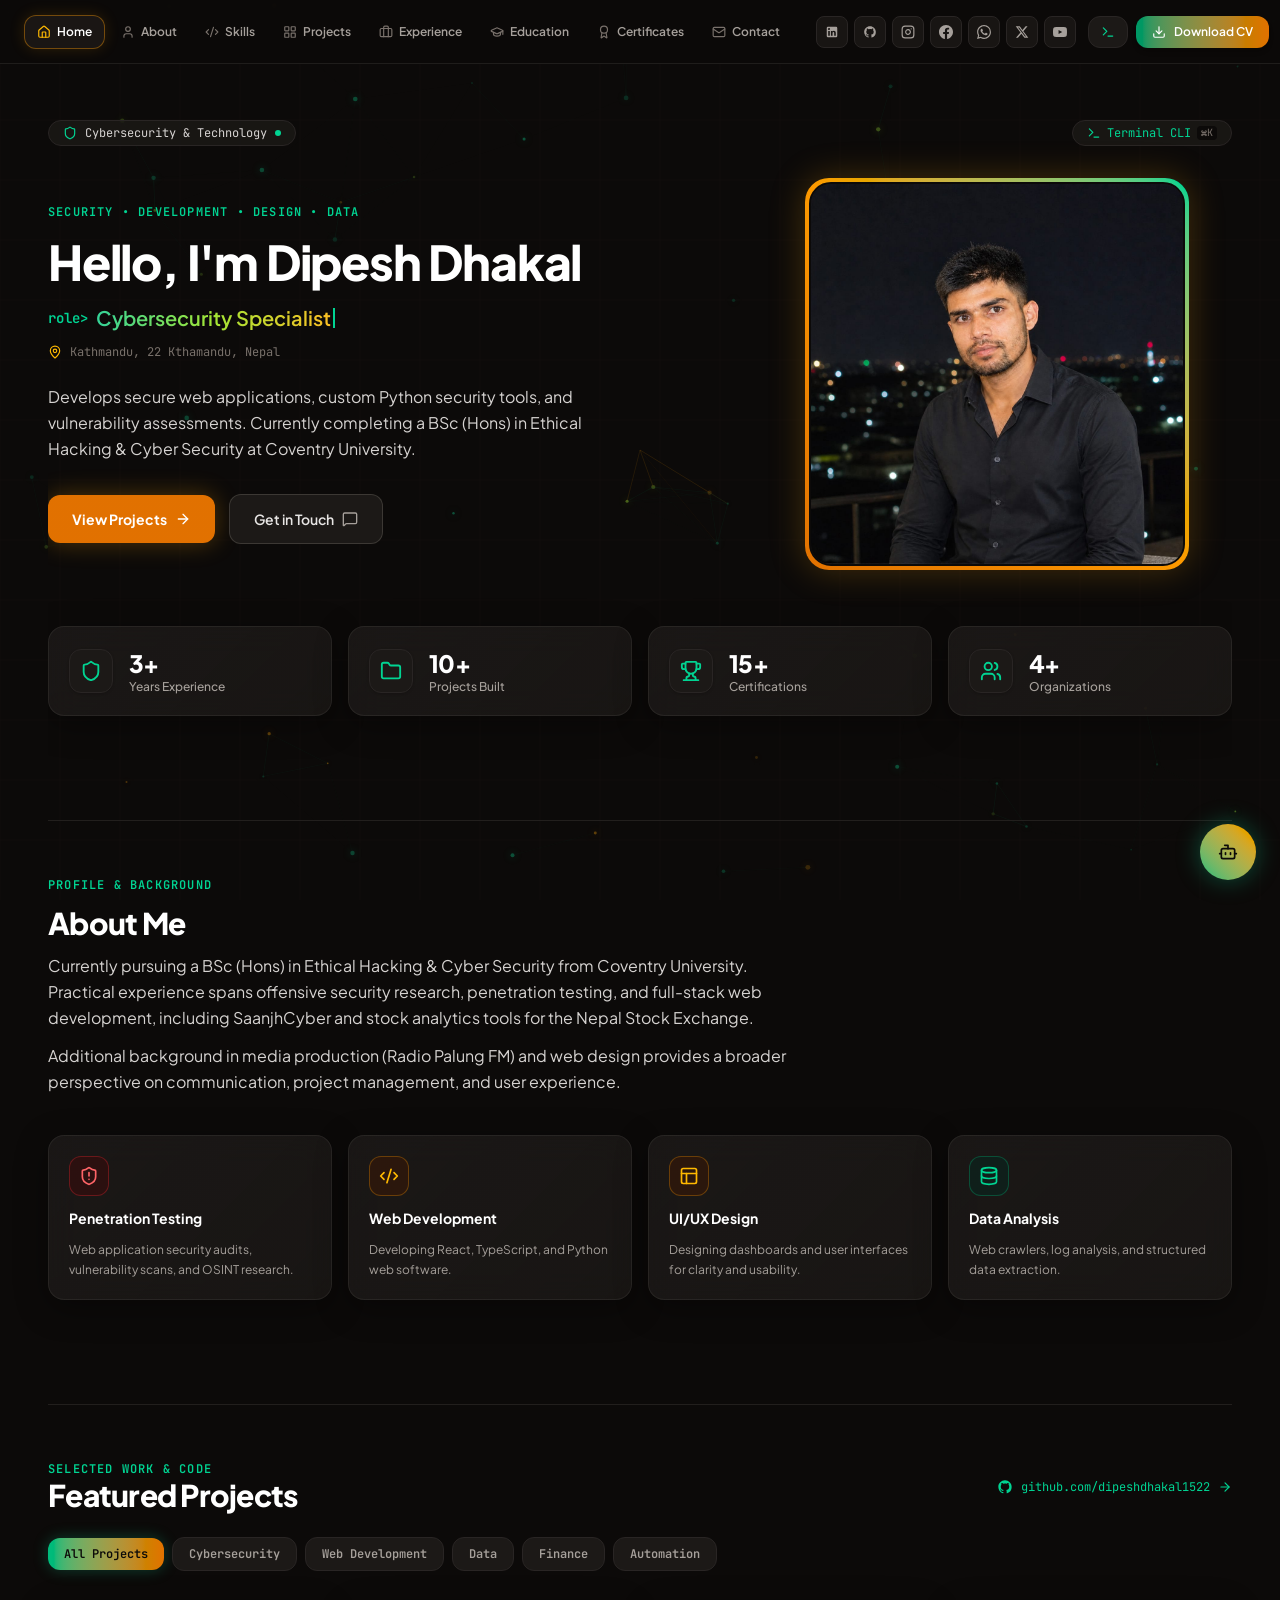
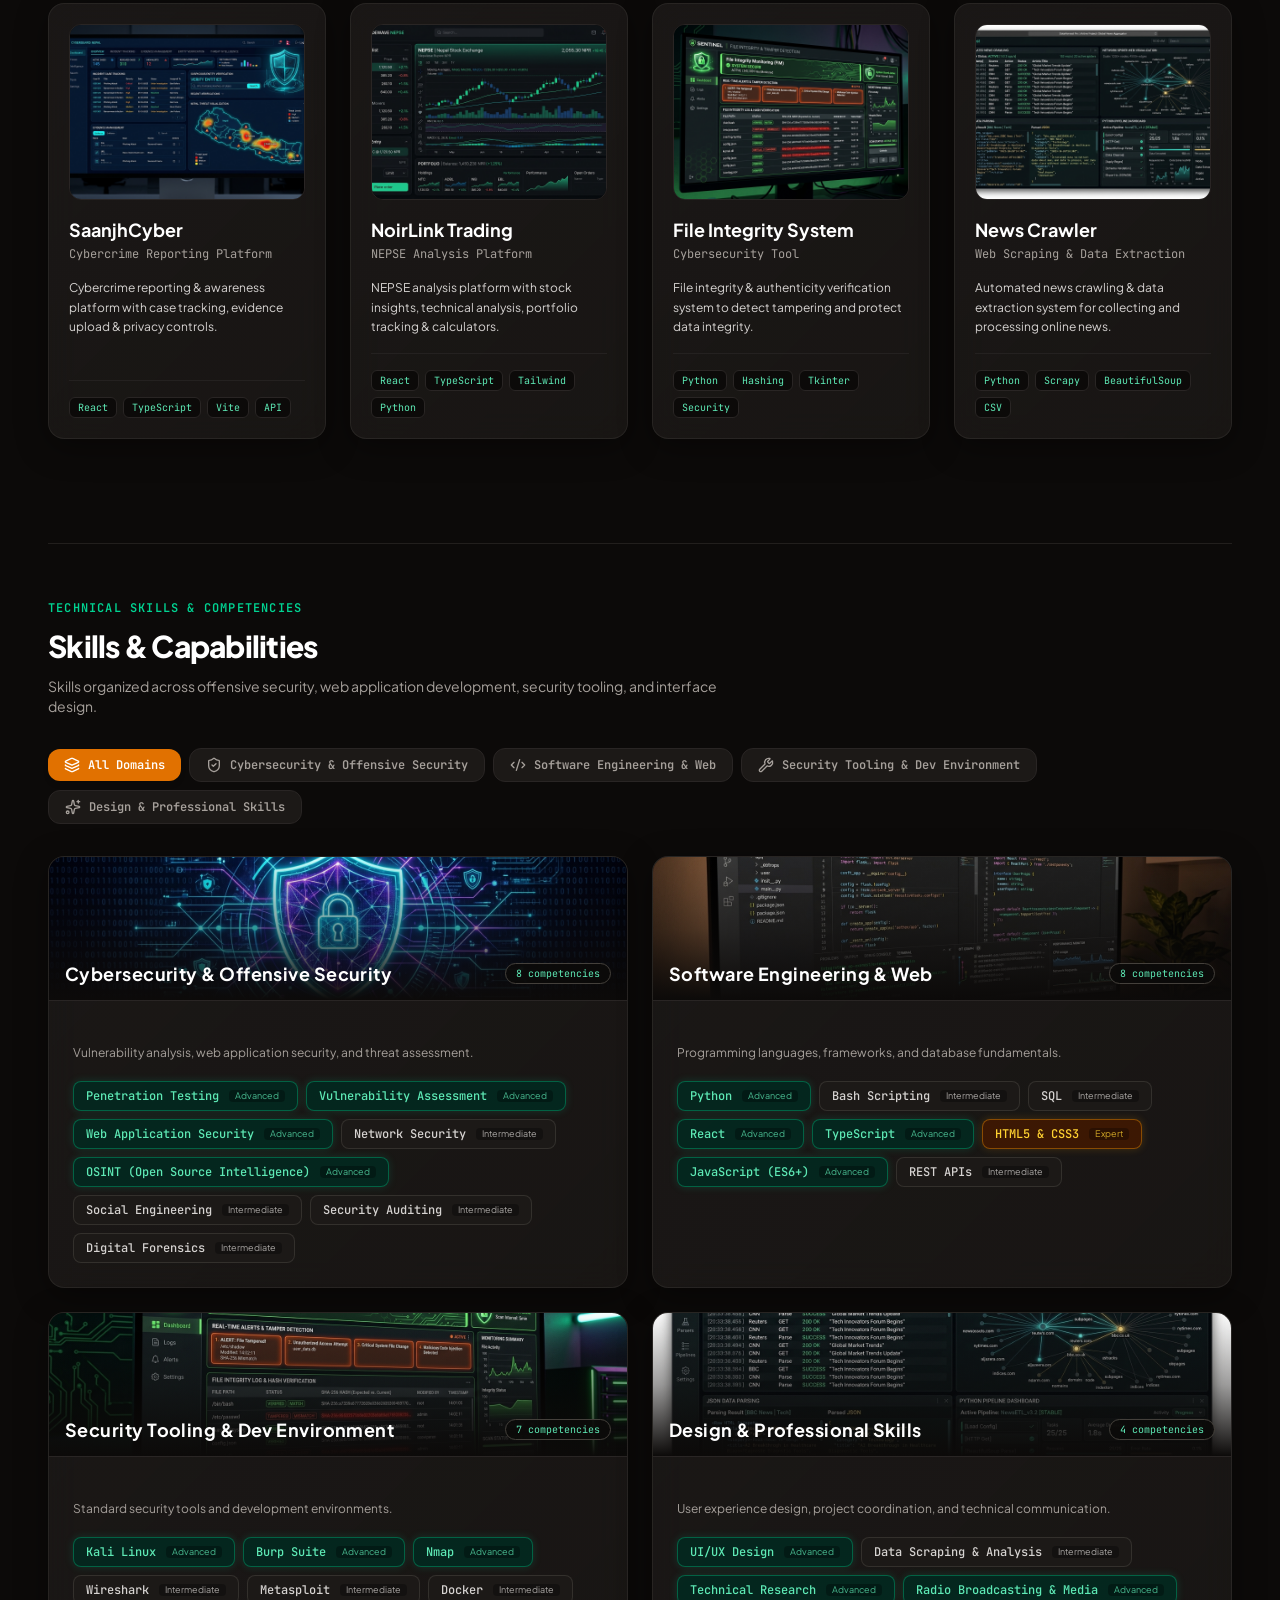
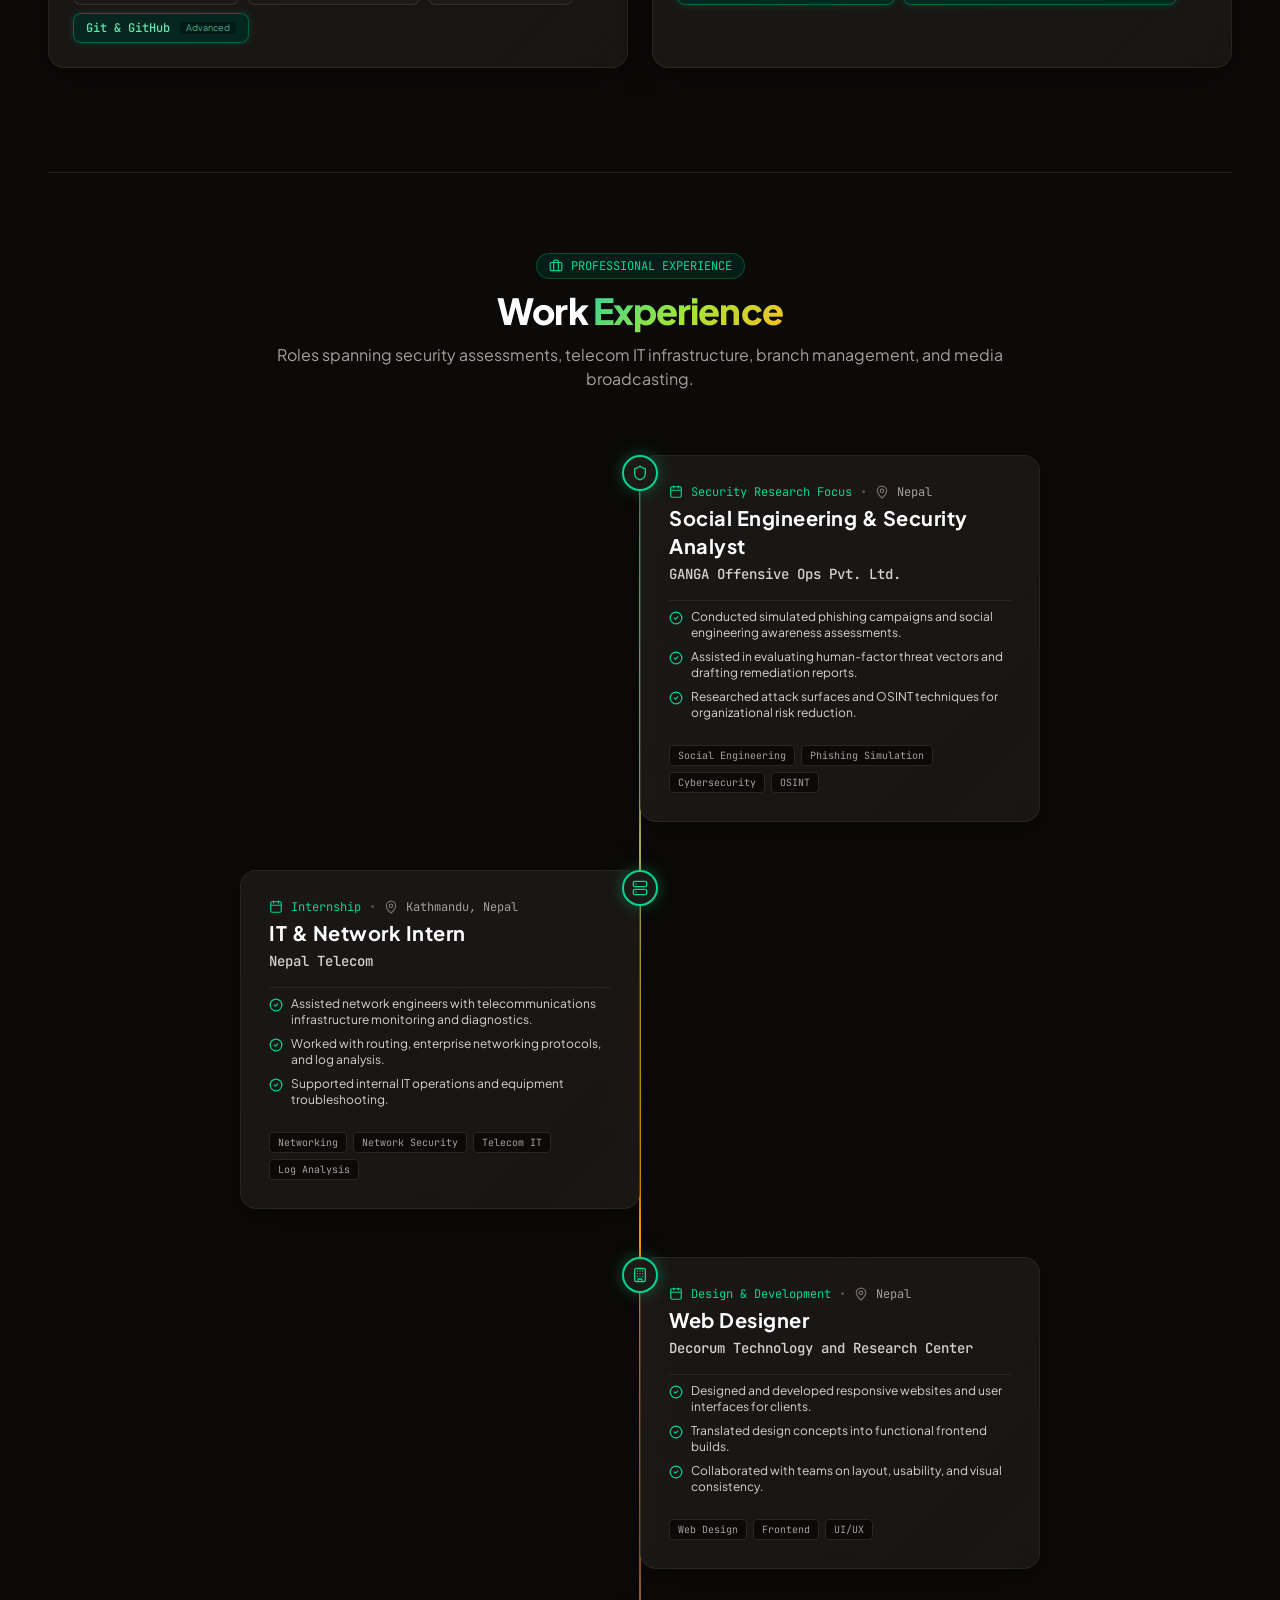
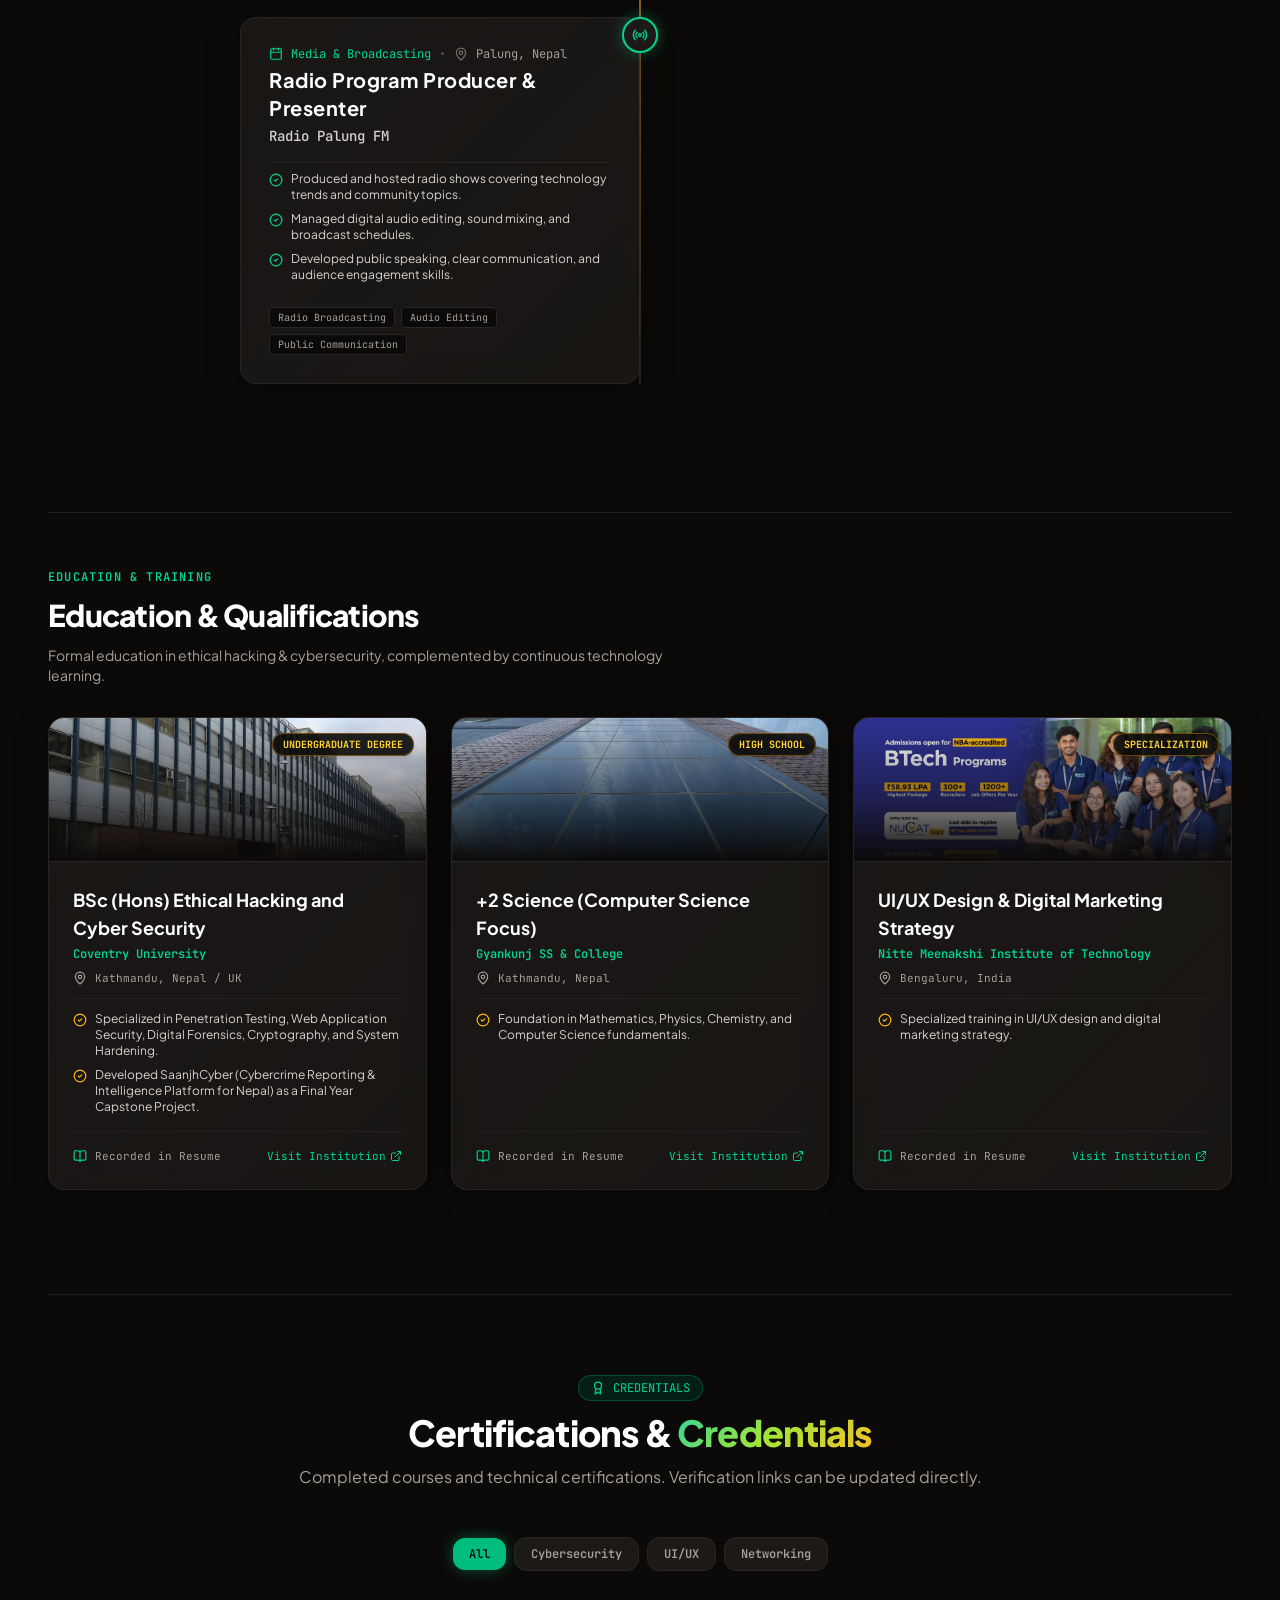
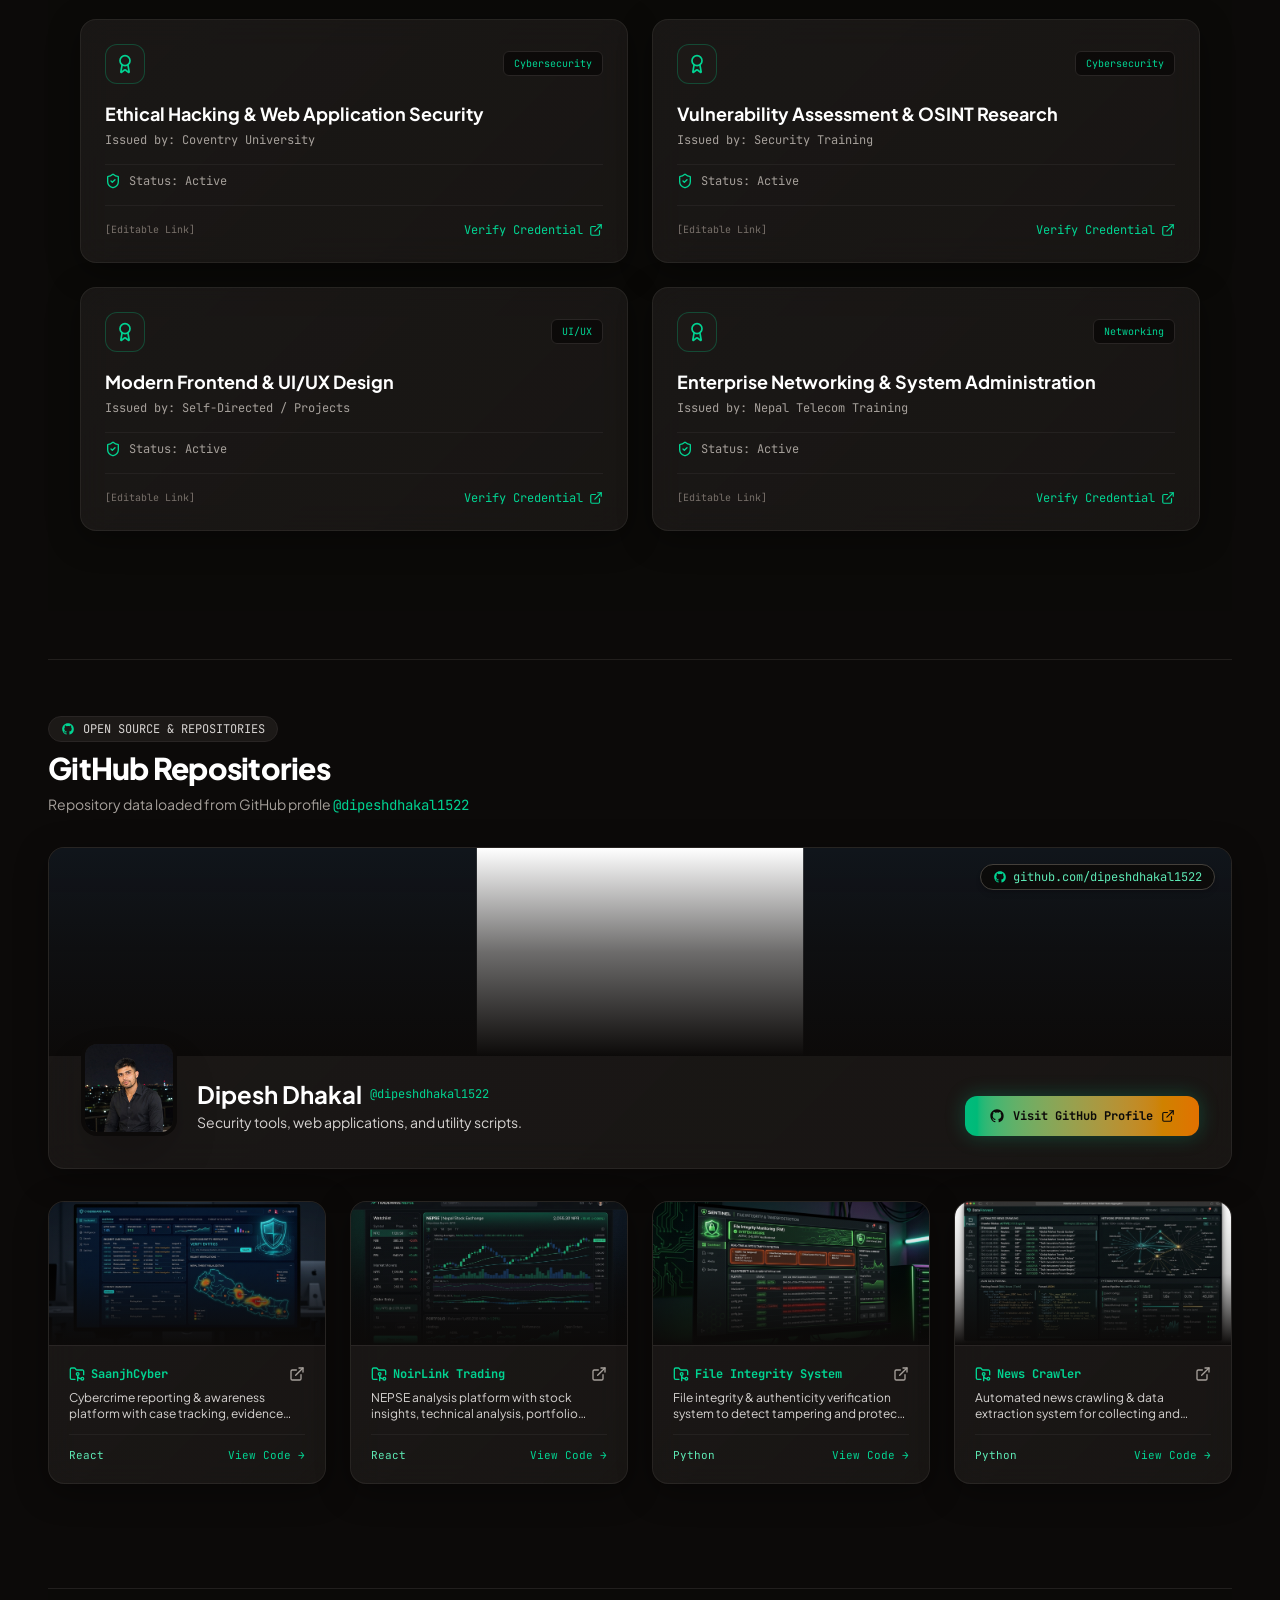
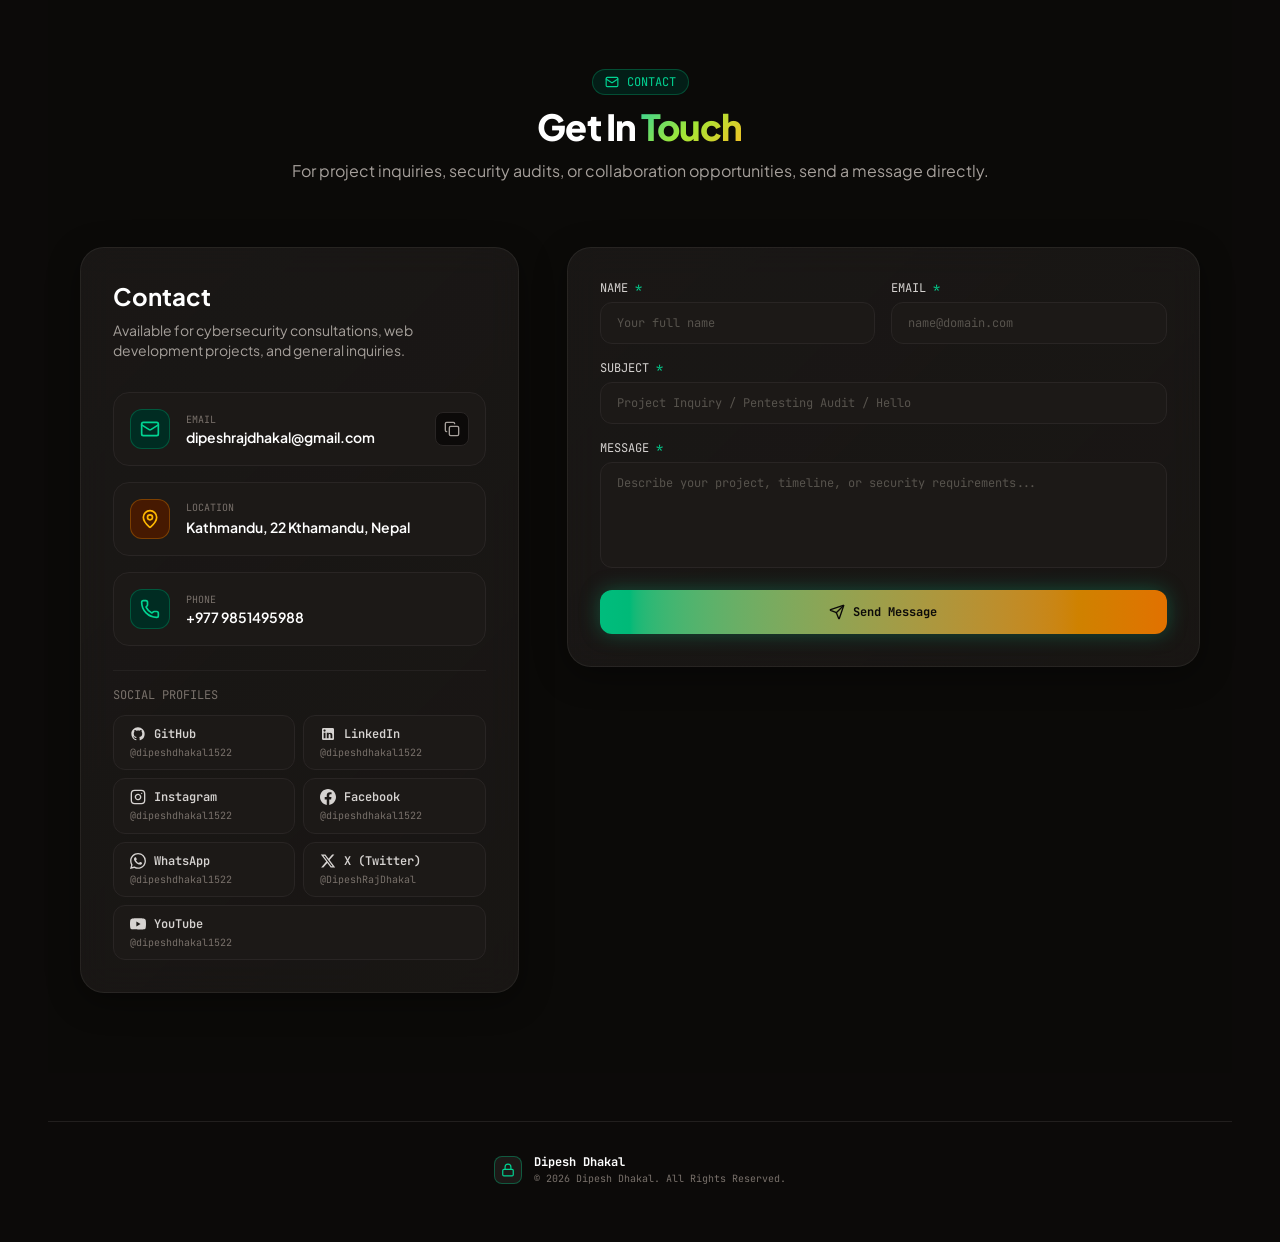
==== index.html @ 433dcb16 "Fix literal unicode escape in chat header" ====
<!doctype html>
<html lang="en" class="dark scroll-smooth">
  <head>
    <meta charset="UTF-8" />
    <link rel="icon" type="image/svg+xml" href="data:image/svg+xml,<svg xmlns=%22http://www.w3.org/2000/svg%22 viewBox=%220 0 100 100%22><text y=%22.9em%22 font-size=%2290%22>🛡️</text></svg>" />
    <meta name="viewport" content="width=device-width, initial-scale=1.0" />
    
    <!-- Primary Meta Tags -->
    <title>Dipesh Dhakal — Cybersecurity Specialist & Web Developer</title>
    <meta name="title" content="Dipesh Dhakal — Cybersecurity Specialist & Web Developer" />
    <meta name="description" content="Portfolio of Dipesh Dhakal: Cybersecurity Specialist, Web Developer, UI/UX Designer, and Data Analyst based in Kathmandu, Nepal." />
    <meta name="keywords" content="Dipesh Dhakal, Cybersecurity, Ethical Hacking, Web Development, SaanjhCyber, Penetration Testing, React, TypeScript, Nepal" />
    <meta name="author" content="Dipesh Dhakal" />

    <!-- Open Graph / Facebook -->
    <meta property="og:type" content="website" />
    <meta property="og:url" content="https://github.com/dipeshdhakal1522" />
    <meta property="og:title" content="Dipesh Dhakal — Cybersecurity Specialist & Web Developer" />
    <meta property="og:description" content="Portfolio of Dipesh Dhakal: Cybersecurity Specialist, Web Developer, UI/UX Designer, and Data Analyst." />
    <meta property="og:image" content="https://github.com/dipeshdhakal1522.png" />

    <!-- Twitter -->
    <meta property="twitter:card" content="summary_large_image" />
    <meta property="twitter:title" content="Dipesh Dhakal — Cybersecurity Specialist & Web Developer" />
    <meta property="twitter:description" content="Portfolio of Dipesh Dhakal: Cybersecurity Specialist, Web Developer, UI/UX Designer, and Data Analyst." />
    <script type="module" crossorigin src="/assets/index-C0zBm-W9.js"></script>
    <link rel="stylesheet" crossorigin href="/assets/index-DA7oqqXi.css">
  </head>
  <body class="bg-[#0c0a09] text-stone-100 antialiased selection:bg-emerald-500 selection:text-stone-950">
    <div id="root"></div>
  </body>
</html>
---- assets/index-DA7oqqXi.css ----
@import "https://fonts.googleapis.com/css2?family=Inter:wght@300;400;500;600;700;800&family=JetBrains+Mono:ital,wght@0,300;0,400;0,500;0,700;1,400&family=Plus+Jakarta+Sans:wght@400;500;600;700;800&display=swap";@layer components;@layer properties{@supports (((-webkit-hyphens:none)) and (not (margin-trim:inline))) or ((-moz-orient:inline) and (not (color:rgb(from red r g b)))){*,:before,:after,::backdrop{--tw-translate-x:0;--tw-translate-y:0;--tw-translate-z:0;--tw-rotate-x:initial;--tw-rotate-y:initial;--tw-rotate-z:initial;--tw-skew-x:initial;--tw-skew-y:initial;--tw-space-y-reverse:0;--tw-border-style:solid;--tw-gradient-position:initial;--tw-gradient-from:#0000;--tw-gradient-via:#0000;--tw-gradient-to:#0000;--tw-gradient-stops:initial;--tw-gradient-via-stops:initial;--tw-gradient-from-position:0%;--tw-gradient-via-position:50%;--tw-gradient-to-position:100%;--tw-leading:initial;--tw-font-weight:initial;--tw-tracking:initial;--tw-shadow:0 0 #0000;--tw-shadow-color:initial;--tw-shadow-alpha:100%;--tw-inset-shadow:0 0 #0000;--tw-inset-shadow-color:initial;--tw-inset-shadow-alpha:100%;--tw-ring-color:initial;--tw-ring-shadow:0 0 #0000;--tw-inset-ring-color:initial;--tw-inset-ring-shadow:0 0 #0000;--tw-ring-inset:initial;--tw-ring-offset-width:0px;--tw-ring-offset-color:#fff;--tw-ring-offset-shadow:0 0 #0000;--tw-blur:initial;--tw-brightness:initial;--tw-contrast:initial;--tw-grayscale:initial;--tw-hue-rotate:initial;--tw-invert:initial;--tw-opacity:initial;--tw-saturate:initial;--tw-sepia:initial;--tw-drop-shadow:initial;--tw-drop-shadow-color:initial;--tw-drop-shadow-alpha:100%;--tw-drop-shadow-size:initial;--tw-backdrop-blur:initial;--tw-backdrop-brightness:initial;--tw-backdrop-contrast:initial;--tw-backdrop-grayscale:initial;--tw-backdrop-hue-rotate:initial;--tw-backdrop-invert:initial;--tw-backdrop-opacity:initial;--tw-backdrop-saturate:initial;--tw-backdrop-sepia:initial;--tw-duration:initial;--tw-scale-x:1;--tw-scale-y:1;--tw-scale-z:1}}}@layer theme{:root,:host{--font-sans:-apple-system, BlinkMacSystemFont, "Segoe UI", Roboto, "Helvetica Neue", "Noto Sans", Arial, sans-serif, "Apple Color Emoji", "Segoe UI Emoji", "Segoe UI Symbol", "Noto Color Emoji";--font-mono:ui-monospace, SFMono-Regular, Menlo, Monaco, Consolas, "Liberation Mono", "Courier New", monospace;--color-red-400:oklch(70.4% .191 22.216);--color-red-500:oklch(63.7% .237 25.331);--color-red-950:oklch(25.8% .092 26.042);--color-amber-300:oklch(87.9% .169 91.605);--color-amber-400:oklch(82.8% .189 84.429);--color-amber-500:oklch(76.9% .188 70.08);--color-amber-600:oklch(66.6% .179 58.318);--color-amber-950:oklch(27.9% .077 45.635);--color-emerald-300:oklch(84.5% .143 164.978);--color-emerald-400:oklch(76.5% .177 163.223);--color-emerald-500:oklch(69.6% .17 162.48);--color-emerald-600:oklch(59.6% .145 163.225);--color-emerald-950:oklch(26.2% .051 172.552);--color-stone-100:oklch(97% .001 106.424);--color-stone-200:oklch(92.3% .003 48.717);--color-stone-300:oklch(86.9% .005 56.366);--color-stone-400:oklch(70.9% .01 56.259);--color-stone-500:oklch(55.3% .013 58.071);--color-stone-600:oklch(44.4% .011 73.639);--color-stone-700:oklch(37.4% .01 67.558);--color-stone-800:oklch(26.8% .007 34.298);--color-stone-900:oklch(21.6% .006 56.043);--color-stone-950:oklch(14.7% .004 49.25);--color-black:#000;--color-white:#fff;--spacing:.25rem;--container-sm:24rem;--container-md:28rem;--container-xl:36rem;--container-2xl:42rem;--container-3xl:48rem;--container-4xl:56rem;--container-7xl:80rem;--text-xs:.75rem;--text-xs--line-height:calc(1 / .75);--text-sm:.875rem;--text-sm--line-height:calc(1.25 / .875);--text-base:1rem;--text-base--line-height:calc(1.5 / 1);--text-lg:1.125rem;--text-lg--line-height:calc(1.75 / 1.125);--text-xl:1.25rem;--text-xl--line-height:calc(1.75 / 1.25);--text-2xl:1.5rem;--text-2xl--line-height:calc(2 / 1.5);--text-3xl:1.875rem;--text-3xl--line-height:calc(2.25 / 1.875);--text-4xl:2.25rem;--text-4xl--line-height:calc(2.5 / 2.25);--text-5xl:3rem;--text-5xl--line-height:1;--font-weight-normal:400;--font-weight-medium:500;--font-weight-semibold:600;--font-weight-bold:700;--font-weight-extrabold:800;--font-weight-black:900;--tracking-tight:-.025em;--tracking-wide:.025em;--tracking-widest:.1em;--leading-tight:1.25;--leading-relaxed:1.625;--radius-md:.375rem;--radius-lg:.5rem;--radius-xl:.75rem;--radius-2xl:1rem;--radius-3xl:1.5rem;--animate-spin:spin 1s linear infinite;--animate-pulse:pulse 2s cubic-bezier(.4, 0, .6, 1) infinite;--animate-bounce:bounce 1s infinite;--blur-md:12px;--blur-xl:24px;--default-transition-duration:.15s;--default-transition-timing-function:cubic-bezier(.4, 0, .2, 1);--default-font-family:var(--font-sans);--default-mono-font-family:var(--font-mono)}}@layer base{*,:after,:before,::backdrop{box-sizing:border-box;border:0 solid;margin:0;padding:0}::file-selector-button{box-sizing:border-box;border:0 solid;margin:0;padding:0}html,:host{-webkit-text-size-adjust:100%;tab-size:4;line-height:1.5;font-family:var(--default-font-family,-apple-system, BlinkMacSystemFont, "Segoe UI", Roboto, "Helvetica Neue", "Noto Sans", Arial, sans-serif, "Apple Color Emoji", "Segoe UI Emoji", "Segoe UI Symbol", "Noto Color Emoji");font-feature-settings:var(--default-font-feature-settings,normal);font-variation-settings:var(--default-font-variation-settings,normal);-webkit-tap-highlight-color:transparent}hr{height:0;color:inherit;border-top-width:1px}abbr:where([title]){-webkit-text-decoration:underline dotted;text-decoration:underline dotted}h1,h2,h3,h4,h5,h6{font-size:inherit;font-weight:inherit}a{color:inherit;-webkit-text-decoration:inherit;-webkit-text-decoration:inherit;-webkit-text-decoration:inherit;-webkit-text-decoration:inherit;text-decoration:inherit}b,strong{font-weight:bolder}code,kbd,samp,pre{font-family:var(--default-mono-font-family,ui-monospace, SFMono-Regular, Menlo, Monaco, Consolas, "Liberation Mono", "Courier New", monospace);font-feature-settings:var(--default-mono-font-feature-settings,normal);font-variation-settings:var(--default-mono-font-variation-settings,normal);font-size:1em}small{font-size:80%}sub,sup{vertical-align:baseline;font-size:75%;line-height:0;position:relative}sub{bottom:-.25em}sup{top:-.5em}table{text-indent:0;border-color:inherit;border-collapse:collapse}:-moz-focusring:where(:not(iframe)){outline:auto}progress{vertical-align:baseline}summary{display:list-item}ol,ul,menu{list-style:none}img,svg,video,canvas,audio,iframe,embed,object{vertical-align:middle;display:block}img,video{max-width:100%;height:auto}button,input,select,optgroup,textarea{font:inherit;font-feature-settings:inherit;font-variation-settings:inherit;letter-spacing:inherit;color:inherit;opacity:1;background-color:#0000;border-radius:0}::file-selector-button{font:inherit;font-feature-settings:inherit;font-variation-settings:inherit;letter-spacing:inherit;color:inherit;opacity:1;background-color:#0000;border-radius:0}:where(select:is([multiple],[size])) optgroup{font-weight:bolder}:where(select:is([multiple],[size])) optgroup option{padding-inline-start:20px}::file-selector-button{margin-inline-end:4px}::placeholder{opacity:1}@supports (not ((-webkit-appearance:-apple-pay-button))) or (contain-intrinsic-size:1px){::placeholder{color:currentColor}@supports (color:color-mix(in lab, red, red)){::placeholder{color:color-mix(in oklab, currentcolor 50%, transparent)}}}textarea{resize:vertical}::-webkit-search-decoration{-webkit-appearance:none}::-webkit-date-and-time-value{min-height:1lh;text-align:inherit}::-webkit-datetime-edit{display:inline-flex}::-webkit-datetime-edit-fields-wrapper{padding:0}::-webkit-datetime-edit{padding-block:0}::-webkit-datetime-edit-year-field{padding-block:0}::-webkit-datetime-edit-month-field{padding-block:0}::-webkit-datetime-edit-day-field{padding-block:0}::-webkit-datetime-edit-hour-field{padding-block:0}::-webkit-datetime-edit-minute-field{padding-block:0}::-webkit-datetime-edit-second-field{padding-block:0}::-webkit-datetime-edit-millisecond-field{padding-block:0}::-webkit-datetime-edit-meridiem-field{padding-block:0}::-webkit-calendar-picker-indicator{line-height:1}:-moz-ui-invalid{box-shadow:none}button,input:where([type=button],[type=reset],[type=submit]){appearance:button}::file-selector-button{appearance:button}::-webkit-inner-spin-button{height:auto}::-webkit-outer-spin-button{height:auto}[hidden]:where(:not([hidden=until-found])){display:none!important}:root{--font-sans:"Plus Jakarta Sans", "Inter", sans-serif;--font-mono:"JetBrains Mono", monospace}html{scroll-behavior:smooth;font-family:var(--font-sans);--lightningcss-light: ;--lightningcss-dark:initial;color-scheme:dark}body{color:#f3f4f6;background-color:#0c0a09;overflow-x:hidden}}@layer utilities{.pointer-events-none{pointer-events:none}.visible{visibility:visible}.absolute{position:absolute}.fixed{position:fixed}.relative{position:relative}.static{position:static}.inset-0{inset:0}.top-0{top:0}.top-3{top:calc(var(--spacing) * 3)}.top-4{top:calc(var(--spacing) * 4)}.right-0{right:0}.right-3{right:calc(var(--spacing) * 3)}.right-4{right:calc(var(--spacing) * 4)}.bottom-0{bottom:0}.bottom-3{bottom:calc(var(--spacing) * 3)}.bottom-5{bottom:calc(var(--spacing) * 5)}.bottom-24{bottom:calc(var(--spacing) * 24)}.left-0{left:0}.left-4{left:calc(var(--spacing) * 4)}.z-0{z-index:0}.z-10{z-index:10}.z-40{z-index:40}.z-50{z-index:50}.col-span-2{grid-column:span 2/span 2}.container{width:100%}@media (width>=40rem){.container{max-width:40rem}}@media (width>=48rem){.container{max-width:48rem}}@media (width>=64rem){.container{max-width:64rem}}@media (width>=80rem){.container{max-width:80rem}}@media (width>=96rem){.container{max-width:96rem}}.mx-auto{margin-inline:auto}.my-8{margin-block:calc(var(--spacing) * 8)}.-mt-4{margin-top:calc(var(--spacing) * -4)}.-mt-12{margin-top:calc(var(--spacing) * -12)}.mt-0\.5{margin-top:calc(var(--spacing) * .5)}.mt-1{margin-top:var(--spacing)}.mt-2{margin-top:calc(var(--spacing) * 2)}.mt-4{margin-top:calc(var(--spacing) * 4)}.mr-1{margin-right:var(--spacing)}.mb-2{margin-bottom:calc(var(--spacing) * 2)}.mb-3{margin-bottom:calc(var(--spacing) * 3)}.mb-6{margin-bottom:calc(var(--spacing) * 6)}.mb-8{margin-bottom:calc(var(--spacing) * 8)}.mb-12{margin-bottom:calc(var(--spacing) * 12)}.mb-14{margin-bottom:calc(var(--spacing) * 14)}.mb-16{margin-bottom:calc(var(--spacing) * 16)}.ml-0\.5{margin-left:calc(var(--spacing) * .5)}.ml-2{margin-left:calc(var(--spacing) * 2)}.ml-12{margin-left:calc(var(--spacing) * 12)}.ml-auto{margin-left:auto}.line-clamp-2{-webkit-line-clamp:2;-webkit-box-orient:vertical;display:-webkit-box;overflow:hidden}.line-clamp-3{-webkit-line-clamp:3;-webkit-box-orient:vertical;display:-webkit-box;overflow:hidden}.block{display:block}.flex{display:flex}.grid{display:grid}.hidden{display:none}.inline-block{display:inline-block}.inline-flex{display:inline-flex}.h-1\.5{height:calc(var(--spacing) * 1.5)}.h-2{height:calc(var(--spacing) * 2)}.h-3{height:calc(var(--spacing) * 3)}.h-3\.5{height:calc(var(--spacing) * 3.5)}.h-4{height:calc(var(--spacing) * 4)}.h-5{height:calc(var(--spacing) * 5)}.h-5\.5{height:calc(var(--spacing) * 5.5)}.h-7{height:calc(var(--spacing) * 7)}.h-8{height:calc(var(--spacing) * 8)}.h-9{height:calc(var(--spacing) * 9)}.h-10{height:calc(var(--spacing) * 10)}.h-11{height:calc(var(--spacing) * 11)}.h-14{height:calc(var(--spacing) * 14)}.h-16{height:calc(var(--spacing) * 16)}.h-20{height:calc(var(--spacing) * 20)}.h-36{height:calc(var(--spacing) * 36)}.h-44{height:calc(var(--spacing) * 44)}.h-80{height:calc(var(--spacing) * 80)}.h-\[520px\]{height:520px}.h-full{height:100%}.max-h-72{max-height:calc(var(--spacing) * 72)}.max-h-\[60vh\]{max-height:60vh}.max-h-\[75vh\]{max-height:75vh}.min-h-\[32px\]{min-height:32px}.min-h-screen{min-height:100vh}.w-0\.5{width:calc(var(--spacing) * .5)}.w-1\.5{width:calc(var(--spacing) * 1.5)}.w-2{width:calc(var(--spacing) * 2)}.w-3{width:calc(var(--spacing) * 3)}.w-3\.5{width:calc(var(--spacing) * 3.5)}.w-4{width:calc(var(--spacing) * 4)}.w-5{width:calc(var(--spacing) * 5)}.w-5\.5{width:calc(var(--spacing) * 5.5)}.w-7{width:calc(var(--spacing) * 7)}.w-8{width:calc(var(--spacing) * 8)}.w-9{width:calc(var(--spacing) * 9)}.w-10{width:calc(var(--spacing) * 10)}.w-11{width:calc(var(--spacing) * 11)}.w-14{width:calc(var(--spacing) * 14)}.w-16{width:calc(var(--spacing) * 16)}.w-20{width:calc(var(--spacing) * 20)}.w-24{width:calc(var(--spacing) * 24)}.w-48{width:calc(var(--spacing) * 48)}.w-\[2px\]{width:2px}.w-\[calc\(100vw-2rem\)\]{width:calc(100vw - 2rem)}.w-full{width:100%}.max-w-2xl{max-width:var(--container-2xl)}.max-w-3xl{max-width:var(--container-3xl)}.max-w-4xl{max-width:var(--container-4xl)}.max-w-7xl{max-width:var(--container-7xl)}.max-w-\[85\%\]{max-width:85%}.max-w-md{max-width:var(--container-md)}.max-w-sm{max-width:var(--container-sm)}.max-w-xl{max-width:var(--container-xl)}.min-w-0{min-width:0}.flex-1{flex:1}.shrink-0{flex-shrink:0}.-translate-x-1\/2{--tw-translate-x:calc(calc(1 / 2 * 100%) * -1);translate:var(--tw-translate-x) var(--tw-translate-y)}.transform{transform:var(--tw-rotate-x,) var(--tw-rotate-y,) var(--tw-rotate-z,) var(--tw-skew-x,) var(--tw-skew-y,)}.animate-bounce{animation:var(--animate-bounce)}.animate-pulse{animation:var(--animate-pulse)}.animate-spin{animation:var(--animate-spin)}.cursor-default{cursor:default}.cursor-pointer{cursor:pointer}.resize{resize:both}.resize-none{resize:none}.list-inside{list-style-position:inside}.list-disc{list-style-type:disc}.grid-cols-1{grid-template-columns:repeat(1,minmax(0,1fr))}.grid-cols-2{grid-template-columns:repeat(2,minmax(0,1fr))}.flex-col{flex-direction:column}.flex-wrap{flex-wrap:wrap}.items-center{align-items:center}.items-end{align-items:flex-end}.items-start{align-items:flex-start}.justify-between{justify-content:space-between}.justify-center{justify-content:center}.justify-end{justify-content:flex-end}.justify-start{justify-content:flex-start}.gap-0\.5{gap:calc(var(--spacing) * .5)}.gap-1{gap:var(--spacing)}.gap-1\.5{gap:calc(var(--spacing) * 1.5)}.gap-2{gap:calc(var(--spacing) * 2)}.gap-2\.5{gap:calc(var(--spacing) * 2.5)}.gap-3{gap:calc(var(--spacing) * 3)}.gap-3\.5{gap:calc(var(--spacing) * 3.5)}.gap-4{gap:calc(var(--spacing) * 4)}.gap-5{gap:calc(var(--spacing) * 5)}.gap-6{gap:calc(var(--spacing) * 6)}.gap-10{gap:calc(var(--spacing) * 10)}.gap-12{gap:calc(var(--spacing) * 12)}:where(.space-y-1>:not(:last-child)){--tw-space-y-reverse:0;margin-block-start:calc(var(--spacing) * var(--tw-space-y-reverse));margin-block-end:calc(var(--spacing) * calc(1 - var(--tw-space-y-reverse)))}:where(.space-y-1\.5>:not(:last-child)){--tw-space-y-reverse:0;margin-block-start:calc(calc(var(--spacing) * 1.5) * var(--tw-space-y-reverse));margin-block-end:calc(calc(var(--spacing) * 1.5) * calc(1 - var(--tw-space-y-reverse)))}:where(.space-y-2>:not(:last-child)){--tw-space-y-reverse:0;margin-block-start:calc(calc(var(--spacing) * 2) * var(--tw-space-y-reverse));margin-block-end:calc(calc(var(--spacing) * 2) * calc(1 - var(--tw-space-y-reverse)))}:where(.space-y-2\.5>:not(:last-child)){--tw-space-y-reverse:0;margin-block-start:calc(calc(var(--spacing) * 2.5) * var(--tw-space-y-reverse));margin-block-end:calc(calc(var(--spacing) * 2.5) * calc(1 - var(--tw-space-y-reverse)))}:where(.space-y-3>:not(:last-child)){--tw-space-y-reverse:0;margin-block-start:calc(calc(var(--spacing) * 3) * var(--tw-space-y-reverse));margin-block-end:calc(calc(var(--spacing) * 3) * calc(1 - var(--tw-space-y-reverse)))}:where(.space-y-4>:not(:last-child)){--tw-space-y-reverse:0;margin-block-start:calc(calc(var(--spacing) * 4) * var(--tw-space-y-reverse));margin-block-end:calc(calc(var(--spacing) * 4) * calc(1 - var(--tw-space-y-reverse)))}:where(.space-y-5>:not(:last-child)){--tw-space-y-reverse:0;margin-block-start:calc(calc(var(--spacing) * 5) * var(--tw-space-y-reverse));margin-block-end:calc(calc(var(--spacing) * 5) * calc(1 - var(--tw-space-y-reverse)))}:where(.space-y-6>:not(:last-child)){--tw-space-y-reverse:0;margin-block-start:calc(calc(var(--spacing) * 6) * var(--tw-space-y-reverse));margin-block-end:calc(calc(var(--spacing) * 6) * calc(1 - var(--tw-space-y-reverse)))}:where(.space-y-8>:not(:last-child)){--tw-space-y-reverse:0;margin-block-start:calc(calc(var(--spacing) * 8) * var(--tw-space-y-reverse));margin-block-end:calc(calc(var(--spacing) * 8) * calc(1 - var(--tw-space-y-reverse)))}:where(.space-y-12>:not(:last-child)){--tw-space-y-reverse:0;margin-block-start:calc(calc(var(--spacing) * 12) * var(--tw-space-y-reverse));margin-block-end:calc(calc(var(--spacing) * 12) * calc(1 - var(--tw-space-y-reverse)))}.gap-y-3{row-gap:calc(var(--spacing) * 3)}.truncate{text-overflow:ellipsis;white-space:nowrap;overflow:hidden}.overflow-hidden{overflow:hidden}.overflow-x-auto{overflow-x:auto}.overflow-y-auto{overflow-y:auto}.scroll-smooth{scroll-behavior:smooth}.rounded{border-radius:.25rem}.rounded-2xl{border-radius:var(--radius-2xl)}.rounded-3xl{border-radius:var(--radius-3xl)}.rounded-\[22px\]{border-radius:22px}.rounded-full{border-radius:2147483647px}.rounded-lg{border-radius:var(--radius-lg)}.rounded-md{border-radius:var(--radius-md)}.rounded-xl{border-radius:var(--radius-xl)}.rounded-br-md{border-bottom-right-radius:var(--radius-md)}.rounded-bl-md{border-bottom-left-radius:var(--radius-md)}.border{border-style:var(--tw-border-style);border-width:1px}.border-2{border-style:var(--tw-border-style);border-width:2px}.border-4{border-style:var(--tw-border-style);border-width:4px}.border-t{border-top-style:var(--tw-border-style);border-top-width:1px}.border-r{border-right-style:var(--tw-border-style);border-right-width:1px}.border-b{border-bottom-style:var(--tw-border-style);border-bottom-width:1px}.border-l-2{border-left-style:var(--tw-border-style);border-left-width:2px}.border-none{--tw-border-style:none;border-style:none}.border-amber-500\/30{border-color:#f99c004d}@supports (color:color-mix(in lab, red, red)){.border-amber-500\/30{border-color:color-mix(in oklab, var(--color-amber-500) 30%, transparent)}}.border-amber-500\/40{border-color:#f99c0066}@supports (color:color-mix(in lab, red, red)){.border-amber-500\/40{border-color:color-mix(in oklab, var(--color-amber-500) 40%, transparent)}}.border-emerald-400{border-color:var(--color-emerald-400)}.border-emerald-500\/30{border-color:#00bb7f4d}@supports (color:color-mix(in lab, red, red)){.border-emerald-500\/30{border-color:color-mix(in oklab, var(--color-emerald-500) 30%, transparent)}}.border-emerald-500\/40{border-color:#00bb7f66}@supports (color:color-mix(in lab, red, red)){.border-emerald-500\/40{border-color:color-mix(in oklab, var(--color-emerald-500) 40%, transparent)}}.border-red-500\/30{border-color:#fb2c364d}@supports (color:color-mix(in lab, red, red)){.border-red-500\/30{border-color:color-mix(in oklab, var(--color-red-500) 30%, transparent)}}.border-red-500\/60{border-color:#fb2c3699}@supports (color:color-mix(in lab, red, red)){.border-red-500\/60{border-color:color-mix(in oklab, var(--color-red-500) 60%, transparent)}}.border-stone-700{border-color:var(--color-stone-700)}.border-stone-700\/60{border-color:#44403b99}@supports (color:color-mix(in lab, red, red)){.border-stone-700\/60{border-color:color-mix(in oklab, var(--color-stone-700) 60%, transparent)}}.border-stone-700\/80{border-color:#44403bcc}@supports (color:color-mix(in lab, red, red)){.border-stone-700\/80{border-color:color-mix(in oklab, var(--color-stone-700) 80%, transparent)}}.border-stone-800{border-color:var(--color-stone-800)}.border-stone-800\/70{border-color:#292524b3}@supports (color:color-mix(in lab, red, red)){.border-stone-800\/70{border-color:color-mix(in oklab, var(--color-stone-800) 70%, transparent)}}.border-stone-800\/80{border-color:#292524cc}@supports (color:color-mix(in lab, red, red)){.border-stone-800\/80{border-color:color-mix(in oklab, var(--color-stone-800) 80%, transparent)}}.border-stone-800\/90{border-color:#292524e6}@supports (color:color-mix(in lab, red, red)){.border-stone-800\/90{border-color:color-mix(in oklab, var(--color-stone-800) 90%, transparent)}}.border-stone-950{border-color:var(--color-stone-950)}.bg-\[\#0c0a09\]{background-color:#0c0a09}.bg-\[\#0c0a09\]\/95{background-color:oklab(14.6896% .00269514 .00312785/.95)}.bg-amber-500\/20{background-color:#f99c0033}@supports (color:color-mix(in lab, red, red)){.bg-amber-500\/20{background-color:color-mix(in oklab, var(--color-amber-500) 20%, transparent)}}.bg-amber-500\/80{background-color:#f99c00cc}@supports (color:color-mix(in lab, red, red)){.bg-amber-500\/80{background-color:color-mix(in oklab, var(--color-amber-500) 80%, transparent)}}.bg-amber-600{background-color:var(--color-amber-600)}.bg-amber-950{background-color:var(--color-amber-950)}.bg-amber-950\/40{background-color:#46190166}@supports (color:color-mix(in lab, red, red)){.bg-amber-950\/40{background-color:color-mix(in oklab, var(--color-amber-950) 40%, transparent)}}.bg-amber-950\/80{background-color:#461901cc}@supports (color:color-mix(in lab, red, red)){.bg-amber-950\/80{background-color:color-mix(in oklab, var(--color-amber-950) 80%, transparent)}}.bg-black\/40{background-color:#0006}@supports (color:color-mix(in lab, red, red)){.bg-black\/40{background-color:color-mix(in oklab, var(--color-black) 40%, transparent)}}.bg-emerald-400{background-color:var(--color-emerald-400)}.bg-emerald-500{background-color:var(--color-emerald-500)}.bg-emerald-500\/80{background-color:#00bb7fcc}@supports (color:color-mix(in lab, red, red)){.bg-emerald-500\/80{background-color:color-mix(in oklab, var(--color-emerald-500) 80%, transparent)}}.bg-emerald-950{background-color:var(--color-emerald-950)}.bg-emerald-950\/40{background-color:#002c2266}@supports (color:color-mix(in lab, red, red)){.bg-emerald-950\/40{background-color:color-mix(in oklab, var(--color-emerald-950) 40%, transparent)}}.bg-emerald-950\/60{background-color:#002c2299}@supports (color:color-mix(in lab, red, red)){.bg-emerald-950\/60{background-color:color-mix(in oklab, var(--color-emerald-950) 60%, transparent)}}.bg-emerald-950\/80{background-color:#002c22cc}@supports (color:color-mix(in lab, red, red)){.bg-emerald-950\/80{background-color:color-mix(in oklab, var(--color-emerald-950) 80%, transparent)}}.bg-red-500\/80{background-color:#fb2c36cc}@supports (color:color-mix(in lab, red, red)){.bg-red-500\/80{background-color:color-mix(in oklab, var(--color-red-500) 80%, transparent)}}.bg-red-950\/40{background-color:#46080966}@supports (color:color-mix(in lab, red, red)){.bg-red-950\/40{background-color:color-mix(in oklab, var(--color-red-950) 40%, transparent)}}.bg-stone-800{background-color:var(--color-stone-800)}.bg-stone-800\/90{background-color:#292524e6}@supports (color:color-mix(in lab, red, red)){.bg-stone-800\/90{background-color:color-mix(in oklab, var(--color-stone-800) 90%, transparent)}}.bg-stone-900{background-color:var(--color-stone-900)}.bg-stone-900\/80{background-color:#1c1917cc}@supports (color:color-mix(in lab, red, red)){.bg-stone-900\/80{background-color:color-mix(in oklab, var(--color-stone-900) 80%, transparent)}}.bg-stone-900\/90{background-color:#1c1917e6}@supports (color:color-mix(in lab, red, red)){.bg-stone-900\/90{background-color:color-mix(in oklab, var(--color-stone-900) 90%, transparent)}}.bg-stone-900\/95{background-color:#1c1917f2}@supports (color:color-mix(in lab, red, red)){.bg-stone-900\/95{background-color:color-mix(in oklab, var(--color-stone-900) 95%, transparent)}}.bg-stone-950{background-color:var(--color-stone-950)}.bg-stone-950\/40{background-color:#0c0a0966}@supports (color:color-mix(in lab, red, red)){.bg-stone-950\/40{background-color:color-mix(in oklab, var(--color-stone-950) 40%, transparent)}}.bg-stone-950\/70{background-color:#0c0a09b3}@supports (color:color-mix(in lab, red, red)){.bg-stone-950\/70{background-color:color-mix(in oklab, var(--color-stone-950) 70%, transparent)}}.bg-stone-950\/80{background-color:#0c0a09cc}@supports (color:color-mix(in lab, red, red)){.bg-stone-950\/80{background-color:color-mix(in oklab, var(--color-stone-950) 80%, transparent)}}.bg-stone-950\/90{background-color:#0c0a09e6}@supports (color:color-mix(in lab, red, red)){.bg-stone-950\/90{background-color:color-mix(in oklab, var(--color-stone-950) 90%, transparent)}}.bg-transparent{background-color:#0000}.bg-gradient-to-b{--tw-gradient-position:to bottom in oklab;background-image:linear-gradient(var(--tw-gradient-stops))}.bg-gradient-to-r{--tw-gradient-position:to right in oklab;background-image:linear-gradient(var(--tw-gradient-stops))}.bg-gradient-to-t{--tw-gradient-position:to top in oklab;background-image:linear-gradient(var(--tw-gradient-stops))}.bg-gradient-to-tr{--tw-gradient-position:to top right in oklab;background-image:linear-gradient(var(--tw-gradient-stops))}.from-\[\#0a1128\]{--tw-gradient-from:#0a1128;--tw-gradient-stops:var(--tw-gradient-via-stops,var(--tw-gradient-position), var(--tw-gradient-from) var(--tw-gradient-from-position), var(--tw-gradient-to) var(--tw-gradient-to-position))}.from-\[\#1a0c2e\]{--tw-gradient-from:#1a0c2e;--tw-gradient-stops:var(--tw-gradient-via-stops,var(--tw-gradient-position), var(--tw-gradient-from) var(--tw-gradient-from-position), var(--tw-gradient-to) var(--tw-gradient-to-position))}.from-\[\#091b18\]{--tw-gradient-from:#091b18;--tw-gradient-stops:var(--tw-gradient-via-stops,var(--tw-gradient-position), var(--tw-gradient-from) var(--tw-gradient-from-position), var(--tw-gradient-to) var(--tw-gradient-to-position))}.from-\[\#08172e\]{--tw-gradient-from:#08172e;--tw-gradient-stops:var(--tw-gradient-via-stops,var(--tw-gradient-position), var(--tw-gradient-from) var(--tw-gradient-from-position), var(--tw-gradient-to) var(--tw-gradient-to-position))}.from-amber-600{--tw-gradient-from:var(--color-amber-600);--tw-gradient-stops:var(--tw-gradient-via-stops,var(--tw-gradient-position), var(--tw-gradient-from) var(--tw-gradient-from-position), var(--tw-gradient-to) var(--tw-gradient-to-position))}.from-emerald-500{--tw-gradient-from:var(--color-emerald-500);--tw-gradient-stops:var(--tw-gradient-via-stops,var(--tw-gradient-position), var(--tw-gradient-from) var(--tw-gradient-from-position), var(--tw-gradient-to) var(--tw-gradient-to-position))}.from-emerald-600{--tw-gradient-from:var(--color-emerald-600);--tw-gradient-stops:var(--tw-gradient-via-stops,var(--tw-gradient-position), var(--tw-gradient-from) var(--tw-gradient-from-position), var(--tw-gradient-to) var(--tw-gradient-to-position))}.from-emerald-950\/80{--tw-gradient-from:#002c22cc}@supports (color:color-mix(in lab, red, red)){.from-emerald-950\/80{--tw-gradient-from:color-mix(in oklab, var(--color-emerald-950) 80%, transparent)}}.from-emerald-950\/80{--tw-gradient-stops:var(--tw-gradient-via-stops,var(--tw-gradient-position), var(--tw-gradient-from) var(--tw-gradient-from-position), var(--tw-gradient-to) var(--tw-gradient-to-position))}.from-stone-950{--tw-gradient-from:var(--color-stone-950);--tw-gradient-stops:var(--tw-gradient-via-stops,var(--tw-gradient-position), var(--tw-gradient-from) var(--tw-gradient-from-position), var(--tw-gradient-to) var(--tw-gradient-to-position))}.via-amber-500{--tw-gradient-via:var(--color-amber-500);--tw-gradient-via-stops:var(--tw-gradient-position), var(--tw-gradient-from) var(--tw-gradient-from-position), var(--tw-gradient-via) var(--tw-gradient-via-position), var(--tw-gradient-to) var(--tw-gradient-to-position);--tw-gradient-stops:var(--tw-gradient-via-stops)}.via-amber-600{--tw-gradient-via:var(--color-amber-600);--tw-gradient-via-stops:var(--tw-gradient-position), var(--tw-gradient-from) var(--tw-gradient-from-position), var(--tw-gradient-via) var(--tw-gradient-via-position), var(--tw-gradient-to) var(--tw-gradient-to-position);--tw-gradient-stops:var(--tw-gradient-via-stops)}.via-stone-950\/20{--tw-gradient-via:#0c0a0933}@supports (color:color-mix(in lab, red, red)){.via-stone-950\/20{--tw-gradient-via:color-mix(in oklab, var(--color-stone-950) 20%, transparent)}}.via-stone-950\/20{--tw-gradient-via-stops:var(--tw-gradient-position), var(--tw-gradient-from) var(--tw-gradient-from-position), var(--tw-gradient-via) var(--tw-gradient-via-position), var(--tw-gradient-to) var(--tw-gradient-to-position);--tw-gradient-stops:var(--tw-gradient-via-stops)}.via-stone-950\/40{--tw-gradient-via:#0c0a0966}@supports (color:color-mix(in lab, red, red)){.via-stone-950\/40{--tw-gradient-via:color-mix(in oklab, var(--color-stone-950) 40%, transparent)}}.via-stone-950\/40{--tw-gradient-via-stops:var(--tw-gradient-position), var(--tw-gradient-from) var(--tw-gradient-from-position), var(--tw-gradient-via) var(--tw-gradient-via-position), var(--tw-gradient-to) var(--tw-gradient-to-position);--tw-gradient-stops:var(--tw-gradient-via-stops)}.via-stone-950\/60{--tw-gradient-via:#0c0a0999}@supports (color:color-mix(in lab, red, red)){.via-stone-950\/60{--tw-gradient-via:color-mix(in oklab, var(--color-stone-950) 60%, transparent)}}.via-stone-950\/60{--tw-gradient-via-stops:var(--tw-gradient-position), var(--tw-gradient-from) var(--tw-gradient-from-position), var(--tw-gradient-via) var(--tw-gradient-via-position), var(--tw-gradient-to) var(--tw-gradient-to-position);--tw-gradient-stops:var(--tw-gradient-via-stops)}.to-\[\#0e071c\]{--tw-gradient-to:#0e071c;--tw-gradient-stops:var(--tw-gradient-via-stops,var(--tw-gradient-position), var(--tw-gradient-from) var(--tw-gradient-from-position), var(--tw-gradient-to) var(--tw-gradient-to-position))}.to-\[\#0f2d27\]{--tw-gradient-to:#0f2d27;--tw-gradient-stops:var(--tw-gradient-via-stops,var(--tw-gradient-position), var(--tw-gradient-from) var(--tw-gradient-from-position), var(--tw-gradient-to) var(--tw-gradient-to-position))}.to-\[\#040e1f\]{--tw-gradient-to:#040e1f;--tw-gradient-stops:var(--tw-gradient-via-stops,var(--tw-gradient-position), var(--tw-gradient-from) var(--tw-gradient-from-position), var(--tw-gradient-to) var(--tw-gradient-to-position))}.to-\[\#121c3b\]{--tw-gradient-to:#121c3b;--tw-gradient-stops:var(--tw-gradient-via-stops,var(--tw-gradient-position), var(--tw-gradient-from) var(--tw-gradient-from-position), var(--tw-gradient-to) var(--tw-gradient-to-position))}.to-amber-500{--tw-gradient-to:var(--color-amber-500);--tw-gradient-stops:var(--tw-gradient-via-stops,var(--tw-gradient-position), var(--tw-gradient-from) var(--tw-gradient-from-position), var(--tw-gradient-to) var(--tw-gradient-to-position))}.to-amber-600{--tw-gradient-to:var(--color-amber-600);--tw-gradient-stops:var(--tw-gradient-via-stops,var(--tw-gradient-position), var(--tw-gradient-from) var(--tw-gradient-from-position), var(--tw-gradient-to) var(--tw-gradient-to-position))}.to-emerald-400{--tw-gradient-to:var(--color-emerald-400);--tw-gradient-stops:var(--tw-gradient-via-stops,var(--tw-gradient-position), var(--tw-gradient-from) var(--tw-gradient-from-position), var(--tw-gradient-to) var(--tw-gradient-to-position))}.to-stone-800{--tw-gradient-to:var(--color-stone-800);--tw-gradient-stops:var(--tw-gradient-via-stops,var(--tw-gradient-position), var(--tw-gradient-from) var(--tw-gradient-from-position), var(--tw-gradient-to) var(--tw-gradient-to-position))}.to-stone-900{--tw-gradient-to:var(--color-stone-900);--tw-gradient-stops:var(--tw-gradient-via-stops,var(--tw-gradient-position), var(--tw-gradient-from) var(--tw-gradient-from-position), var(--tw-gradient-to) var(--tw-gradient-to-position))}.to-transparent{--tw-gradient-to:transparent;--tw-gradient-stops:var(--tw-gradient-via-stops,var(--tw-gradient-position), var(--tw-gradient-from) var(--tw-gradient-from-position), var(--tw-gradient-to) var(--tw-gradient-to-position))}.object-contain{object-fit:contain}.object-cover{object-fit:cover}.object-top{object-position:top}.p-1{padding:var(--spacing)}.p-1\.5{padding:calc(var(--spacing) * 1.5)}.p-2{padding:calc(var(--spacing) * 2)}.p-3{padding:calc(var(--spacing) * 3)}.p-3\.5{padding:calc(var(--spacing) * 3.5)}.p-4{padding:calc(var(--spacing) * 4)}.p-5{padding:calc(var(--spacing) * 5)}.p-6{padding:calc(var(--spacing) * 6)}.px-1{padding-inline:var(--spacing)}.px-1\.5{padding-inline:calc(var(--spacing) * 1.5)}.px-2{padding-inline:calc(var(--spacing) * 2)}.px-2\.5{padding-inline:calc(var(--spacing) * 2.5)}.px-3{padding-inline:calc(var(--spacing) * 3)}.px-3\.5{padding-inline:calc(var(--spacing) * 3.5)}.px-4{padding-inline:calc(var(--spacing) * 4)}.px-5{padding-inline:calc(var(--spacing) * 5)}.px-6{padding-inline:calc(var(--spacing) * 6)}.py-0\.5{padding-block:calc(var(--spacing) * .5)}.py-1{padding-block:var(--spacing)}.py-1\.5{padding-block:calc(var(--spacing) * 1.5)}.py-2{padding-block:calc(var(--spacing) * 2)}.py-2\.5{padding-block:calc(var(--spacing) * 2.5)}.py-3{padding-block:calc(var(--spacing) * 3)}.py-3\.5{padding-block:calc(var(--spacing) * 3.5)}.py-4{padding-block:calc(var(--spacing) * 4)}.py-8{padding-block:calc(var(--spacing) * 8)}.py-12{padding-block:calc(var(--spacing) * 12)}.py-14{padding-block:calc(var(--spacing) * 14)}.py-20{padding-block:calc(var(--spacing) * 20)}.pt-0{padding-top:0}.pt-1{padding-top:var(--spacing)}.pt-2{padding-top:calc(var(--spacing) * 2)}.pt-3{padding-top:calc(var(--spacing) * 3)}.pt-4{padding-top:calc(var(--spacing) * 4)}.pt-6{padding-top:calc(var(--spacing) * 6)}.pr-4{padding-right:calc(var(--spacing) * 4)}.pr-8{padding-right:calc(var(--spacing) * 8)}.pb-1{padding-bottom:var(--spacing)}.pb-2{padding-bottom:calc(var(--spacing) * 2)}.pb-6{padding-bottom:calc(var(--spacing) * 6)}.pb-14{padding-bottom:calc(var(--spacing) * 14)}.pl-2{padding-left:calc(var(--spacing) * 2)}.pl-4{padding-left:calc(var(--spacing) * 4)}.pl-48{padding-left:calc(var(--spacing) * 48)}.text-center{text-align:center}.text-left{text-align:left}.font-mono{font-family:var(--font-mono)}.font-sans{font-family:var(--font-sans)}.text-2xl{font-size:var(--text-2xl);line-height:var(--tw-leading,var(--text-2xl--line-height))}.text-3xl{font-size:var(--text-3xl);line-height:var(--tw-leading,var(--text-3xl--line-height))}.text-base{font-size:var(--text-base);line-height:var(--tw-leading,var(--text-base--line-height))}.text-lg{font-size:var(--text-lg);line-height:var(--tw-leading,var(--text-lg--line-height))}.text-sm{font-size:var(--text-sm);line-height:var(--tw-leading,var(--text-sm--line-height))}.text-xl{font-size:var(--text-xl);line-height:var(--tw-leading,var(--text-xl--line-height))}.text-xs{font-size:var(--text-xs);line-height:var(--tw-leading,var(--text-xs--line-height))}.text-\[9px\]{font-size:9px}.text-\[10px\]{font-size:10px}.text-\[11px\]{font-size:11px}.leading-relaxed{--tw-leading:var(--leading-relaxed);line-height:var(--leading-relaxed)}.leading-tight{--tw-leading:var(--leading-tight);line-height:var(--leading-tight)}.font-black{--tw-font-weight:var(--font-weight-black);font-weight:var(--font-weight-black)}.font-bold{--tw-font-weight:var(--font-weight-bold);font-weight:var(--font-weight-bold)}.font-extrabold{--tw-font-weight:var(--font-weight-extrabold);font-weight:var(--font-weight-extrabold)}.font-medium{--tw-font-weight:var(--font-weight-medium);font-weight:var(--font-weight-medium)}.font-normal{--tw-font-weight:var(--font-weight-normal);font-weight:var(--font-weight-normal)}.font-semibold{--tw-font-weight:var(--font-weight-semibold);font-weight:var(--font-weight-semibold)}.tracking-tight{--tw-tracking:var(--tracking-tight);letter-spacing:var(--tracking-tight)}.tracking-wide{--tw-tracking:var(--tracking-wide);letter-spacing:var(--tracking-wide)}.tracking-widest{--tw-tracking:var(--tracking-widest);letter-spacing:var(--tracking-widest)}.whitespace-nowrap{white-space:nowrap}.whitespace-pre-line{white-space:pre-line}.text-amber-300{color:var(--color-amber-300)}.text-amber-400{color:var(--color-amber-400)}.text-emerald-300{color:var(--color-emerald-300)}.text-emerald-400{color:var(--color-emerald-400)}.text-red-400{color:var(--color-red-400)}.text-stone-100{color:var(--color-stone-100)}.text-stone-200{color:var(--color-stone-200)}.text-stone-300{color:var(--color-stone-300)}.text-stone-300\/90{color:#d6d3d1e6}@supports (color:color-mix(in lab, red, red)){.text-stone-300\/90{color:color-mix(in oklab, var(--color-stone-300) 90%, transparent)}}.text-stone-400{color:var(--color-stone-400)}.text-stone-500{color:var(--color-stone-500)}.text-stone-600{color:var(--color-stone-600)}.text-stone-950{color:var(--color-stone-950)}.text-white{color:var(--color-white)}.uppercase{text-transform:uppercase}.underline{text-decoration-line:underline}.antialiased{-webkit-font-smoothing:antialiased;-moz-osx-font-smoothing:grayscale}.placeholder-stone-500::placeholder{color:var(--color-stone-500)}.opacity-40{opacity:.4}.opacity-60{opacity:.6}.opacity-75{opacity:.75}.shadow-2xl{--tw-shadow:0 25px 50px -12px var(--tw-shadow-color,#00000040);box-shadow:var(--tw-inset-shadow), var(--tw-inset-ring-shadow), var(--tw-ring-offset-shadow), var(--tw-ring-shadow), var(--tw-shadow)}.shadow-\[0_0_8px_rgba\(16\,185\,129\,0\.2\)\]{--tw-shadow:0 0 8px var(--tw-shadow-color,#10b98133);box-shadow:var(--tw-inset-shadow), var(--tw-inset-ring-shadow), var(--tw-ring-offset-shadow), var(--tw-ring-shadow), var(--tw-shadow)}.shadow-\[0_0_8px_rgba\(245\,158\,11\,0\.2\)\]{--tw-shadow:0 0 8px var(--tw-shadow-color,#f59e0b33);box-shadow:var(--tw-inset-shadow), var(--tw-inset-ring-shadow), var(--tw-ring-offset-shadow), var(--tw-ring-shadow), var(--tw-shadow)}.shadow-\[0_0_15px_rgba\(16\,185\,129\,0\.3\)\]{--tw-shadow:0 0 15px var(--tw-shadow-color,#10b9814d);box-shadow:var(--tw-inset-shadow), var(--tw-inset-ring-shadow), var(--tw-ring-offset-shadow), var(--tw-ring-shadow), var(--tw-shadow)}.shadow-\[0_0_15px_rgba\(16\,185\,129\,0\.4\)\]{--tw-shadow:0 0 15px var(--tw-shadow-color,#10b98166);box-shadow:var(--tw-inset-shadow), var(--tw-inset-ring-shadow), var(--tw-ring-offset-shadow), var(--tw-ring-shadow), var(--tw-shadow)}.shadow-\[0_0_15px_rgba\(245\,158\,11\,0\.15\)\]{--tw-shadow:0 0 15px var(--tw-shadow-color,#f59e0b26);box-shadow:var(--tw-inset-shadow), var(--tw-inset-ring-shadow), var(--tw-ring-offset-shadow), var(--tw-ring-shadow), var(--tw-shadow)}.shadow-\[0_0_20px_rgba\(16\,185\,129\,0\.3\)\]{--tw-shadow:0 0 20px var(--tw-shadow-color,#10b9814d);box-shadow:var(--tw-inset-shadow), var(--tw-inset-ring-shadow), var(--tw-ring-offset-shadow), var(--tw-ring-shadow), var(--tw-shadow)}.shadow-\[0_0_20px_rgba\(16\,185\,129\,0\.35\)\]{--tw-shadow:0 0 20px var(--tw-shadow-color,#10b98159);box-shadow:var(--tw-inset-shadow), var(--tw-inset-ring-shadow), var(--tw-ring-offset-shadow), var(--tw-ring-shadow), var(--tw-shadow)}.shadow-\[0_0_25px_rgba\(16\,185\,129\,0\.4\)\]{--tw-shadow:0 0 25px var(--tw-shadow-color,#10b98166);box-shadow:var(--tw-inset-shadow), var(--tw-inset-ring-shadow), var(--tw-ring-offset-shadow), var(--tw-ring-shadow), var(--tw-shadow)}.shadow-\[0_0_25px_rgba\(245\,158\,11\,0\.3\)\]{--tw-shadow:0 0 25px var(--tw-shadow-color,#f59e0b4d);box-shadow:var(--tw-inset-shadow), var(--tw-inset-ring-shadow), var(--tw-ring-offset-shadow), var(--tw-ring-shadow), var(--tw-shadow)}.shadow-\[0_0_35px_rgba\(245\,158\,11\,0\.25\)\]{--tw-shadow:0 0 35px var(--tw-shadow-color,#f59e0b40);box-shadow:var(--tw-inset-shadow), var(--tw-inset-ring-shadow), var(--tw-ring-offset-shadow), var(--tw-ring-shadow), var(--tw-shadow)}.shadow-\[0_0_40px_rgba\(16\,185\,129\,0\.15\)\]{--tw-shadow:0 0 40px var(--tw-shadow-color,#10b98126);box-shadow:var(--tw-inset-shadow), var(--tw-inset-ring-shadow), var(--tw-ring-offset-shadow), var(--tw-ring-shadow), var(--tw-shadow)}.shadow-lg{--tw-shadow:0 10px 15px -3px var(--tw-shadow-color,#0000001a), 0 4px 6px -4px var(--tw-shadow-color,#0000001a);box-shadow:var(--tw-inset-shadow), var(--tw-inset-ring-shadow), var(--tw-ring-offset-shadow), var(--tw-ring-shadow), var(--tw-shadow)}.shadow-md{--tw-shadow:0 4px 6px -1px var(--tw-shadow-color,#0000001a), 0 2px 4px -2px var(--tw-shadow-color,#0000001a);box-shadow:var(--tw-inset-shadow), var(--tw-inset-ring-shadow), var(--tw-ring-offset-shadow), var(--tw-ring-shadow), var(--tw-shadow)}.shadow-sm{--tw-shadow:0 1px 3px 0 var(--tw-shadow-color,#0000001a), 0 1px 2px -1px var(--tw-shadow-color,#0000001a);box-shadow:var(--tw-inset-shadow), var(--tw-inset-ring-shadow), var(--tw-ring-offset-shadow), var(--tw-ring-shadow), var(--tw-shadow)}.shadow-xl{--tw-shadow:0 20px 25px -5px var(--tw-shadow-color,#0000001a), 0 8px 10px -6px var(--tw-shadow-color,#0000001a);box-shadow:var(--tw-inset-shadow), var(--tw-inset-ring-shadow), var(--tw-ring-offset-shadow), var(--tw-ring-shadow), var(--tw-shadow)}.blur{--tw-blur:blur(8px);filter:var(--tw-blur,) var(--tw-brightness,) var(--tw-contrast,) var(--tw-grayscale,) var(--tw-hue-rotate,) var(--tw-invert,) var(--tw-saturate,) var(--tw-sepia,) var(--tw-drop-shadow,)}.filter{filter:var(--tw-blur,) var(--tw-brightness,) var(--tw-contrast,) var(--tw-grayscale,) var(--tw-hue-rotate,) var(--tw-invert,) var(--tw-saturate,) var(--tw-sepia,) var(--tw-drop-shadow,)}.backdrop-blur-md{--tw-backdrop-blur:blur(var(--blur-md));-webkit-backdrop-filter:var(--tw-backdrop-blur,) var(--tw-backdrop-brightness,) var(--tw-backdrop-contrast,) var(--tw-backdrop-grayscale,) var(--tw-backdrop-hue-rotate,) var(--tw-backdrop-invert,) var(--tw-backdrop-opacity,) var(--tw-backdrop-saturate,) var(--tw-backdrop-sepia,);backdrop-filter:var(--tw-backdrop-blur,) var(--tw-backdrop-brightness,) var(--tw-backdrop-contrast,) var(--tw-backdrop-grayscale,) var(--tw-backdrop-hue-rotate,) var(--tw-backdrop-invert,) var(--tw-backdrop-opacity,) var(--tw-backdrop-saturate,) var(--tw-backdrop-sepia,)}.backdrop-blur-xl{--tw-backdrop-blur:blur(var(--blur-xl));-webkit-backdrop-filter:var(--tw-backdrop-blur,) var(--tw-backdrop-brightness,) var(--tw-backdrop-contrast,) var(--tw-backdrop-grayscale,) var(--tw-backdrop-hue-rotate,) var(--tw-backdrop-invert,) var(--tw-backdrop-opacity,) var(--tw-backdrop-saturate,) var(--tw-backdrop-sepia,);backdrop-filter:var(--tw-backdrop-blur,) var(--tw-backdrop-brightness,) var(--tw-backdrop-contrast,) var(--tw-backdrop-grayscale,) var(--tw-backdrop-hue-rotate,) var(--tw-backdrop-invert,) var(--tw-backdrop-opacity,) var(--tw-backdrop-saturate,) var(--tw-backdrop-sepia,)}.transition-all{transition-property:all;transition-timing-function:var(--tw-ease,var(--default-transition-timing-function));transition-duration:var(--tw-duration,var(--default-transition-duration))}.transition-colors{transition-property:color,background-color,border-color,outline-color,text-decoration-color,fill,stroke,--tw-gradient-from,--tw-gradient-via,--tw-gradient-to;transition-timing-function:var(--tw-ease,var(--default-transition-timing-function));transition-duration:var(--tw-duration,var(--default-transition-duration))}.transition-transform{transition-property:transform,translate,scale,rotate;transition-timing-function:var(--tw-ease,var(--default-transition-timing-function));transition-duration:var(--tw-duration,var(--default-transition-duration))}.duration-200{--tw-duration:.2s;transition-duration:.2s}.duration-300{--tw-duration:.3s;transition-duration:.3s}.duration-500{--tw-duration:.5s;transition-duration:.5s}.outline-none{--tw-outline-style:none;outline-style:none}@media (hover:hover){.group-hover\:scale-105:is(:where(.group):hover *){--tw-scale-x:105%;--tw-scale-y:105%;--tw-scale-z:105%;scale:var(--tw-scale-x) var(--tw-scale-y)}.group-hover\:scale-110:is(:where(.group):hover *){--tw-scale-x:110%;--tw-scale-y:110%;--tw-scale-z:110%;scale:var(--tw-scale-x) var(--tw-scale-y)}.group-hover\:border-amber-500\/40:is(:where(.group):hover *){border-color:#f99c0066}@supports (color:color-mix(in lab, red, red)){.group-hover\:border-amber-500\/40:is(:where(.group):hover *){border-color:color-mix(in oklab, var(--color-amber-500) 40%, transparent)}}.group-hover\:text-amber-300:is(:where(.group):hover *){color:var(--color-amber-300)}.group-hover\:text-emerald-300:is(:where(.group):hover *){color:var(--color-emerald-300)}.group-hover\:text-emerald-500\/70:is(:where(.group):hover *){color:#00bb7fb3}@supports (color:color-mix(in lab, red, red)){.group-hover\:text-emerald-500\/70:is(:where(.group):hover *){color:color-mix(in oklab, var(--color-emerald-500) 70%, transparent)}}}.selection\:bg-amber-500 ::selection{background-color:var(--color-amber-500)}.selection\:bg-amber-500::selection{background-color:var(--color-amber-500)}.selection\:bg-emerald-500 ::selection{background-color:var(--color-emerald-500)}.selection\:bg-emerald-500::selection{background-color:var(--color-emerald-500)}.selection\:text-stone-950 ::selection{color:var(--color-stone-950)}.selection\:text-stone-950::selection{color:var(--color-stone-950)}.placeholder\:text-stone-600::placeholder{color:var(--color-stone-600)}@media (hover:hover){.hover\:-translate-y-0\.5:hover{--tw-translate-y:calc(var(--spacing) * -.5);translate:var(--tw-translate-x) var(--tw-translate-y)}.hover\:scale-105:hover{--tw-scale-x:105%;--tw-scale-y:105%;--tw-scale-z:105%;scale:var(--tw-scale-x) var(--tw-scale-y)}.hover\:border-amber-500\/40:hover{border-color:#f99c0066}@supports (color:color-mix(in lab, red, red)){.hover\:border-amber-500\/40:hover{border-color:color-mix(in oklab, var(--color-amber-500) 40%, transparent)}}.hover\:border-amber-500\/50:hover{border-color:#f99c0080}@supports (color:color-mix(in lab, red, red)){.hover\:border-amber-500\/50:hover{border-color:color-mix(in oklab, var(--color-amber-500) 50%, transparent)}}.hover\:border-emerald-400:hover{border-color:var(--color-emerald-400)}.hover\:border-emerald-500\/40:hover{border-color:#00bb7f66}@supports (color:color-mix(in lab, red, red)){.hover\:border-emerald-500\/40:hover{border-color:color-mix(in oklab, var(--color-emerald-500) 40%, transparent)}}.hover\:border-emerald-500\/50:hover{border-color:#00bb7f80}@supports (color:color-mix(in lab, red, red)){.hover\:border-emerald-500\/50:hover{border-color:color-mix(in oklab, var(--color-emerald-500) 50%, transparent)}}.hover\:border-stone-500:hover{border-color:var(--color-stone-500)}.hover\:border-stone-700:hover{border-color:var(--color-stone-700)}.hover\:bg-emerald-400:hover{background-color:var(--color-emerald-400)}.hover\:bg-stone-700:hover{background-color:var(--color-stone-700)}.hover\:bg-stone-800:hover{background-color:var(--color-stone-800)}.hover\:bg-stone-900\/40:hover{background-color:#1c191766}@supports (color:color-mix(in lab, red, red)){.hover\:bg-stone-900\/40:hover{background-color:color-mix(in oklab, var(--color-stone-900) 40%, transparent)}}.hover\:from-amber-500:hover{--tw-gradient-from:var(--color-amber-500);--tw-gradient-stops:var(--tw-gradient-via-stops,var(--tw-gradient-position), var(--tw-gradient-from) var(--tw-gradient-from-position), var(--tw-gradient-to) var(--tw-gradient-to-position))}.hover\:from-emerald-400:hover{--tw-gradient-from:var(--color-emerald-400);--tw-gradient-stops:var(--tw-gradient-via-stops,var(--tw-gradient-position), var(--tw-gradient-from) var(--tw-gradient-from-position), var(--tw-gradient-to) var(--tw-gradient-to-position))}.hover\:from-emerald-500:hover{--tw-gradient-from:var(--color-emerald-500);--tw-gradient-stops:var(--tw-gradient-via-stops,var(--tw-gradient-position), var(--tw-gradient-from) var(--tw-gradient-from-position), var(--tw-gradient-to) var(--tw-gradient-to-position))}.hover\:to-amber-500:hover{--tw-gradient-to:var(--color-amber-500);--tw-gradient-stops:var(--tw-gradient-via-stops,var(--tw-gradient-position), var(--tw-gradient-from) var(--tw-gradient-from-position), var(--tw-gradient-to) var(--tw-gradient-to-position))}.hover\:text-emerald-300:hover{color:var(--color-emerald-300)}.hover\:text-emerald-400:hover{color:var(--color-emerald-400)}.hover\:text-stone-200:hover{color:var(--color-stone-200)}.hover\:text-white:hover{color:var(--color-white)}.hover\:underline:hover{text-decoration-line:underline}.hover\:brightness-110:hover{--tw-brightness:brightness(110%);filter:var(--tw-blur,) var(--tw-brightness,) var(--tw-contrast,) var(--tw-grayscale,) var(--tw-hue-rotate,) var(--tw-invert,) var(--tw-saturate,) var(--tw-sepia,) var(--tw-drop-shadow,)}}.focus\:border-emerald-400:focus{border-color:var(--color-emerald-400)}.focus\:border-emerald-500\/50:focus{border-color:#00bb7f80}@supports (color:color-mix(in lab, red, red)){.focus\:border-emerald-500\/50:focus{border-color:color-mix(in oklab, var(--color-emerald-500) 50%, transparent)}}.focus\:outline-none:focus{--tw-outline-style:none;outline-style:none}.active\:translate-y-0:active{--tw-translate-y:0px;translate:var(--tw-translate-x) var(--tw-translate-y)}@media (width>=40rem){.sm\:right-6{right:calc(var(--spacing) * 6)}.sm\:left-1\/2{left:50%}.sm\:ml-0{margin-left:0}.sm\:flex{display:flex}.sm\:h-24{height:calc(var(--spacing) * 24)}.sm\:h-52{height:calc(var(--spacing) * 52)}.sm\:h-96{height:calc(var(--spacing) * 96)}.sm\:w-1\/2{width:50%}.sm\:w-24{width:calc(var(--spacing) * 24)}.sm\:w-56{width:calc(var(--spacing) * 56)}.sm\:grid-cols-2{grid-template-columns:repeat(2,minmax(0,1fr))}.sm\:flex-row{flex-direction:row}.sm\:flex-row-reverse{flex-direction:row-reverse}.sm\:p-6{padding:calc(var(--spacing) * 6)}.sm\:p-7{padding:calc(var(--spacing) * 7)}.sm\:p-8{padding:calc(var(--spacing) * 8)}.sm\:p-10{padding:calc(var(--spacing) * 10)}.sm\:px-6{padding-inline:calc(var(--spacing) * 6)}.sm\:px-8{padding-inline:calc(var(--spacing) * 8)}.sm\:pr-8{padding-right:calc(var(--spacing) * 8)}.sm\:pr-12{padding-right:calc(var(--spacing) * 12)}.sm\:pl-12{padding-left:calc(var(--spacing) * 12)}.sm\:pl-56{padding-left:calc(var(--spacing) * 56)}.sm\:text-2xl{font-size:var(--text-2xl);line-height:var(--tw-leading,var(--text-2xl--line-height))}.sm\:text-3xl{font-size:var(--text-3xl);line-height:var(--tw-leading,var(--text-3xl--line-height))}.sm\:text-4xl{font-size:var(--text-4xl);line-height:var(--tw-leading,var(--text-4xl--line-height))}.sm\:text-5xl{font-size:var(--text-5xl);line-height:var(--tw-leading,var(--text-5xl--line-height))}.sm\:text-base{font-size:var(--text-base);line-height:var(--tw-leading,var(--text-base--line-height))}.sm\:text-sm{font-size:var(--text-sm);line-height:var(--tw-leading,var(--text-sm--line-height))}.sm\:text-xl{font-size:var(--text-xl);line-height:var(--tw-leading,var(--text-xl--line-height))}}@media (width>=48rem){.md\:col-span-5{grid-column:span 5/span 5}.md\:col-span-7{grid-column:span 7/span 7}.md\:grid-cols-2{grid-template-columns:repeat(2,minmax(0,1fr))}.md\:grid-cols-3{grid-template-columns:repeat(3,minmax(0,1fr))}.md\:grid-cols-4{grid-template-columns:repeat(4,minmax(0,1fr))}.md\:grid-cols-12{grid-template-columns:repeat(12,minmax(0,1fr))}.md\:flex-row{flex-direction:row}.md\:items-end{align-items:flex-end}}@media (width>=64rem){.lg\:col-span-5{grid-column:span 5/span 5}.lg\:col-span-7{grid-column:span 7/span 7}.lg\:flex{display:flex}.lg\:hidden{display:none}.lg\:grid-cols-3{grid-template-columns:repeat(3,minmax(0,1fr))}.lg\:grid-cols-4{grid-template-columns:repeat(4,minmax(0,1fr))}.lg\:grid-cols-12{grid-template-columns:repeat(12,minmax(0,1fr))}.lg\:px-8{padding-inline:calc(var(--spacing) * 8)}.lg\:pt-24{padding-top:calc(var(--spacing) * 24)}.lg\:pr-12{padding-right:calc(var(--spacing) * 12)}.lg\:pl-12{padding-left:calc(var(--spacing) * 12)}}@media (width>=80rem){.xl\:flex{display:flex}.xl\:gap-1{gap:var(--spacing)}.xl\:px-3{padding-inline:calc(var(--spacing) * 3)}}@media (width>=96rem){.\32 xl\:inline{display:inline}}}::-webkit-scrollbar{width:8px}::-webkit-scrollbar-track{background:#0c0a09}::-webkit-scrollbar-thumb{background:#44403c;border:1px solid #f59e0b33;border-radius:4px}::-webkit-scrollbar-thumb:hover{background:#57534e;border-color:#10b981}.glass-panel{-webkit-backdrop-filter:blur(12px);background:#1c1917bf;border:1px solid #ffffff14}.glass-panel-hover{transition:all .3s cubic-bezier(.4,0,.2,1)}.glass-panel-hover:hover{background:#292524d9;border-color:#f59e0b66;transform:translateY(-2px);box-shadow:0 10px 30px -10px #10b98140}.glass-card{-webkit-backdrop-filter:blur(16px);backdrop-filter:blur(16px);background:linear-gradient(135deg,#29252480 0%,#1c1917cc 100%);border:1px solid #a8a29e1a;box-shadow:0 8px 32px #0000005e}.glow-emerald{box-shadow:0 0 20px -3px #10b98166}.glow-amber{box-shadow:0 0 20px -3px #f59e0b66}.text-gradient-emerald-amber{-webkit-text-fill-color:transparent;background:linear-gradient(135deg,#34d399 0%,#a3e635 50%,#fbbf24 100%);-webkit-background-clip:text}.text-gradient-amber-emerald{-webkit-text-fill-color:transparent;background:linear-gradient(135deg,#fbbf24 0%,#34d399 100%);-webkit-background-clip:text}.text-gradient-cyber{-webkit-text-fill-color:transparent;background:linear-gradient(90deg,#34d399 0%,#a3e635 50%,#fbbf24 100%);-webkit-background-clip:text}@keyframes pulse-glow{0%,to{opacity:.4;transform:scale(1)}50%{opacity:.8;transform:scale(1.05)}}.animate-pulse-glow{animation:4s ease-in-out infinite pulse-glow}@keyframes float{0%,to{transform:translateY(0)}50%{transform:translateY(-8px)}}.animate-float{animation:6s ease-in-out infinite float}@keyframes project-in{0%{opacity:0;transform:translateY(12px)scale(.98)}to{opacity:1;transform:translateY(0)scale(1)}}.animate-project-in{animation:.4s cubic-bezier(.4,0,.2,1) both project-in}@property --tw-translate-x{syntax:"*";inherits:false;initial-value:0}@property --tw-translate-y{syntax:"*";inherits:false;initial-value:0}@property --tw-translate-z{syntax:"*";inherits:false;initial-value:0}@property --tw-rotate-x{syntax:"*";inherits:false}@property --tw-rotate-y{syntax:"*";inherits:false}@property --tw-rotate-z{syntax:"*";inherits:false}@property --tw-skew-x{syntax:"*";inherits:false}@property --tw-skew-y{syntax:"*";inherits:false}@property --tw-space-y-reverse{syntax:"*";inherits:false;initial-value:0}@property --tw-border-style{syntax:"*";inherits:false;initial-value:solid}@property --tw-gradient-position{syntax:"*";inherits:false}@property --tw-gradient-from{syntax:"<color>";inherits:false;initial-value:#0000}@property --tw-gradient-via{syntax:"<color>";inherits:false;initial-value:#0000}@property --tw-gradient-to{syntax:"<color>";inherits:false;initial-value:#0000}@property --tw-gradient-stops{syntax:"*";inherits:false}@property --tw-gradient-via-stops{syntax:"*";inherits:false}@property --tw-gradient-from-position{syntax:"<length-percentage>";inherits:false;initial-value:0%}@property --tw-gradient-via-position{syntax:"<length-percentage>";inherits:false;initial-value:50%}@property --tw-gradient-to-position{syntax:"<length-percentage>";inherits:false;initial-value:100%}@property --tw-leading{syntax:"*";inherits:false}@property --tw-font-weight{syntax:"*";inherits:false}@property --tw-tracking{syntax:"*";inherits:false}@property --tw-shadow{syntax:"*";inherits:false;initial-value:0 0 #0000}@property --tw-shadow-color{syntax:"*";inherits:false}@property --tw-shadow-alpha{syntax:"<percentage>";inherits:false;initial-value:100%}@property --tw-inset-shadow{syntax:"*";inherits:false;initial-value:0 0 #0000}@property --tw-inset-shadow-color{syntax:"*";inherits:false}@property --tw-inset-shadow-alpha{syntax:"<percentage>";inherits:false;initial-value:100%}@property --tw-ring-color{syntax:"*";inherits:false}@property --tw-ring-shadow{syntax:"*";inherits:false;initial-value:0 0 #0000}@property --tw-inset-ring-color{syntax:"*";inherits:false}@property --tw-inset-ring-shadow{syntax:"*";inherits:false;initial-value:0 0 #0000}@property --tw-ring-inset{syntax:"*";inherits:false}@property --tw-ring-offset-width{syntax:"<length>";inherits:false;initial-value:0}@property --tw-ring-offset-color{syntax:"*";inherits:false;initial-value:#fff}@property --tw-ring-offset-shadow{syntax:"*";inherits:false;initial-value:0 0 #0000}@property --tw-blur{syntax:"*";inherits:false}@property --tw-brightness{syntax:"*";inherits:false}@property --tw-contrast{syntax:"*";inherits:false}@property --tw-grayscale{syntax:"*";inherits:false}@property --tw-hue-rotate{syntax:"*";inherits:false}@property --tw-invert{syntax:"*";inherits:false}@property --tw-opacity{syntax:"*";inherits:false}@property --tw-saturate{syntax:"*";inherits:false}@property --tw-sepia{syntax:"*";inherits:false}@property --tw-drop-shadow{syntax:"*";inherits:false}@property --tw-drop-shadow-color{syntax:"*";inherits:false}@property --tw-drop-shadow-alpha{syntax:"<percentage>";inherits:false;initial-value:100%}@property --tw-drop-shadow-size{syntax:"*";inherits:false}@property --tw-backdrop-blur{syntax:"*";inherits:false}@property --tw-backdrop-brightness{syntax:"*";inherits:false}@property --tw-backdrop-contrast{syntax:"*";inherits:false}@property --tw-backdrop-grayscale{syntax:"*";inherits:false}@property --tw-backdrop-hue-rotate{syntax:"*";inherits:false}@property --tw-backdrop-invert{syntax:"*";inherits:false}@property --tw-backdrop-opacity{syntax:"*";inherits:false}@property --tw-backdrop-saturate{syntax:"*";inherits:false}@property --tw-backdrop-sepia{syntax:"*";inherits:false}@property --tw-duration{syntax:"*";inherits:false}@property --tw-scale-x{syntax:"*";inherits:false;initial-value:1}@property --tw-scale-y{syntax:"*";inherits:false;initial-value:1}@property --tw-scale-z{syntax:"*";inherits:false;initial-value:1}@keyframes spin{to{transform:rotate(360deg)}}@keyframes pulse{50%{opacity:.5}}@keyframes bounce{0%,to{animation-timing-function:cubic-bezier(.8,0,1,1);transform:translateY(-25%)}50%{animation-timing-function:cubic-bezier(0,0,.2,1);transform:none}}
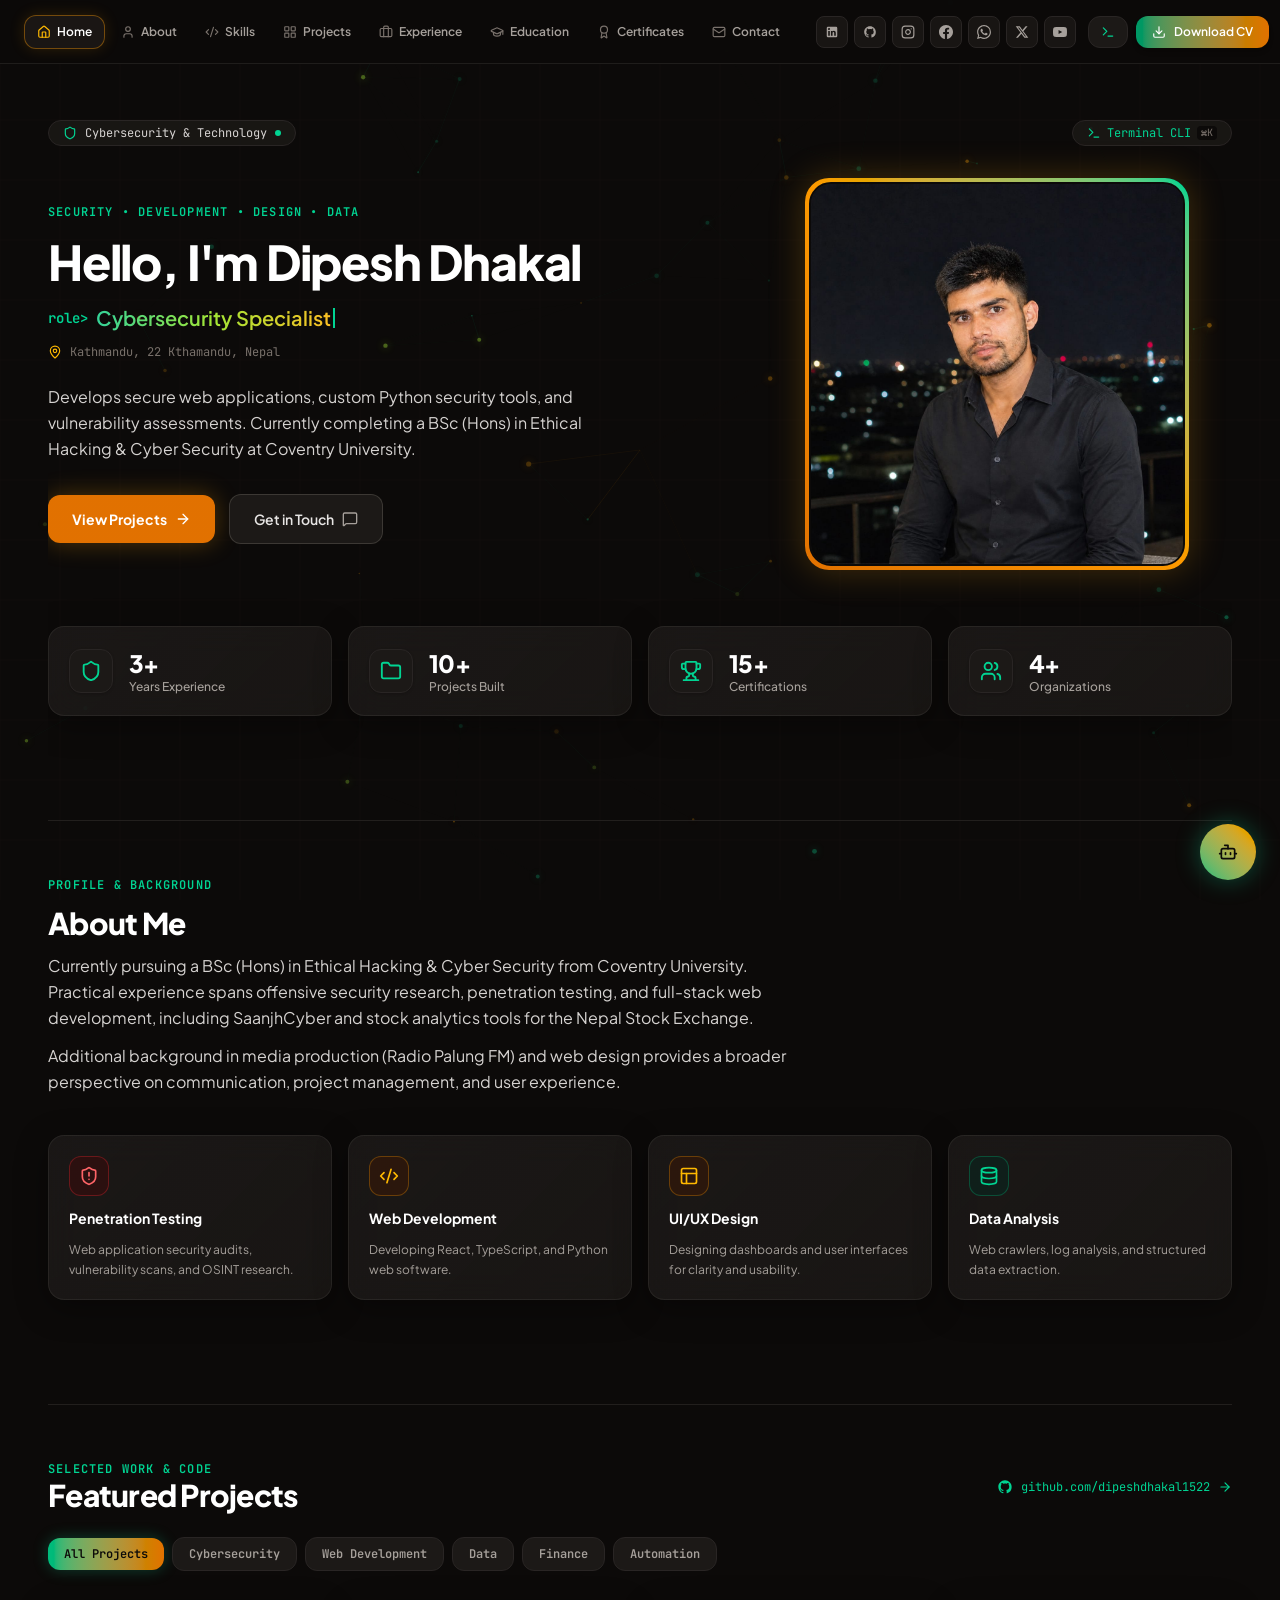
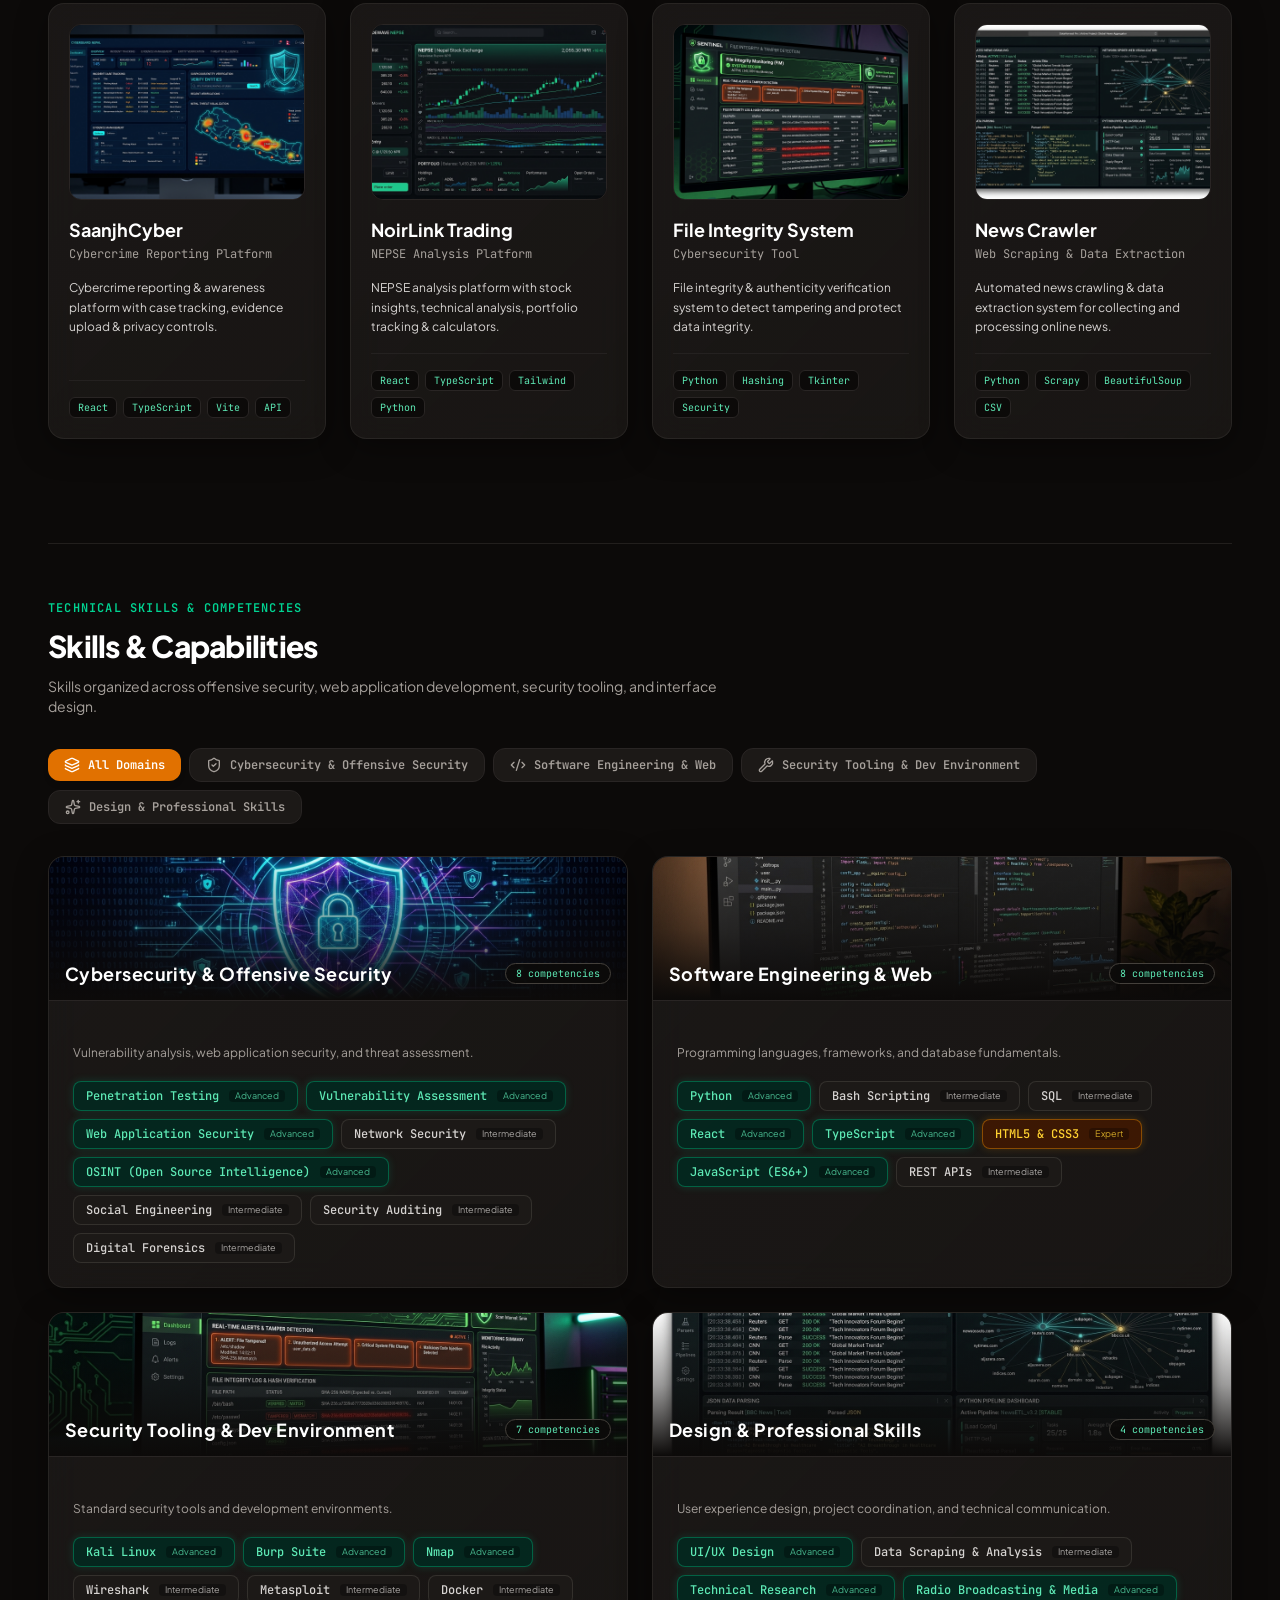
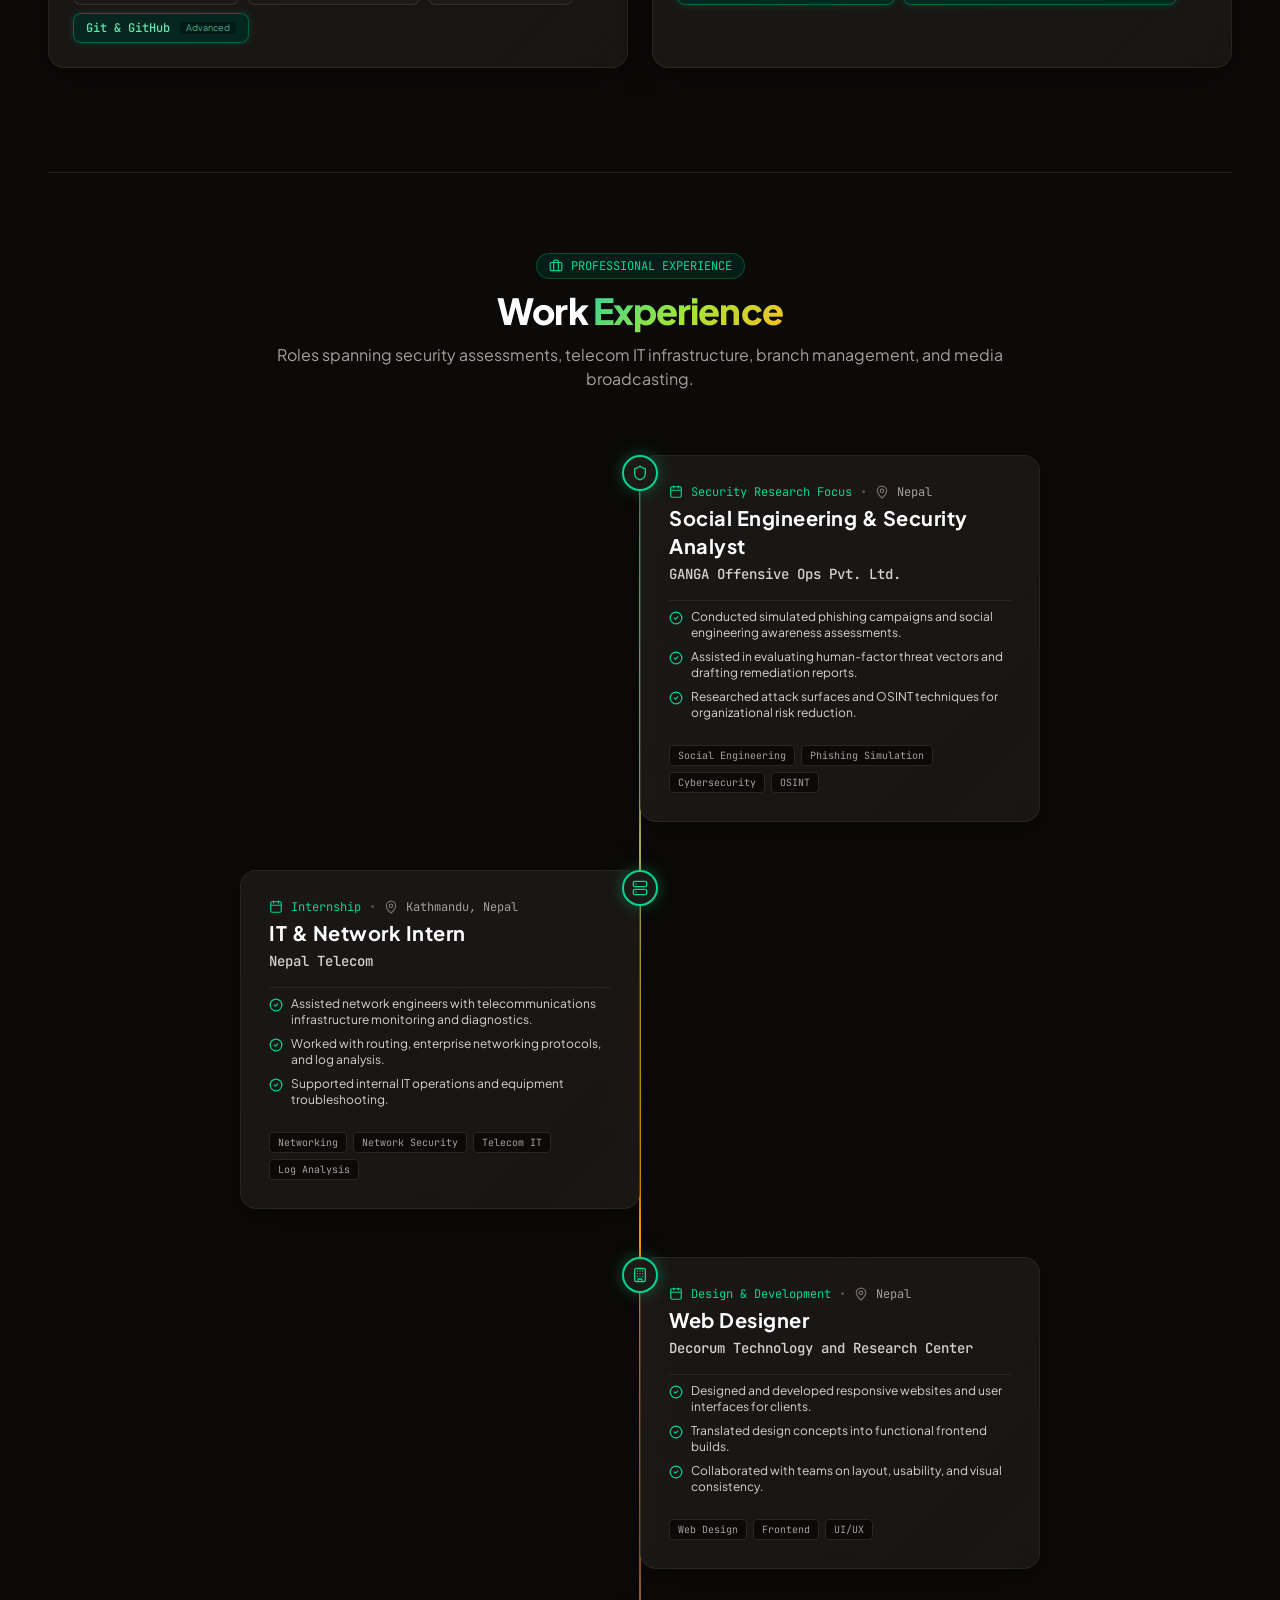
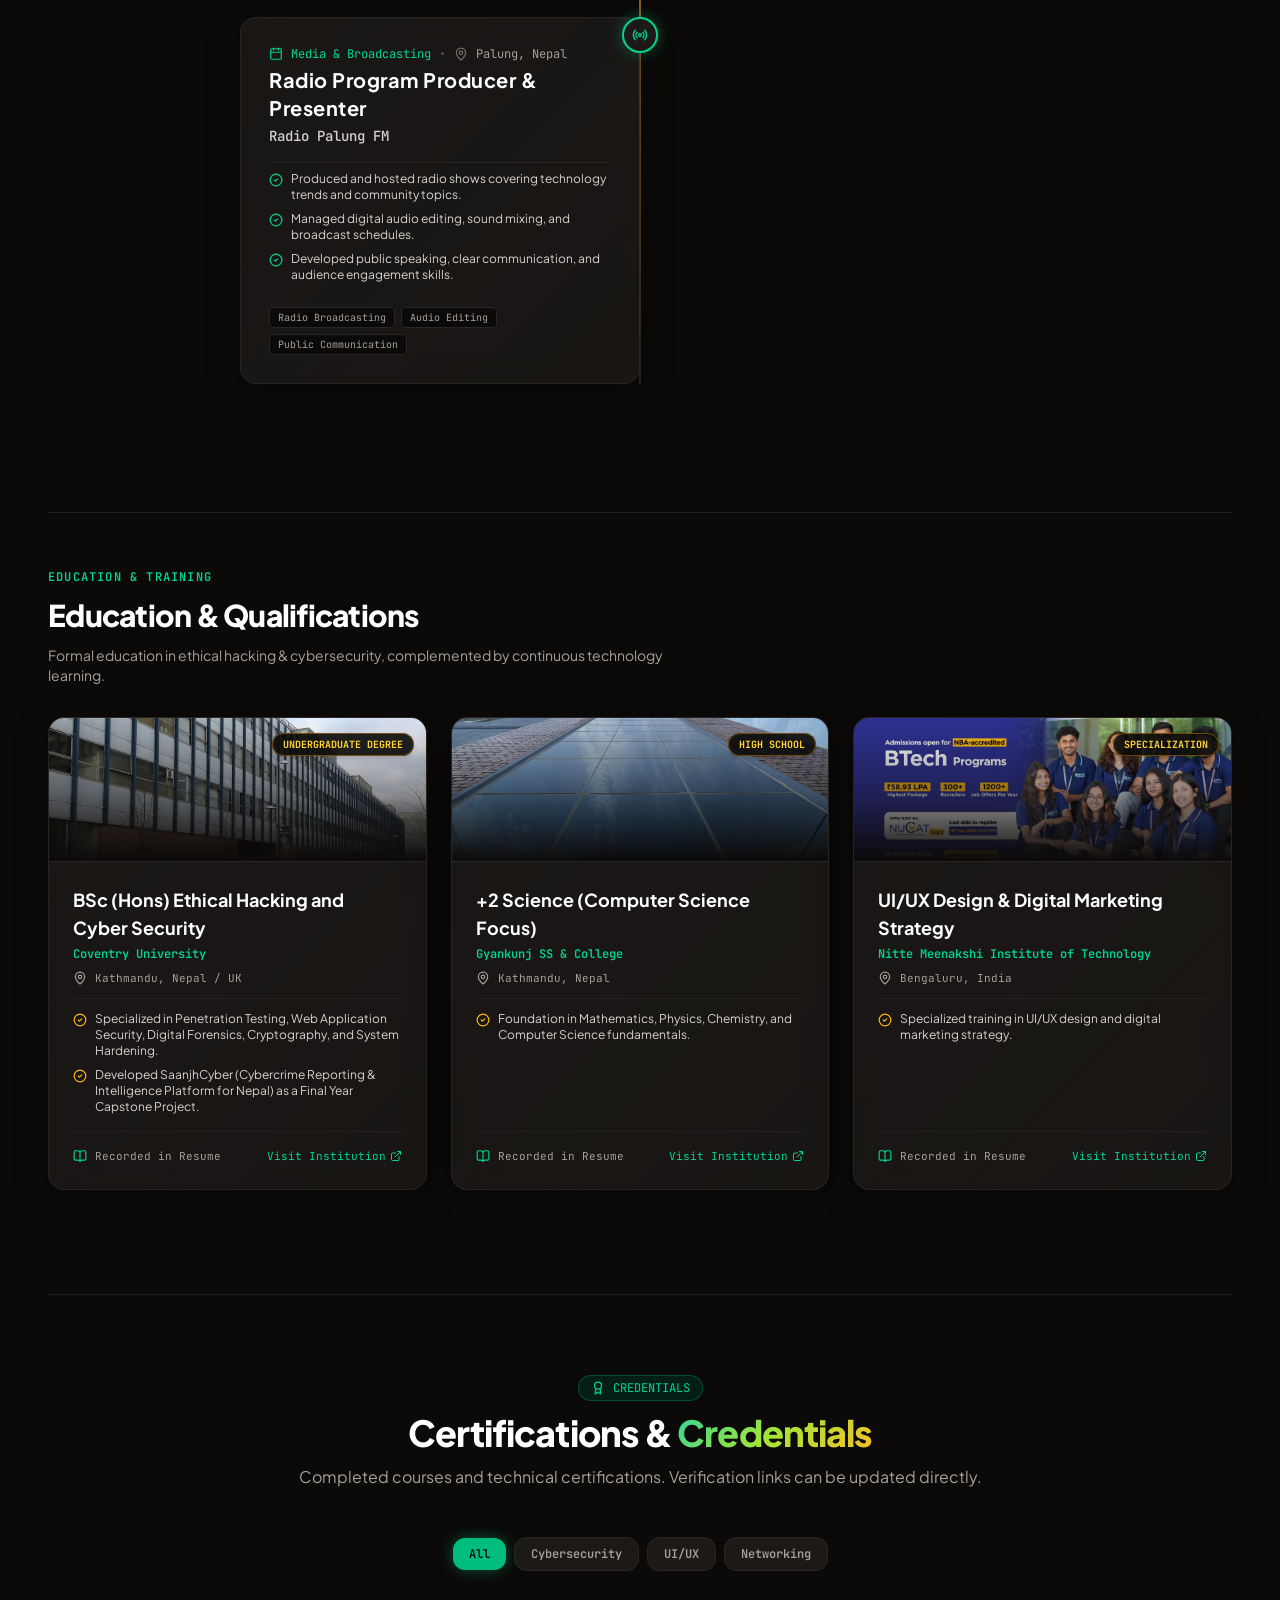
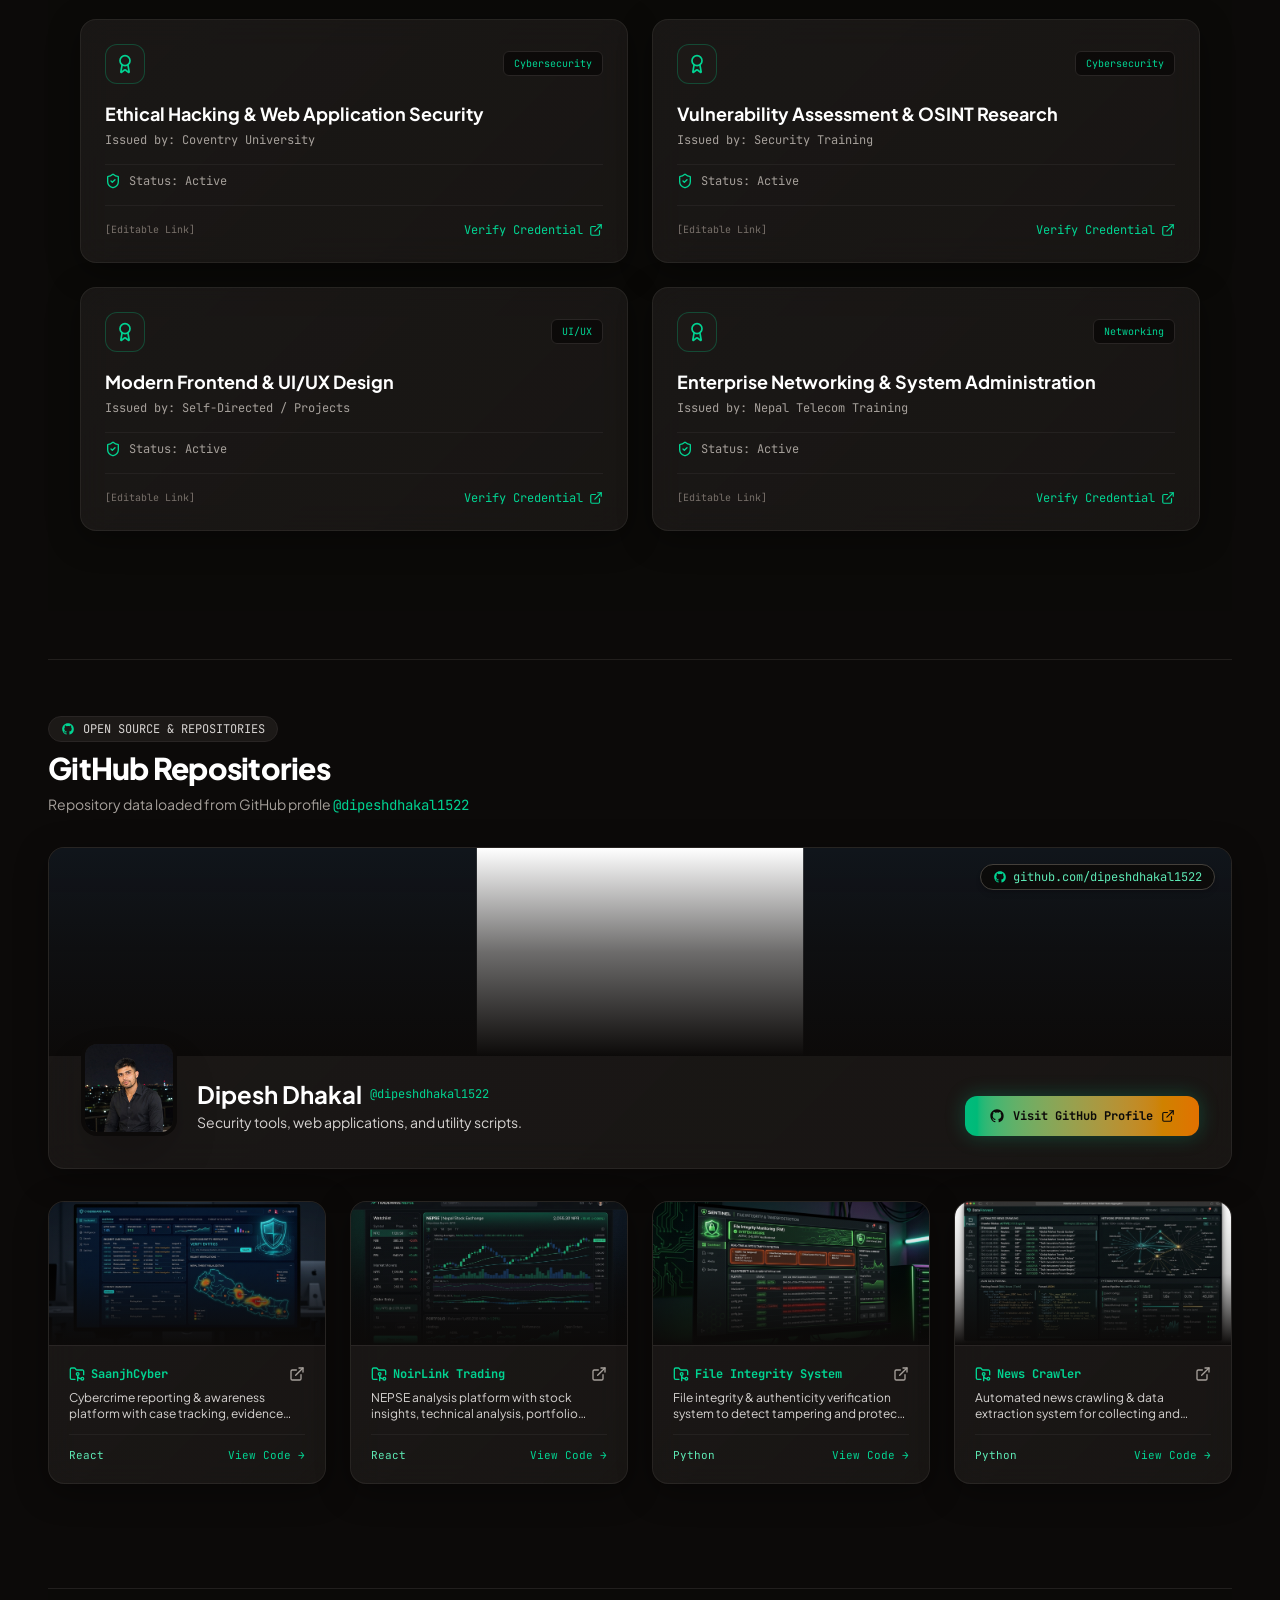
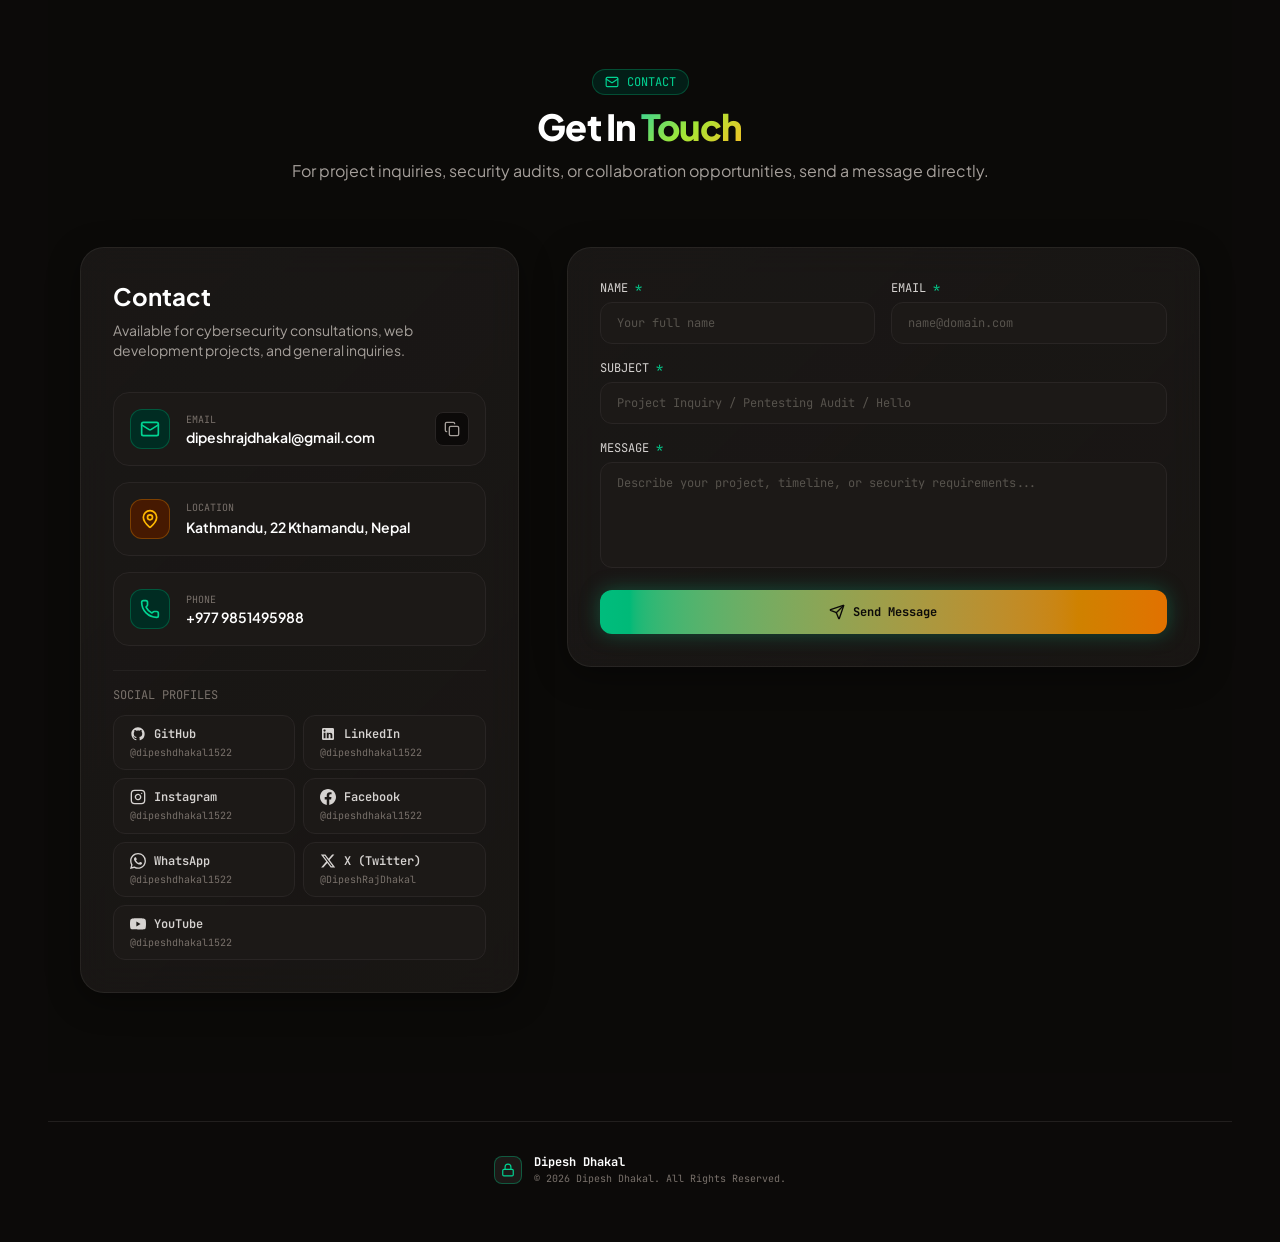
==== commit ac49a9aa: "Remove online status line from chat header" ====
--- a/index.html
+++ b/index.html
@@ -23,7 +23,7 @@
     <meta property="twitter:card" content="summary_large_image" />
     <meta property="twitter:title" content="Dipesh Dhakal — Cybersecurity Specialist & Web Developer" />
     <meta property="twitter:description" content="Portfolio of Dipesh Dhakal: Cybersecurity Specialist, Web Developer, UI/UX Designer, and Data Analyst." />
-    <script type="module" crossorigin src="/assets/index-C0zBm-W9.js"></script>
+    <script type="module" crossorigin src="/assets/index-BVX06Iid.js"></script>
     <link rel="stylesheet" crossorigin href="/assets/index-DA7oqqXi.css">
   </head>
   <body class="bg-[#0c0a09] text-stone-100 antialiased selection:bg-emerald-500 selection:text-stone-950">
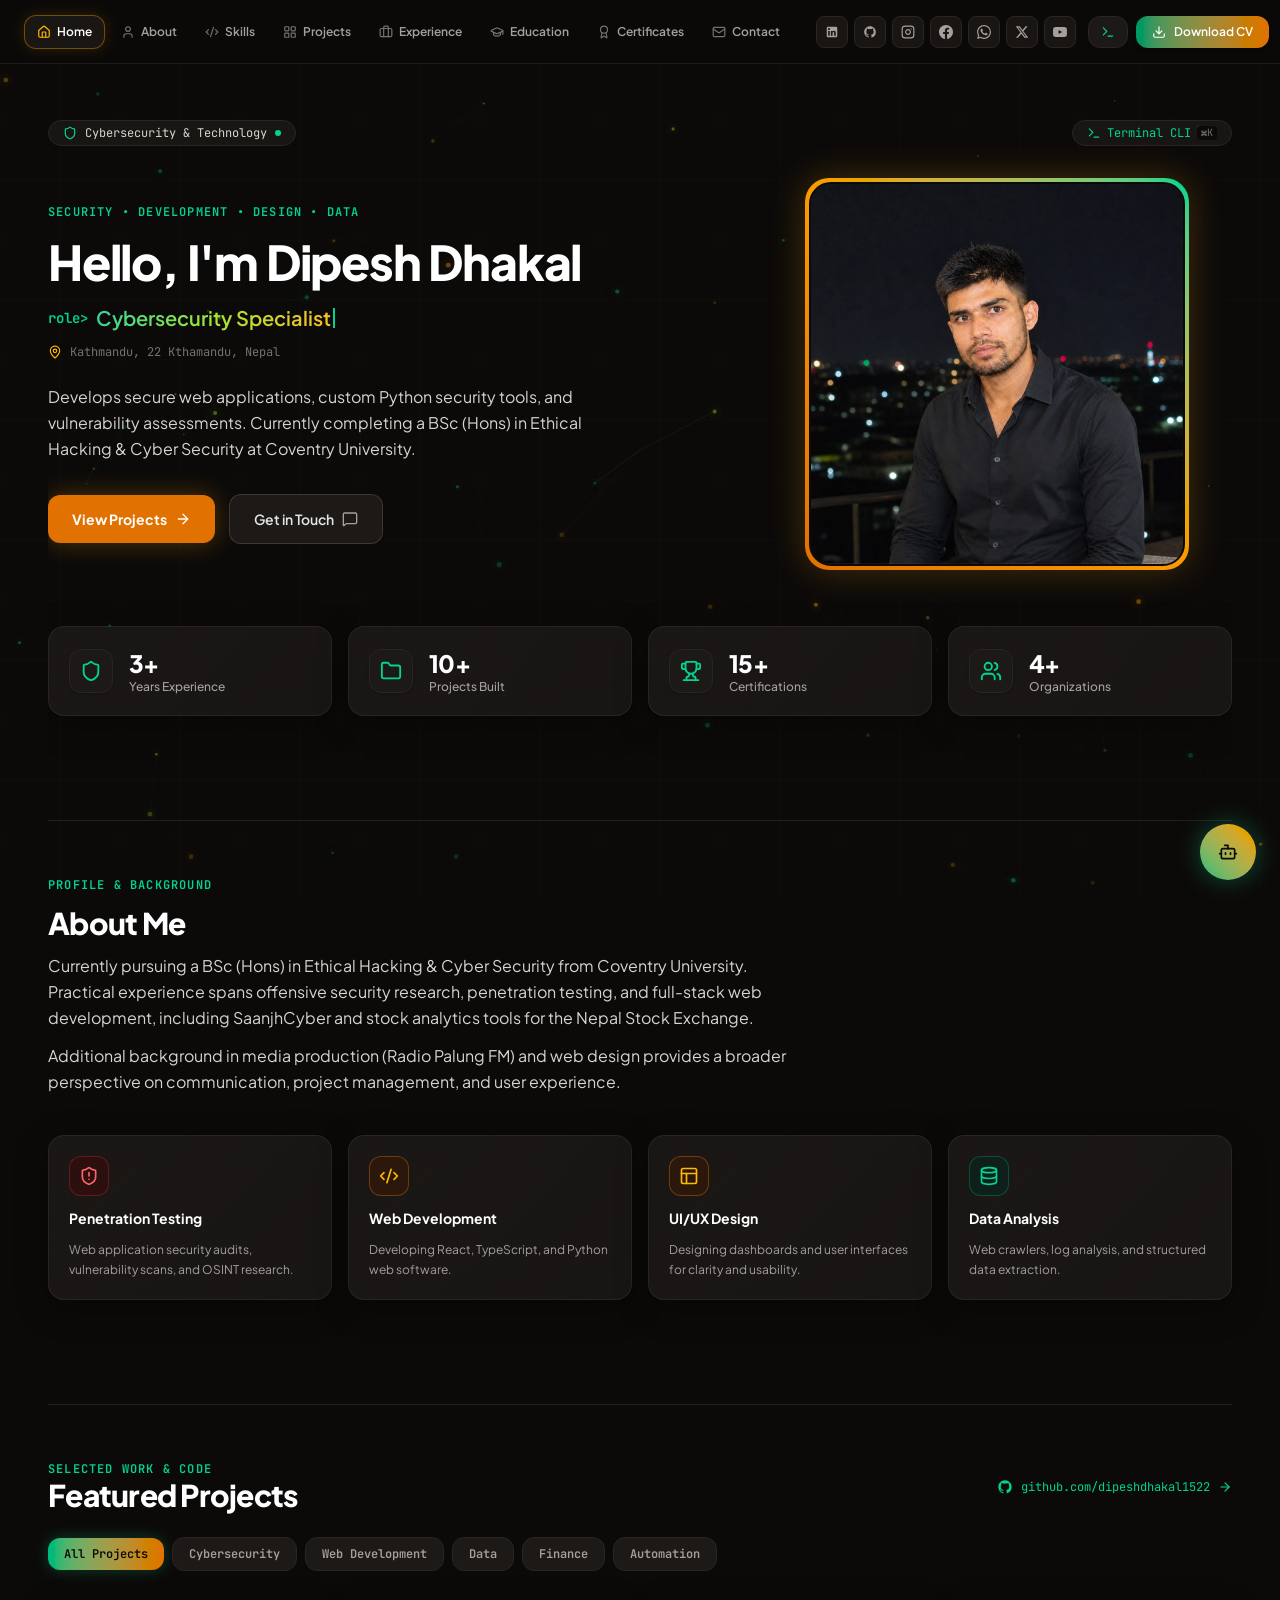
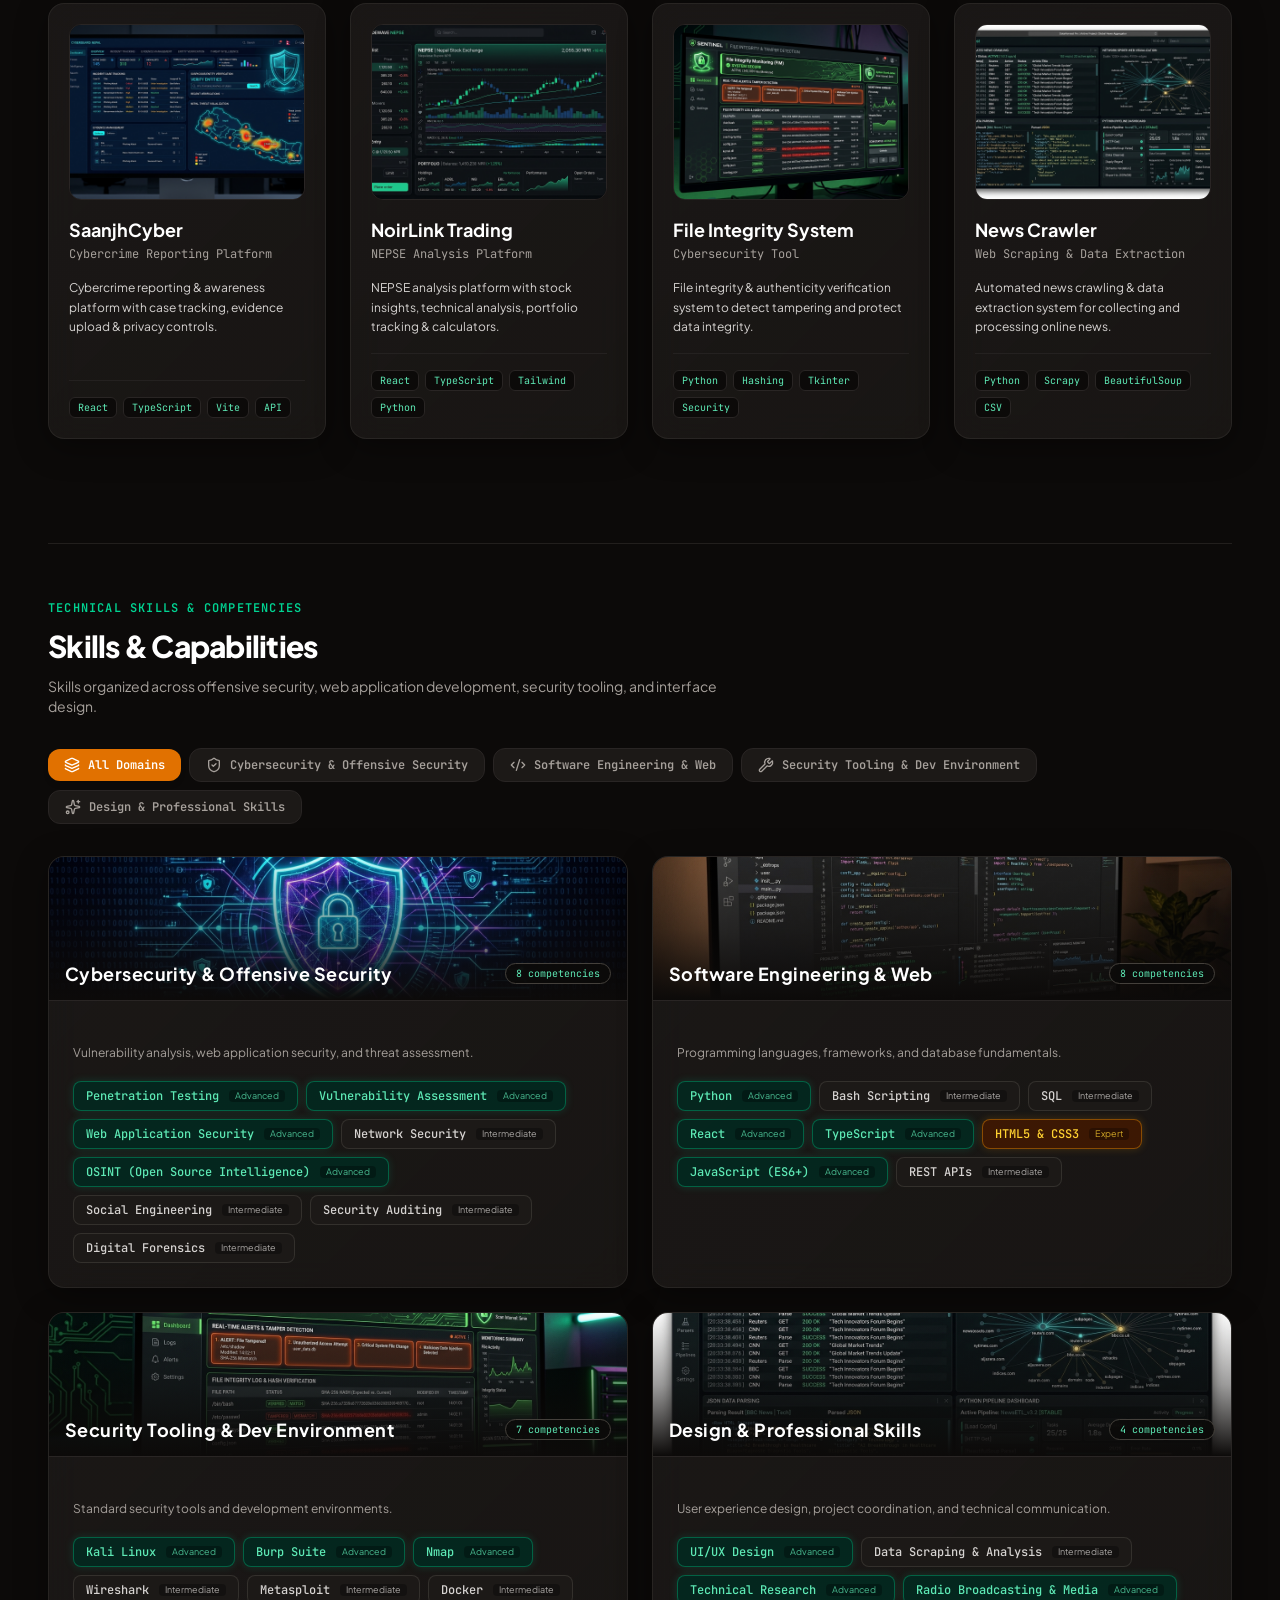
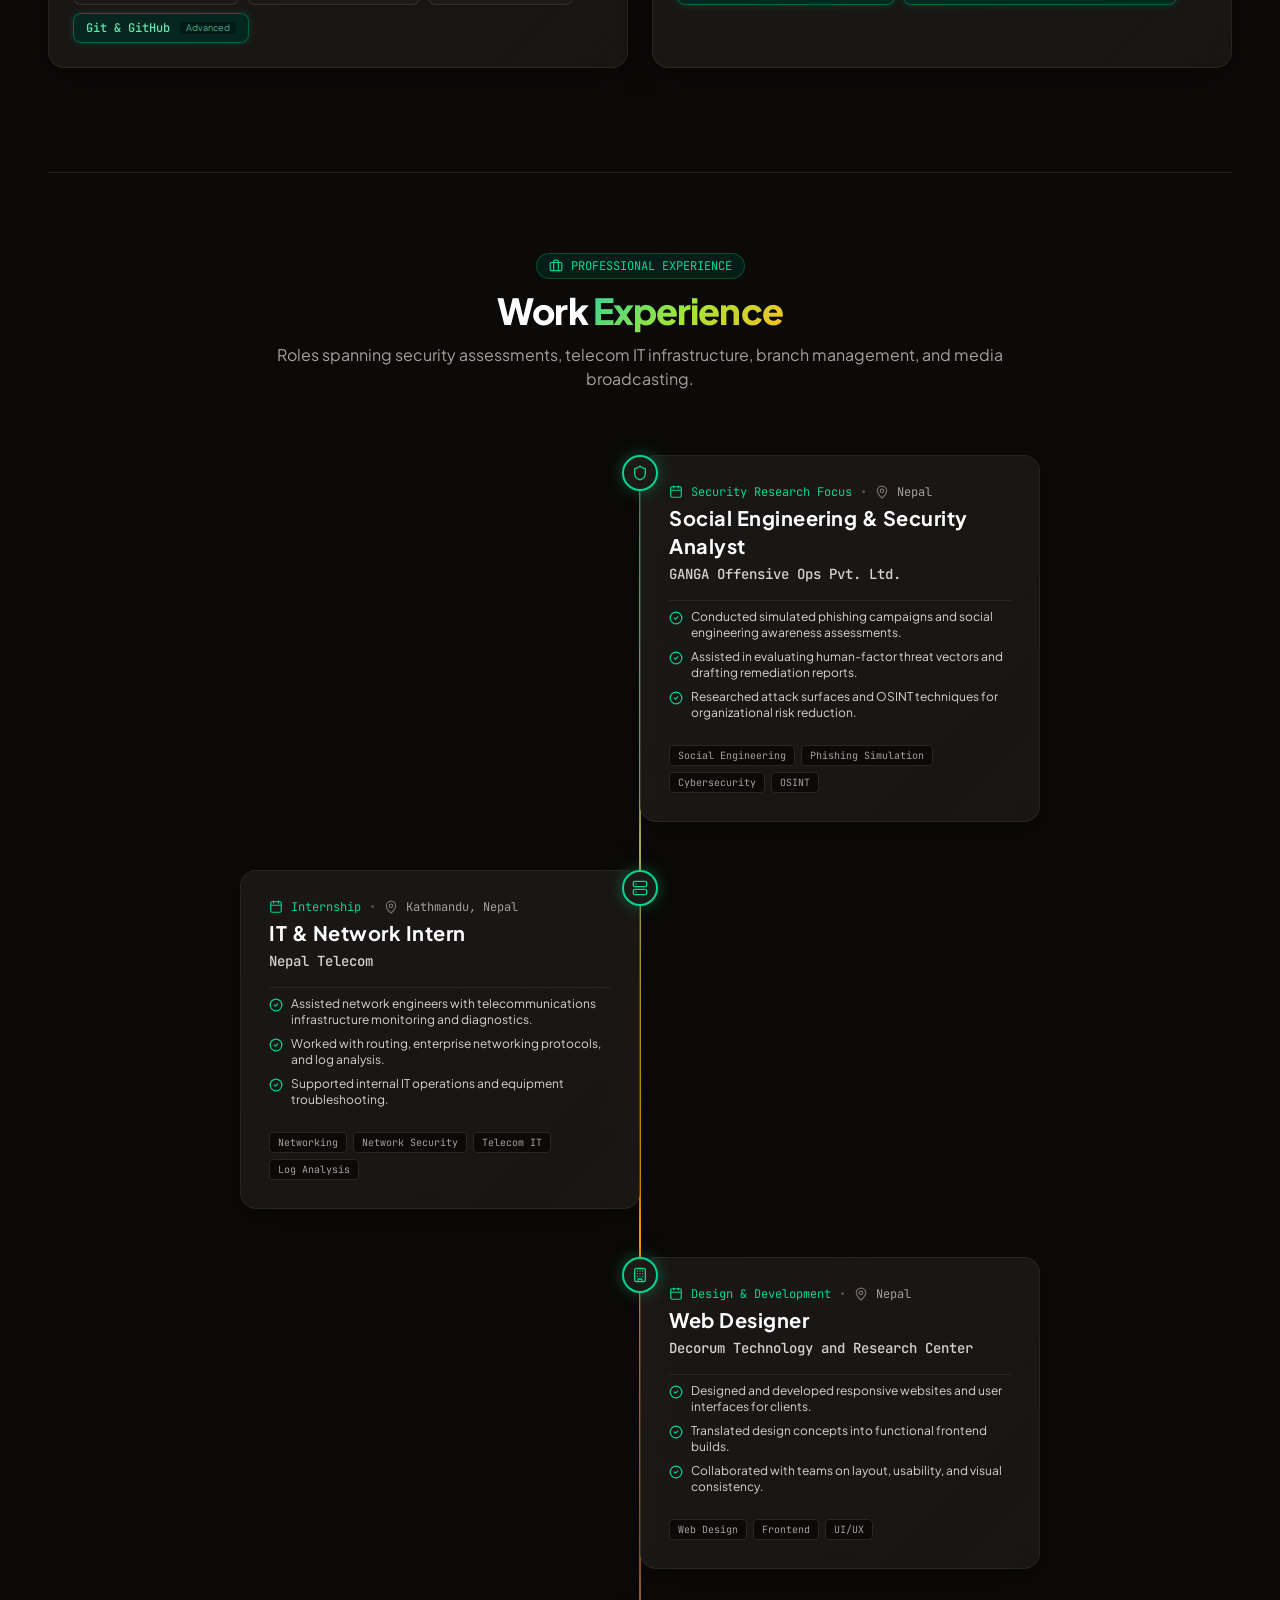
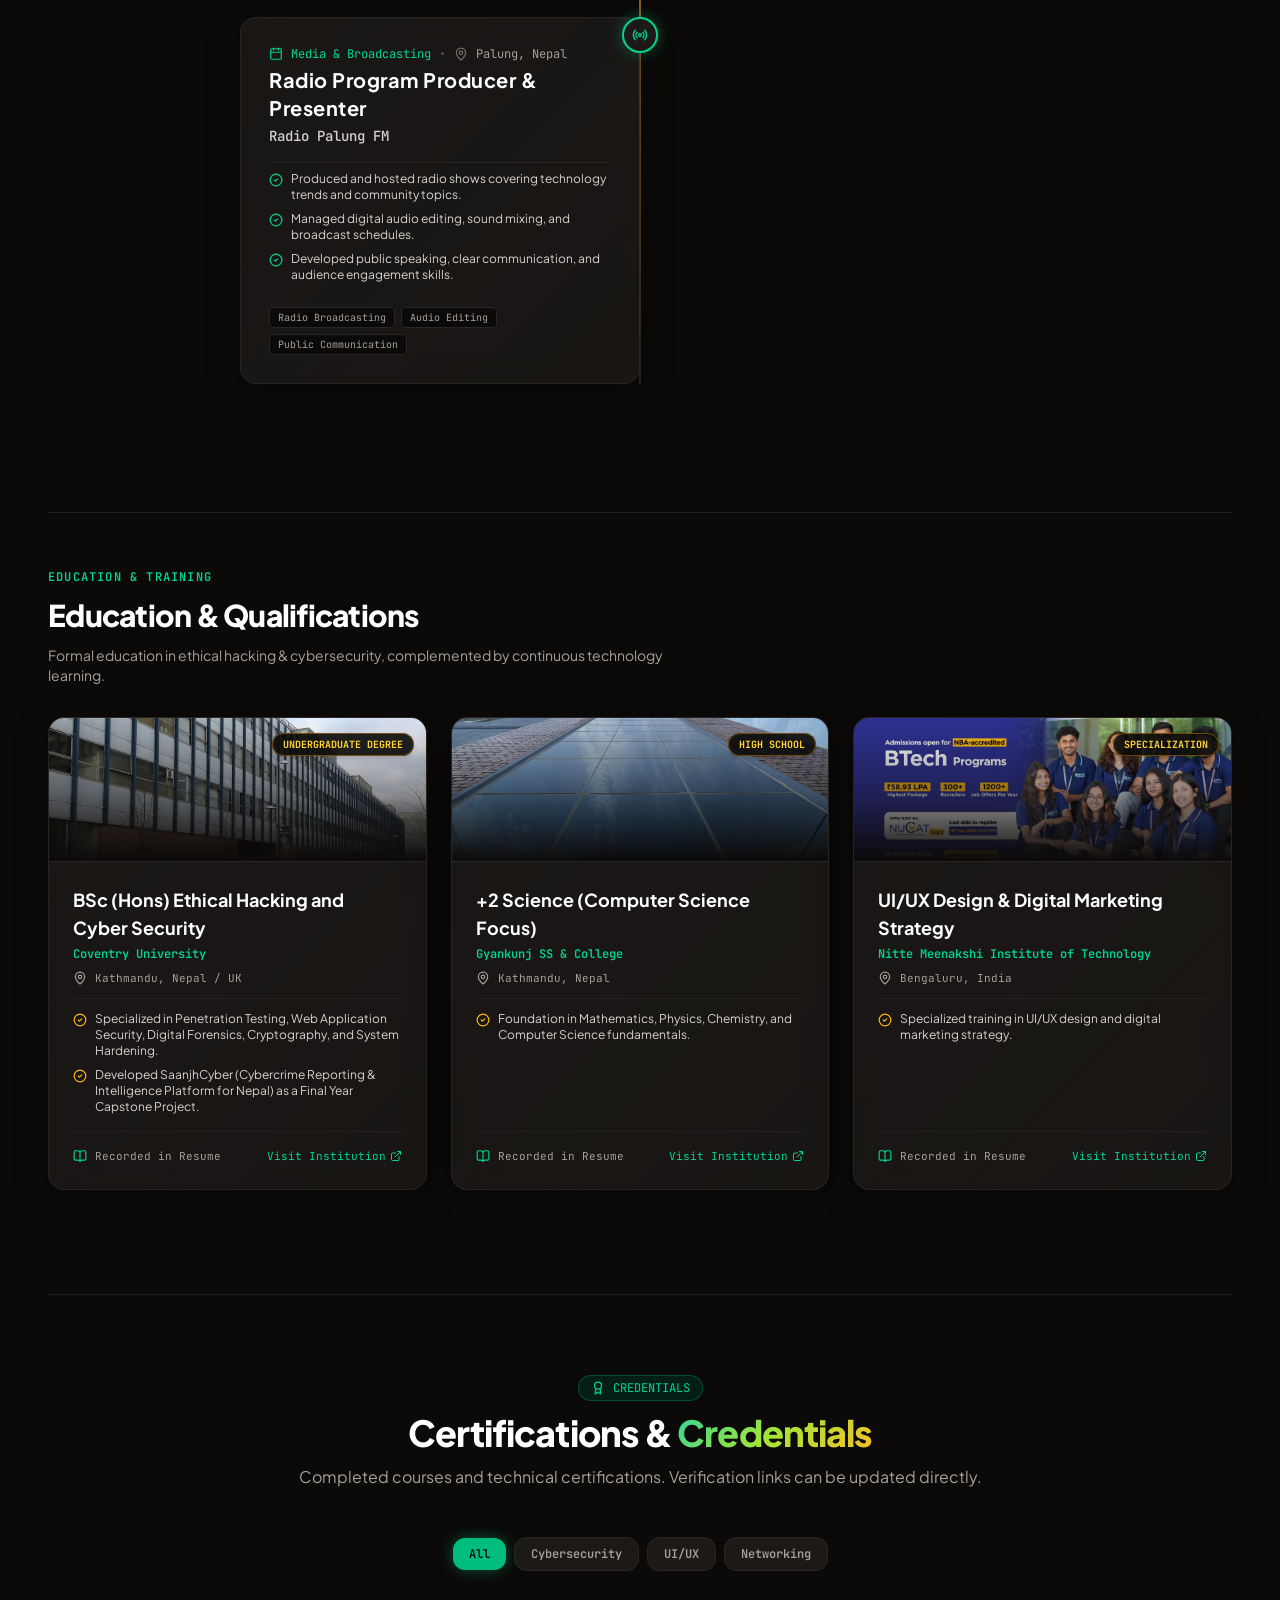
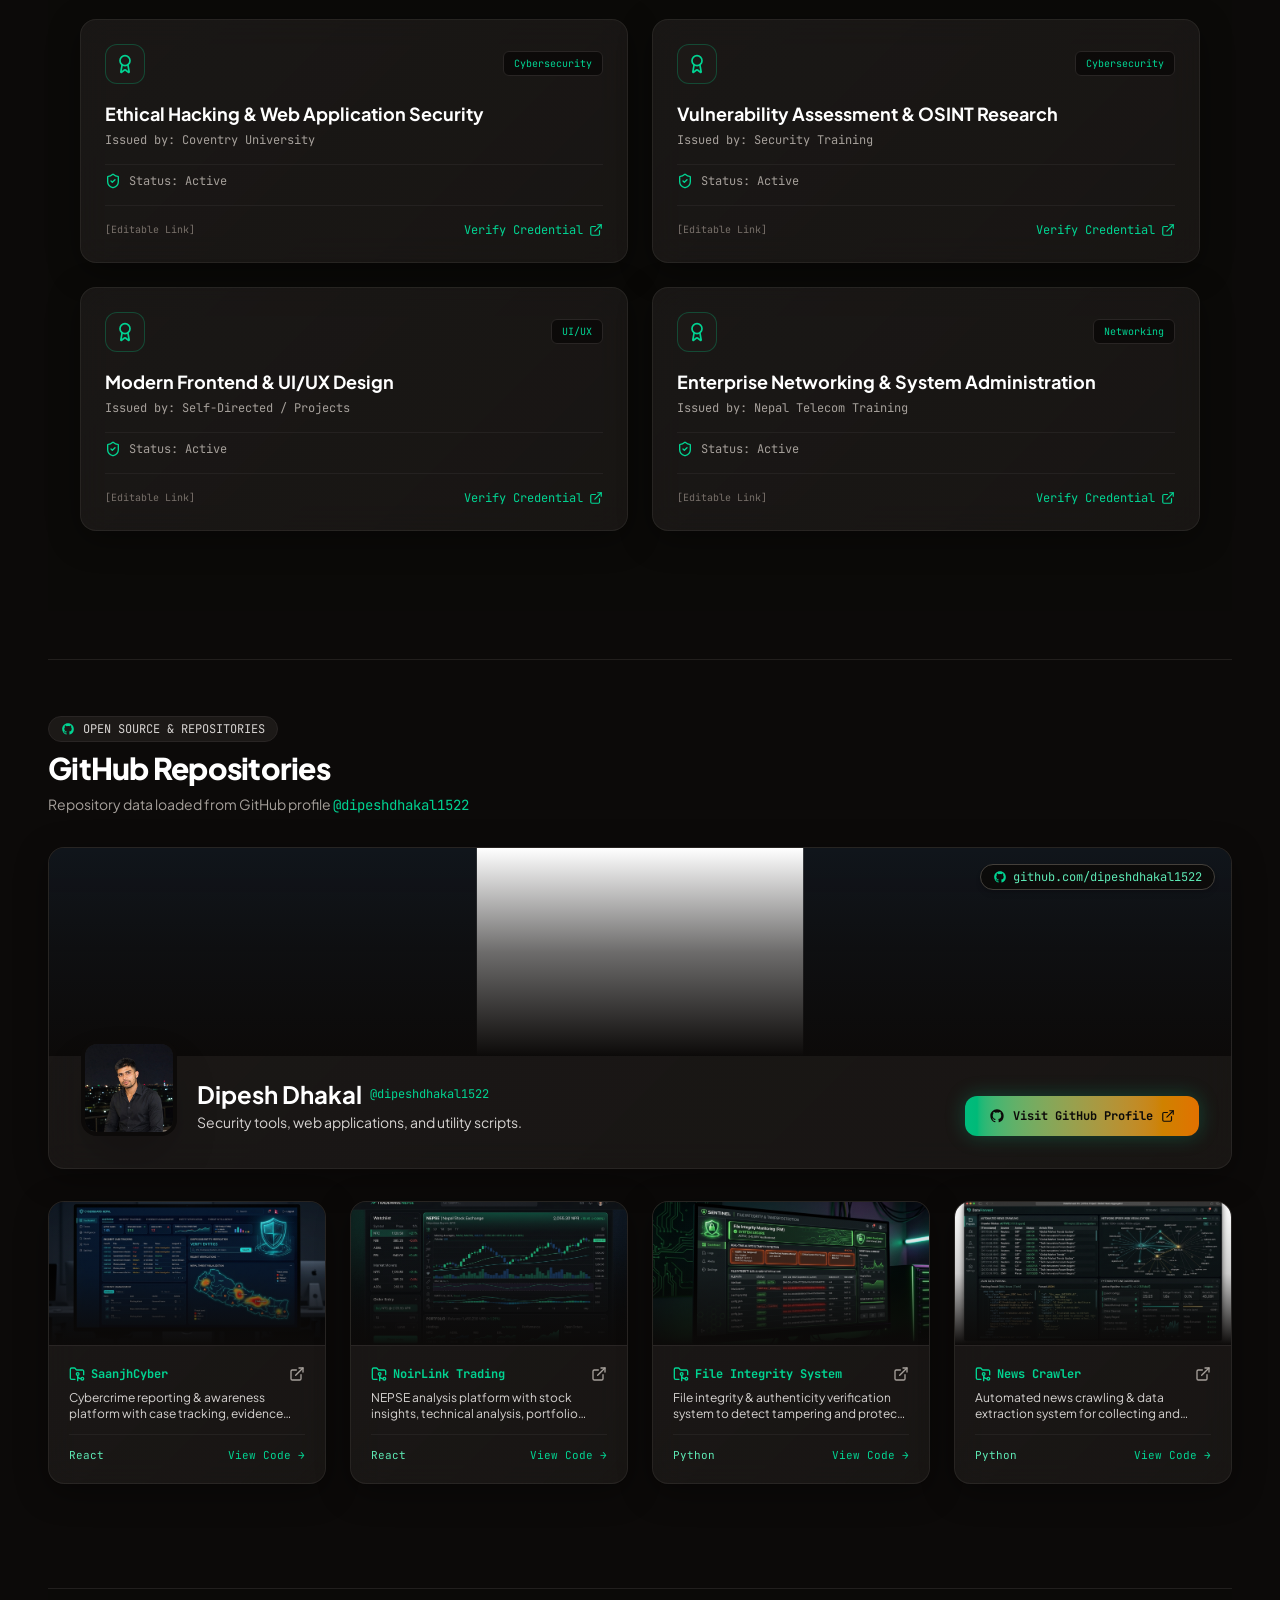
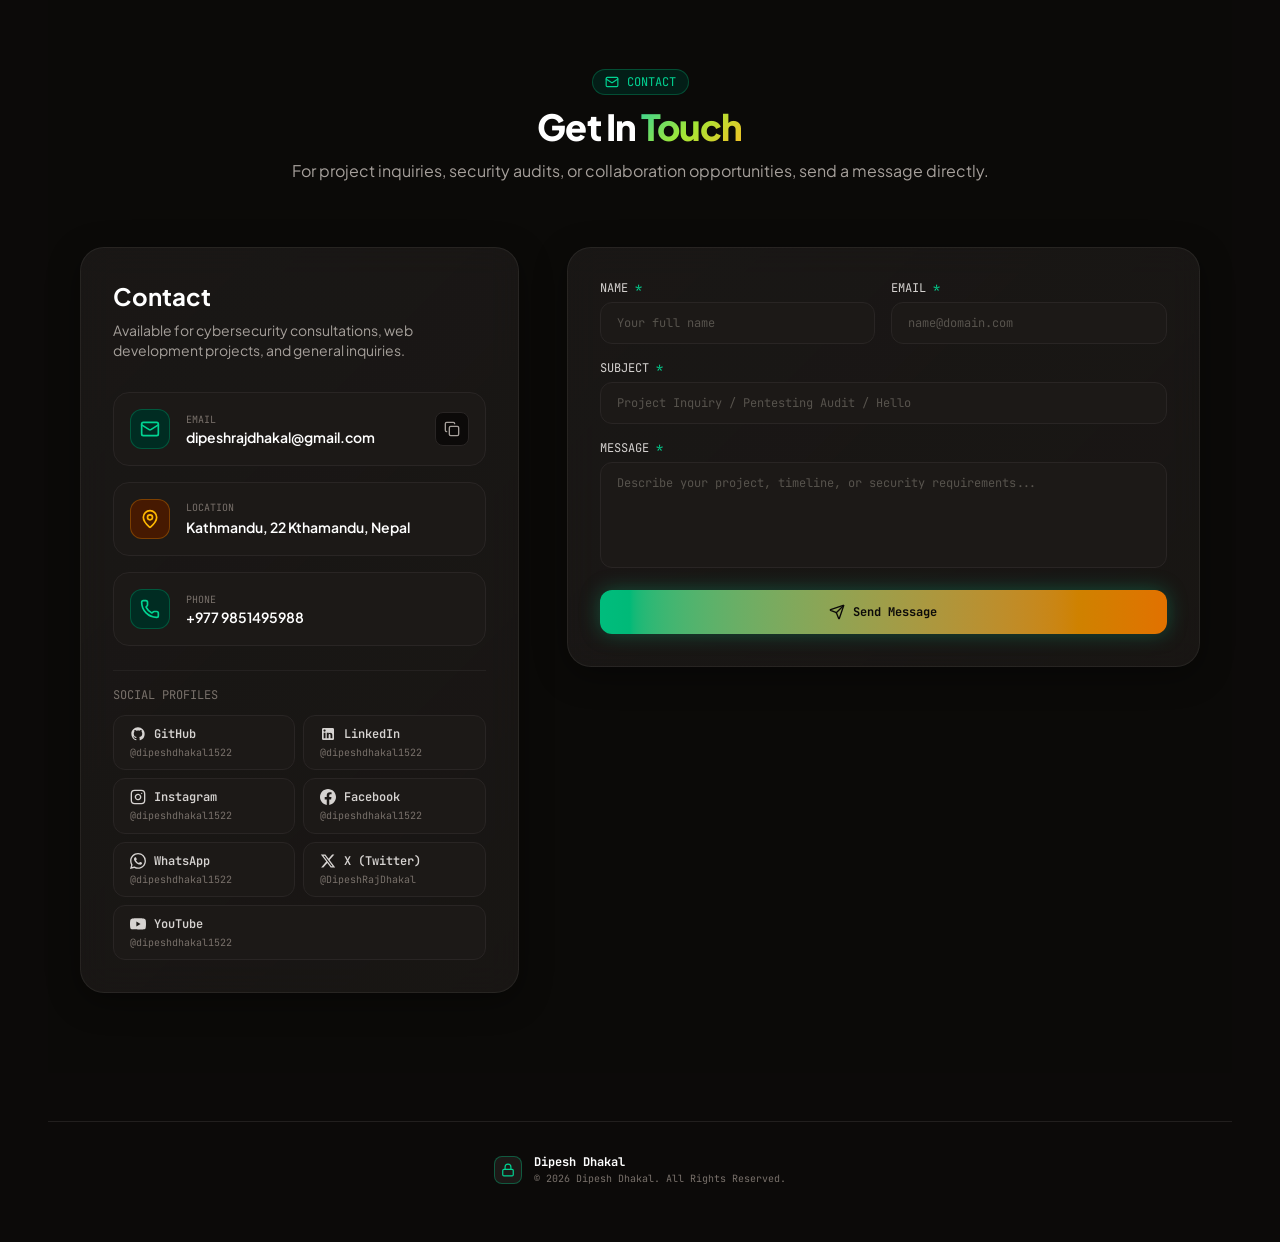
==== commit 1f3e7f63: "Rename chatbot to Enigma" ====
--- a/index.html
+++ b/index.html
@@ -23,7 +23,7 @@
     <meta property="twitter:card" content="summary_large_image" />
     <meta property="twitter:title" content="Dipesh Dhakal — Cybersecurity Specialist & Web Developer" />
     <meta property="twitter:description" content="Portfolio of Dipesh Dhakal: Cybersecurity Specialist, Web Developer, UI/UX Designer, and Data Analyst." />
-    <script type="module" crossorigin src="/assets/index-BVX06Iid.js"></script>
+    <script type="module" crossorigin src="/assets/index-BnRURch3.js"></script>
     <link rel="stylesheet" crossorigin href="/assets/index-DA7oqqXi.css">
   </head>
   <body class="bg-[#0c0a09] text-stone-100 antialiased selection:bg-emerald-500 selection:text-stone-950">
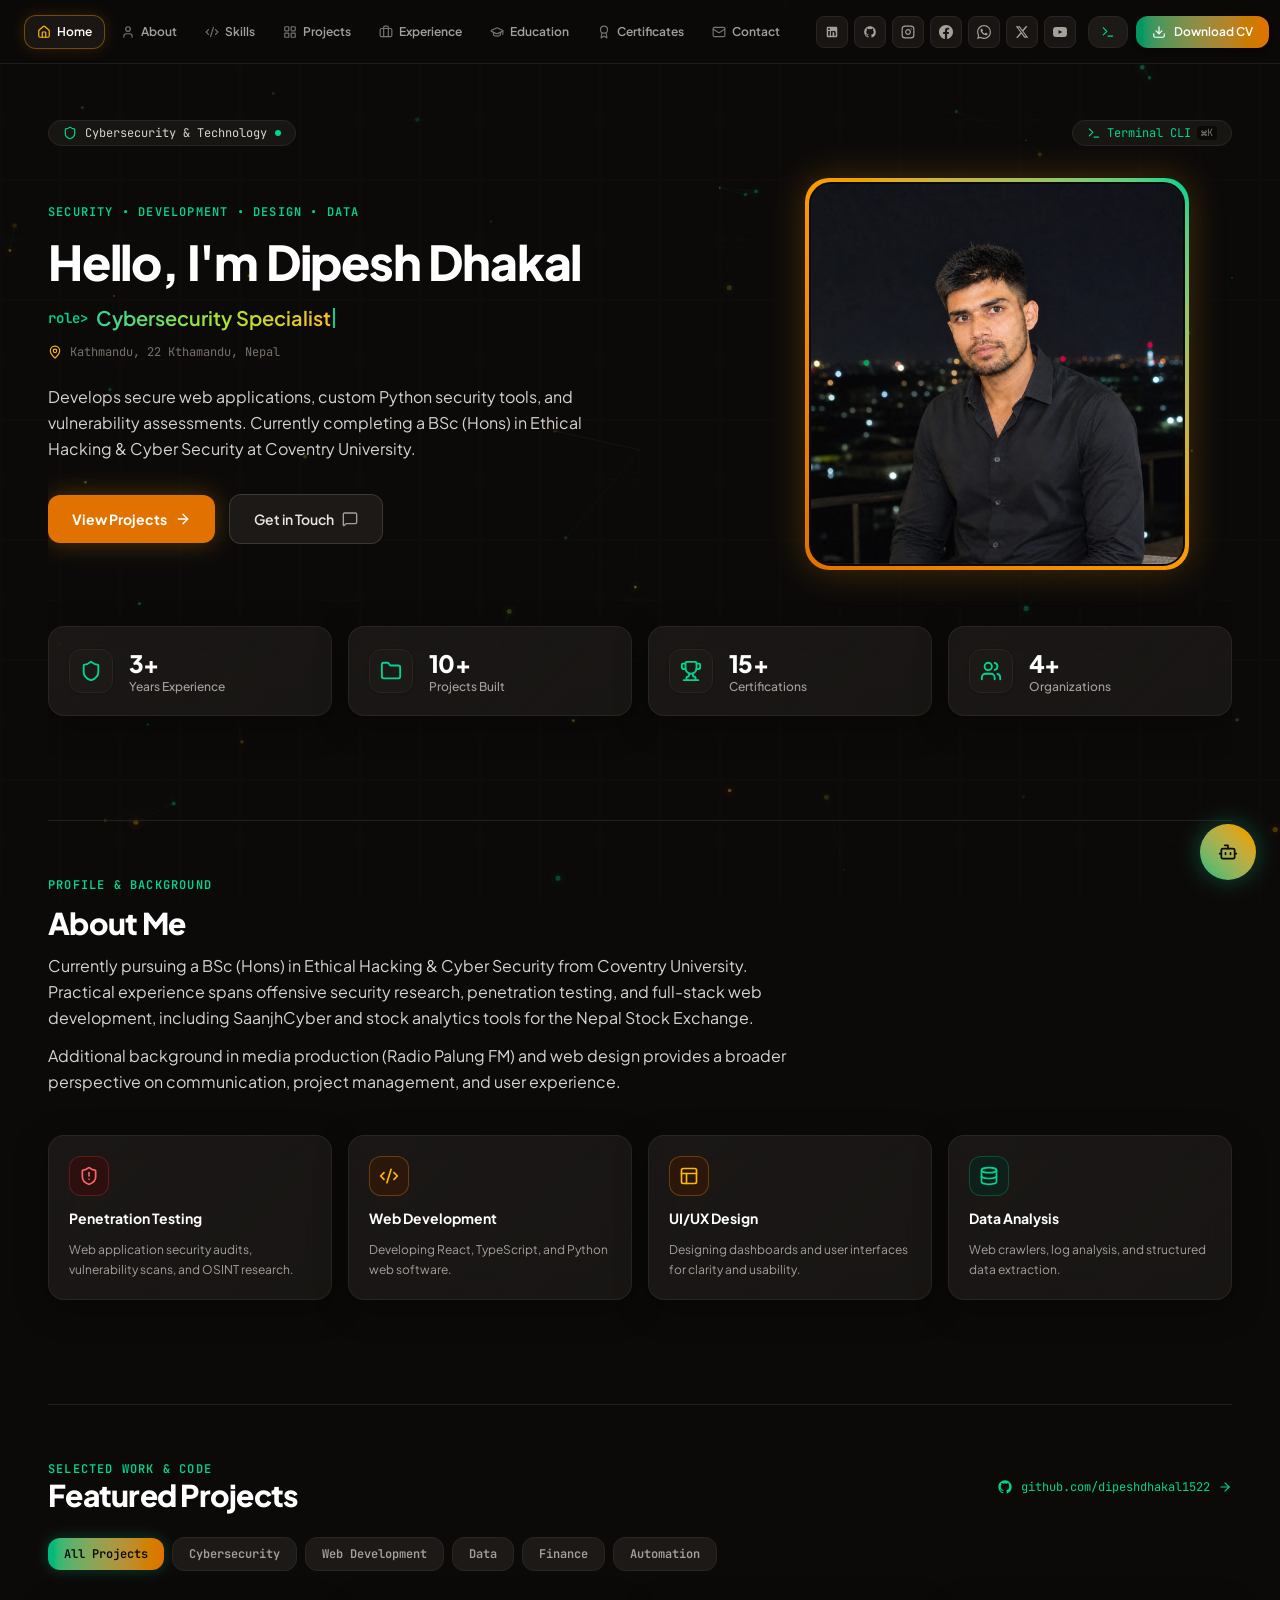
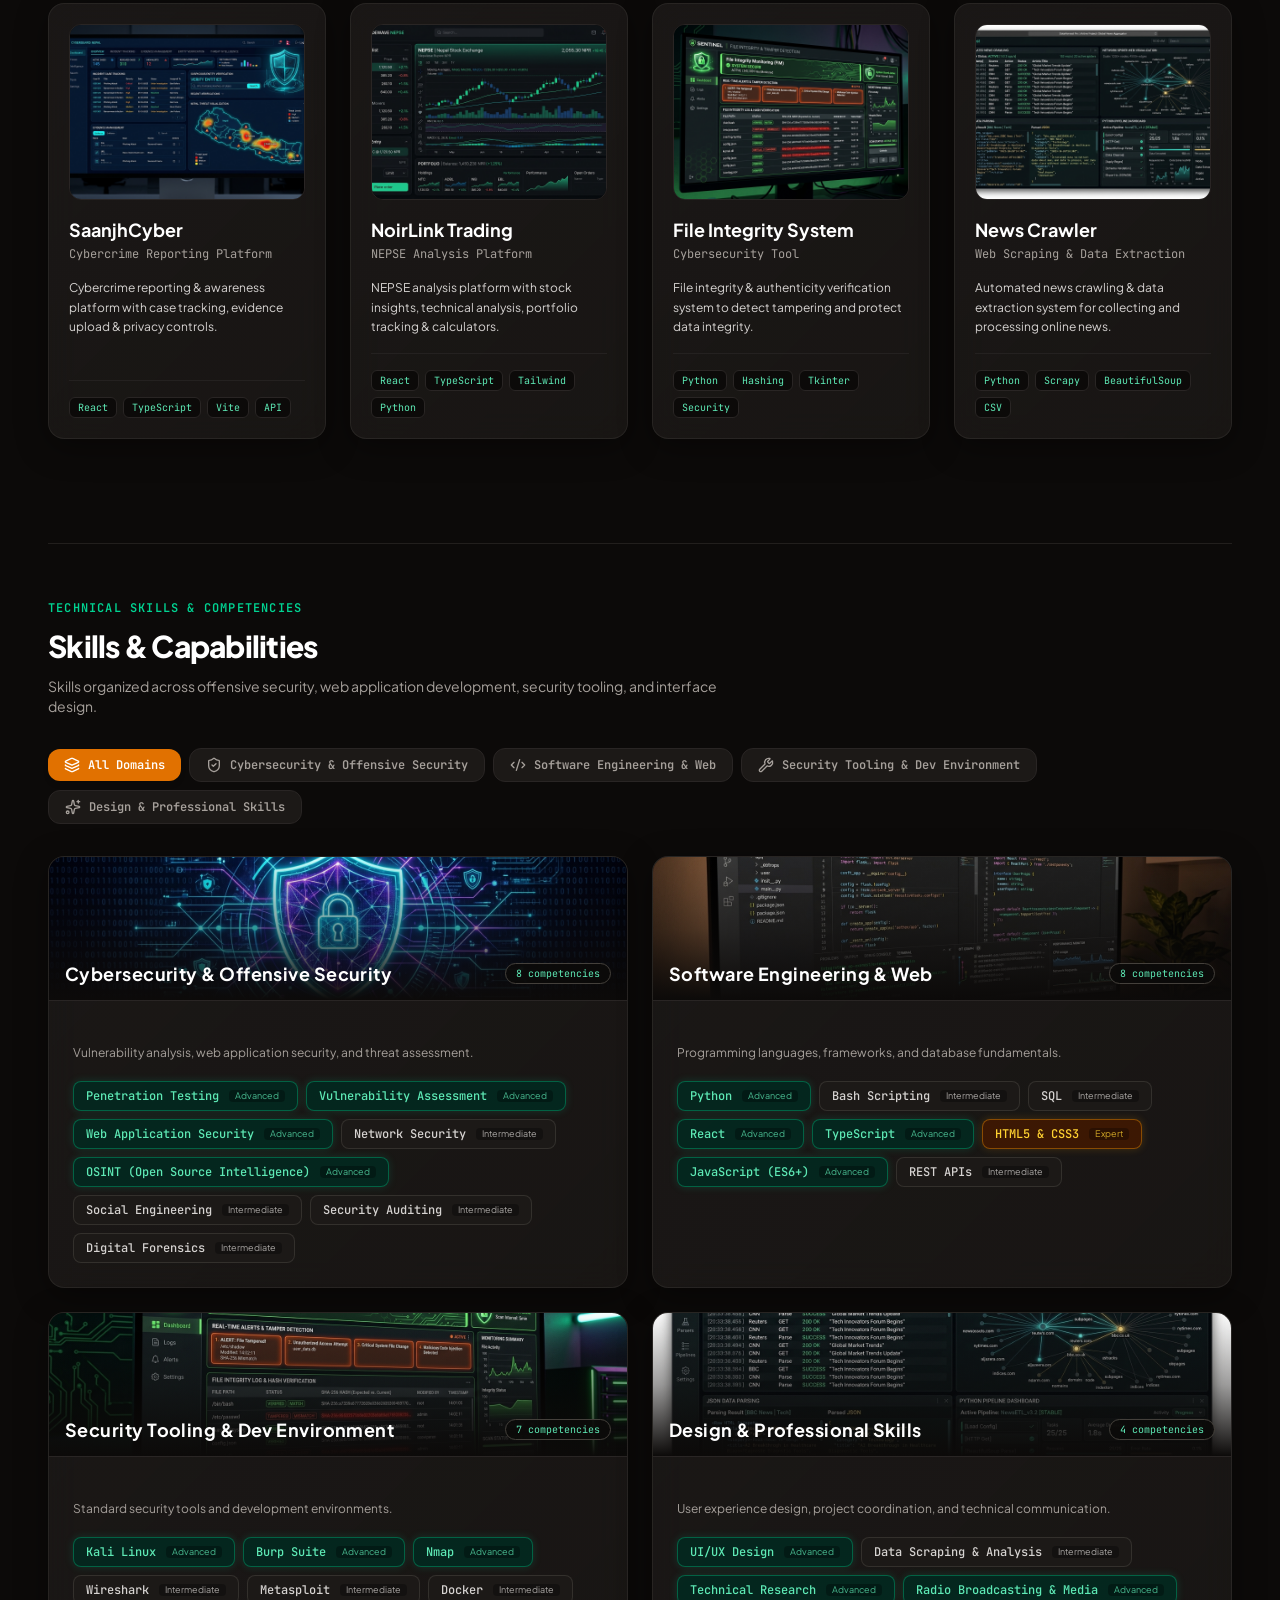
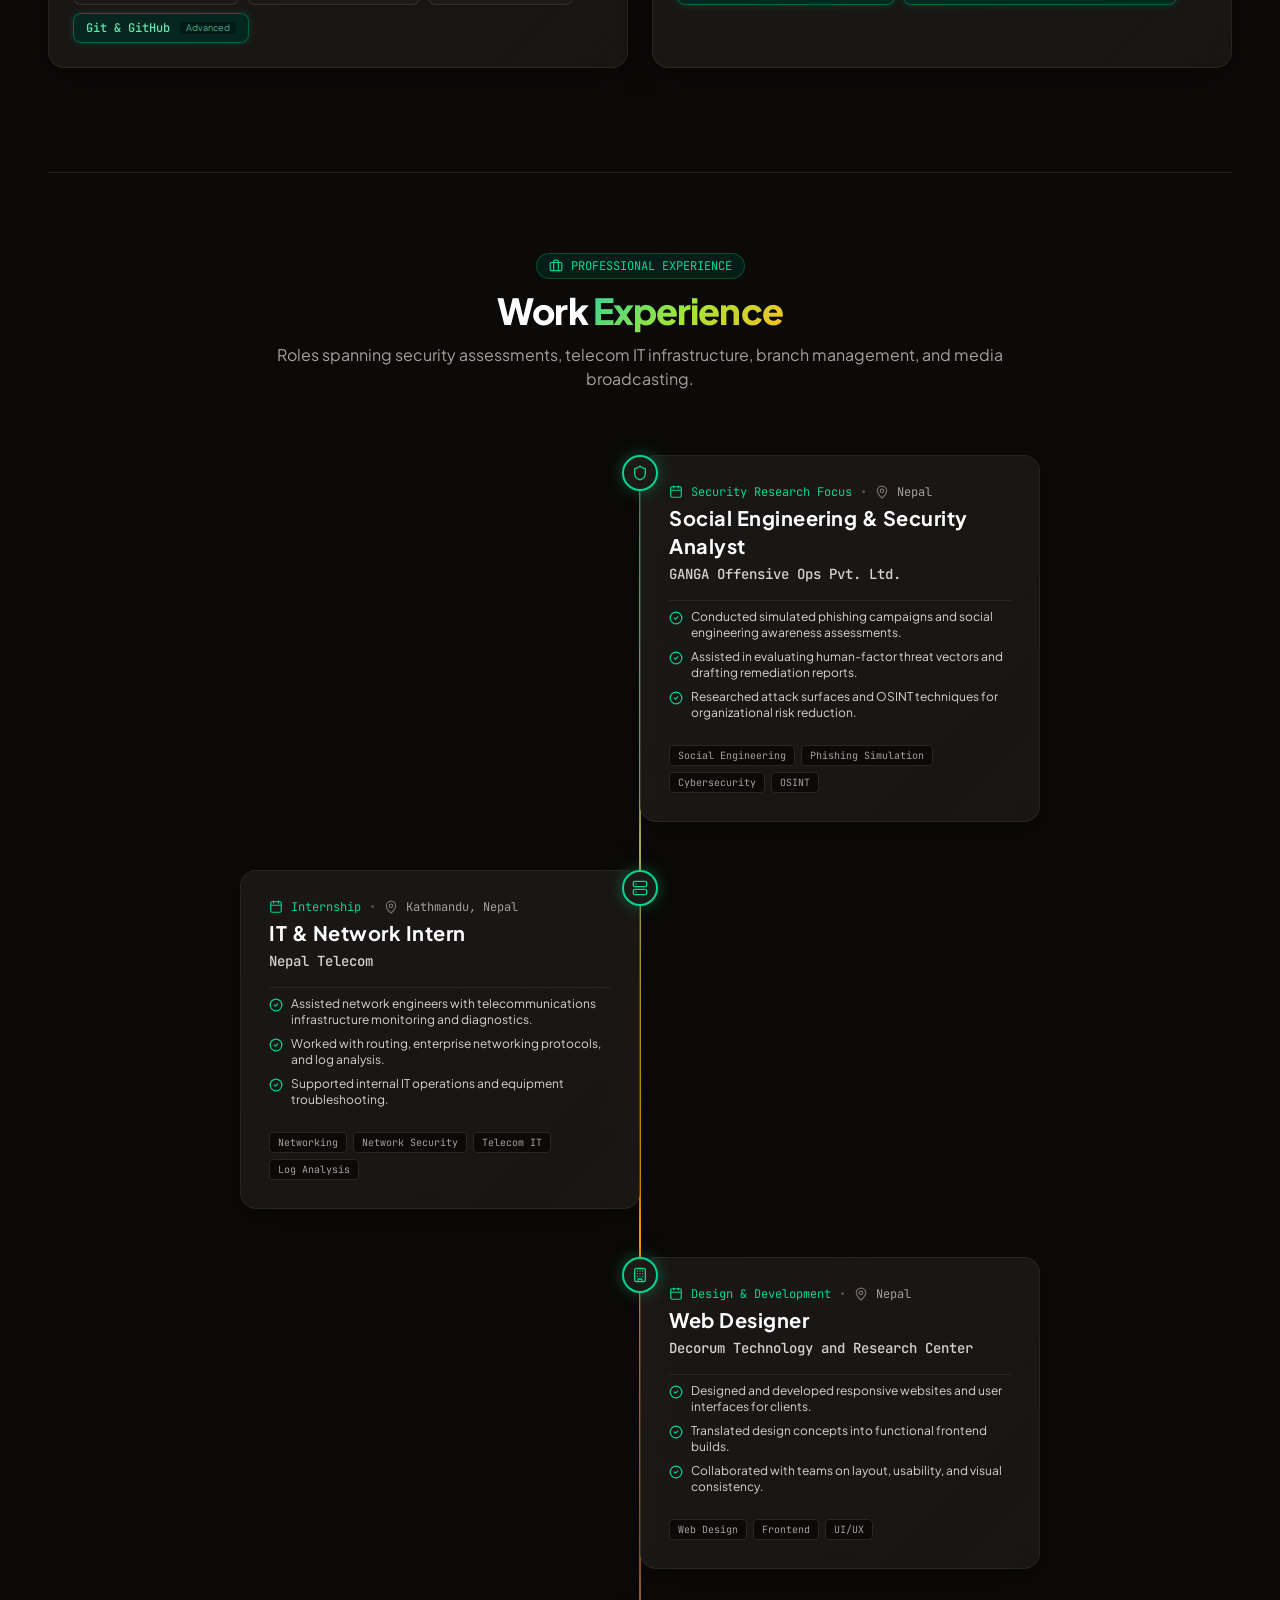
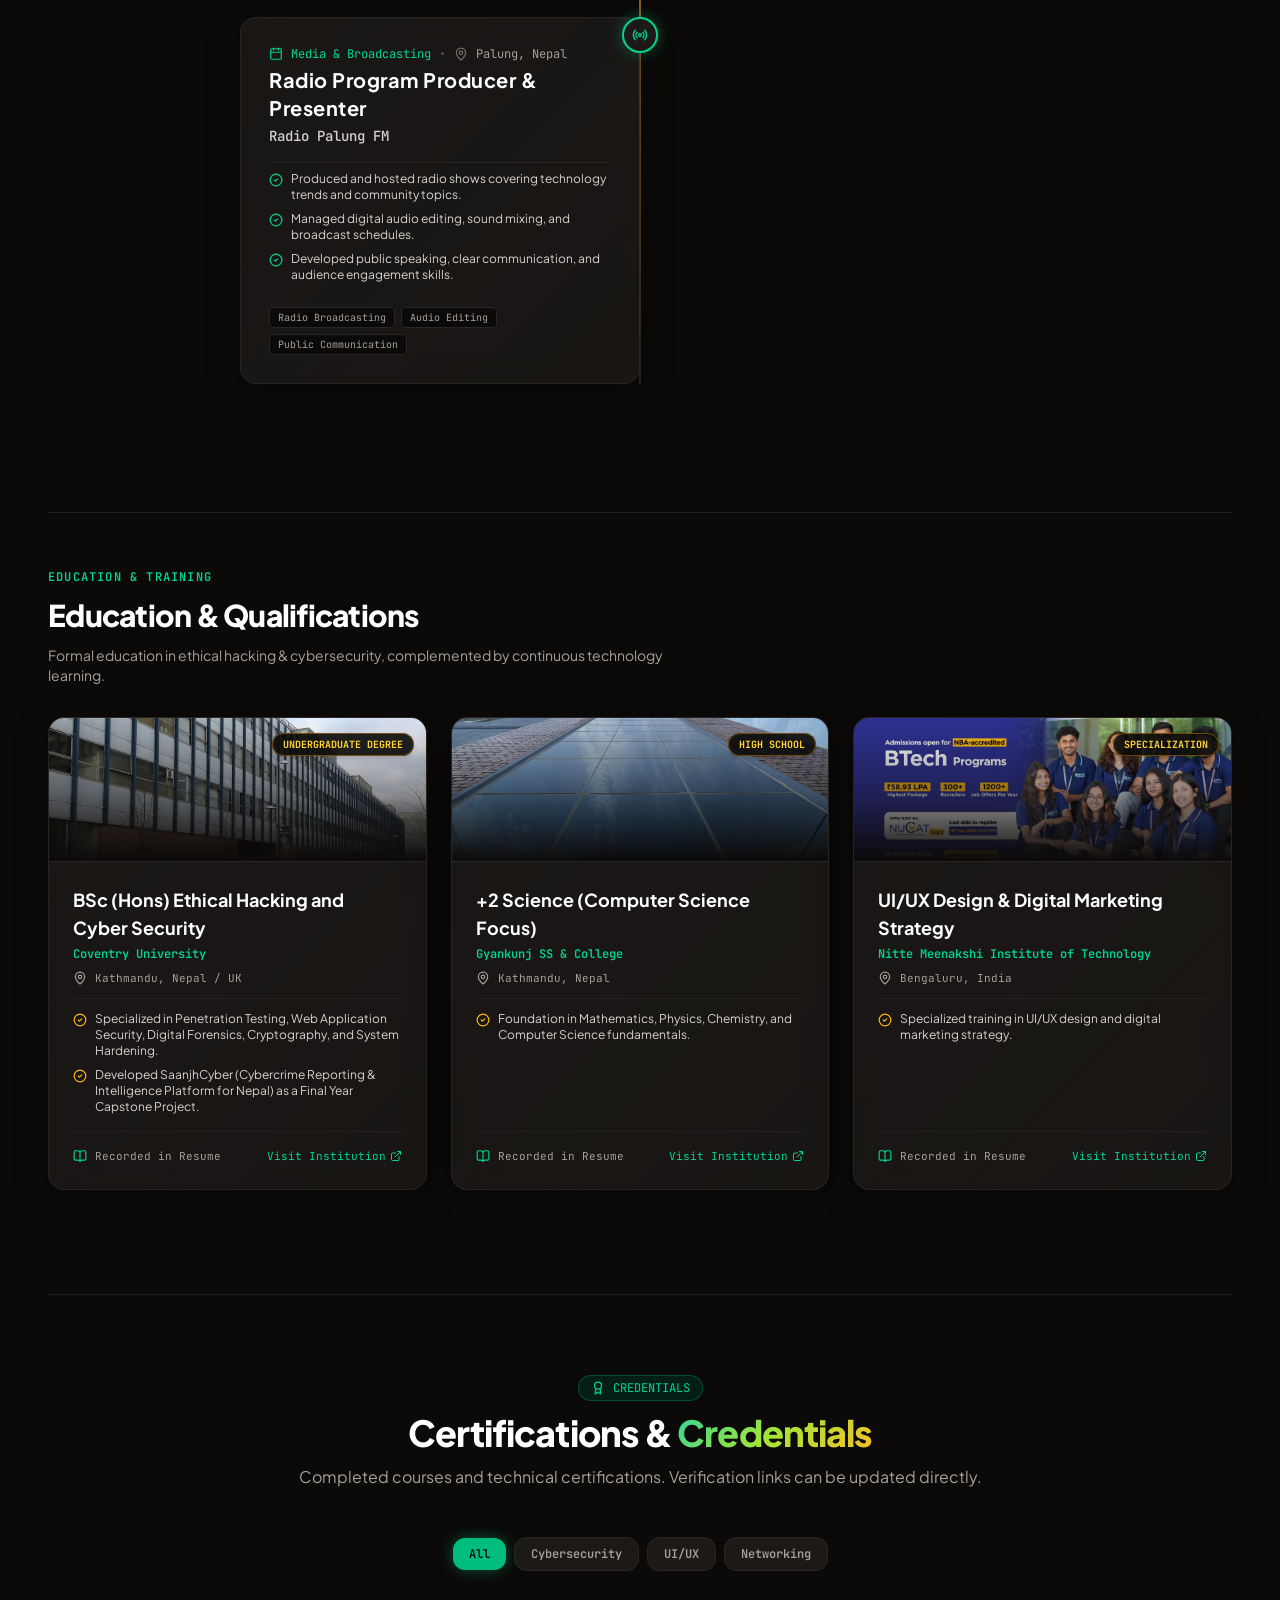
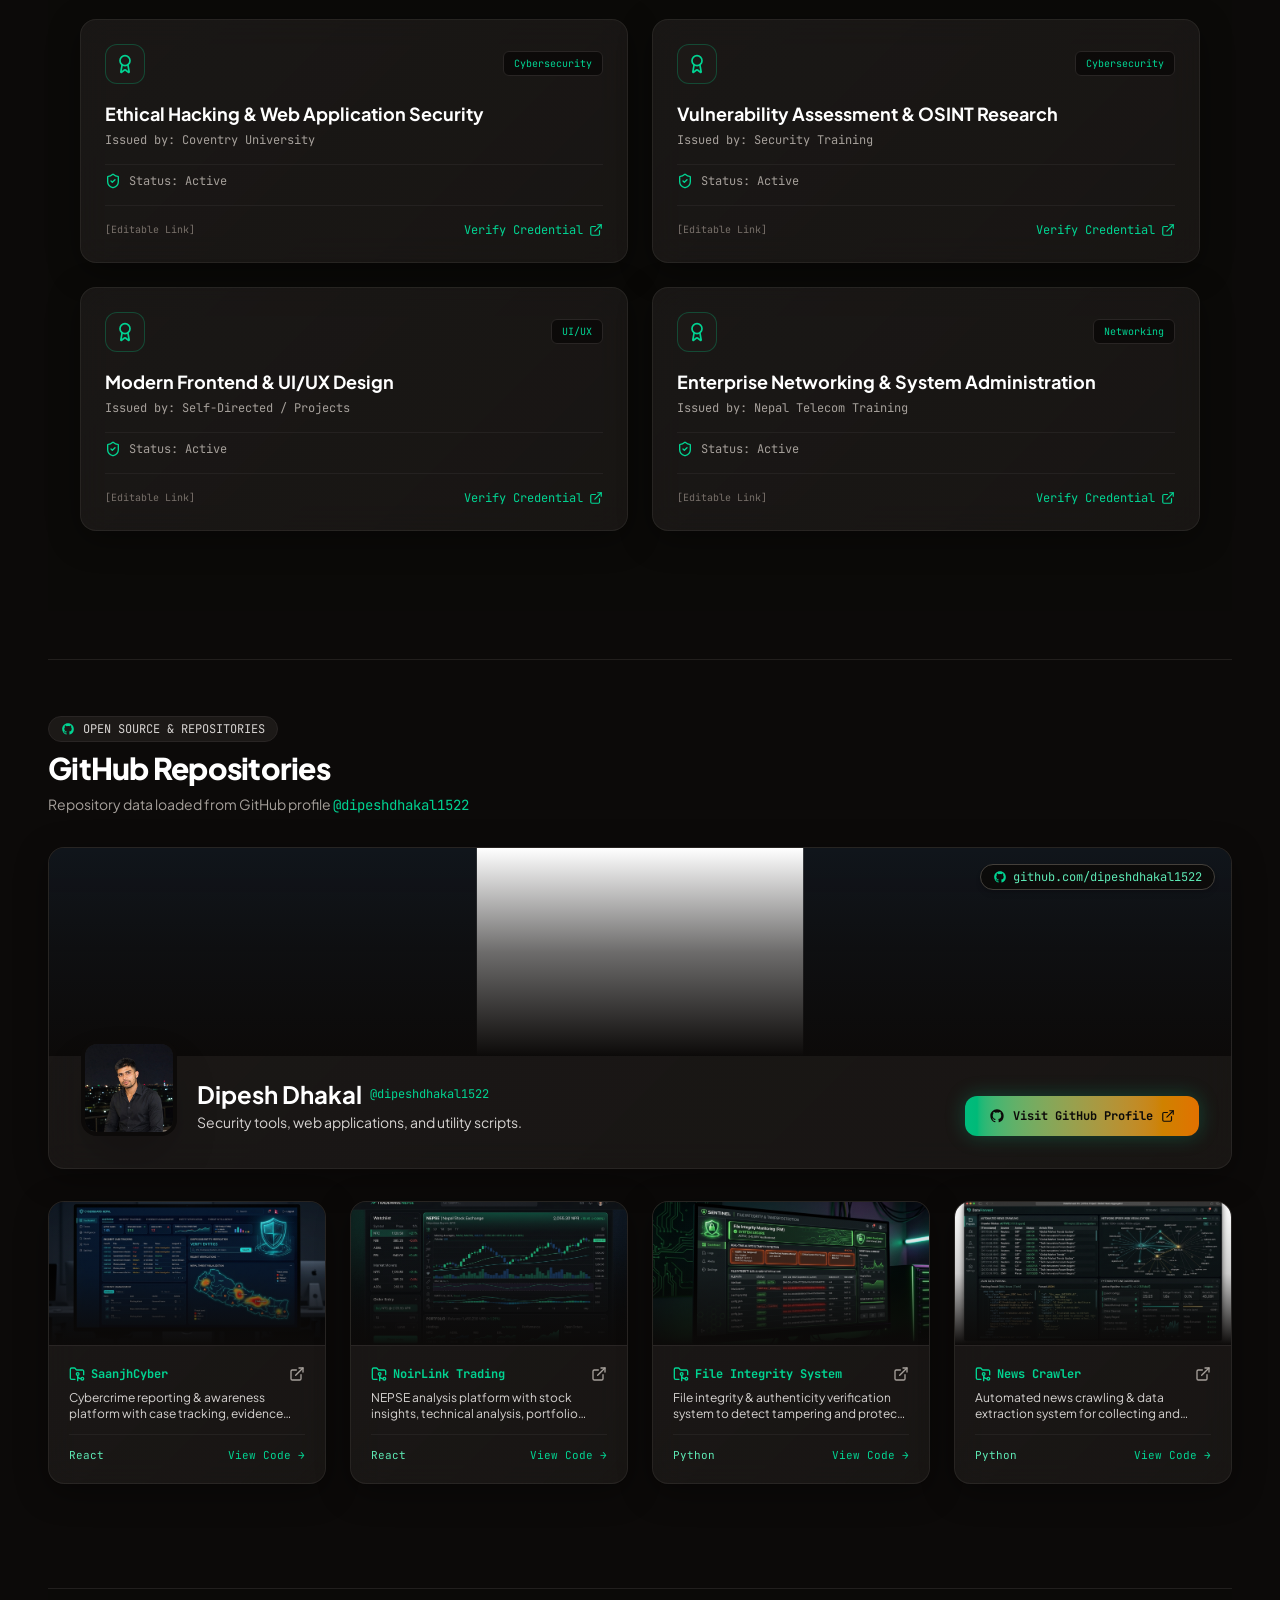
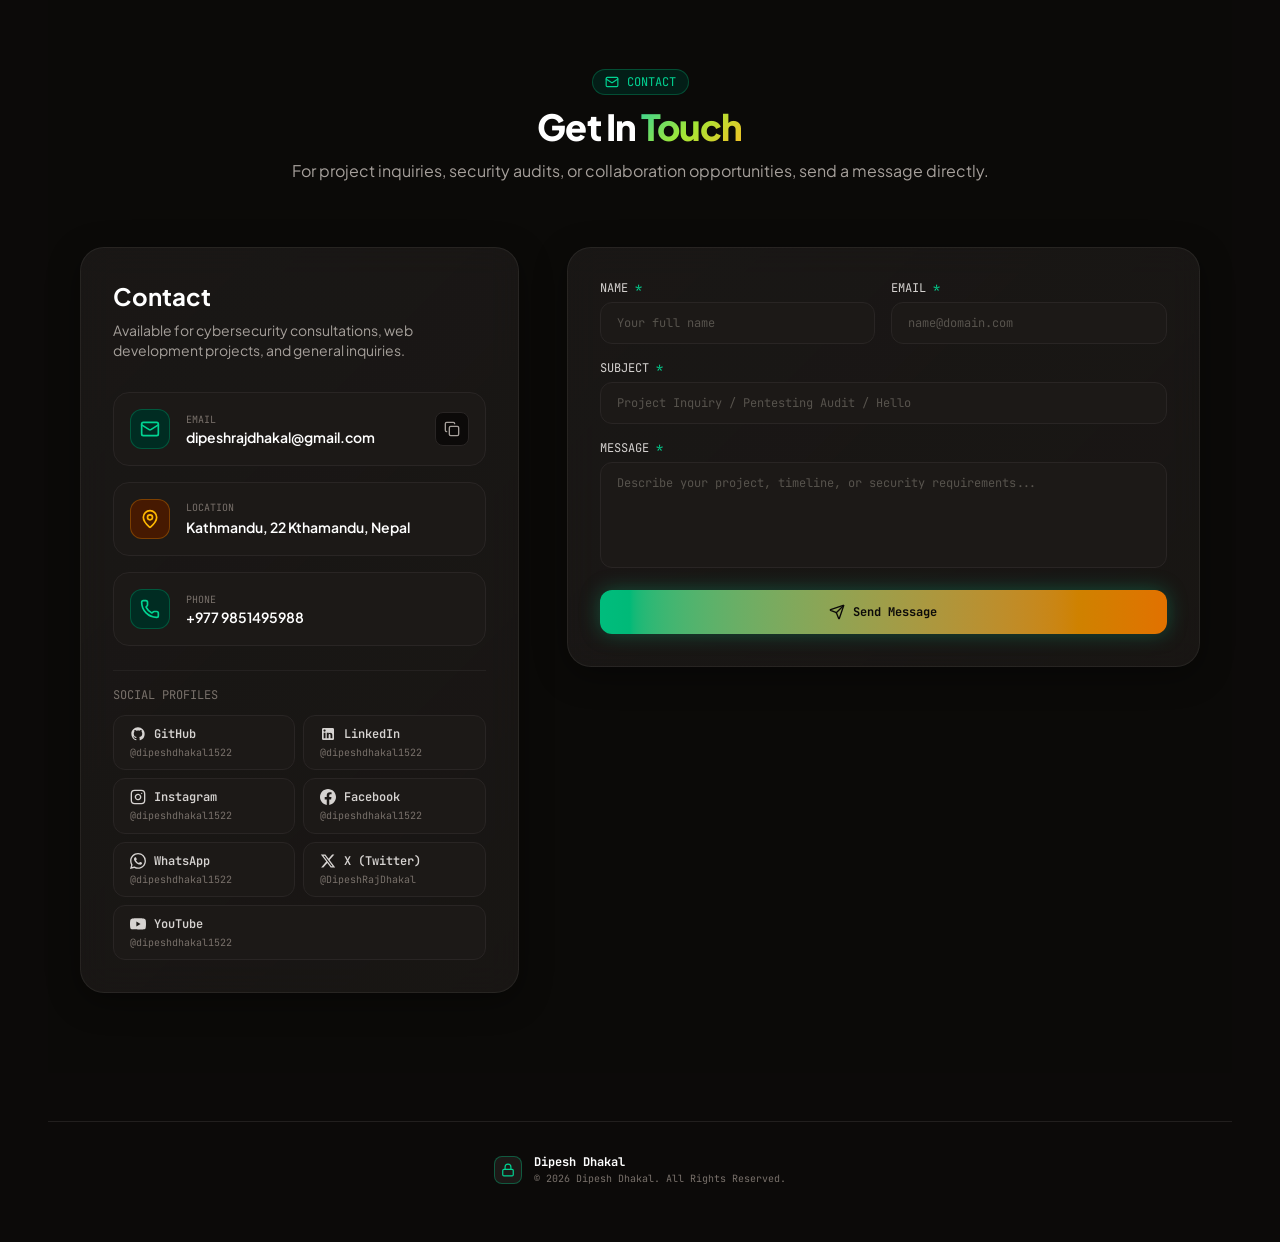
==== commit aa28711c: "Connect Enigma chat to WhatsApp" ====
--- a/index.html
+++ b/index.html
@@ -23,8 +23,8 @@
     <meta property="twitter:card" content="summary_large_image" />
     <meta property="twitter:title" content="Dipesh Dhakal — Cybersecurity Specialist & Web Developer" />
     <meta property="twitter:description" content="Portfolio of Dipesh Dhakal: Cybersecurity Specialist, Web Developer, UI/UX Designer, and Data Analyst." />
-    <script type="module" crossorigin src="/assets/index-BnRURch3.js"></script>
-    <link rel="stylesheet" crossorigin href="/assets/index-DA7oqqXi.css">
+    <script type="module" crossorigin src="/assets/index-D3ei2MKR.js"></script>
+    <link rel="stylesheet" crossorigin href="/assets/index-CGEk8Dgk.css">
   </head>
   <body class="bg-[#0c0a09] text-stone-100 antialiased selection:bg-emerald-500 selection:text-stone-950">
     <div id="root"></div>
--- a/assets/index-CGEk8Dgk.css
+++ b/assets/index-CGEk8Dgk.css
@@ -0,0 +1 @@
+@import "https://fonts.googleapis.com/css2?family=Inter:wght@300;400;500;600;700;800&family=JetBrains+Mono:ital,wght@0,300;0,400;0,500;0,700;1,400&family=Plus+Jakarta+Sans:wght@400;500;600;700;800&display=swap";@layer components;@layer properties{@supports (((-webkit-hyphens:none)) and (not (margin-trim:inline))) or ((-moz-orient:inline) and (not (color:rgb(from red r g b)))){*,:before,:after,::backdrop{--tw-translate-x:0;--tw-translate-y:0;--tw-translate-z:0;--tw-rotate-x:initial;--tw-rotate-y:initial;--tw-rotate-z:initial;--tw-skew-x:initial;--tw-skew-y:initial;--tw-space-y-reverse:0;--tw-border-style:solid;--tw-gradient-position:initial;--tw-gradient-from:#0000;--tw-gradient-via:#0000;--tw-gradient-to:#0000;--tw-gradient-stops:initial;--tw-gradient-via-stops:initial;--tw-gradient-from-position:0%;--tw-gradient-via-position:50%;--tw-gradient-to-position:100%;--tw-leading:initial;--tw-font-weight:initial;--tw-tracking:initial;--tw-shadow:0 0 #0000;--tw-shadow-color:initial;--tw-shadow-alpha:100%;--tw-inset-shadow:0 0 #0000;--tw-inset-shadow-color:initial;--tw-inset-shadow-alpha:100%;--tw-ring-color:initial;--tw-ring-shadow:0 0 #0000;--tw-inset-ring-color:initial;--tw-inset-ring-shadow:0 0 #0000;--tw-ring-inset:initial;--tw-ring-offset-width:0px;--tw-ring-offset-color:#fff;--tw-ring-offset-shadow:0 0 #0000;--tw-blur:initial;--tw-brightness:initial;--tw-contrast:initial;--tw-grayscale:initial;--tw-hue-rotate:initial;--tw-invert:initial;--tw-opacity:initial;--tw-saturate:initial;--tw-sepia:initial;--tw-drop-shadow:initial;--tw-drop-shadow-color:initial;--tw-drop-shadow-alpha:100%;--tw-drop-shadow-size:initial;--tw-backdrop-blur:initial;--tw-backdrop-brightness:initial;--tw-backdrop-contrast:initial;--tw-backdrop-grayscale:initial;--tw-backdrop-hue-rotate:initial;--tw-backdrop-invert:initial;--tw-backdrop-opacity:initial;--tw-backdrop-saturate:initial;--tw-backdrop-sepia:initial;--tw-duration:initial;--tw-scale-x:1;--tw-scale-y:1;--tw-scale-z:1}}}@layer theme{:root,:host{--font-sans:-apple-system, BlinkMacSystemFont, "Segoe UI", Roboto, "Helvetica Neue", "Noto Sans", Arial, sans-serif, "Apple Color Emoji", "Segoe UI Emoji", "Segoe UI Symbol", "Noto Color Emoji";--font-mono:ui-monospace, SFMono-Regular, Menlo, Monaco, Consolas, "Liberation Mono", "Courier New", monospace;--color-red-400:oklch(70.4% .191 22.216);--color-red-500:oklch(63.7% .237 25.331);--color-red-950:oklch(25.8% .092 26.042);--color-amber-300:oklch(87.9% .169 91.605);--color-amber-400:oklch(82.8% .189 84.429);--color-amber-500:oklch(76.9% .188 70.08);--color-amber-600:oklch(66.6% .179 58.318);--color-amber-950:oklch(27.9% .077 45.635);--color-emerald-300:oklch(84.5% .143 164.978);--color-emerald-400:oklch(76.5% .177 163.223);--color-emerald-500:oklch(69.6% .17 162.48);--color-emerald-600:oklch(59.6% .145 163.225);--color-emerald-950:oklch(26.2% .051 172.552);--color-stone-100:oklch(97% .001 106.424);--color-stone-200:oklch(92.3% .003 48.717);--color-stone-300:oklch(86.9% .005 56.366);--color-stone-400:oklch(70.9% .01 56.259);--color-stone-500:oklch(55.3% .013 58.071);--color-stone-600:oklch(44.4% .011 73.639);--color-stone-700:oklch(37.4% .01 67.558);--color-stone-800:oklch(26.8% .007 34.298);--color-stone-900:oklch(21.6% .006 56.043);--color-stone-950:oklch(14.7% .004 49.25);--color-black:#000;--color-white:#fff;--spacing:.25rem;--container-sm:24rem;--container-md:28rem;--container-xl:36rem;--container-2xl:42rem;--container-3xl:48rem;--container-4xl:56rem;--container-7xl:80rem;--text-xs:.75rem;--text-xs--line-height:calc(1 / .75);--text-sm:.875rem;--text-sm--line-height:calc(1.25 / .875);--text-base:1rem;--text-base--line-height:calc(1.5 / 1);--text-lg:1.125rem;--text-lg--line-height:calc(1.75 / 1.125);--text-xl:1.25rem;--text-xl--line-height:calc(1.75 / 1.25);--text-2xl:1.5rem;--text-2xl--line-height:calc(2 / 1.5);--text-3xl:1.875rem;--text-3xl--line-height:calc(2.25 / 1.875);--text-4xl:2.25rem;--text-4xl--line-height:calc(2.5 / 2.25);--text-5xl:3rem;--text-5xl--line-height:1;--font-weight-normal:400;--font-weight-medium:500;--font-weight-semibold:600;--font-weight-bold:700;--font-weight-extrabold:800;--font-weight-black:900;--tracking-tight:-.025em;--tracking-wide:.025em;--tracking-widest:.1em;--leading-tight:1.25;--leading-relaxed:1.625;--radius-md:.375rem;--radius-lg:.5rem;--radius-xl:.75rem;--radius-2xl:1rem;--radius-3xl:1.5rem;--animate-spin:spin 1s linear infinite;--animate-pulse:pulse 2s cubic-bezier(.4, 0, .6, 1) infinite;--animate-bounce:bounce 1s infinite;--blur-md:12px;--blur-xl:24px;--default-transition-duration:.15s;--default-transition-timing-function:cubic-bezier(.4, 0, .2, 1);--default-font-family:var(--font-sans);--default-mono-font-family:var(--font-mono)}}@layer base{*,:after,:before,::backdrop{box-sizing:border-box;border:0 solid;margin:0;padding:0}::file-selector-button{box-sizing:border-box;border:0 solid;margin:0;padding:0}html,:host{-webkit-text-size-adjust:100%;tab-size:4;line-height:1.5;font-family:var(--default-font-family,-apple-system, BlinkMacSystemFont, "Segoe UI", Roboto, "Helvetica Neue", "Noto Sans", Arial, sans-serif, "Apple Color Emoji", "Segoe UI Emoji", "Segoe UI Symbol", "Noto Color Emoji");font-feature-settings:var(--default-font-feature-settings,normal);font-variation-settings:var(--default-font-variation-settings,normal);-webkit-tap-highlight-color:transparent}hr{height:0;color:inherit;border-top-width:1px}abbr:where([title]){-webkit-text-decoration:underline dotted;text-decoration:underline dotted}h1,h2,h3,h4,h5,h6{font-size:inherit;font-weight:inherit}a{color:inherit;-webkit-text-decoration:inherit;-webkit-text-decoration:inherit;-webkit-text-decoration:inherit;-webkit-text-decoration:inherit;text-decoration:inherit}b,strong{font-weight:bolder}code,kbd,samp,pre{font-family:var(--default-mono-font-family,ui-monospace, SFMono-Regular, Menlo, Monaco, Consolas, "Liberation Mono", "Courier New", monospace);font-feature-settings:var(--default-mono-font-feature-settings,normal);font-variation-settings:var(--default-mono-font-variation-settings,normal);font-size:1em}small{font-size:80%}sub,sup{vertical-align:baseline;font-size:75%;line-height:0;position:relative}sub{bottom:-.25em}sup{top:-.5em}table{text-indent:0;border-color:inherit;border-collapse:collapse}:-moz-focusring:where(:not(iframe)){outline:auto}progress{vertical-align:baseline}summary{display:list-item}ol,ul,menu{list-style:none}img,svg,video,canvas,audio,iframe,embed,object{vertical-align:middle;display:block}img,video{max-width:100%;height:auto}button,input,select,optgroup,textarea{font:inherit;font-feature-settings:inherit;font-variation-settings:inherit;letter-spacing:inherit;color:inherit;opacity:1;background-color:#0000;border-radius:0}::file-selector-button{font:inherit;font-feature-settings:inherit;font-variation-settings:inherit;letter-spacing:inherit;color:inherit;opacity:1;background-color:#0000;border-radius:0}:where(select:is([multiple],[size])) optgroup{font-weight:bolder}:where(select:is([multiple],[size])) optgroup option{padding-inline-start:20px}::file-selector-button{margin-inline-end:4px}::placeholder{opacity:1}@supports (not ((-webkit-appearance:-apple-pay-button))) or (contain-intrinsic-size:1px){::placeholder{color:currentColor}@supports (color:color-mix(in lab, red, red)){::placeholder{color:color-mix(in oklab, currentcolor 50%, transparent)}}}textarea{resize:vertical}::-webkit-search-decoration{-webkit-appearance:none}::-webkit-date-and-time-value{min-height:1lh;text-align:inherit}::-webkit-datetime-edit{display:inline-flex}::-webkit-datetime-edit-fields-wrapper{padding:0}::-webkit-datetime-edit{padding-block:0}::-webkit-datetime-edit-year-field{padding-block:0}::-webkit-datetime-edit-month-field{padding-block:0}::-webkit-datetime-edit-day-field{padding-block:0}::-webkit-datetime-edit-hour-field{padding-block:0}::-webkit-datetime-edit-minute-field{padding-block:0}::-webkit-datetime-edit-second-field{padding-block:0}::-webkit-datetime-edit-millisecond-field{padding-block:0}::-webkit-datetime-edit-meridiem-field{padding-block:0}::-webkit-calendar-picker-indicator{line-height:1}:-moz-ui-invalid{box-shadow:none}button,input:where([type=button],[type=reset],[type=submit]){appearance:button}::file-selector-button{appearance:button}::-webkit-inner-spin-button{height:auto}::-webkit-outer-spin-button{height:auto}[hidden]:where(:not([hidden=until-found])){display:none!important}:root{--font-sans:"Plus Jakarta Sans", "Inter", sans-serif;--font-mono:"JetBrains Mono", monospace}html{scroll-behavior:smooth;font-family:var(--font-sans);--lightningcss-light: ;--lightningcss-dark:initial;color-scheme:dark}body{color:#f3f4f6;background-color:#0c0a09;overflow-x:hidden}}@layer utilities{.pointer-events-none{pointer-events:none}.visible{visibility:visible}.absolute{position:absolute}.fixed{position:fixed}.relative{position:relative}.static{position:static}.inset-0{inset:0}.top-0{top:0}.top-3{top:calc(var(--spacing) * 3)}.top-4{top:calc(var(--spacing) * 4)}.right-0{right:0}.right-3{right:calc(var(--spacing) * 3)}.right-4{right:calc(var(--spacing) * 4)}.bottom-0{bottom:0}.bottom-3{bottom:calc(var(--spacing) * 3)}.bottom-5{bottom:calc(var(--spacing) * 5)}.bottom-24{bottom:calc(var(--spacing) * 24)}.left-0{left:0}.left-4{left:calc(var(--spacing) * 4)}.z-0{z-index:0}.z-10{z-index:10}.z-40{z-index:40}.z-50{z-index:50}.col-span-2{grid-column:span 2/span 2}.container{width:100%}@media (width>=40rem){.container{max-width:40rem}}@media (width>=48rem){.container{max-width:48rem}}@media (width>=64rem){.container{max-width:64rem}}@media (width>=80rem){.container{max-width:80rem}}@media (width>=96rem){.container{max-width:96rem}}.mx-auto{margin-inline:auto}.my-8{margin-block:calc(var(--spacing) * 8)}.-mt-4{margin-top:calc(var(--spacing) * -4)}.-mt-12{margin-top:calc(var(--spacing) * -12)}.mt-0\.5{margin-top:calc(var(--spacing) * .5)}.mt-1{margin-top:var(--spacing)}.mt-2{margin-top:calc(var(--spacing) * 2)}.mt-4{margin-top:calc(var(--spacing) * 4)}.mr-1{margin-right:var(--spacing)}.mb-2{margin-bottom:calc(var(--spacing) * 2)}.mb-3{margin-bottom:calc(var(--spacing) * 3)}.mb-6{margin-bottom:calc(var(--spacing) * 6)}.mb-8{margin-bottom:calc(var(--spacing) * 8)}.mb-12{margin-bottom:calc(var(--spacing) * 12)}.mb-14{margin-bottom:calc(var(--spacing) * 14)}.mb-16{margin-bottom:calc(var(--spacing) * 16)}.ml-0\.5{margin-left:calc(var(--spacing) * .5)}.ml-2{margin-left:calc(var(--spacing) * 2)}.ml-12{margin-left:calc(var(--spacing) * 12)}.ml-auto{margin-left:auto}.line-clamp-2{-webkit-line-clamp:2;-webkit-box-orient:vertical;display:-webkit-box;overflow:hidden}.line-clamp-3{-webkit-line-clamp:3;-webkit-box-orient:vertical;display:-webkit-box;overflow:hidden}.block{display:block}.flex{display:flex}.grid{display:grid}.hidden{display:none}.inline-block{display:inline-block}.inline-flex{display:inline-flex}.h-1\.5{height:calc(var(--spacing) * 1.5)}.h-2{height:calc(var(--spacing) * 2)}.h-3{height:calc(var(--spacing) * 3)}.h-3\.5{height:calc(var(--spacing) * 3.5)}.h-4{height:calc(var(--spacing) * 4)}.h-5{height:calc(var(--spacing) * 5)}.h-5\.5{height:calc(var(--spacing) * 5.5)}.h-7{height:calc(var(--spacing) * 7)}.h-8{height:calc(var(--spacing) * 8)}.h-9{height:calc(var(--spacing) * 9)}.h-10{height:calc(var(--spacing) * 10)}.h-11{height:calc(var(--spacing) * 11)}.h-14{height:calc(var(--spacing) * 14)}.h-16{height:calc(var(--spacing) * 16)}.h-20{height:calc(var(--spacing) * 20)}.h-36{height:calc(var(--spacing) * 36)}.h-44{height:calc(var(--spacing) * 44)}.h-80{height:calc(var(--spacing) * 80)}.h-\[520px\]{height:520px}.h-full{height:100%}.max-h-72{max-height:calc(var(--spacing) * 72)}.max-h-\[60vh\]{max-height:60vh}.max-h-\[75vh\]{max-height:75vh}.min-h-\[32px\]{min-height:32px}.min-h-screen{min-height:100vh}.w-0\.5{width:calc(var(--spacing) * .5)}.w-1\.5{width:calc(var(--spacing) * 1.5)}.w-2{width:calc(var(--spacing) * 2)}.w-3{width:calc(var(--spacing) * 3)}.w-3\.5{width:calc(var(--spacing) * 3.5)}.w-4{width:calc(var(--spacing) * 4)}.w-5{width:calc(var(--spacing) * 5)}.w-5\.5{width:calc(var(--spacing) * 5.5)}.w-7{width:calc(var(--spacing) * 7)}.w-8{width:calc(var(--spacing) * 8)}.w-9{width:calc(var(--spacing) * 9)}.w-10{width:calc(var(--spacing) * 10)}.w-11{width:calc(var(--spacing) * 11)}.w-14{width:calc(var(--spacing) * 14)}.w-16{width:calc(var(--spacing) * 16)}.w-20{width:calc(var(--spacing) * 20)}.w-24{width:calc(var(--spacing) * 24)}.w-48{width:calc(var(--spacing) * 48)}.w-\[2px\]{width:2px}.w-\[calc\(100vw-2rem\)\]{width:calc(100vw - 2rem)}.w-full{width:100%}.max-w-2xl{max-width:var(--container-2xl)}.max-w-3xl{max-width:var(--container-3xl)}.max-w-4xl{max-width:var(--container-4xl)}.max-w-7xl{max-width:var(--container-7xl)}.max-w-\[85\%\]{max-width:85%}.max-w-md{max-width:var(--container-md)}.max-w-sm{max-width:var(--container-sm)}.max-w-xl{max-width:var(--container-xl)}.min-w-0{min-width:0}.flex-1{flex:1}.shrink-0{flex-shrink:0}.-translate-x-1\/2{--tw-translate-x:calc(calc(1 / 2 * 100%) * -1);translate:var(--tw-translate-x) var(--tw-translate-y)}.transform{transform:var(--tw-rotate-x,) var(--tw-rotate-y,) var(--tw-rotate-z,) var(--tw-skew-x,) var(--tw-skew-y,)}.animate-bounce{animation:var(--animate-bounce)}.animate-pulse{animation:var(--animate-pulse)}.animate-spin{animation:var(--animate-spin)}.cursor-default{cursor:default}.cursor-pointer{cursor:pointer}.resize{resize:both}.resize-none{resize:none}.list-inside{list-style-position:inside}.list-disc{list-style-type:disc}.grid-cols-1{grid-template-columns:repeat(1,minmax(0,1fr))}.grid-cols-2{grid-template-columns:repeat(2,minmax(0,1fr))}.flex-col{flex-direction:column}.flex-wrap{flex-wrap:wrap}.items-center{align-items:center}.items-end{align-items:flex-end}.items-start{align-items:flex-start}.justify-between{justify-content:space-between}.justify-center{justify-content:center}.justify-end{justify-content:flex-end}.justify-start{justify-content:flex-start}.gap-0\.5{gap:calc(var(--spacing) * .5)}.gap-1{gap:var(--spacing)}.gap-1\.5{gap:calc(var(--spacing) * 1.5)}.gap-2{gap:calc(var(--spacing) * 2)}.gap-2\.5{gap:calc(var(--spacing) * 2.5)}.gap-3{gap:calc(var(--spacing) * 3)}.gap-3\.5{gap:calc(var(--spacing) * 3.5)}.gap-4{gap:calc(var(--spacing) * 4)}.gap-5{gap:calc(var(--spacing) * 5)}.gap-6{gap:calc(var(--spacing) * 6)}.gap-10{gap:calc(var(--spacing) * 10)}.gap-12{gap:calc(var(--spacing) * 12)}:where(.space-y-1>:not(:last-child)){--tw-space-y-reverse:0;margin-block-start:calc(var(--spacing) * var(--tw-space-y-reverse));margin-block-end:calc(var(--spacing) * calc(1 - var(--tw-space-y-reverse)))}:where(.space-y-1\.5>:not(:last-child)){--tw-space-y-reverse:0;margin-block-start:calc(calc(var(--spacing) * 1.5) * var(--tw-space-y-reverse));margin-block-end:calc(calc(var(--spacing) * 1.5) * calc(1 - var(--tw-space-y-reverse)))}:where(.space-y-2>:not(:last-child)){--tw-space-y-reverse:0;margin-block-start:calc(calc(var(--spacing) * 2) * var(--tw-space-y-reverse));margin-block-end:calc(calc(var(--spacing) * 2) * calc(1 - var(--tw-space-y-reverse)))}:where(.space-y-2\.5>:not(:last-child)){--tw-space-y-reverse:0;margin-block-start:calc(calc(var(--spacing) * 2.5) * var(--tw-space-y-reverse));margin-block-end:calc(calc(var(--spacing) * 2.5) * calc(1 - var(--tw-space-y-reverse)))}:where(.space-y-3>:not(:last-child)){--tw-space-y-reverse:0;margin-block-start:calc(calc(var(--spacing) * 3) * var(--tw-space-y-reverse));margin-block-end:calc(calc(var(--spacing) * 3) * calc(1 - var(--tw-space-y-reverse)))}:where(.space-y-4>:not(:last-child)){--tw-space-y-reverse:0;margin-block-start:calc(calc(var(--spacing) * 4) * var(--tw-space-y-reverse));margin-block-end:calc(calc(var(--spacing) * 4) * calc(1 - var(--tw-space-y-reverse)))}:where(.space-y-5>:not(:last-child)){--tw-space-y-reverse:0;margin-block-start:calc(calc(var(--spacing) * 5) * var(--tw-space-y-reverse));margin-block-end:calc(calc(var(--spacing) * 5) * calc(1 - var(--tw-space-y-reverse)))}:where(.space-y-6>:not(:last-child)){--tw-space-y-reverse:0;margin-block-start:calc(calc(var(--spacing) * 6) * var(--tw-space-y-reverse));margin-block-end:calc(calc(var(--spacing) * 6) * calc(1 - var(--tw-space-y-reverse)))}:where(.space-y-8>:not(:last-child)){--tw-space-y-reverse:0;margin-block-start:calc(calc(var(--spacing) * 8) * var(--tw-space-y-reverse));margin-block-end:calc(calc(var(--spacing) * 8) * calc(1 - var(--tw-space-y-reverse)))}:where(.space-y-12>:not(:last-child)){--tw-space-y-reverse:0;margin-block-start:calc(calc(var(--spacing) * 12) * var(--tw-space-y-reverse));margin-block-end:calc(calc(var(--spacing) * 12) * calc(1 - var(--tw-space-y-reverse)))}.gap-y-3{row-gap:calc(var(--spacing) * 3)}.truncate{text-overflow:ellipsis;white-space:nowrap;overflow:hidden}.overflow-hidden{overflow:hidden}.overflow-x-auto{overflow-x:auto}.overflow-y-auto{overflow-y:auto}.scroll-smooth{scroll-behavior:smooth}.rounded{border-radius:.25rem}.rounded-2xl{border-radius:var(--radius-2xl)}.rounded-3xl{border-radius:var(--radius-3xl)}.rounded-\[22px\]{border-radius:22px}.rounded-full{border-radius:2147483647px}.rounded-lg{border-radius:var(--radius-lg)}.rounded-md{border-radius:var(--radius-md)}.rounded-xl{border-radius:var(--radius-xl)}.rounded-br-md{border-bottom-right-radius:var(--radius-md)}.rounded-bl-md{border-bottom-left-radius:var(--radius-md)}.border{border-style:var(--tw-border-style);border-width:1px}.border-2{border-style:var(--tw-border-style);border-width:2px}.border-4{border-style:var(--tw-border-style);border-width:4px}.border-t{border-top-style:var(--tw-border-style);border-top-width:1px}.border-r{border-right-style:var(--tw-border-style);border-right-width:1px}.border-b{border-bottom-style:var(--tw-border-style);border-bottom-width:1px}.border-l-2{border-left-style:var(--tw-border-style);border-left-width:2px}.border-none{--tw-border-style:none;border-style:none}.border-amber-500\/30{border-color:#f99c004d}@supports (color:color-mix(in lab, red, red)){.border-amber-500\/30{border-color:color-mix(in oklab, var(--color-amber-500) 30%, transparent)}}.border-amber-500\/40{border-color:#f99c0066}@supports (color:color-mix(in lab, red, red)){.border-amber-500\/40{border-color:color-mix(in oklab, var(--color-amber-500) 40%, transparent)}}.border-emerald-400{border-color:var(--color-emerald-400)}.border-emerald-500\/30{border-color:#00bb7f4d}@supports (color:color-mix(in lab, red, red)){.border-emerald-500\/30{border-color:color-mix(in oklab, var(--color-emerald-500) 30%, transparent)}}.border-emerald-500\/40{border-color:#00bb7f66}@supports (color:color-mix(in lab, red, red)){.border-emerald-500\/40{border-color:color-mix(in oklab, var(--color-emerald-500) 40%, transparent)}}.border-red-500\/30{border-color:#fb2c364d}@supports (color:color-mix(in lab, red, red)){.border-red-500\/30{border-color:color-mix(in oklab, var(--color-red-500) 30%, transparent)}}.border-red-500\/60{border-color:#fb2c3699}@supports (color:color-mix(in lab, red, red)){.border-red-500\/60{border-color:color-mix(in oklab, var(--color-red-500) 60%, transparent)}}.border-stone-700{border-color:var(--color-stone-700)}.border-stone-700\/60{border-color:#44403b99}@supports (color:color-mix(in lab, red, red)){.border-stone-700\/60{border-color:color-mix(in oklab, var(--color-stone-700) 60%, transparent)}}.border-stone-700\/80{border-color:#44403bcc}@supports (color:color-mix(in lab, red, red)){.border-stone-700\/80{border-color:color-mix(in oklab, var(--color-stone-700) 80%, transparent)}}.border-stone-800{border-color:var(--color-stone-800)}.border-stone-800\/70{border-color:#292524b3}@supports (color:color-mix(in lab, red, red)){.border-stone-800\/70{border-color:color-mix(in oklab, var(--color-stone-800) 70%, transparent)}}.border-stone-800\/80{border-color:#292524cc}@supports (color:color-mix(in lab, red, red)){.border-stone-800\/80{border-color:color-mix(in oklab, var(--color-stone-800) 80%, transparent)}}.border-stone-800\/90{border-color:#292524e6}@supports (color:color-mix(in lab, red, red)){.border-stone-800\/90{border-color:color-mix(in oklab, var(--color-stone-800) 90%, transparent)}}.border-stone-950{border-color:var(--color-stone-950)}.bg-\[\#0c0a09\]{background-color:#0c0a09}.bg-\[\#0c0a09\]\/95{background-color:oklab(14.6896% .00269514 .00312785/.95)}.bg-amber-500\/20{background-color:#f99c0033}@supports (color:color-mix(in lab, red, red)){.bg-amber-500\/20{background-color:color-mix(in oklab, var(--color-amber-500) 20%, transparent)}}.bg-amber-500\/80{background-color:#f99c00cc}@supports (color:color-mix(in lab, red, red)){.bg-amber-500\/80{background-color:color-mix(in oklab, var(--color-amber-500) 80%, transparent)}}.bg-amber-600{background-color:var(--color-amber-600)}.bg-amber-950{background-color:var(--color-amber-950)}.bg-amber-950\/40{background-color:#46190166}@supports (color:color-mix(in lab, red, red)){.bg-amber-950\/40{background-color:color-mix(in oklab, var(--color-amber-950) 40%, transparent)}}.bg-amber-950\/80{background-color:#461901cc}@supports (color:color-mix(in lab, red, red)){.bg-amber-950\/80{background-color:color-mix(in oklab, var(--color-amber-950) 80%, transparent)}}.bg-black\/40{background-color:#0006}@supports (color:color-mix(in lab, red, red)){.bg-black\/40{background-color:color-mix(in oklab, var(--color-black) 40%, transparent)}}.bg-emerald-400{background-color:var(--color-emerald-400)}.bg-emerald-500{background-color:var(--color-emerald-500)}.bg-emerald-500\/15{background-color:#00bb7f26}@supports (color:color-mix(in lab, red, red)){.bg-emerald-500\/15{background-color:color-mix(in oklab, var(--color-emerald-500) 15%, transparent)}}.bg-emerald-500\/80{background-color:#00bb7fcc}@supports (color:color-mix(in lab, red, red)){.bg-emerald-500\/80{background-color:color-mix(in oklab, var(--color-emerald-500) 80%, transparent)}}.bg-emerald-950{background-color:var(--color-emerald-950)}.bg-emerald-950\/40{background-color:#002c2266}@supports (color:color-mix(in lab, red, red)){.bg-emerald-950\/40{background-color:color-mix(in oklab, var(--color-emerald-950) 40%, transparent)}}.bg-emerald-950\/60{background-color:#002c2299}@supports (color:color-mix(in lab, red, red)){.bg-emerald-950\/60{background-color:color-mix(in oklab, var(--color-emerald-950) 60%, transparent)}}.bg-emerald-950\/80{background-color:#002c22cc}@supports (color:color-mix(in lab, red, red)){.bg-emerald-950\/80{background-color:color-mix(in oklab, var(--color-emerald-950) 80%, transparent)}}.bg-red-500\/80{background-color:#fb2c36cc}@supports (color:color-mix(in lab, red, red)){.bg-red-500\/80{background-color:color-mix(in oklab, var(--color-red-500) 80%, transparent)}}.bg-red-950\/40{background-color:#46080966}@supports (color:color-mix(in lab, red, red)){.bg-red-950\/40{background-color:color-mix(in oklab, var(--color-red-950) 40%, transparent)}}.bg-stone-800{background-color:var(--color-stone-800)}.bg-stone-800\/90{background-color:#292524e6}@supports (color:color-mix(in lab, red, red)){.bg-stone-800\/90{background-color:color-mix(in oklab, var(--color-stone-800) 90%, transparent)}}.bg-stone-900{background-color:var(--color-stone-900)}.bg-stone-900\/80{background-color:#1c1917cc}@supports (color:color-mix(in lab, red, red)){.bg-stone-900\/80{background-color:color-mix(in oklab, var(--color-stone-900) 80%, transparent)}}.bg-stone-900\/90{background-color:#1c1917e6}@supports (color:color-mix(in lab, red, red)){.bg-stone-900\/90{background-color:color-mix(in oklab, var(--color-stone-900) 90%, transparent)}}.bg-stone-900\/95{background-color:#1c1917f2}@supports (color:color-mix(in lab, red, red)){.bg-stone-900\/95{background-color:color-mix(in oklab, var(--color-stone-900) 95%, transparent)}}.bg-stone-950{background-color:var(--color-stone-950)}.bg-stone-950\/40{background-color:#0c0a0966}@supports (color:color-mix(in lab, red, red)){.bg-stone-950\/40{background-color:color-mix(in oklab, var(--color-stone-950) 40%, transparent)}}.bg-stone-950\/70{background-color:#0c0a09b3}@supports (color:color-mix(in lab, red, red)){.bg-stone-950\/70{background-color:color-mix(in oklab, var(--color-stone-950) 70%, transparent)}}.bg-stone-950\/80{background-color:#0c0a09cc}@supports (color:color-mix(in lab, red, red)){.bg-stone-950\/80{background-color:color-mix(in oklab, var(--color-stone-950) 80%, transparent)}}.bg-stone-950\/90{background-color:#0c0a09e6}@supports (color:color-mix(in lab, red, red)){.bg-stone-950\/90{background-color:color-mix(in oklab, var(--color-stone-950) 90%, transparent)}}.bg-transparent{background-color:#0000}.bg-gradient-to-b{--tw-gradient-position:to bottom in oklab;background-image:linear-gradient(var(--tw-gradient-stops))}.bg-gradient-to-r{--tw-gradient-position:to right in oklab;background-image:linear-gradient(var(--tw-gradient-stops))}.bg-gradient-to-t{--tw-gradient-position:to top in oklab;background-image:linear-gradient(var(--tw-gradient-stops))}.bg-gradient-to-tr{--tw-gradient-position:to top right in oklab;background-image:linear-gradient(var(--tw-gradient-stops))}.from-\[\#0a1128\]{--tw-gradient-from:#0a1128;--tw-gradient-stops:var(--tw-gradient-via-stops,var(--tw-gradient-position), var(--tw-gradient-from) var(--tw-gradient-from-position), var(--tw-gradient-to) var(--tw-gradient-to-position))}.from-\[\#1a0c2e\]{--tw-gradient-from:#1a0c2e;--tw-gradient-stops:var(--tw-gradient-via-stops,var(--tw-gradient-position), var(--tw-gradient-from) var(--tw-gradient-from-position), var(--tw-gradient-to) var(--tw-gradient-to-position))}.from-\[\#091b18\]{--tw-gradient-from:#091b18;--tw-gradient-stops:var(--tw-gradient-via-stops,var(--tw-gradient-position), var(--tw-gradient-from) var(--tw-gradient-from-position), var(--tw-gradient-to) var(--tw-gradient-to-position))}.from-\[\#08172e\]{--tw-gradient-from:#08172e;--tw-gradient-stops:var(--tw-gradient-via-stops,var(--tw-gradient-position), var(--tw-gradient-from) var(--tw-gradient-from-position), var(--tw-gradient-to) var(--tw-gradient-to-position))}.from-amber-600{--tw-gradient-from:var(--color-amber-600);--tw-gradient-stops:var(--tw-gradient-via-stops,var(--tw-gradient-position), var(--tw-gradient-from) var(--tw-gradient-from-position), var(--tw-gradient-to) var(--tw-gradient-to-position))}.from-emerald-500{--tw-gradient-from:var(--color-emerald-500);--tw-gradient-stops:var(--tw-gradient-via-stops,var(--tw-gradient-position), var(--tw-gradient-from) var(--tw-gradient-from-position), var(--tw-gradient-to) var(--tw-gradient-to-position))}.from-emerald-600{--tw-gradient-from:var(--color-emerald-600);--tw-gradient-stops:var(--tw-gradient-via-stops,var(--tw-gradient-position), var(--tw-gradient-from) var(--tw-gradient-from-position), var(--tw-gradient-to) var(--tw-gradient-to-position))}.from-emerald-950\/80{--tw-gradient-from:#002c22cc}@supports (color:color-mix(in lab, red, red)){.from-emerald-950\/80{--tw-gradient-from:color-mix(in oklab, var(--color-emerald-950) 80%, transparent)}}.from-emerald-950\/80{--tw-gradient-stops:var(--tw-gradient-via-stops,var(--tw-gradient-position), var(--tw-gradient-from) var(--tw-gradient-from-position), var(--tw-gradient-to) var(--tw-gradient-to-position))}.from-stone-950{--tw-gradient-from:var(--color-stone-950);--tw-gradient-stops:var(--tw-gradient-via-stops,var(--tw-gradient-position), var(--tw-gradient-from) var(--tw-gradient-from-position), var(--tw-gradient-to) var(--tw-gradient-to-position))}.via-amber-500{--tw-gradient-via:var(--color-amber-500);--tw-gradient-via-stops:var(--tw-gradient-position), var(--tw-gradient-from) var(--tw-gradient-from-position), var(--tw-gradient-via) var(--tw-gradient-via-position), var(--tw-gradient-to) var(--tw-gradient-to-position);--tw-gradient-stops:var(--tw-gradient-via-stops)}.via-amber-600{--tw-gradient-via:var(--color-amber-600);--tw-gradient-via-stops:var(--tw-gradient-position), var(--tw-gradient-from) var(--tw-gradient-from-position), var(--tw-gradient-via) var(--tw-gradient-via-position), var(--tw-gradient-to) var(--tw-gradient-to-position);--tw-gradient-stops:var(--tw-gradient-via-stops)}.via-stone-950\/20{--tw-gradient-via:#0c0a0933}@supports (color:color-mix(in lab, red, red)){.via-stone-950\/20{--tw-gradient-via:color-mix(in oklab, var(--color-stone-950) 20%, transparent)}}.via-stone-950\/20{--tw-gradient-via-stops:var(--tw-gradient-position), var(--tw-gradient-from) var(--tw-gradient-from-position), var(--tw-gradient-via) var(--tw-gradient-via-position), var(--tw-gradient-to) var(--tw-gradient-to-position);--tw-gradient-stops:var(--tw-gradient-via-stops)}.via-stone-950\/40{--tw-gradient-via:#0c0a0966}@supports (color:color-mix(in lab, red, red)){.via-stone-950\/40{--tw-gradient-via:color-mix(in oklab, var(--color-stone-950) 40%, transparent)}}.via-stone-950\/40{--tw-gradient-via-stops:var(--tw-gradient-position), var(--tw-gradient-from) var(--tw-gradient-from-position), var(--tw-gradient-via) var(--tw-gradient-via-position), var(--tw-gradient-to) var(--tw-gradient-to-position);--tw-gradient-stops:var(--tw-gradient-via-stops)}.via-stone-950\/60{--tw-gradient-via:#0c0a0999}@supports (color:color-mix(in lab, red, red)){.via-stone-950\/60{--tw-gradient-via:color-mix(in oklab, var(--color-stone-950) 60%, transparent)}}.via-stone-950\/60{--tw-gradient-via-stops:var(--tw-gradient-position), var(--tw-gradient-from) var(--tw-gradient-from-position), var(--tw-gradient-via) var(--tw-gradient-via-position), var(--tw-gradient-to) var(--tw-gradient-to-position);--tw-gradient-stops:var(--tw-gradient-via-stops)}.to-\[\#0e071c\]{--tw-gradient-to:#0e071c;--tw-gradient-stops:var(--tw-gradient-via-stops,var(--tw-gradient-position), var(--tw-gradient-from) var(--tw-gradient-from-position), var(--tw-gradient-to) var(--tw-gradient-to-position))}.to-\[\#0f2d27\]{--tw-gradient-to:#0f2d27;--tw-gradient-stops:var(--tw-gradient-via-stops,var(--tw-gradient-position), var(--tw-gradient-from) var(--tw-gradient-from-position), var(--tw-gradient-to) var(--tw-gradient-to-position))}.to-\[\#040e1f\]{--tw-gradient-to:#040e1f;--tw-gradient-stops:var(--tw-gradient-via-stops,var(--tw-gradient-position), var(--tw-gradient-from) var(--tw-gradient-from-position), var(--tw-gradient-to) var(--tw-gradient-to-position))}.to-\[\#121c3b\]{--tw-gradient-to:#121c3b;--tw-gradient-stops:var(--tw-gradient-via-stops,var(--tw-gradient-position), var(--tw-gradient-from) var(--tw-gradient-from-position), var(--tw-gradient-to) var(--tw-gradient-to-position))}.to-amber-500{--tw-gradient-to:var(--color-amber-500);--tw-gradient-stops:var(--tw-gradient-via-stops,var(--tw-gradient-position), var(--tw-gradient-from) var(--tw-gradient-from-position), var(--tw-gradient-to) var(--tw-gradient-to-position))}.to-amber-600{--tw-gradient-to:var(--color-amber-600);--tw-gradient-stops:var(--tw-gradient-via-stops,var(--tw-gradient-position), var(--tw-gradient-from) var(--tw-gradient-from-position), var(--tw-gradient-to) var(--tw-gradient-to-position))}.to-emerald-400{--tw-gradient-to:var(--color-emerald-400);--tw-gradient-stops:var(--tw-gradient-via-stops,var(--tw-gradient-position), var(--tw-gradient-from) var(--tw-gradient-from-position), var(--tw-gradient-to) var(--tw-gradient-to-position))}.to-stone-800{--tw-gradient-to:var(--color-stone-800);--tw-gradient-stops:var(--tw-gradient-via-stops,var(--tw-gradient-position), var(--tw-gradient-from) var(--tw-gradient-from-position), var(--tw-gradient-to) var(--tw-gradient-to-position))}.to-stone-900{--tw-gradient-to:var(--color-stone-900);--tw-gradient-stops:var(--tw-gradient-via-stops,var(--tw-gradient-position), var(--tw-gradient-from) var(--tw-gradient-from-position), var(--tw-gradient-to) var(--tw-gradient-to-position))}.to-transparent{--tw-gradient-to:transparent;--tw-gradient-stops:var(--tw-gradient-via-stops,var(--tw-gradient-position), var(--tw-gradient-from) var(--tw-gradient-from-position), var(--tw-gradient-to) var(--tw-gradient-to-position))}.object-contain{object-fit:contain}.object-cover{object-fit:cover}.object-top{object-position:top}.p-1{padding:var(--spacing)}.p-1\.5{padding:calc(var(--spacing) * 1.5)}.p-2{padding:calc(var(--spacing) * 2)}.p-3{padding:calc(var(--spacing) * 3)}.p-3\.5{padding:calc(var(--spacing) * 3.5)}.p-4{padding:calc(var(--spacing) * 4)}.p-5{padding:calc(var(--spacing) * 5)}.p-6{padding:calc(var(--spacing) * 6)}.px-1{padding-inline:var(--spacing)}.px-1\.5{padding-inline:calc(var(--spacing) * 1.5)}.px-2{padding-inline:calc(var(--spacing) * 2)}.px-2\.5{padding-inline:calc(var(--spacing) * 2.5)}.px-3{padding-inline:calc(var(--spacing) * 3)}.px-3\.5{padding-inline:calc(var(--spacing) * 3.5)}.px-4{padding-inline:calc(var(--spacing) * 4)}.px-5{padding-inline:calc(var(--spacing) * 5)}.px-6{padding-inline:calc(var(--spacing) * 6)}.py-0\.5{padding-block:calc(var(--spacing) * .5)}.py-1{padding-block:var(--spacing)}.py-1\.5{padding-block:calc(var(--spacing) * 1.5)}.py-2{padding-block:calc(var(--spacing) * 2)}.py-2\.5{padding-block:calc(var(--spacing) * 2.5)}.py-3{padding-block:calc(var(--spacing) * 3)}.py-3\.5{padding-block:calc(var(--spacing) * 3.5)}.py-4{padding-block:calc(var(--spacing) * 4)}.py-8{padding-block:calc(var(--spacing) * 8)}.py-12{padding-block:calc(var(--spacing) * 12)}.py-14{padding-block:calc(var(--spacing) * 14)}.py-20{padding-block:calc(var(--spacing) * 20)}.pt-0{padding-top:0}.pt-1{padding-top:var(--spacing)}.pt-2{padding-top:calc(var(--spacing) * 2)}.pt-3{padding-top:calc(var(--spacing) * 3)}.pt-4{padding-top:calc(var(--spacing) * 4)}.pt-6{padding-top:calc(var(--spacing) * 6)}.pr-4{padding-right:calc(var(--spacing) * 4)}.pr-8{padding-right:calc(var(--spacing) * 8)}.pb-1{padding-bottom:var(--spacing)}.pb-2{padding-bottom:calc(var(--spacing) * 2)}.pb-6{padding-bottom:calc(var(--spacing) * 6)}.pb-14{padding-bottom:calc(var(--spacing) * 14)}.pl-2{padding-left:calc(var(--spacing) * 2)}.pl-4{padding-left:calc(var(--spacing) * 4)}.pl-48{padding-left:calc(var(--spacing) * 48)}.text-center{text-align:center}.text-left{text-align:left}.font-mono{font-family:var(--font-mono)}.font-sans{font-family:var(--font-sans)}.text-2xl{font-size:var(--text-2xl);line-height:var(--tw-leading,var(--text-2xl--line-height))}.text-3xl{font-size:var(--text-3xl);line-height:var(--tw-leading,var(--text-3xl--line-height))}.text-base{font-size:var(--text-base);line-height:var(--tw-leading,var(--text-base--line-height))}.text-lg{font-size:var(--text-lg);line-height:var(--tw-leading,var(--text-lg--line-height))}.text-sm{font-size:var(--text-sm);line-height:var(--tw-leading,var(--text-sm--line-height))}.text-xl{font-size:var(--text-xl);line-height:var(--tw-leading,var(--text-xl--line-height))}.text-xs{font-size:var(--text-xs);line-height:var(--tw-leading,var(--text-xs--line-height))}.text-\[9px\]{font-size:9px}.text-\[10px\]{font-size:10px}.text-\[11px\]{font-size:11px}.leading-relaxed{--tw-leading:var(--leading-relaxed);line-height:var(--leading-relaxed)}.leading-tight{--tw-leading:var(--leading-tight);line-height:var(--leading-tight)}.font-black{--tw-font-weight:var(--font-weight-black);font-weight:var(--font-weight-black)}.font-bold{--tw-font-weight:var(--font-weight-bold);font-weight:var(--font-weight-bold)}.font-extrabold{--tw-font-weight:var(--font-weight-extrabold);font-weight:var(--font-weight-extrabold)}.font-medium{--tw-font-weight:var(--font-weight-medium);font-weight:var(--font-weight-medium)}.font-normal{--tw-font-weight:var(--font-weight-normal);font-weight:var(--font-weight-normal)}.font-semibold{--tw-font-weight:var(--font-weight-semibold);font-weight:var(--font-weight-semibold)}.tracking-tight{--tw-tracking:var(--tracking-tight);letter-spacing:var(--tracking-tight)}.tracking-wide{--tw-tracking:var(--tracking-wide);letter-spacing:var(--tracking-wide)}.tracking-widest{--tw-tracking:var(--tracking-widest);letter-spacing:var(--tracking-widest)}.whitespace-nowrap{white-space:nowrap}.whitespace-pre-line{white-space:pre-line}.text-amber-300{color:var(--color-amber-300)}.text-amber-400{color:var(--color-amber-400)}.text-emerald-300{color:var(--color-emerald-300)}.text-emerald-400{color:var(--color-emerald-400)}.text-red-400{color:var(--color-red-400)}.text-stone-100{color:var(--color-stone-100)}.text-stone-200{color:var(--color-stone-200)}.text-stone-300{color:var(--color-stone-300)}.text-stone-300\/90{color:#d6d3d1e6}@supports (color:color-mix(in lab, red, red)){.text-stone-300\/90{color:color-mix(in oklab, var(--color-stone-300) 90%, transparent)}}.text-stone-400{color:var(--color-stone-400)}.text-stone-500{color:var(--color-stone-500)}.text-stone-600{color:var(--color-stone-600)}.text-stone-950{color:var(--color-stone-950)}.text-white{color:var(--color-white)}.uppercase{text-transform:uppercase}.underline{text-decoration-line:underline}.antialiased{-webkit-font-smoothing:antialiased;-moz-osx-font-smoothing:grayscale}.placeholder-stone-500::placeholder{color:var(--color-stone-500)}.opacity-40{opacity:.4}.opacity-60{opacity:.6}.opacity-75{opacity:.75}.shadow-2xl{--tw-shadow:0 25px 50px -12px var(--tw-shadow-color,#00000040);box-shadow:var(--tw-inset-shadow), var(--tw-inset-ring-shadow), var(--tw-ring-offset-shadow), var(--tw-ring-shadow), var(--tw-shadow)}.shadow-\[0_0_8px_rgba\(16\,185\,129\,0\.2\)\]{--tw-shadow:0 0 8px var(--tw-shadow-color,#10b98133);box-shadow:var(--tw-inset-shadow), var(--tw-inset-ring-shadow), var(--tw-ring-offset-shadow), var(--tw-ring-shadow), var(--tw-shadow)}.shadow-\[0_0_8px_rgba\(245\,158\,11\,0\.2\)\]{--tw-shadow:0 0 8px var(--tw-shadow-color,#f59e0b33);box-shadow:var(--tw-inset-shadow), var(--tw-inset-ring-shadow), var(--tw-ring-offset-shadow), var(--tw-ring-shadow), var(--tw-shadow)}.shadow-\[0_0_15px_rgba\(16\,185\,129\,0\.3\)\]{--tw-shadow:0 0 15px var(--tw-shadow-color,#10b9814d);box-shadow:var(--tw-inset-shadow), var(--tw-inset-ring-shadow), var(--tw-ring-offset-shadow), var(--tw-ring-shadow), var(--tw-shadow)}.shadow-\[0_0_15px_rgba\(16\,185\,129\,0\.4\)\]{--tw-shadow:0 0 15px var(--tw-shadow-color,#10b98166);box-shadow:var(--tw-inset-shadow), var(--tw-inset-ring-shadow), var(--tw-ring-offset-shadow), var(--tw-ring-shadow), var(--tw-shadow)}.shadow-\[0_0_15px_rgba\(245\,158\,11\,0\.15\)\]{--tw-shadow:0 0 15px var(--tw-shadow-color,#f59e0b26);box-shadow:var(--tw-inset-shadow), var(--tw-inset-ring-shadow), var(--tw-ring-offset-shadow), var(--tw-ring-shadow), var(--tw-shadow)}.shadow-\[0_0_20px_rgba\(16\,185\,129\,0\.3\)\]{--tw-shadow:0 0 20px var(--tw-shadow-color,#10b9814d);box-shadow:var(--tw-inset-shadow), var(--tw-inset-ring-shadow), var(--tw-ring-offset-shadow), var(--tw-ring-shadow), var(--tw-shadow)}.shadow-\[0_0_20px_rgba\(16\,185\,129\,0\.35\)\]{--tw-shadow:0 0 20px var(--tw-shadow-color,#10b98159);box-shadow:var(--tw-inset-shadow), var(--tw-inset-ring-shadow), var(--tw-ring-offset-shadow), var(--tw-ring-shadow), var(--tw-shadow)}.shadow-\[0_0_25px_rgba\(16\,185\,129\,0\.4\)\]{--tw-shadow:0 0 25px var(--tw-shadow-color,#10b98166);box-shadow:var(--tw-inset-shadow), var(--tw-inset-ring-shadow), var(--tw-ring-offset-shadow), var(--tw-ring-shadow), var(--tw-shadow)}.shadow-\[0_0_25px_rgba\(245\,158\,11\,0\.3\)\]{--tw-shadow:0 0 25px var(--tw-shadow-color,#f59e0b4d);box-shadow:var(--tw-inset-shadow), var(--tw-inset-ring-shadow), var(--tw-ring-offset-shadow), var(--tw-ring-shadow), var(--tw-shadow)}.shadow-\[0_0_35px_rgba\(245\,158\,11\,0\.25\)\]{--tw-shadow:0 0 35px var(--tw-shadow-color,#f59e0b40);box-shadow:var(--tw-inset-shadow), var(--tw-inset-ring-shadow), var(--tw-ring-offset-shadow), var(--tw-ring-shadow), var(--tw-shadow)}.shadow-\[0_0_40px_rgba\(16\,185\,129\,0\.15\)\]{--tw-shadow:0 0 40px var(--tw-shadow-color,#10b98126);box-shadow:var(--tw-inset-shadow), var(--tw-inset-ring-shadow), var(--tw-ring-offset-shadow), var(--tw-ring-shadow), var(--tw-shadow)}.shadow-lg{--tw-shadow:0 10px 15px -3px var(--tw-shadow-color,#0000001a), 0 4px 6px -4px var(--tw-shadow-color,#0000001a);box-shadow:var(--tw-inset-shadow), var(--tw-inset-ring-shadow), var(--tw-ring-offset-shadow), var(--tw-ring-shadow), var(--tw-shadow)}.shadow-md{--tw-shadow:0 4px 6px -1px var(--tw-shadow-color,#0000001a), 0 2px 4px -2px var(--tw-shadow-color,#0000001a);box-shadow:var(--tw-inset-shadow), var(--tw-inset-ring-shadow), var(--tw-ring-offset-shadow), var(--tw-ring-shadow), var(--tw-shadow)}.shadow-sm{--tw-shadow:0 1px 3px 0 var(--tw-shadow-color,#0000001a), 0 1px 2px -1px var(--tw-shadow-color,#0000001a);box-shadow:var(--tw-inset-shadow), var(--tw-inset-ring-shadow), var(--tw-ring-offset-shadow), var(--tw-ring-shadow), var(--tw-shadow)}.shadow-xl{--tw-shadow:0 20px 25px -5px var(--tw-shadow-color,#0000001a), 0 8px 10px -6px var(--tw-shadow-color,#0000001a);box-shadow:var(--tw-inset-shadow), var(--tw-inset-ring-shadow), var(--tw-ring-offset-shadow), var(--tw-ring-shadow), var(--tw-shadow)}.blur{--tw-blur:blur(8px);filter:var(--tw-blur,) var(--tw-brightness,) var(--tw-contrast,) var(--tw-grayscale,) var(--tw-hue-rotate,) var(--tw-invert,) var(--tw-saturate,) var(--tw-sepia,) var(--tw-drop-shadow,)}.filter{filter:var(--tw-blur,) var(--tw-brightness,) var(--tw-contrast,) var(--tw-grayscale,) var(--tw-hue-rotate,) var(--tw-invert,) var(--tw-saturate,) var(--tw-sepia,) var(--tw-drop-shadow,)}.backdrop-blur-md{--tw-backdrop-blur:blur(var(--blur-md));-webkit-backdrop-filter:var(--tw-backdrop-blur,) var(--tw-backdrop-brightness,) var(--tw-backdrop-contrast,) var(--tw-backdrop-grayscale,) var(--tw-backdrop-hue-rotate,) var(--tw-backdrop-invert,) var(--tw-backdrop-opacity,) var(--tw-backdrop-saturate,) var(--tw-backdrop-sepia,);backdrop-filter:var(--tw-backdrop-blur,) var(--tw-backdrop-brightness,) var(--tw-backdrop-contrast,) var(--tw-backdrop-grayscale,) var(--tw-backdrop-hue-rotate,) var(--tw-backdrop-invert,) var(--tw-backdrop-opacity,) var(--tw-backdrop-saturate,) var(--tw-backdrop-sepia,)}.backdrop-blur-xl{--tw-backdrop-blur:blur(var(--blur-xl));-webkit-backdrop-filter:var(--tw-backdrop-blur,) var(--tw-backdrop-brightness,) var(--tw-backdrop-contrast,) var(--tw-backdrop-grayscale,) var(--tw-backdrop-hue-rotate,) var(--tw-backdrop-invert,) var(--tw-backdrop-opacity,) var(--tw-backdrop-saturate,) var(--tw-backdrop-sepia,);backdrop-filter:var(--tw-backdrop-blur,) var(--tw-backdrop-brightness,) var(--tw-backdrop-contrast,) var(--tw-backdrop-grayscale,) var(--tw-backdrop-hue-rotate,) var(--tw-backdrop-invert,) var(--tw-backdrop-opacity,) var(--tw-backdrop-saturate,) var(--tw-backdrop-sepia,)}.transition-all{transition-property:all;transition-timing-function:var(--tw-ease,var(--default-transition-timing-function));transition-duration:var(--tw-duration,var(--default-transition-duration))}.transition-colors{transition-property:color,background-color,border-color,outline-color,text-decoration-color,fill,stroke,--tw-gradient-from,--tw-gradient-via,--tw-gradient-to;transition-timing-function:var(--tw-ease,var(--default-transition-timing-function));transition-duration:var(--tw-duration,var(--default-transition-duration))}.transition-transform{transition-property:transform,translate,scale,rotate;transition-timing-function:var(--tw-ease,var(--default-transition-timing-function));transition-duration:var(--tw-duration,var(--default-transition-duration))}.duration-200{--tw-duration:.2s;transition-duration:.2s}.duration-300{--tw-duration:.3s;transition-duration:.3s}.duration-500{--tw-duration:.5s;transition-duration:.5s}.outline-none{--tw-outline-style:none;outline-style:none}@media (hover:hover){.group-hover\:scale-105:is(:where(.group):hover *){--tw-scale-x:105%;--tw-scale-y:105%;--tw-scale-z:105%;scale:var(--tw-scale-x) var(--tw-scale-y)}.group-hover\:scale-110:is(:where(.group):hover *){--tw-scale-x:110%;--tw-scale-y:110%;--tw-scale-z:110%;scale:var(--tw-scale-x) var(--tw-scale-y)}.group-hover\:border-amber-500\/40:is(:where(.group):hover *){border-color:#f99c0066}@supports (color:color-mix(in lab, red, red)){.group-hover\:border-amber-500\/40:is(:where(.group):hover *){border-color:color-mix(in oklab, var(--color-amber-500) 40%, transparent)}}.group-hover\:text-amber-300:is(:where(.group):hover *){color:var(--color-amber-300)}.group-hover\:text-emerald-300:is(:where(.group):hover *){color:var(--color-emerald-300)}.group-hover\:text-emerald-500\/70:is(:where(.group):hover *){color:#00bb7fb3}@supports (color:color-mix(in lab, red, red)){.group-hover\:text-emerald-500\/70:is(:where(.group):hover *){color:color-mix(in oklab, var(--color-emerald-500) 70%, transparent)}}}.selection\:bg-amber-500 ::selection{background-color:var(--color-amber-500)}.selection\:bg-amber-500::selection{background-color:var(--color-amber-500)}.selection\:bg-emerald-500 ::selection{background-color:var(--color-emerald-500)}.selection\:bg-emerald-500::selection{background-color:var(--color-emerald-500)}.selection\:text-stone-950 ::selection{color:var(--color-stone-950)}.selection\:text-stone-950::selection{color:var(--color-stone-950)}.placeholder\:text-stone-600::placeholder{color:var(--color-stone-600)}@media (hover:hover){.hover\:-translate-y-0\.5:hover{--tw-translate-y:calc(var(--spacing) * -.5);translate:var(--tw-translate-x) var(--tw-translate-y)}.hover\:scale-105:hover{--tw-scale-x:105%;--tw-scale-y:105%;--tw-scale-z:105%;scale:var(--tw-scale-x) var(--tw-scale-y)}.hover\:border-amber-500\/40:hover{border-color:#f99c0066}@supports (color:color-mix(in lab, red, red)){.hover\:border-amber-500\/40:hover{border-color:color-mix(in oklab, var(--color-amber-500) 40%, transparent)}}.hover\:border-amber-500\/50:hover{border-color:#f99c0080}@supports (color:color-mix(in lab, red, red)){.hover\:border-amber-500\/50:hover{border-color:color-mix(in oklab, var(--color-amber-500) 50%, transparent)}}.hover\:border-emerald-400:hover{border-color:var(--color-emerald-400)}.hover\:border-emerald-500\/40:hover{border-color:#00bb7f66}@supports (color:color-mix(in lab, red, red)){.hover\:border-emerald-500\/40:hover{border-color:color-mix(in oklab, var(--color-emerald-500) 40%, transparent)}}.hover\:border-emerald-500\/50:hover{border-color:#00bb7f80}@supports (color:color-mix(in lab, red, red)){.hover\:border-emerald-500\/50:hover{border-color:color-mix(in oklab, var(--color-emerald-500) 50%, transparent)}}.hover\:border-stone-500:hover{border-color:var(--color-stone-500)}.hover\:border-stone-700:hover{border-color:var(--color-stone-700)}.hover\:bg-emerald-400:hover{background-color:var(--color-emerald-400)}.hover\:bg-emerald-500\/25:hover{background-color:#00bb7f40}@supports (color:color-mix(in lab, red, red)){.hover\:bg-emerald-500\/25:hover{background-color:color-mix(in oklab, var(--color-emerald-500) 25%, transparent)}}.hover\:bg-stone-700:hover{background-color:var(--color-stone-700)}.hover\:bg-stone-800:hover{background-color:var(--color-stone-800)}.hover\:bg-stone-900\/40:hover{background-color:#1c191766}@supports (color:color-mix(in lab, red, red)){.hover\:bg-stone-900\/40:hover{background-color:color-mix(in oklab, var(--color-stone-900) 40%, transparent)}}.hover\:from-amber-500:hover{--tw-gradient-from:var(--color-amber-500);--tw-gradient-stops:var(--tw-gradient-via-stops,var(--tw-gradient-position), var(--tw-gradient-from) var(--tw-gradient-from-position), var(--tw-gradient-to) var(--tw-gradient-to-position))}.hover\:from-emerald-400:hover{--tw-gradient-from:var(--color-emerald-400);--tw-gradient-stops:var(--tw-gradient-via-stops,var(--tw-gradient-position), var(--tw-gradient-from) var(--tw-gradient-from-position), var(--tw-gradient-to) var(--tw-gradient-to-position))}.hover\:from-emerald-500:hover{--tw-gradient-from:var(--color-emerald-500);--tw-gradient-stops:var(--tw-gradient-via-stops,var(--tw-gradient-position), var(--tw-gradient-from) var(--tw-gradient-from-position), var(--tw-gradient-to) var(--tw-gradient-to-position))}.hover\:to-amber-500:hover{--tw-gradient-to:var(--color-amber-500);--tw-gradient-stops:var(--tw-gradient-via-stops,var(--tw-gradient-position), var(--tw-gradient-from) var(--tw-gradient-from-position), var(--tw-gradient-to) var(--tw-gradient-to-position))}.hover\:text-emerald-300:hover{color:var(--color-emerald-300)}.hover\:text-emerald-400:hover{color:var(--color-emerald-400)}.hover\:text-stone-200:hover{color:var(--color-stone-200)}.hover\:text-white:hover{color:var(--color-white)}.hover\:underline:hover{text-decoration-line:underline}.hover\:brightness-110:hover{--tw-brightness:brightness(110%);filter:var(--tw-blur,) var(--tw-brightness,) var(--tw-contrast,) var(--tw-grayscale,) var(--tw-hue-rotate,) var(--tw-invert,) var(--tw-saturate,) var(--tw-sepia,) var(--tw-drop-shadow,)}}.focus\:border-emerald-400:focus{border-color:var(--color-emerald-400)}.focus\:border-emerald-500\/50:focus{border-color:#00bb7f80}@supports (color:color-mix(in lab, red, red)){.focus\:border-emerald-500\/50:focus{border-color:color-mix(in oklab, var(--color-emerald-500) 50%, transparent)}}.focus\:outline-none:focus{--tw-outline-style:none;outline-style:none}.active\:translate-y-0:active{--tw-translate-y:0px;translate:var(--tw-translate-x) var(--tw-translate-y)}@media (width>=40rem){.sm\:right-6{right:calc(var(--spacing) * 6)}.sm\:left-1\/2{left:50%}.sm\:ml-0{margin-left:0}.sm\:flex{display:flex}.sm\:h-24{height:calc(var(--spacing) * 24)}.sm\:h-52{height:calc(var(--spacing) * 52)}.sm\:h-96{height:calc(var(--spacing) * 96)}.sm\:w-1\/2{width:50%}.sm\:w-24{width:calc(var(--spacing) * 24)}.sm\:w-56{width:calc(var(--spacing) * 56)}.sm\:grid-cols-2{grid-template-columns:repeat(2,minmax(0,1fr))}.sm\:flex-row{flex-direction:row}.sm\:flex-row-reverse{flex-direction:row-reverse}.sm\:p-6{padding:calc(var(--spacing) * 6)}.sm\:p-7{padding:calc(var(--spacing) * 7)}.sm\:p-8{padding:calc(var(--spacing) * 8)}.sm\:p-10{padding:calc(var(--spacing) * 10)}.sm\:px-6{padding-inline:calc(var(--spacing) * 6)}.sm\:px-8{padding-inline:calc(var(--spacing) * 8)}.sm\:pr-8{padding-right:calc(var(--spacing) * 8)}.sm\:pr-12{padding-right:calc(var(--spacing) * 12)}.sm\:pl-12{padding-left:calc(var(--spacing) * 12)}.sm\:pl-56{padding-left:calc(var(--spacing) * 56)}.sm\:text-2xl{font-size:var(--text-2xl);line-height:var(--tw-leading,var(--text-2xl--line-height))}.sm\:text-3xl{font-size:var(--text-3xl);line-height:var(--tw-leading,var(--text-3xl--line-height))}.sm\:text-4xl{font-size:var(--text-4xl);line-height:var(--tw-leading,var(--text-4xl--line-height))}.sm\:text-5xl{font-size:var(--text-5xl);line-height:var(--tw-leading,var(--text-5xl--line-height))}.sm\:text-base{font-size:var(--text-base);line-height:var(--tw-leading,var(--text-base--line-height))}.sm\:text-sm{font-size:var(--text-sm);line-height:var(--tw-leading,var(--text-sm--line-height))}.sm\:text-xl{font-size:var(--text-xl);line-height:var(--tw-leading,var(--text-xl--line-height))}}@media (width>=48rem){.md\:col-span-5{grid-column:span 5/span 5}.md\:col-span-7{grid-column:span 7/span 7}.md\:grid-cols-2{grid-template-columns:repeat(2,minmax(0,1fr))}.md\:grid-cols-3{grid-template-columns:repeat(3,minmax(0,1fr))}.md\:grid-cols-4{grid-template-columns:repeat(4,minmax(0,1fr))}.md\:grid-cols-12{grid-template-columns:repeat(12,minmax(0,1fr))}.md\:flex-row{flex-direction:row}.md\:items-end{align-items:flex-end}}@media (width>=64rem){.lg\:col-span-5{grid-column:span 5/span 5}.lg\:col-span-7{grid-column:span 7/span 7}.lg\:flex{display:flex}.lg\:hidden{display:none}.lg\:grid-cols-3{grid-template-columns:repeat(3,minmax(0,1fr))}.lg\:grid-cols-4{grid-template-columns:repeat(4,minmax(0,1fr))}.lg\:grid-cols-12{grid-template-columns:repeat(12,minmax(0,1fr))}.lg\:px-8{padding-inline:calc(var(--spacing) * 8)}.lg\:pt-24{padding-top:calc(var(--spacing) * 24)}.lg\:pr-12{padding-right:calc(var(--spacing) * 12)}.lg\:pl-12{padding-left:calc(var(--spacing) * 12)}}@media (width>=80rem){.xl\:flex{display:flex}.xl\:gap-1{gap:var(--spacing)}.xl\:px-3{padding-inline:calc(var(--spacing) * 3)}}@media (width>=96rem){.\32 xl\:inline{display:inline}}}::-webkit-scrollbar{width:8px}::-webkit-scrollbar-track{background:#0c0a09}::-webkit-scrollbar-thumb{background:#44403c;border:1px solid #f59e0b33;border-radius:4px}::-webkit-scrollbar-thumb:hover{background:#57534e;border-color:#10b981}.glass-panel{-webkit-backdrop-filter:blur(12px);background:#1c1917bf;border:1px solid #ffffff14}.glass-panel-hover{transition:all .3s cubic-bezier(.4,0,.2,1)}.glass-panel-hover:hover{background:#292524d9;border-color:#f59e0b66;transform:translateY(-2px);box-shadow:0 10px 30px -10px #10b98140}.glass-card{-webkit-backdrop-filter:blur(16px);backdrop-filter:blur(16px);background:linear-gradient(135deg,#29252480 0%,#1c1917cc 100%);border:1px solid #a8a29e1a;box-shadow:0 8px 32px #0000005e}.glow-emerald{box-shadow:0 0 20px -3px #10b98166}.glow-amber{box-shadow:0 0 20px -3px #f59e0b66}.text-gradient-emerald-amber{-webkit-text-fill-color:transparent;background:linear-gradient(135deg,#34d399 0%,#a3e635 50%,#fbbf24 100%);-webkit-background-clip:text}.text-gradient-amber-emerald{-webkit-text-fill-color:transparent;background:linear-gradient(135deg,#fbbf24 0%,#34d399 100%);-webkit-background-clip:text}.text-gradient-cyber{-webkit-text-fill-color:transparent;background:linear-gradient(90deg,#34d399 0%,#a3e635 50%,#fbbf24 100%);-webkit-background-clip:text}@keyframes pulse-glow{0%,to{opacity:.4;transform:scale(1)}50%{opacity:.8;transform:scale(1.05)}}.animate-pulse-glow{animation:4s ease-in-out infinite pulse-glow}@keyframes float{0%,to{transform:translateY(0)}50%{transform:translateY(-8px)}}.animate-float{animation:6s ease-in-out infinite float}@keyframes project-in{0%{opacity:0;transform:translateY(12px)scale(.98)}to{opacity:1;transform:translateY(0)scale(1)}}.animate-project-in{animation:.4s cubic-bezier(.4,0,.2,1) both project-in}@property --tw-translate-x{syntax:"*";inherits:false;initial-value:0}@property --tw-translate-y{syntax:"*";inherits:false;initial-value:0}@property --tw-translate-z{syntax:"*";inherits:false;initial-value:0}@property --tw-rotate-x{syntax:"*";inherits:false}@property --tw-rotate-y{syntax:"*";inherits:false}@property --tw-rotate-z{syntax:"*";inherits:false}@property --tw-skew-x{syntax:"*";inherits:false}@property --tw-skew-y{syntax:"*";inherits:false}@property --tw-space-y-reverse{syntax:"*";inherits:false;initial-value:0}@property --tw-border-style{syntax:"*";inherits:false;initial-value:solid}@property --tw-gradient-position{syntax:"*";inherits:false}@property --tw-gradient-from{syntax:"<color>";inherits:false;initial-value:#0000}@property --tw-gradient-via{syntax:"<color>";inherits:false;initial-value:#0000}@property --tw-gradient-to{syntax:"<color>";inherits:false;initial-value:#0000}@property --tw-gradient-stops{syntax:"*";inherits:false}@property --tw-gradient-via-stops{syntax:"*";inherits:false}@property --tw-gradient-from-position{syntax:"<length-percentage>";inherits:false;initial-value:0%}@property --tw-gradient-via-position{syntax:"<length-percentage>";inherits:false;initial-value:50%}@property --tw-gradient-to-position{syntax:"<length-percentage>";inherits:false;initial-value:100%}@property --tw-leading{syntax:"*";inherits:false}@property --tw-font-weight{syntax:"*";inherits:false}@property --tw-tracking{syntax:"*";inherits:false}@property --tw-shadow{syntax:"*";inherits:false;initial-value:0 0 #0000}@property --tw-shadow-color{syntax:"*";inherits:false}@property --tw-shadow-alpha{syntax:"<percentage>";inherits:false;initial-value:100%}@property --tw-inset-shadow{syntax:"*";inherits:false;initial-value:0 0 #0000}@property --tw-inset-shadow-color{syntax:"*";inherits:false}@property --tw-inset-shadow-alpha{syntax:"<percentage>";inherits:false;initial-value:100%}@property --tw-ring-color{syntax:"*";inherits:false}@property --tw-ring-shadow{syntax:"*";inherits:false;initial-value:0 0 #0000}@property --tw-inset-ring-color{syntax:"*";inherits:false}@property --tw-inset-ring-shadow{syntax:"*";inherits:false;initial-value:0 0 #0000}@property --tw-ring-inset{syntax:"*";inherits:false}@property --tw-ring-offset-width{syntax:"<length>";inherits:false;initial-value:0}@property --tw-ring-offset-color{syntax:"*";inherits:false;initial-value:#fff}@property --tw-ring-offset-shadow{syntax:"*";inherits:false;initial-value:0 0 #0000}@property --tw-blur{syntax:"*";inherits:false}@property --tw-brightness{syntax:"*";inherits:false}@property --tw-contrast{syntax:"*";inherits:false}@property --tw-grayscale{syntax:"*";inherits:false}@property --tw-hue-rotate{syntax:"*";inherits:false}@property --tw-invert{syntax:"*";inherits:false}@property --tw-opacity{syntax:"*";inherits:false}@property --tw-saturate{syntax:"*";inherits:false}@property --tw-sepia{syntax:"*";inherits:false}@property --tw-drop-shadow{syntax:"*";inherits:false}@property --tw-drop-shadow-color{syntax:"*";inherits:false}@property --tw-drop-shadow-alpha{syntax:"<percentage>";inherits:false;initial-value:100%}@property --tw-drop-shadow-size{syntax:"*";inherits:false}@property --tw-backdrop-blur{syntax:"*";inherits:false}@property --tw-backdrop-brightness{syntax:"*";inherits:false}@property --tw-backdrop-contrast{syntax:"*";inherits:false}@property --tw-backdrop-grayscale{syntax:"*";inherits:false}@property --tw-backdrop-hue-rotate{syntax:"*";inherits:false}@property --tw-backdrop-invert{syntax:"*";inherits:false}@property --tw-backdrop-opacity{syntax:"*";inherits:false}@property --tw-backdrop-saturate{syntax:"*";inherits:false}@property --tw-backdrop-sepia{syntax:"*";inherits:false}@property --tw-duration{syntax:"*";inherits:false}@property --tw-scale-x{syntax:"*";inherits:false;initial-value:1}@property --tw-scale-y{syntax:"*";inherits:false;initial-value:1}@property --tw-scale-z{syntax:"*";inherits:false;initial-value:1}@keyframes spin{to{transform:rotate(360deg)}}@keyframes pulse{50%{opacity:.5}}@keyframes bounce{0%,to{animation-timing-function:cubic-bezier(.8,0,1,1);transform:translateY(-25%)}50%{animation-timing-function:cubic-bezier(0,0,.2,1);transform:none}}
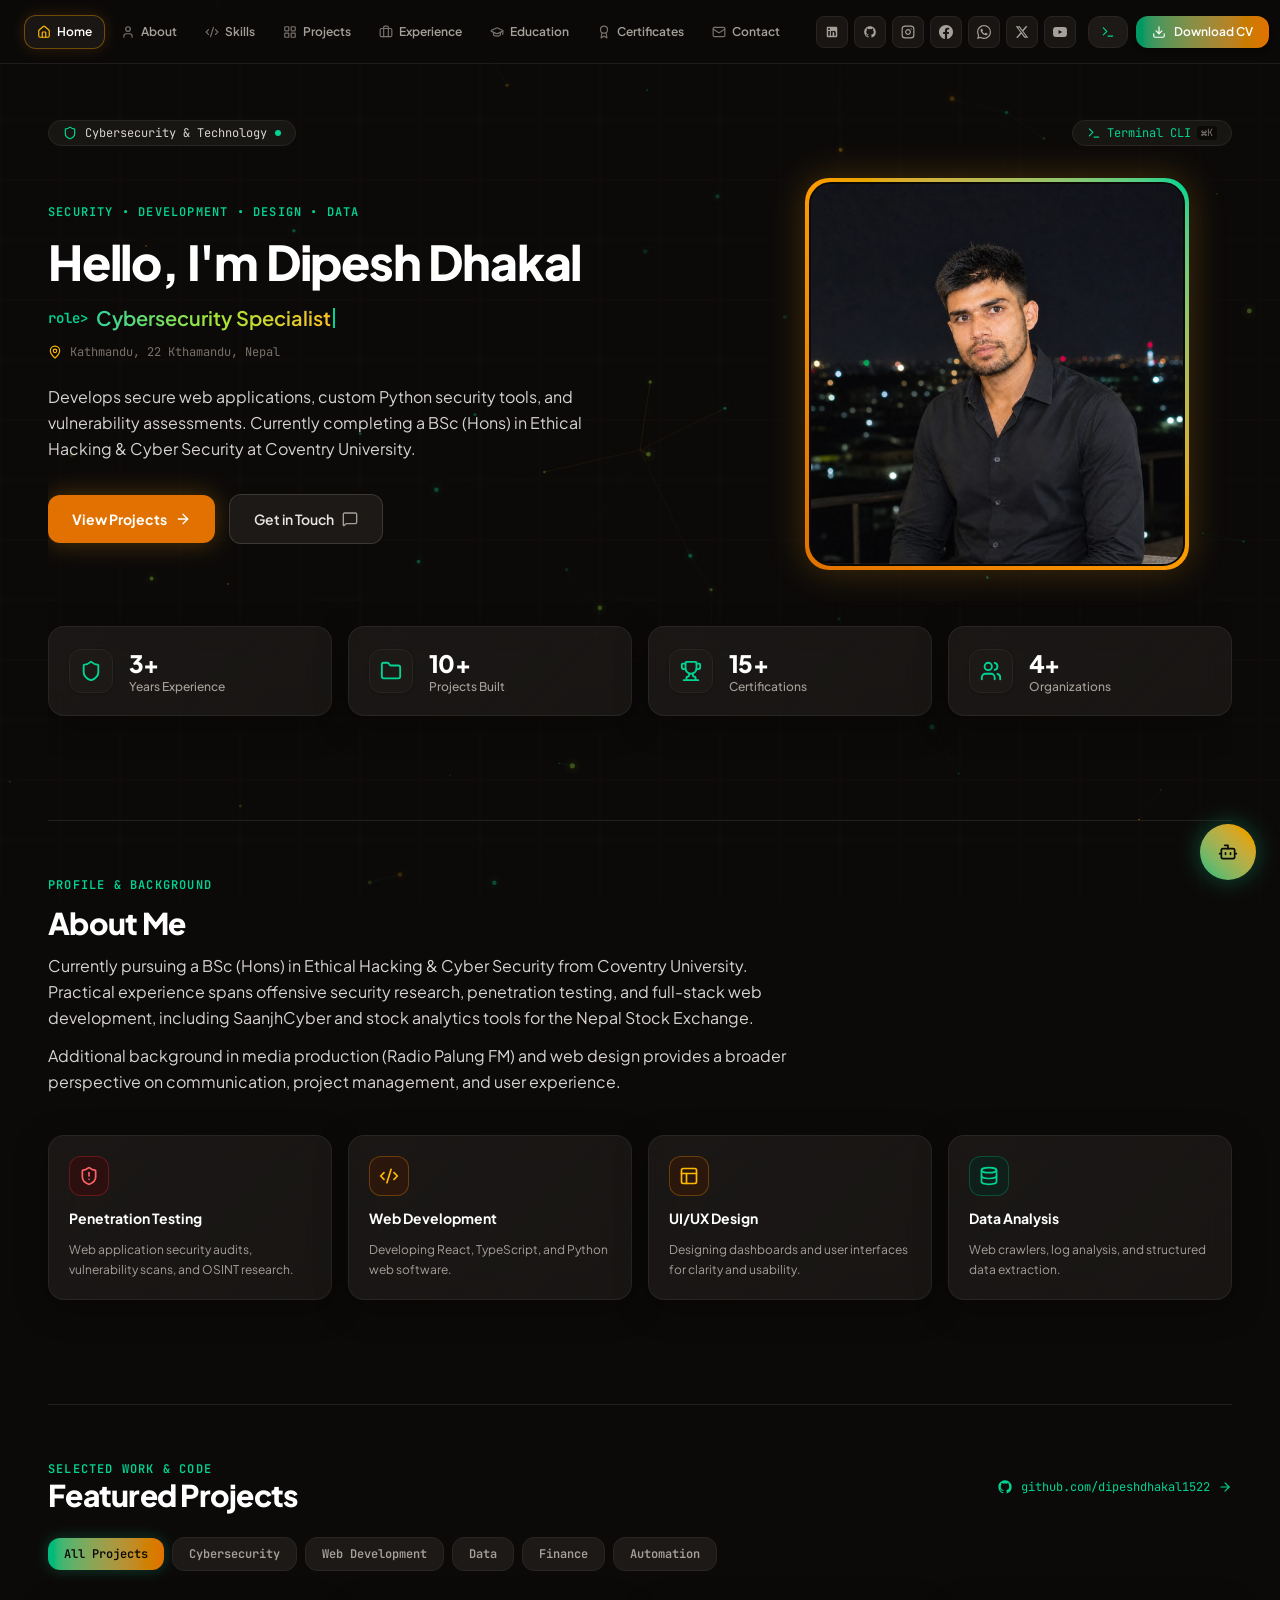
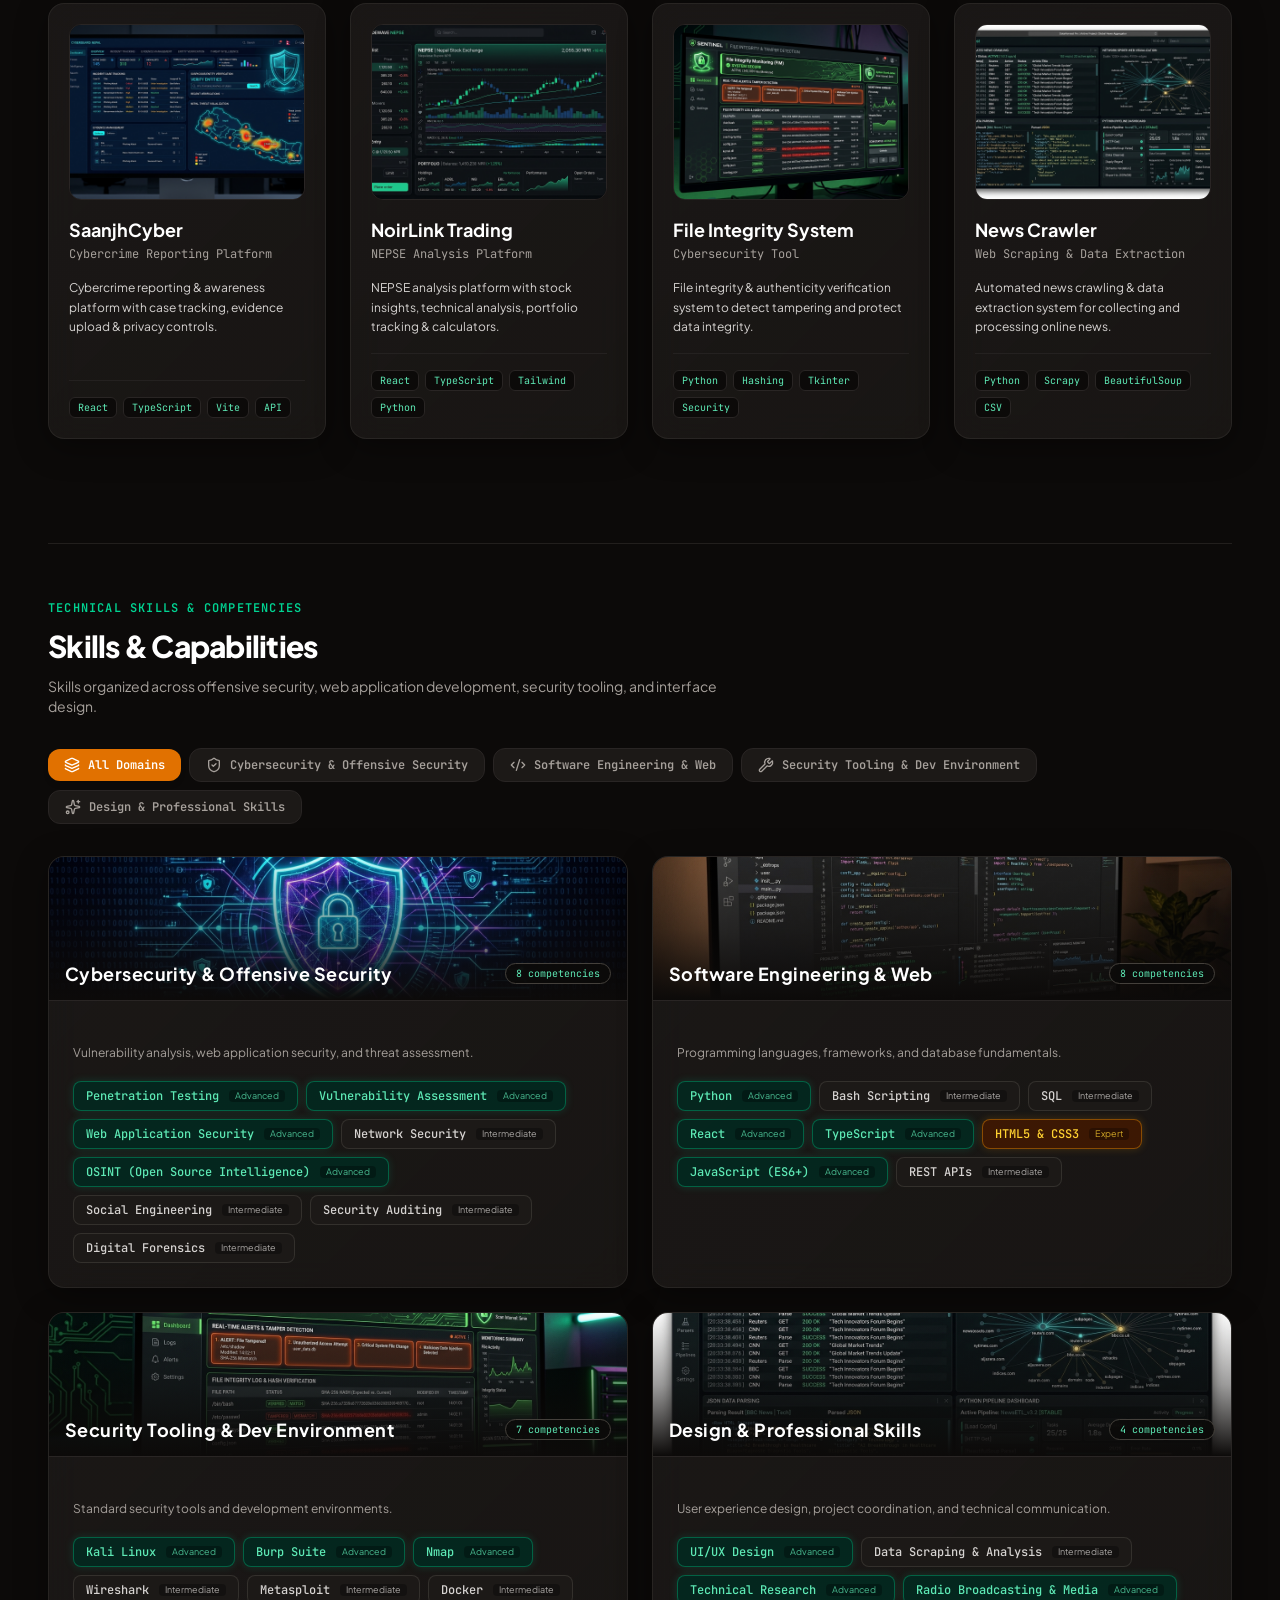
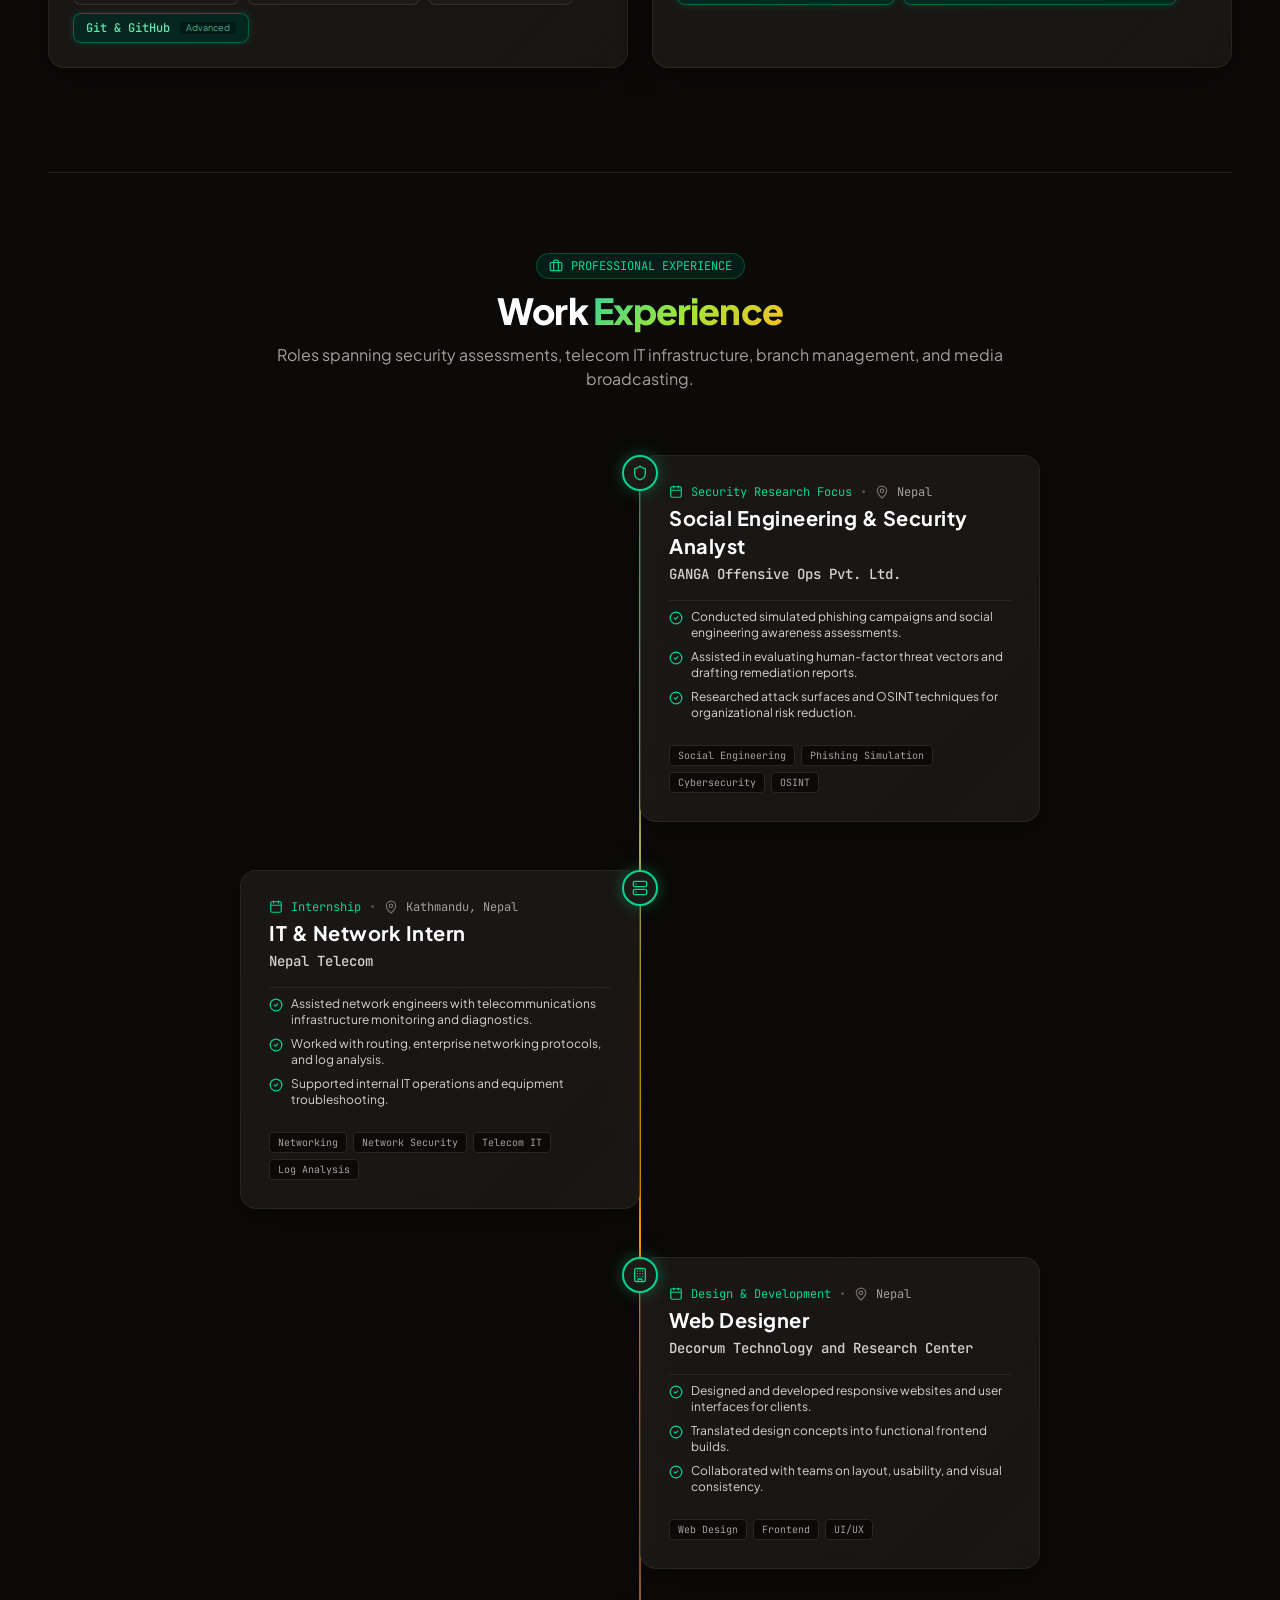
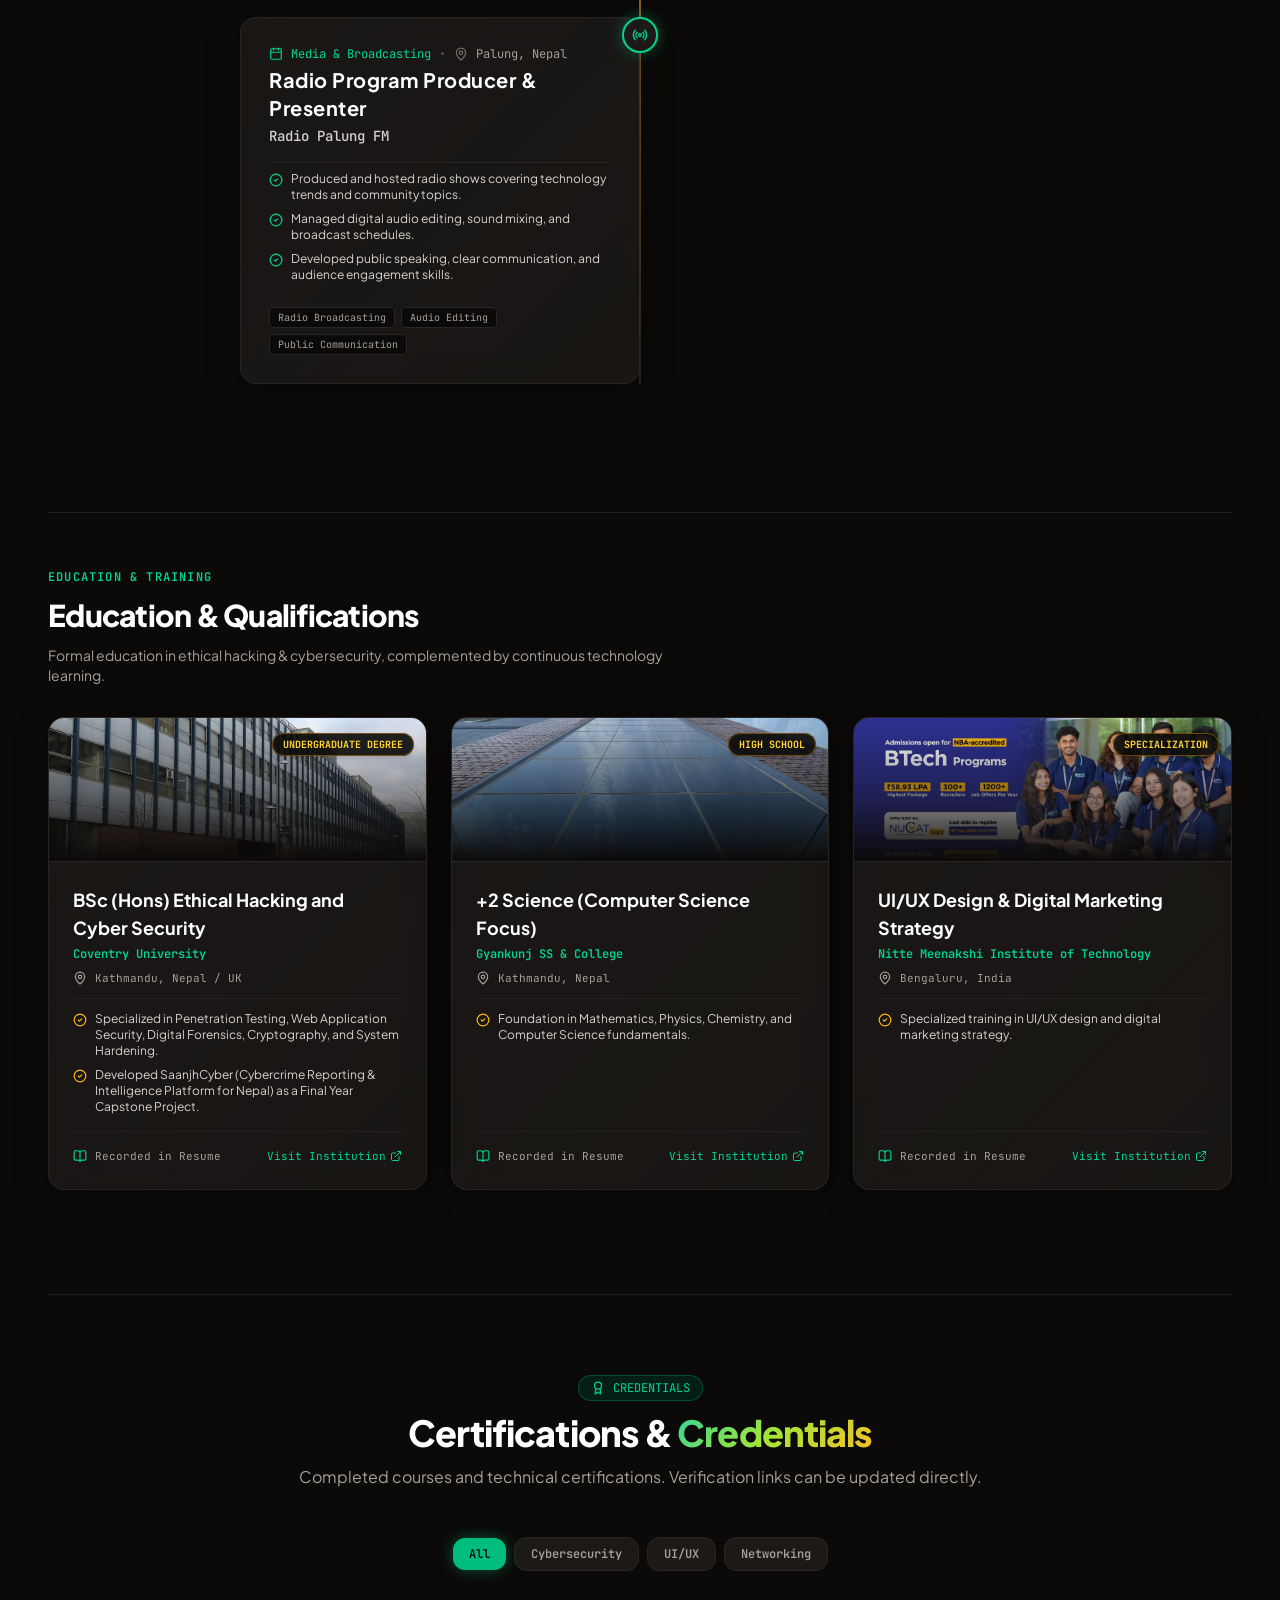
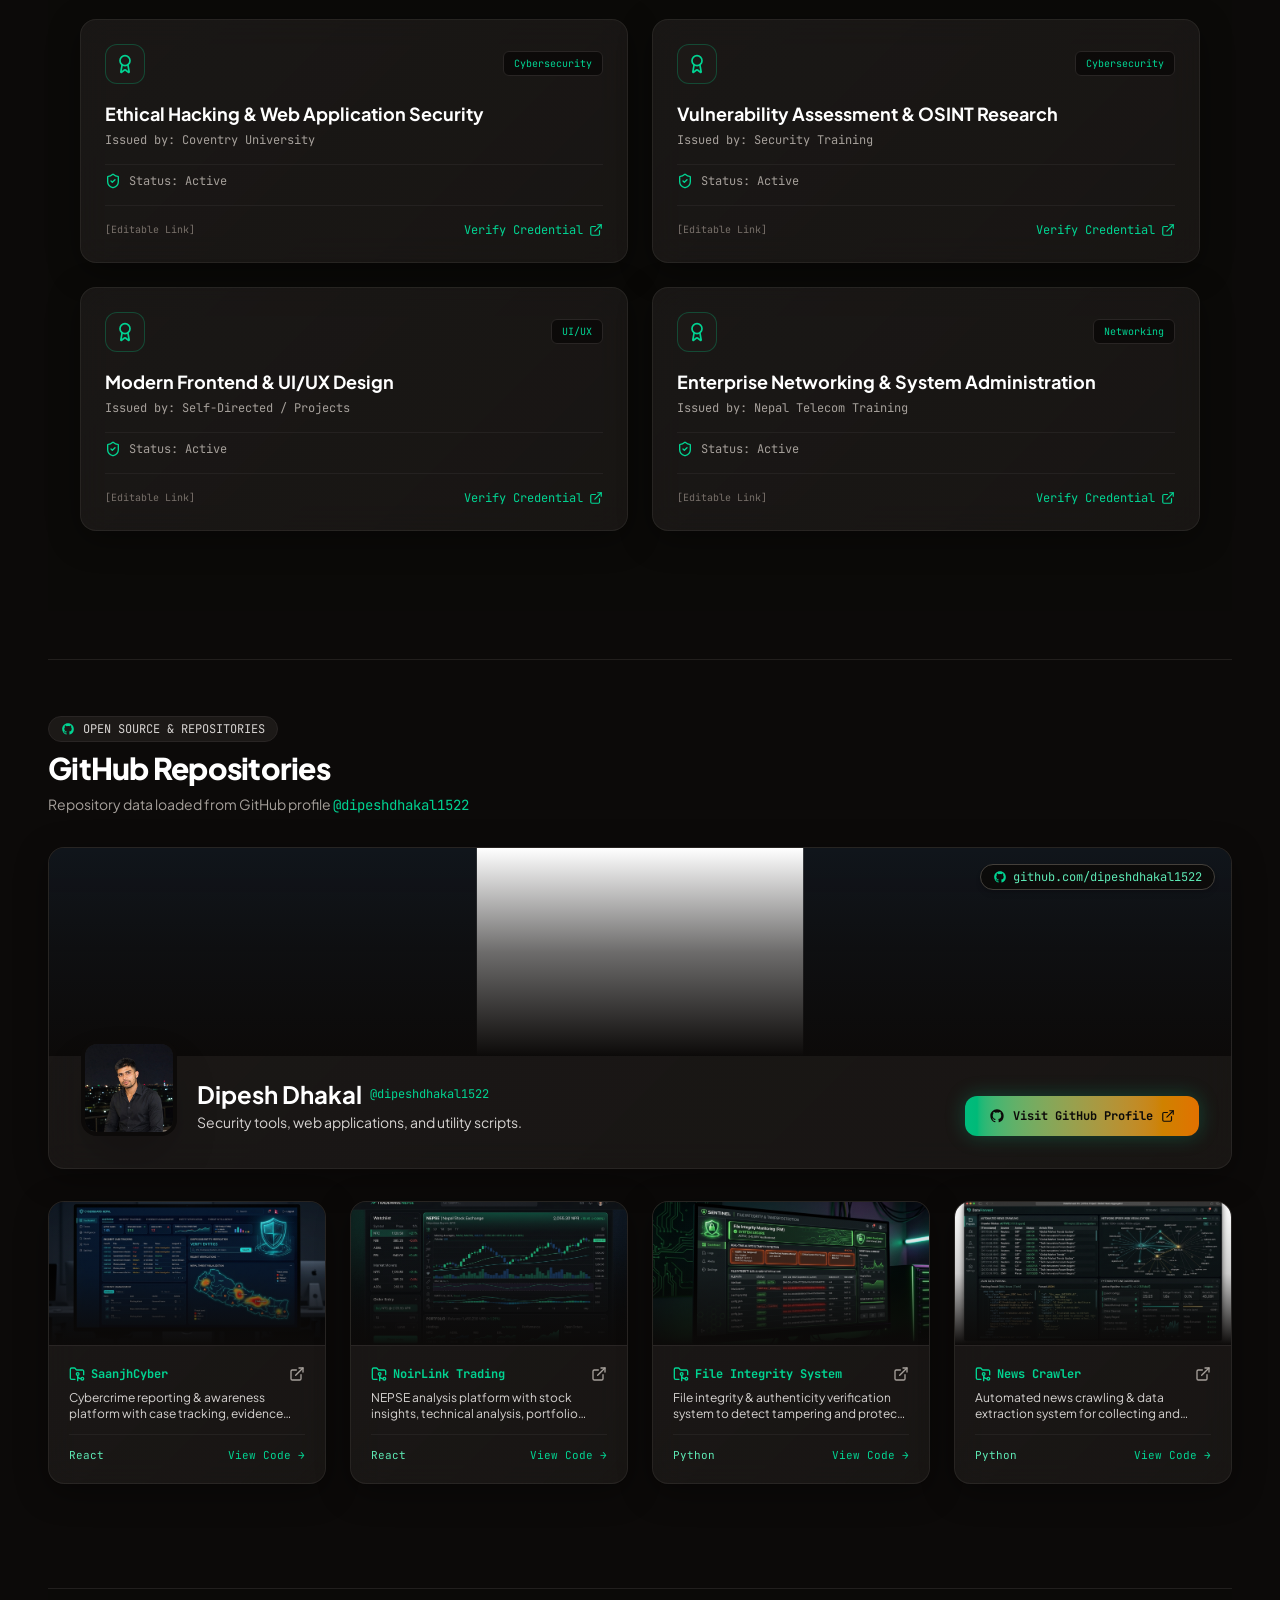
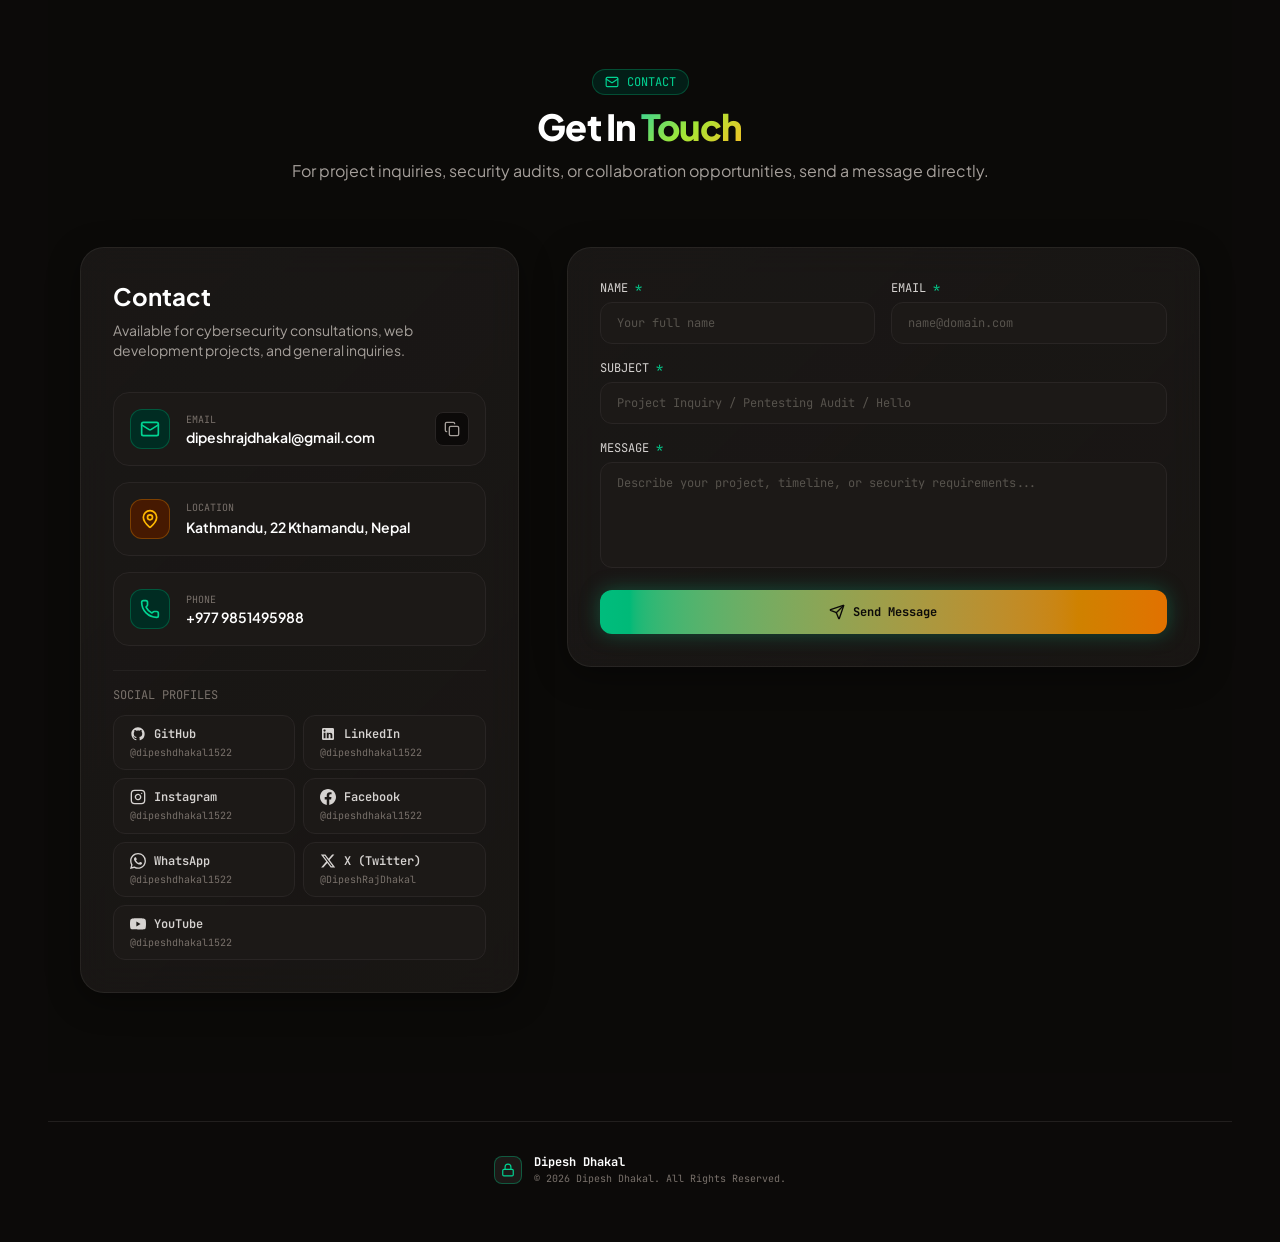
==== commit 6a0fa279: "Connect Enigma to all portfolio links and data" ====
--- a/index.html
+++ b/index.html
@@ -23,7 +23,7 @@
     <meta property="twitter:card" content="summary_large_image" />
     <meta property="twitter:title" content="Dipesh Dhakal — Cybersecurity Specialist & Web Developer" />
     <meta property="twitter:description" content="Portfolio of Dipesh Dhakal: Cybersecurity Specialist, Web Developer, UI/UX Designer, and Data Analyst." />
-    <script type="module" crossorigin src="/assets/index-D3ei2MKR.js"></script>
+    <script type="module" crossorigin src="/assets/index-5DvqzGG-.js"></script>
     <link rel="stylesheet" crossorigin href="/assets/index-CGEk8Dgk.css">
   </head>
   <body class="bg-[#0c0a09] text-stone-100 antialiased selection:bg-emerald-500 selection:text-stone-950">
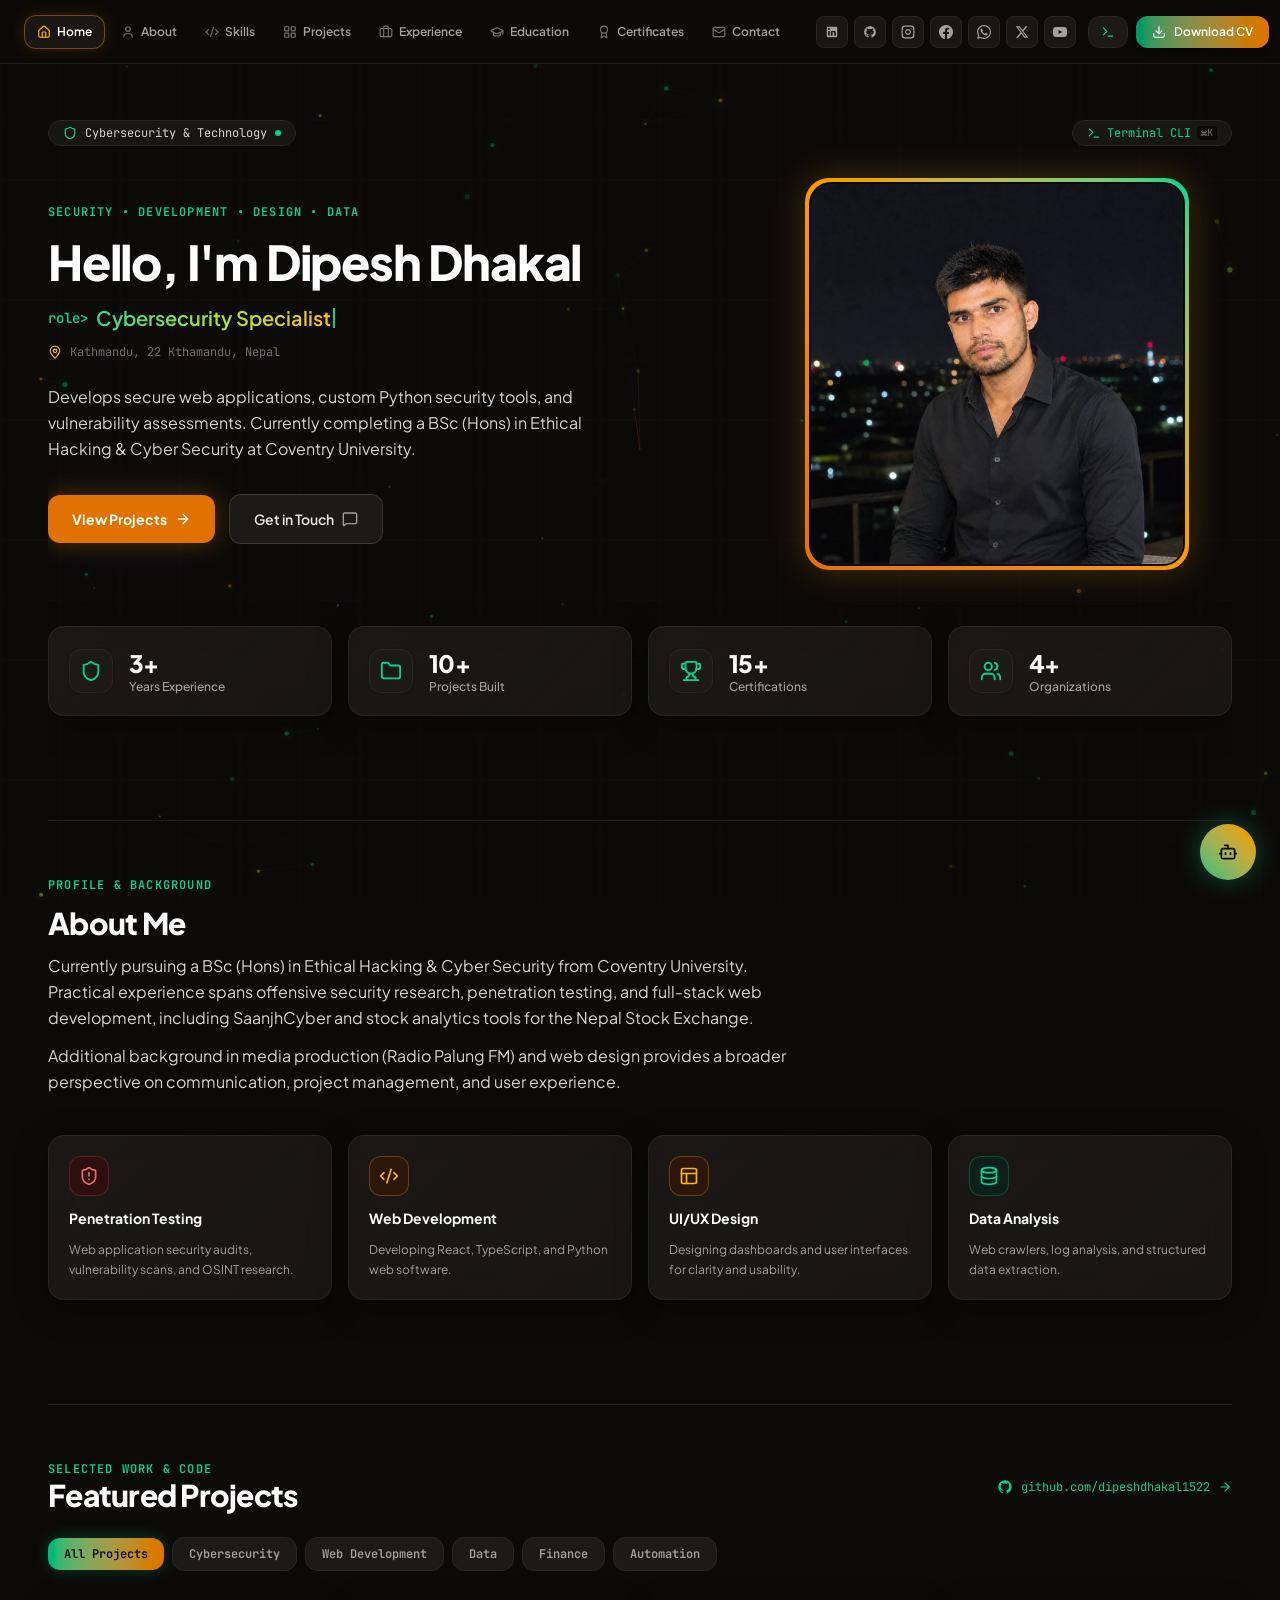
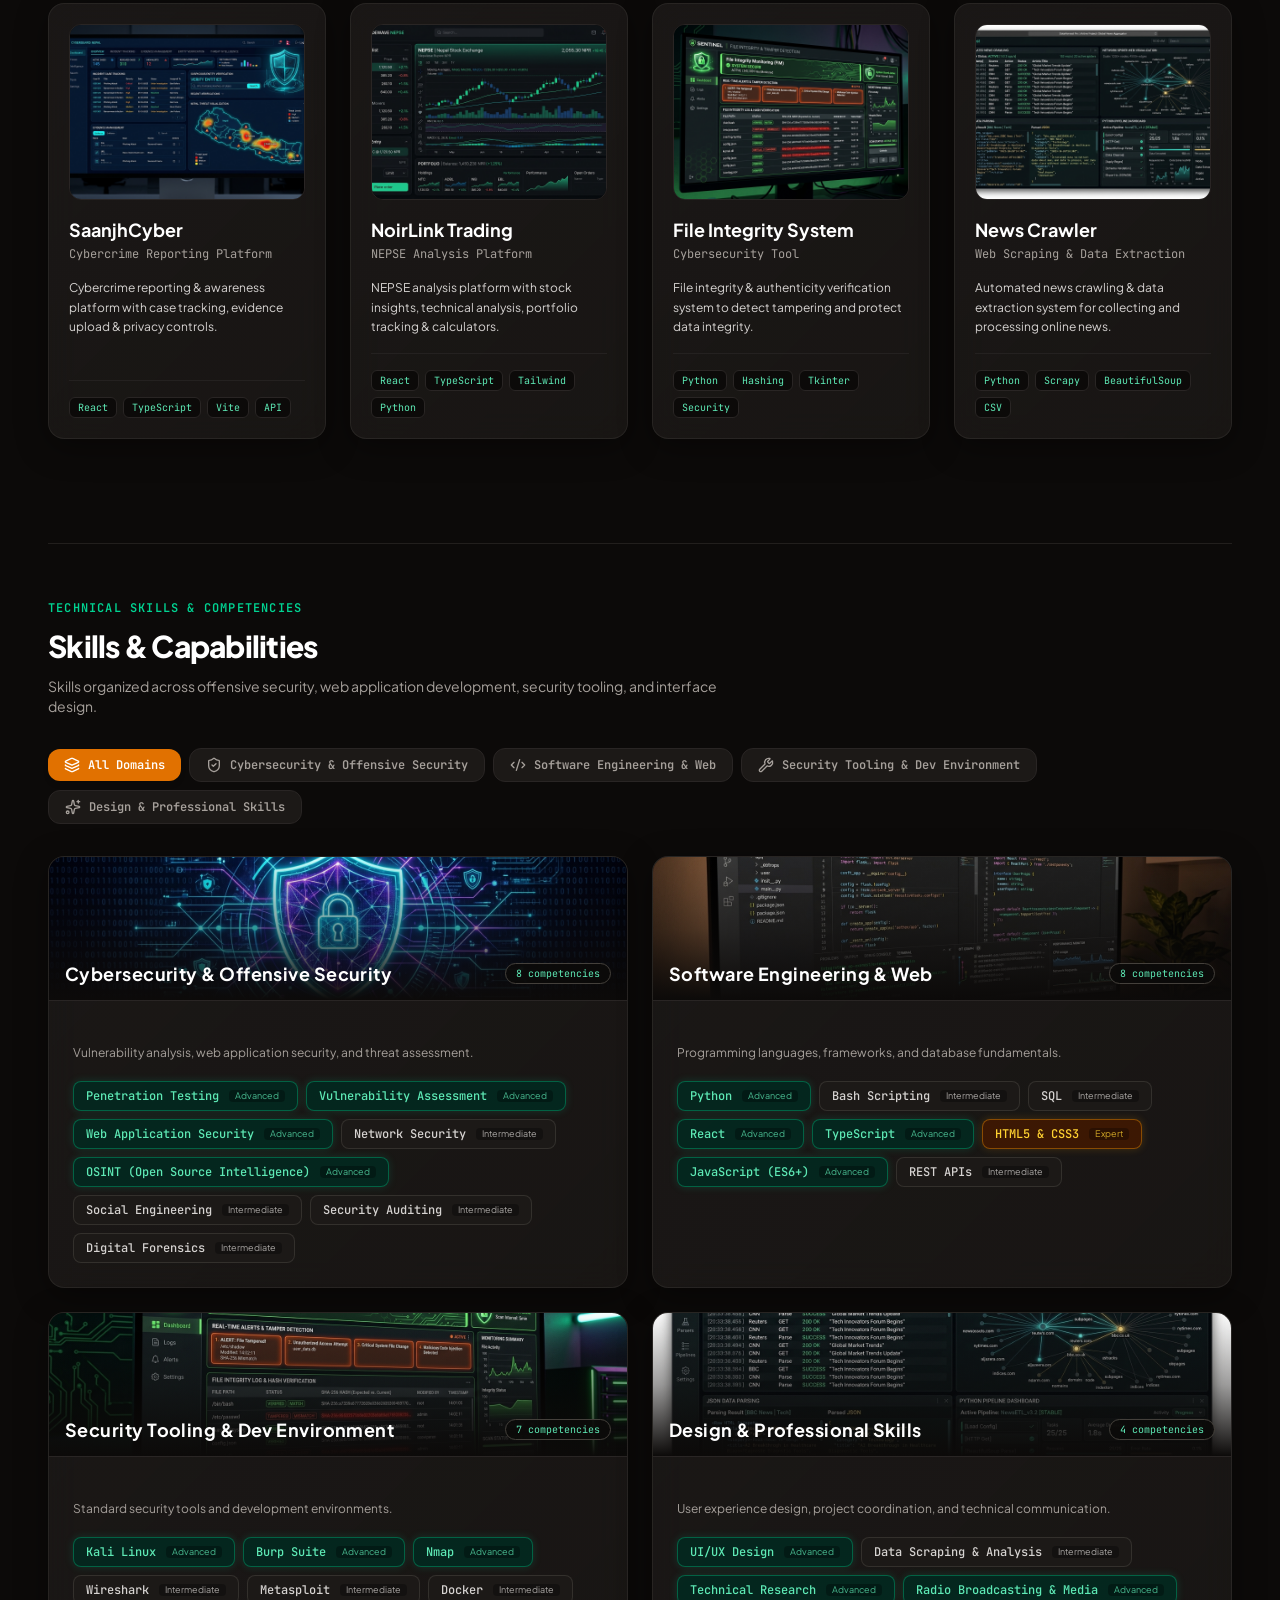
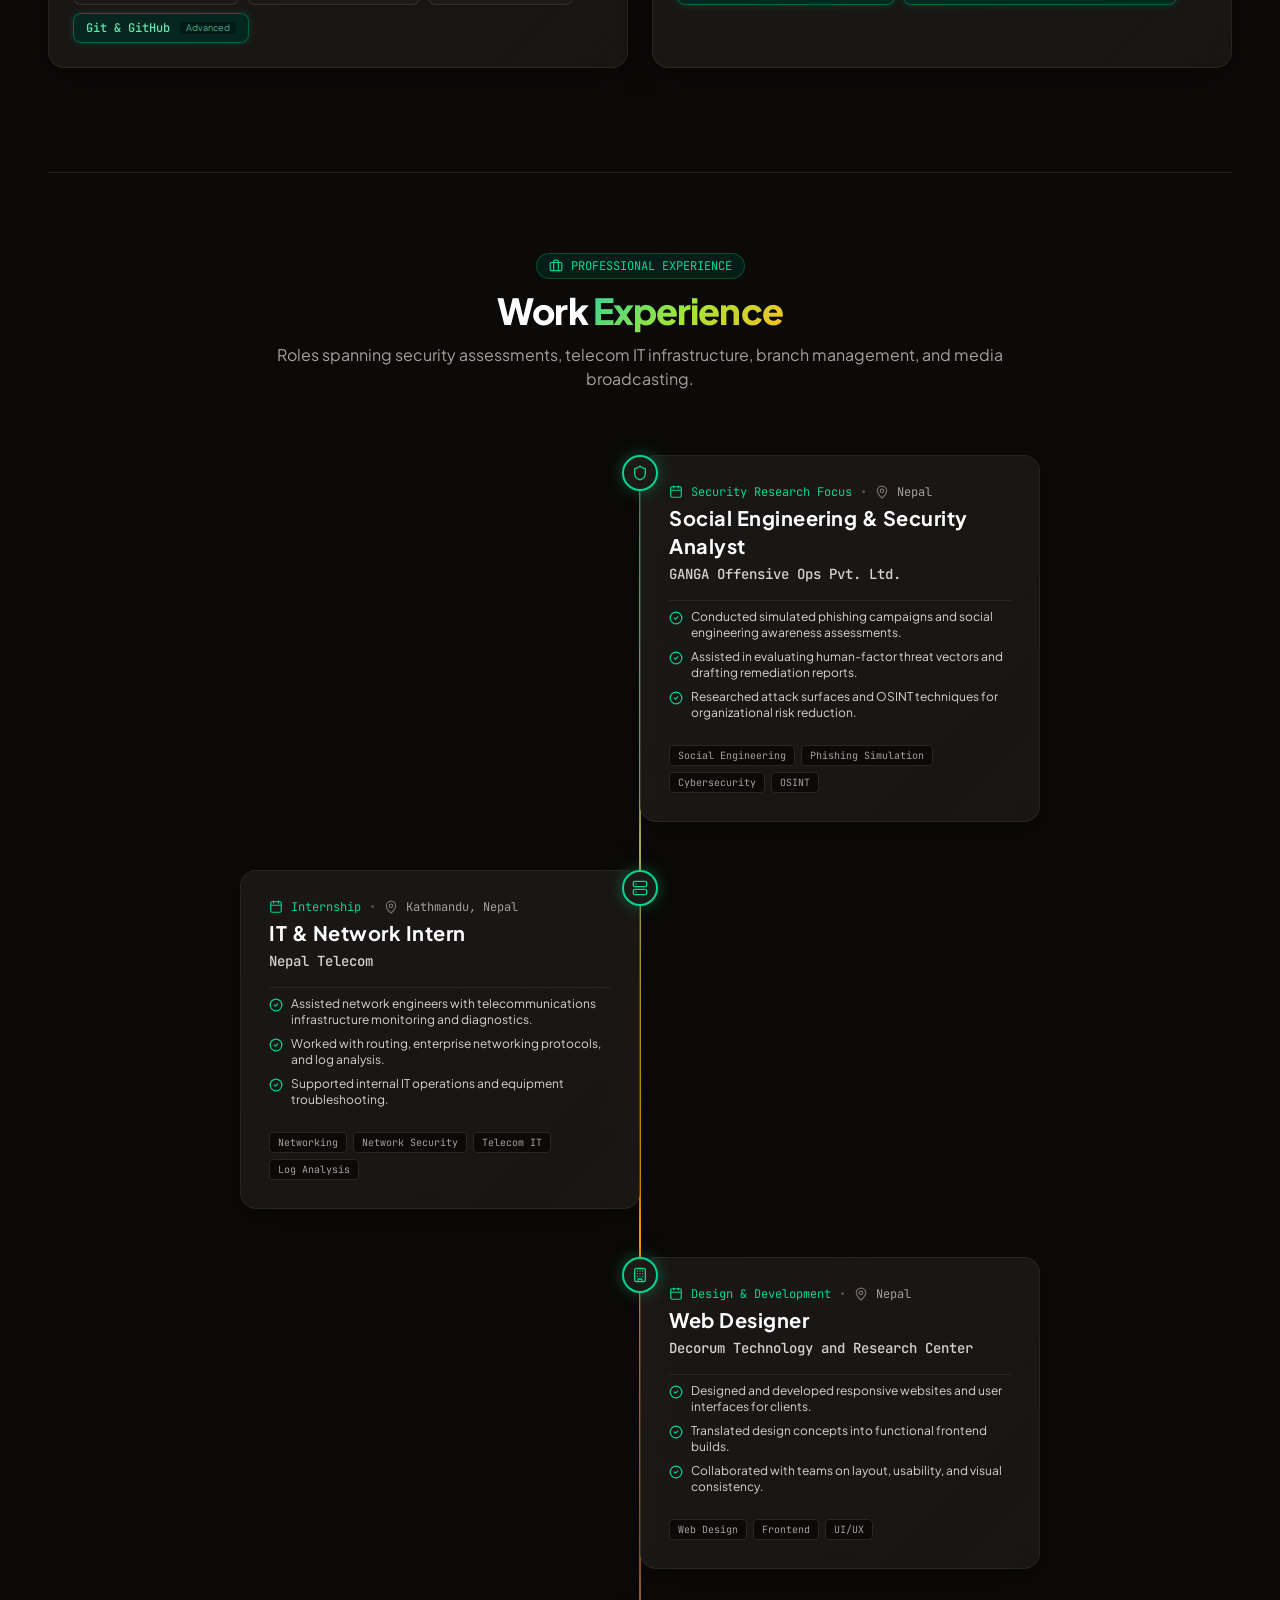
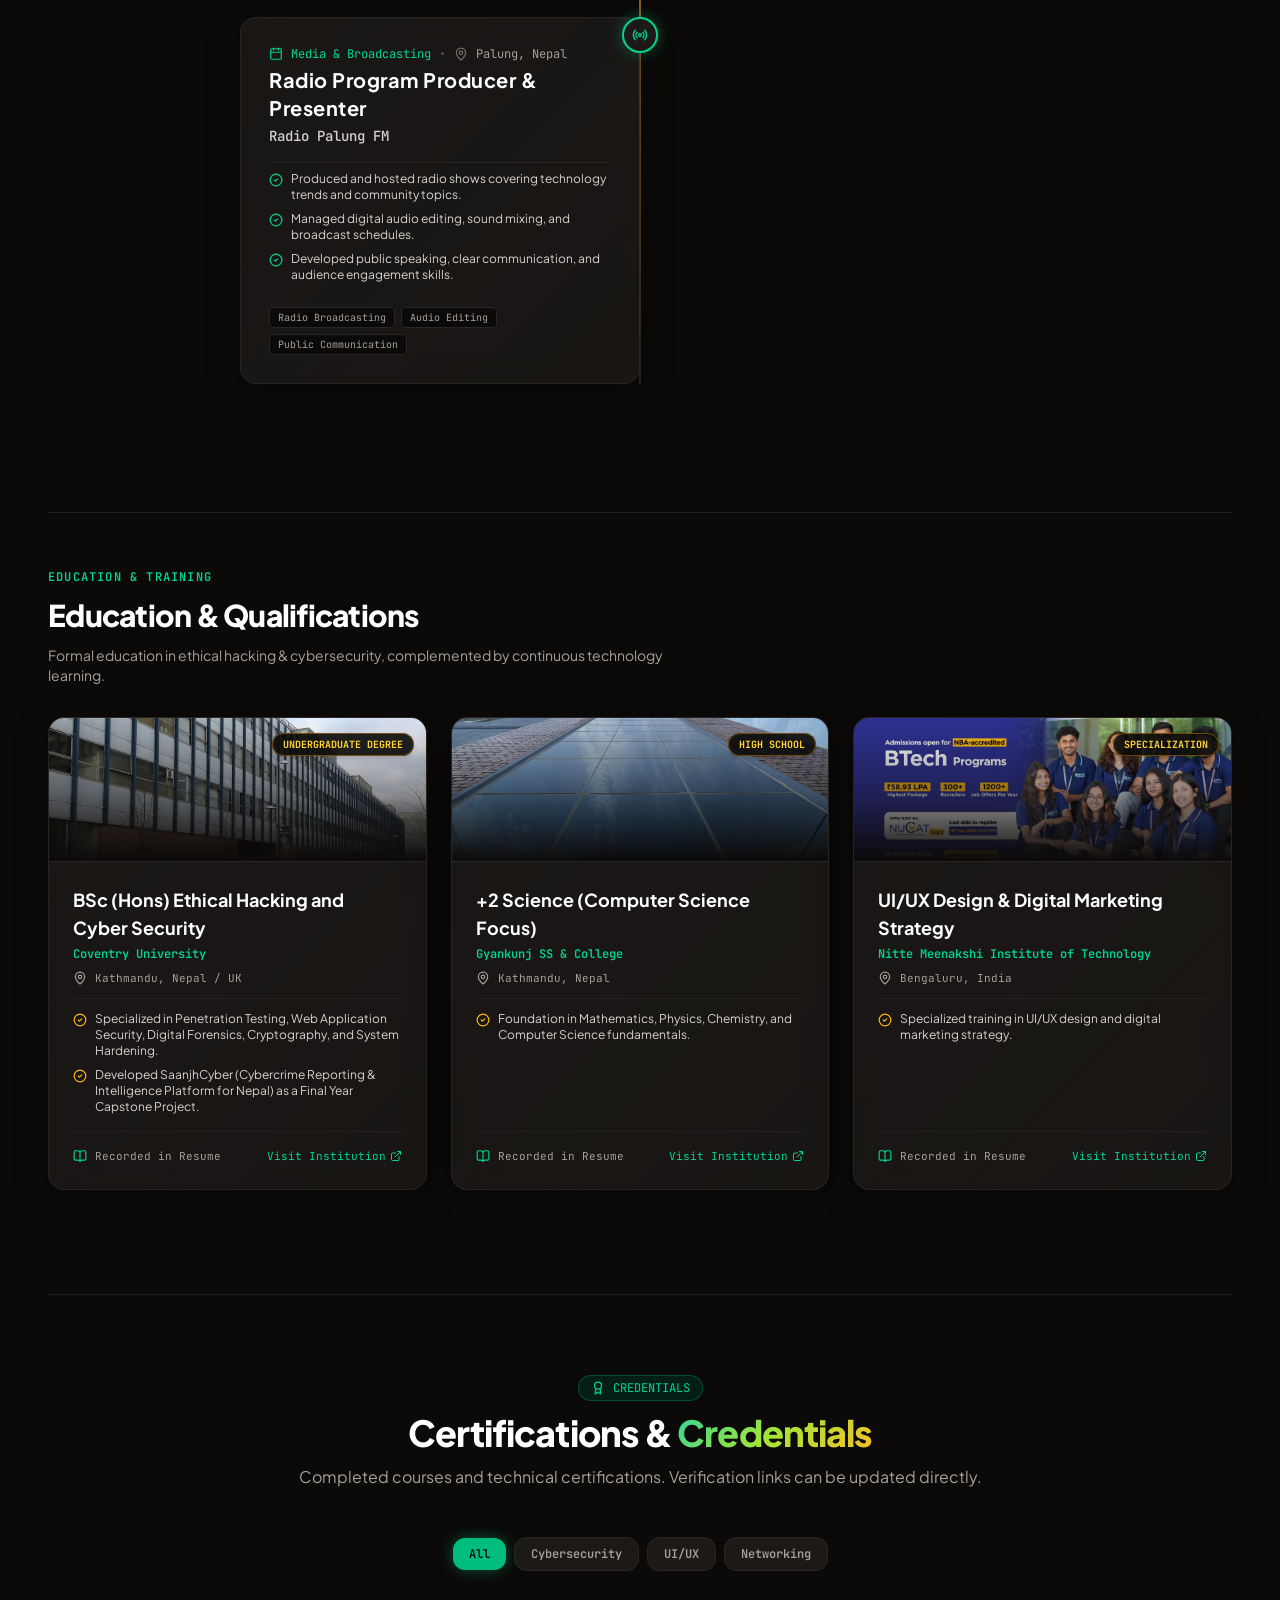
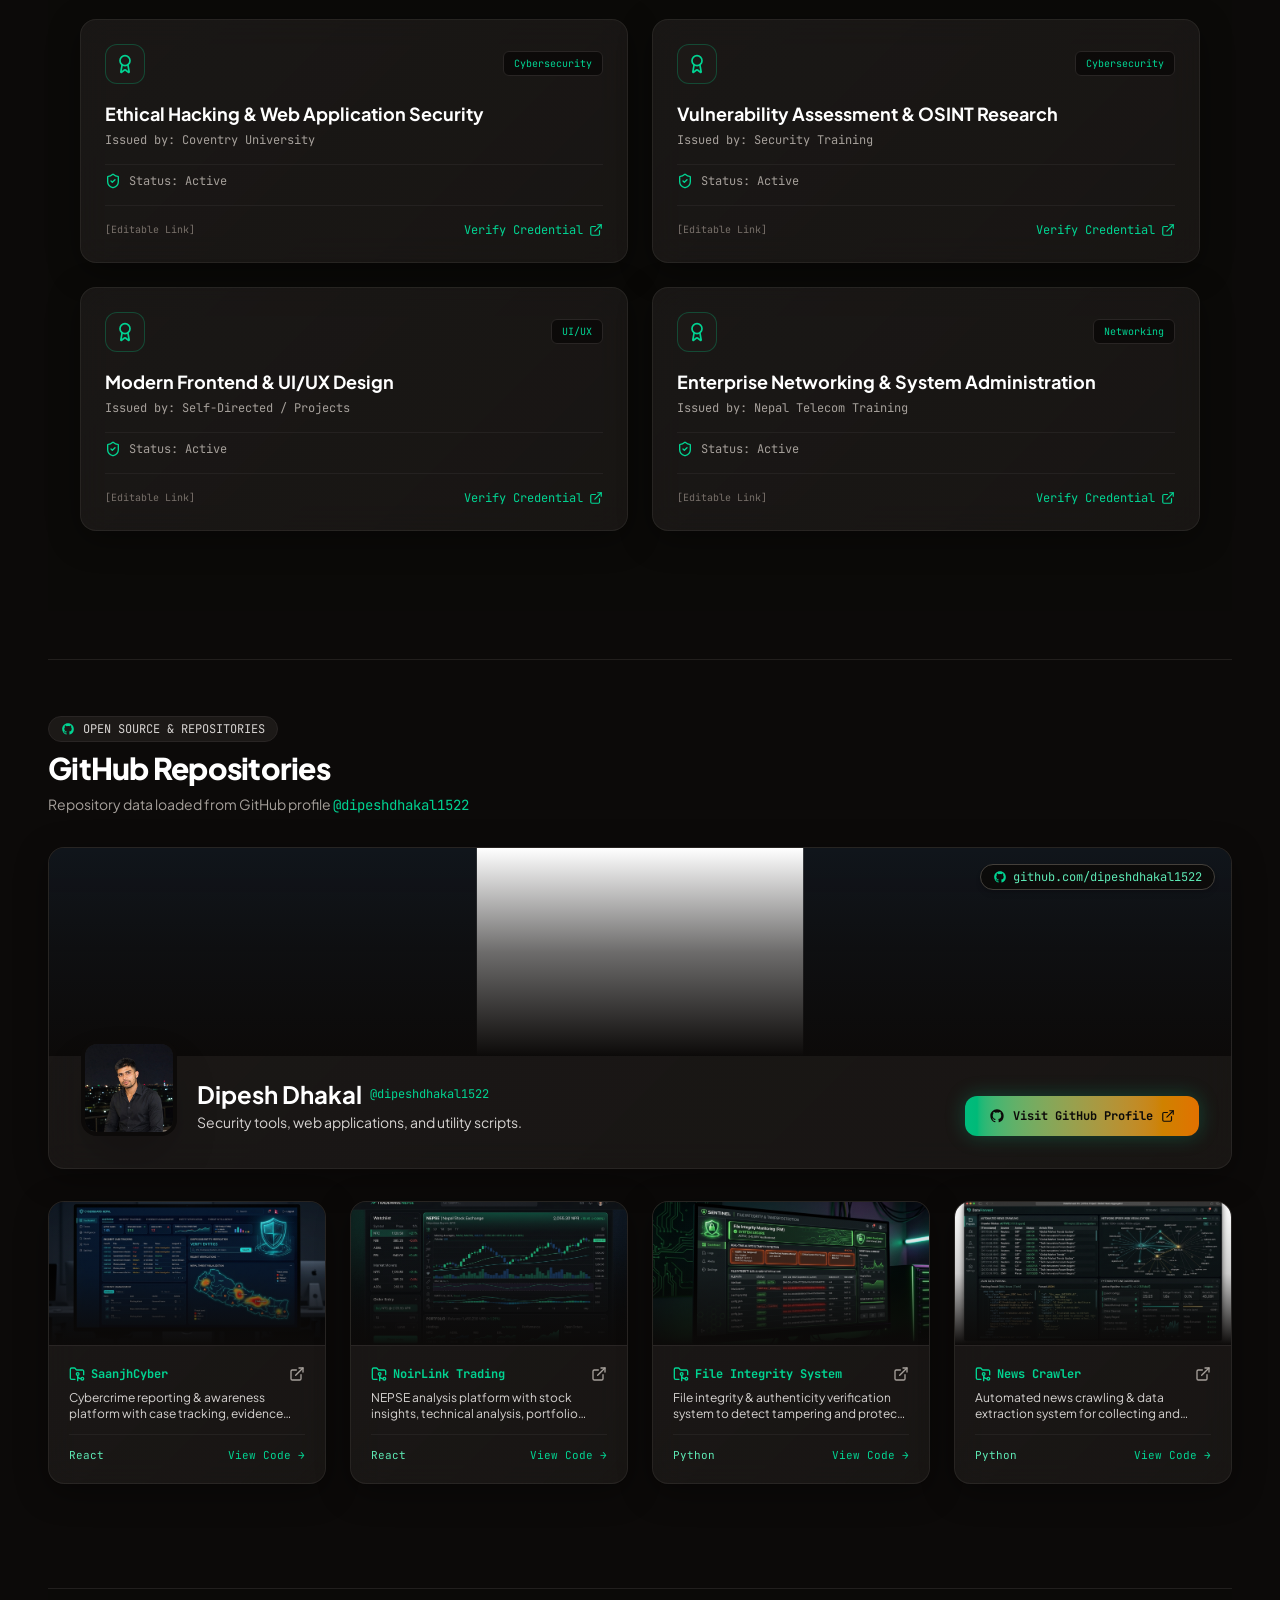
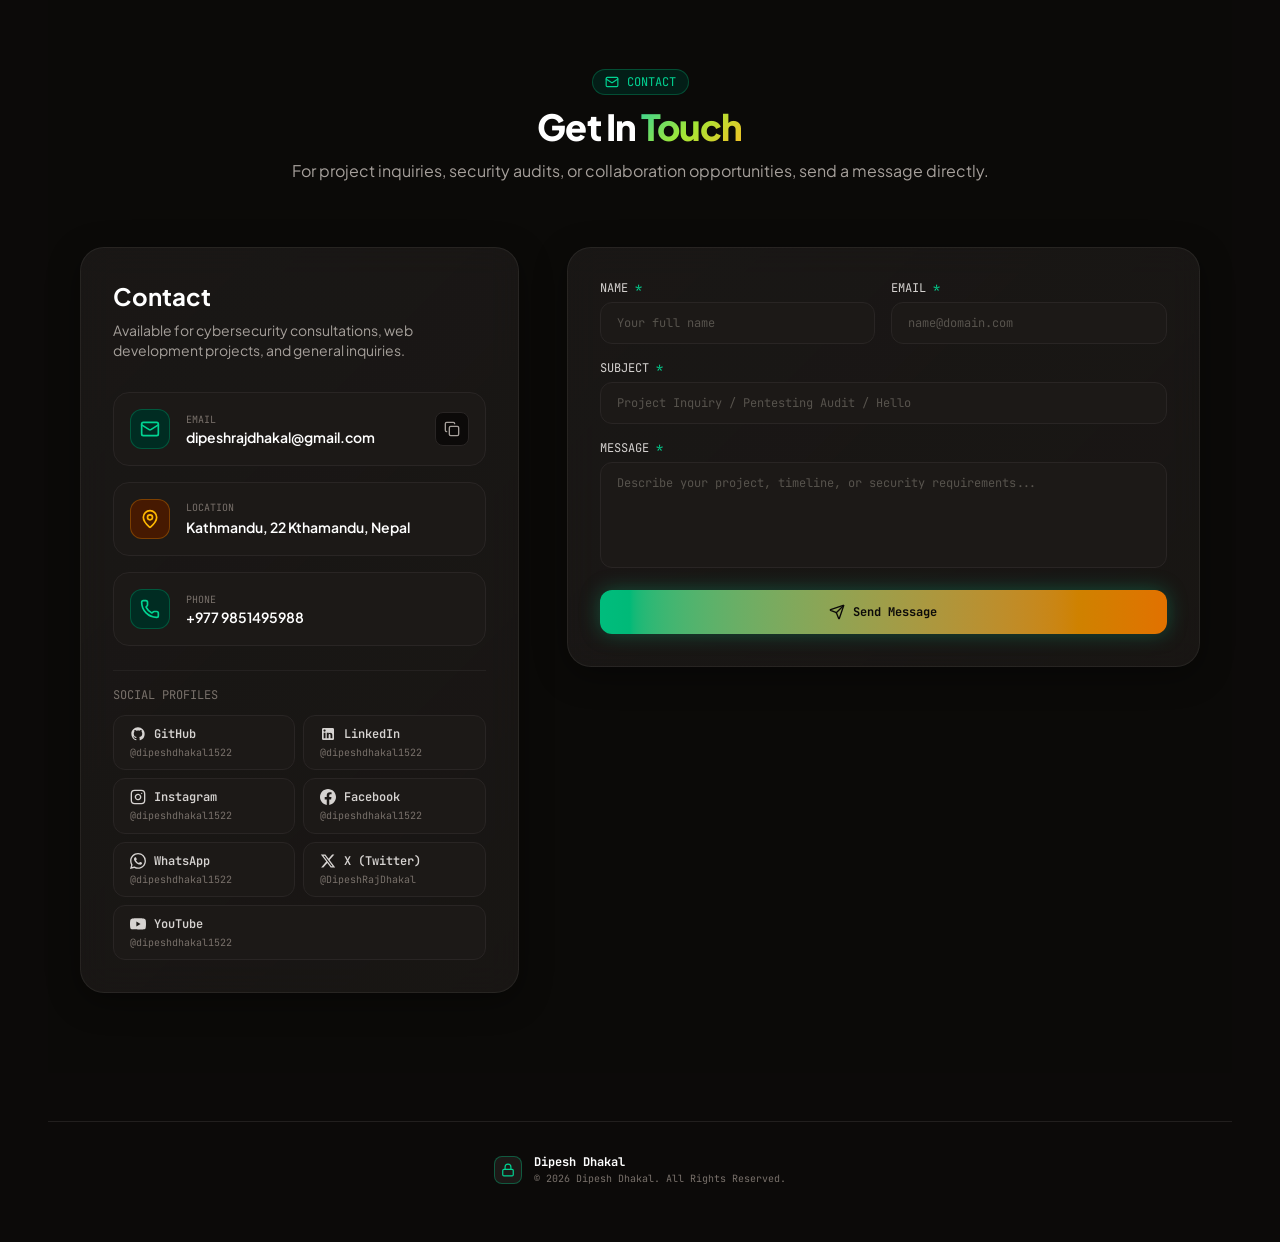
==== commit d0e01d3d: "Add fuzzy typo matching to Enigma" ====
--- a/index.html
+++ b/index.html
@@ -23,7 +23,7 @@
     <meta property="twitter:card" content="summary_large_image" />
     <meta property="twitter:title" content="Dipesh Dhakal — Cybersecurity Specialist & Web Developer" />
     <meta property="twitter:description" content="Portfolio of Dipesh Dhakal: Cybersecurity Specialist, Web Developer, UI/UX Designer, and Data Analyst." />
-    <script type="module" crossorigin src="/assets/index-5DvqzGG-.js"></script>
+    <script type="module" crossorigin src="/assets/index-DsDdrJTD.js"></script>
     <link rel="stylesheet" crossorigin href="/assets/index-CGEk8Dgk.css">
   </head>
   <body class="bg-[#0c0a09] text-stone-100 antialiased selection:bg-emerald-500 selection:text-stone-950">
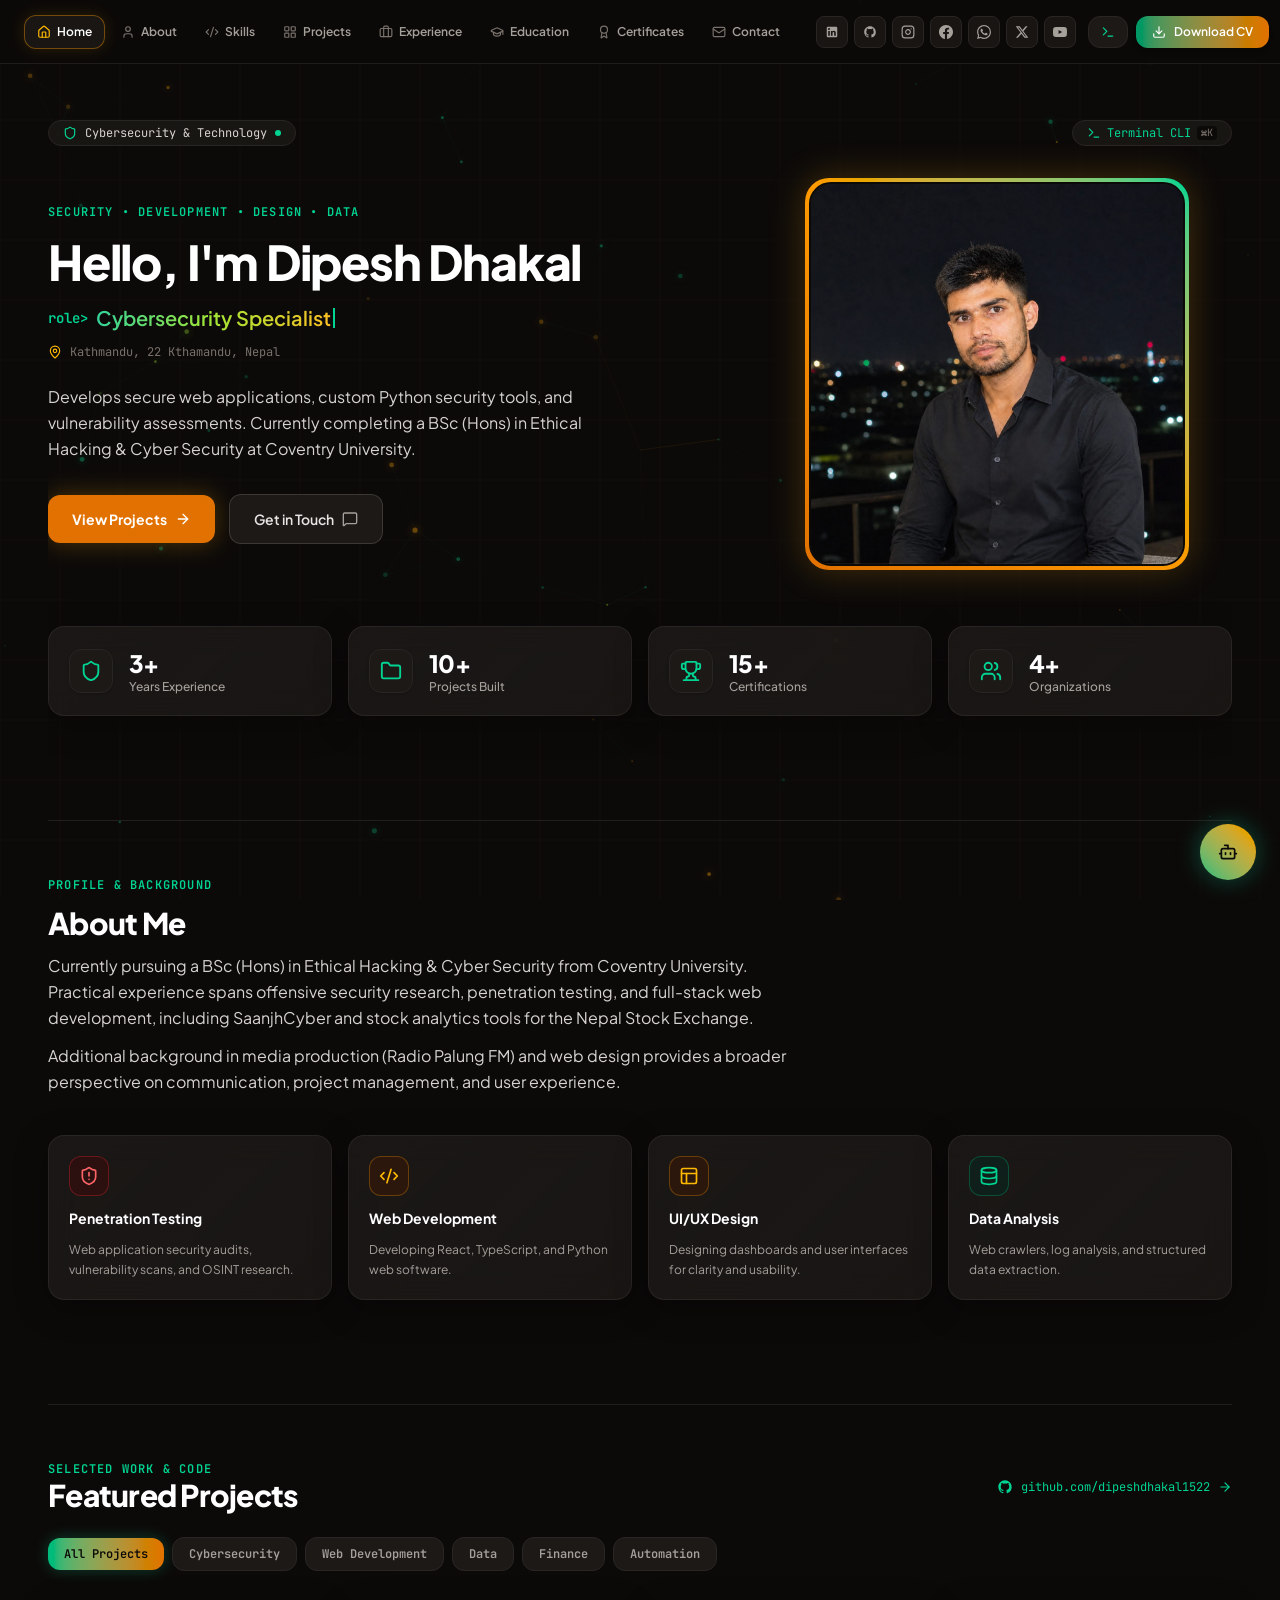
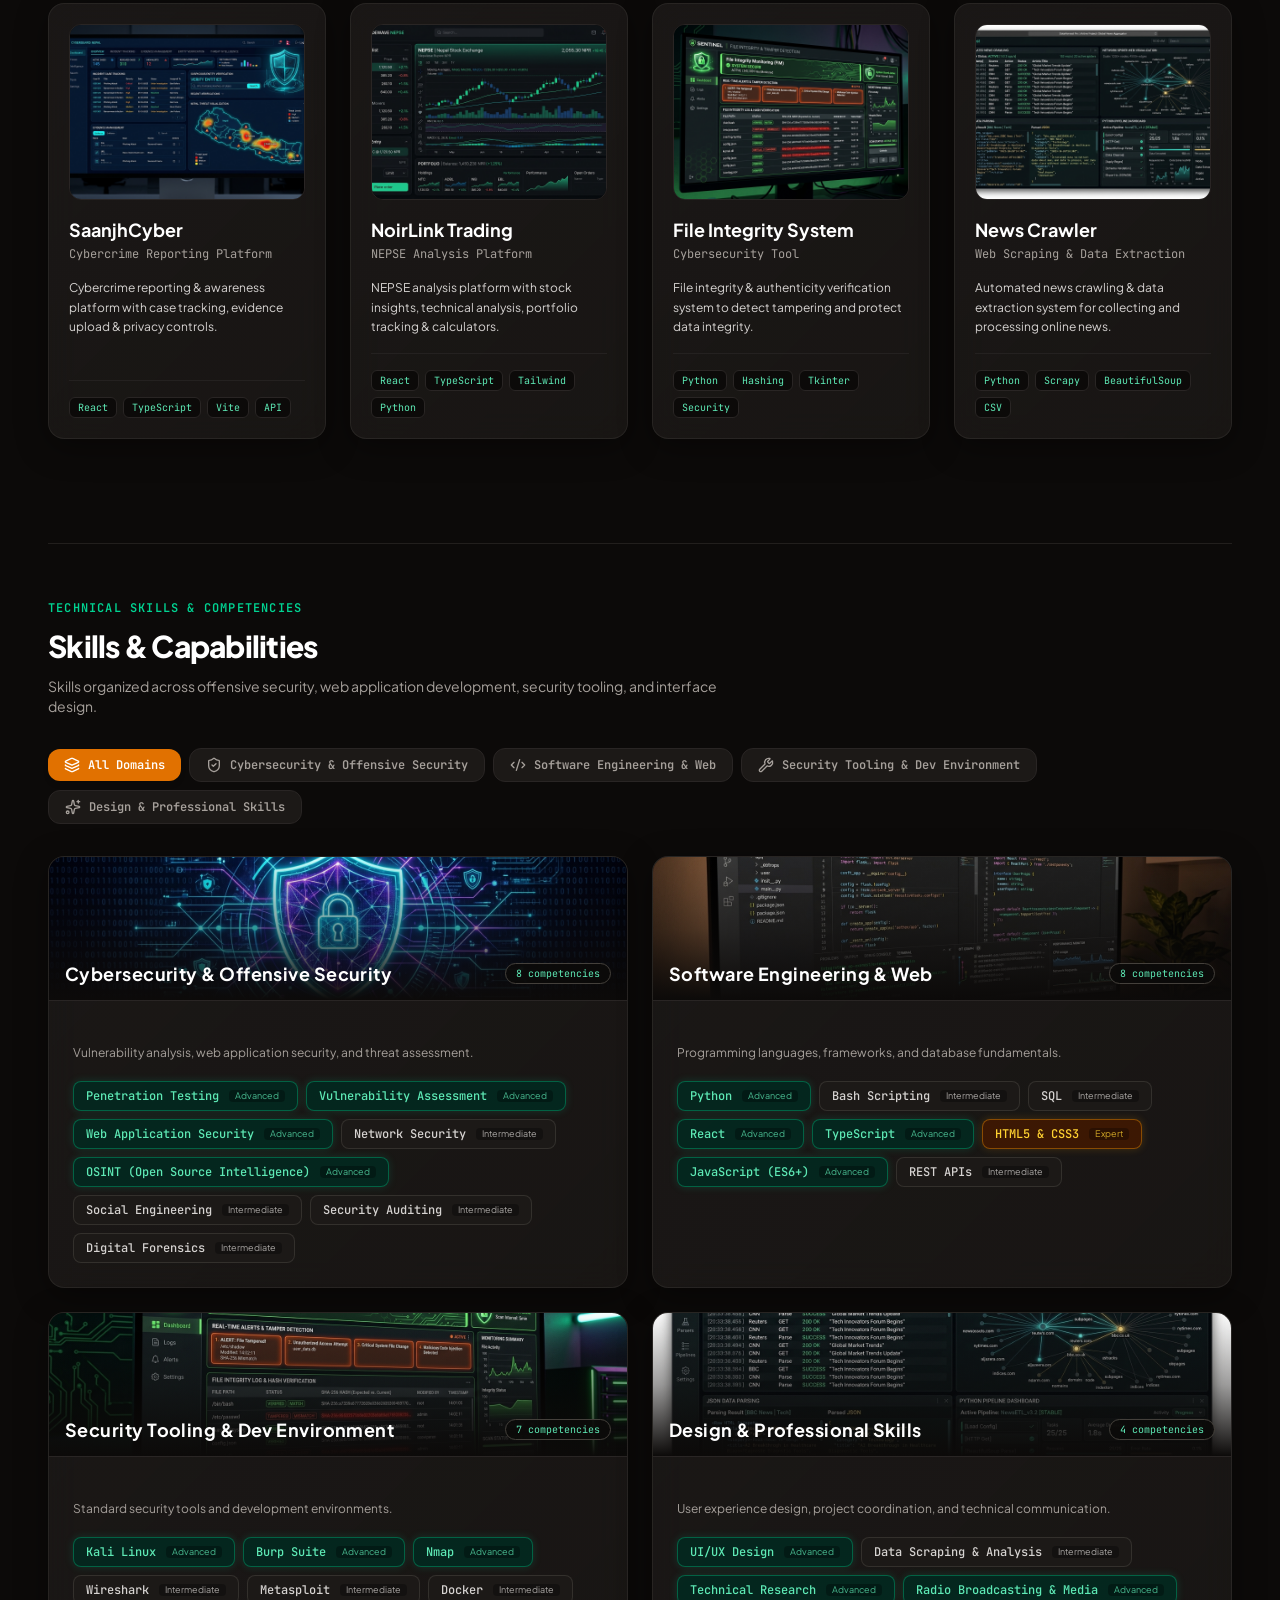
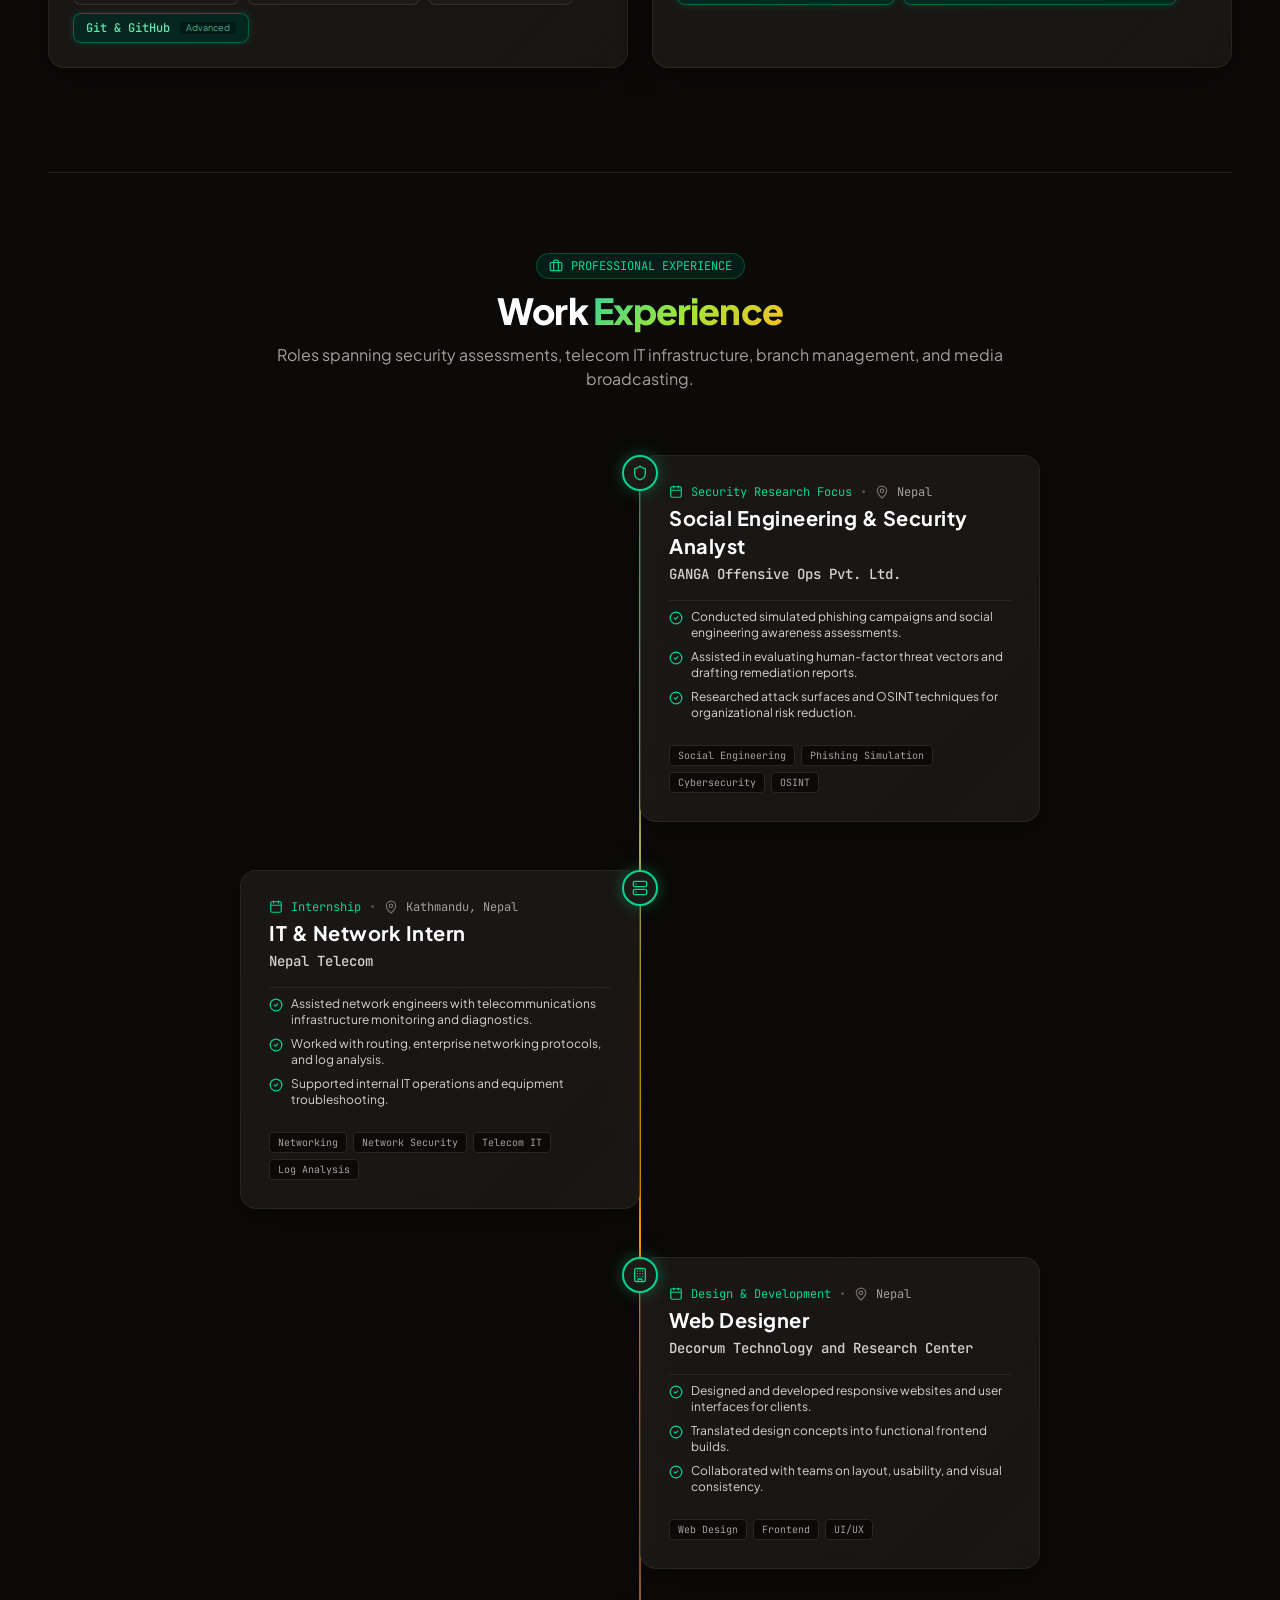
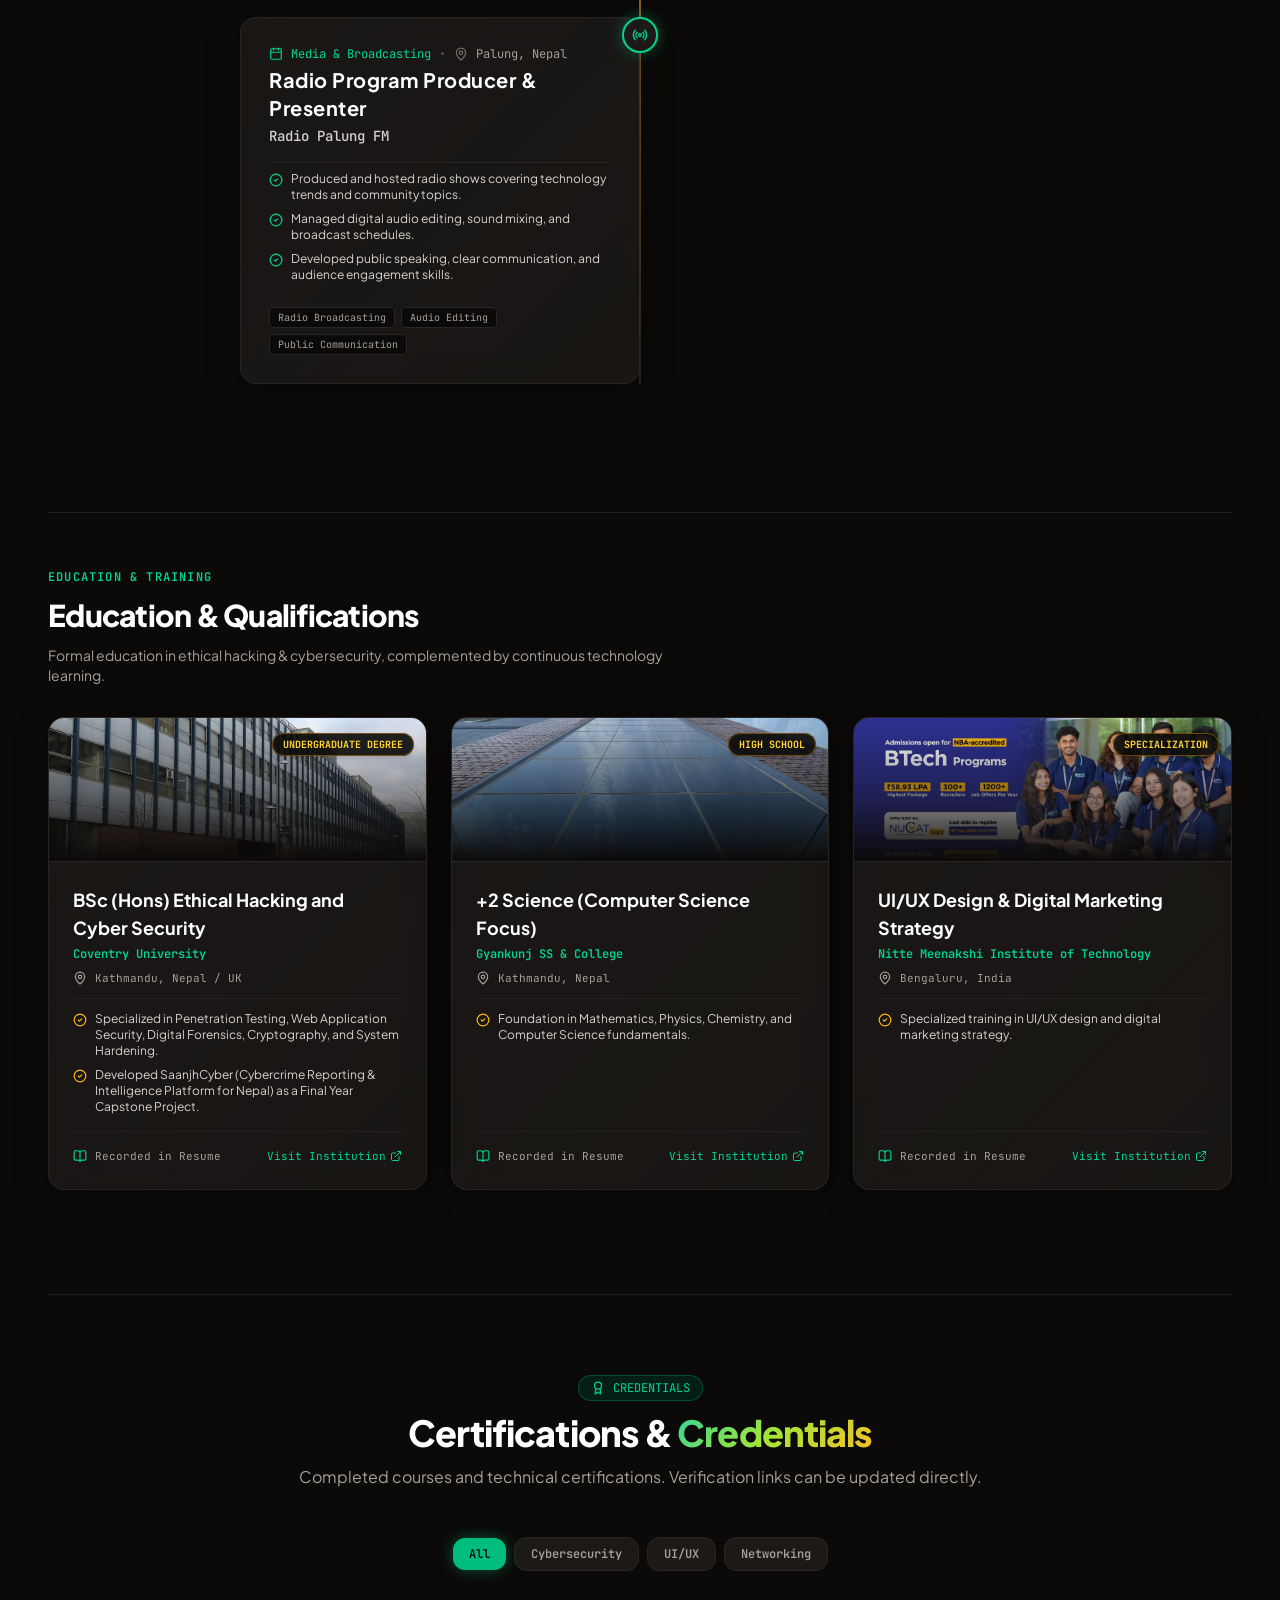
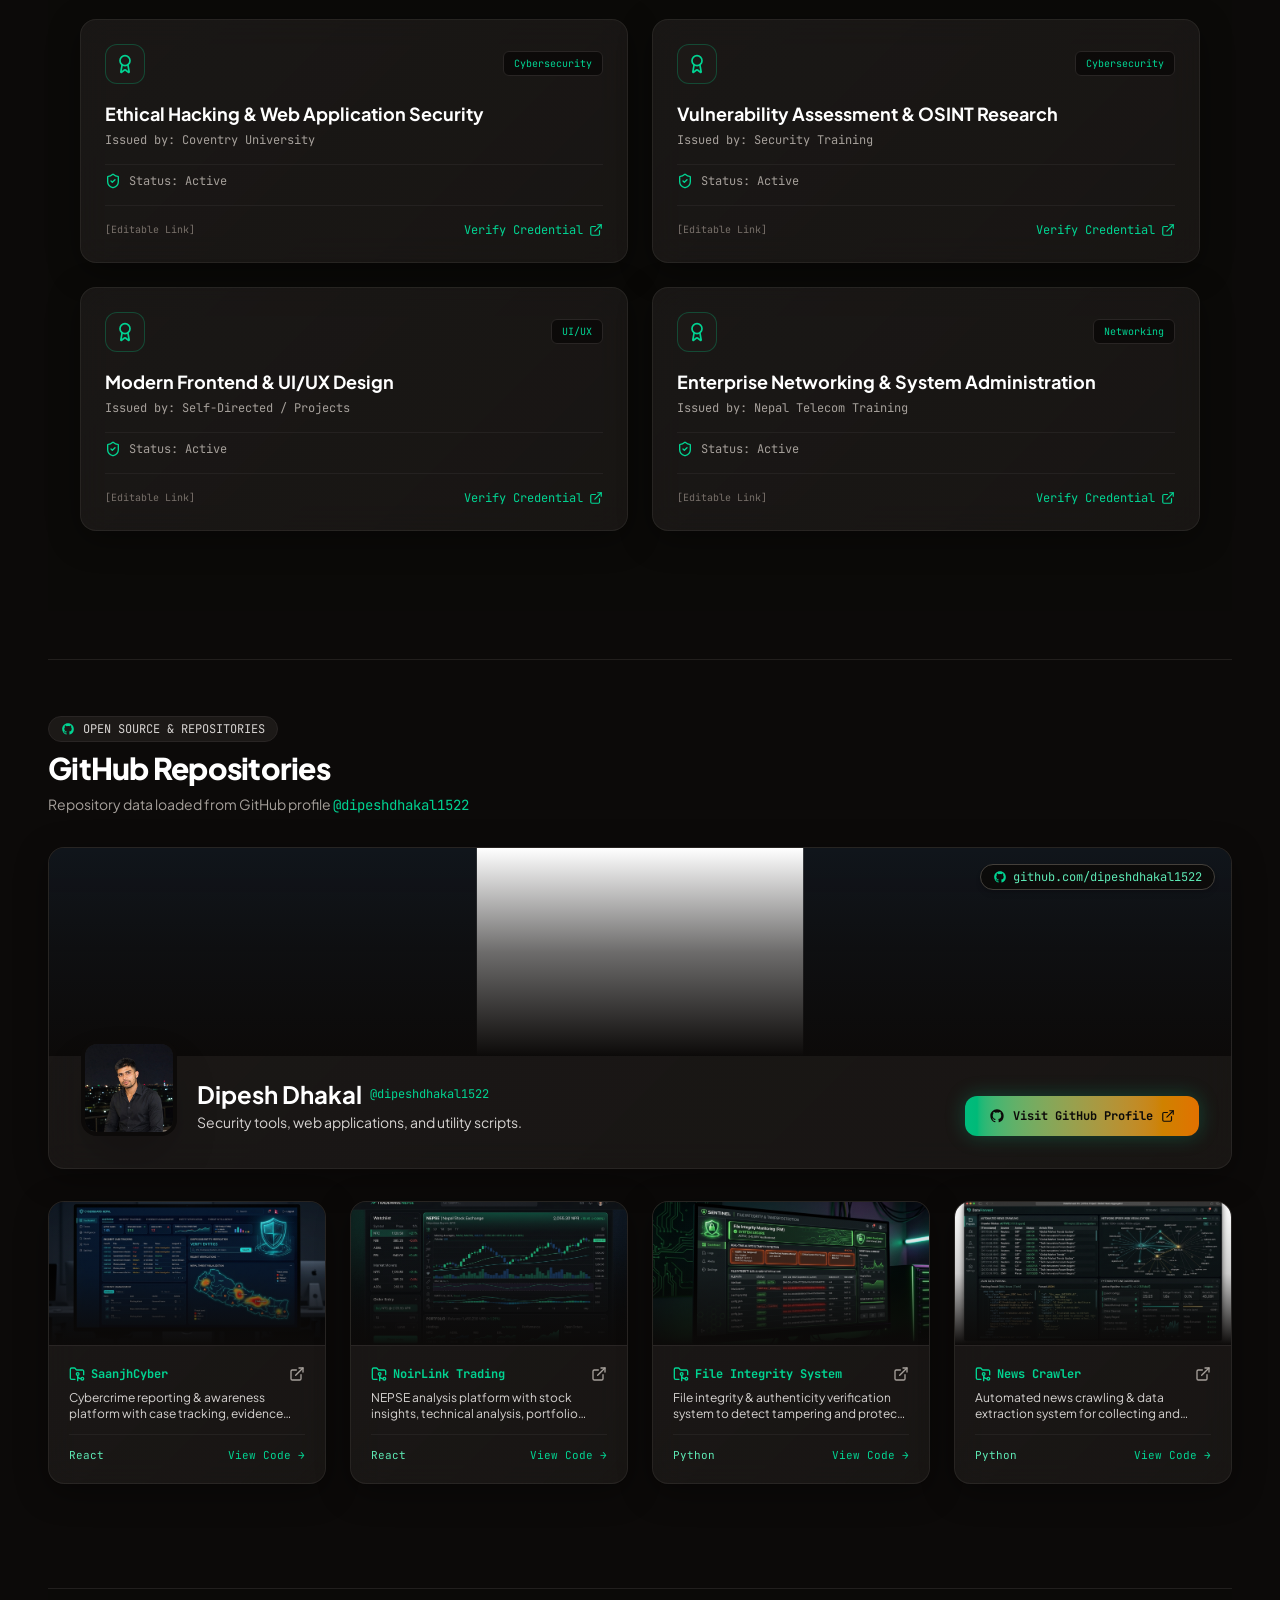
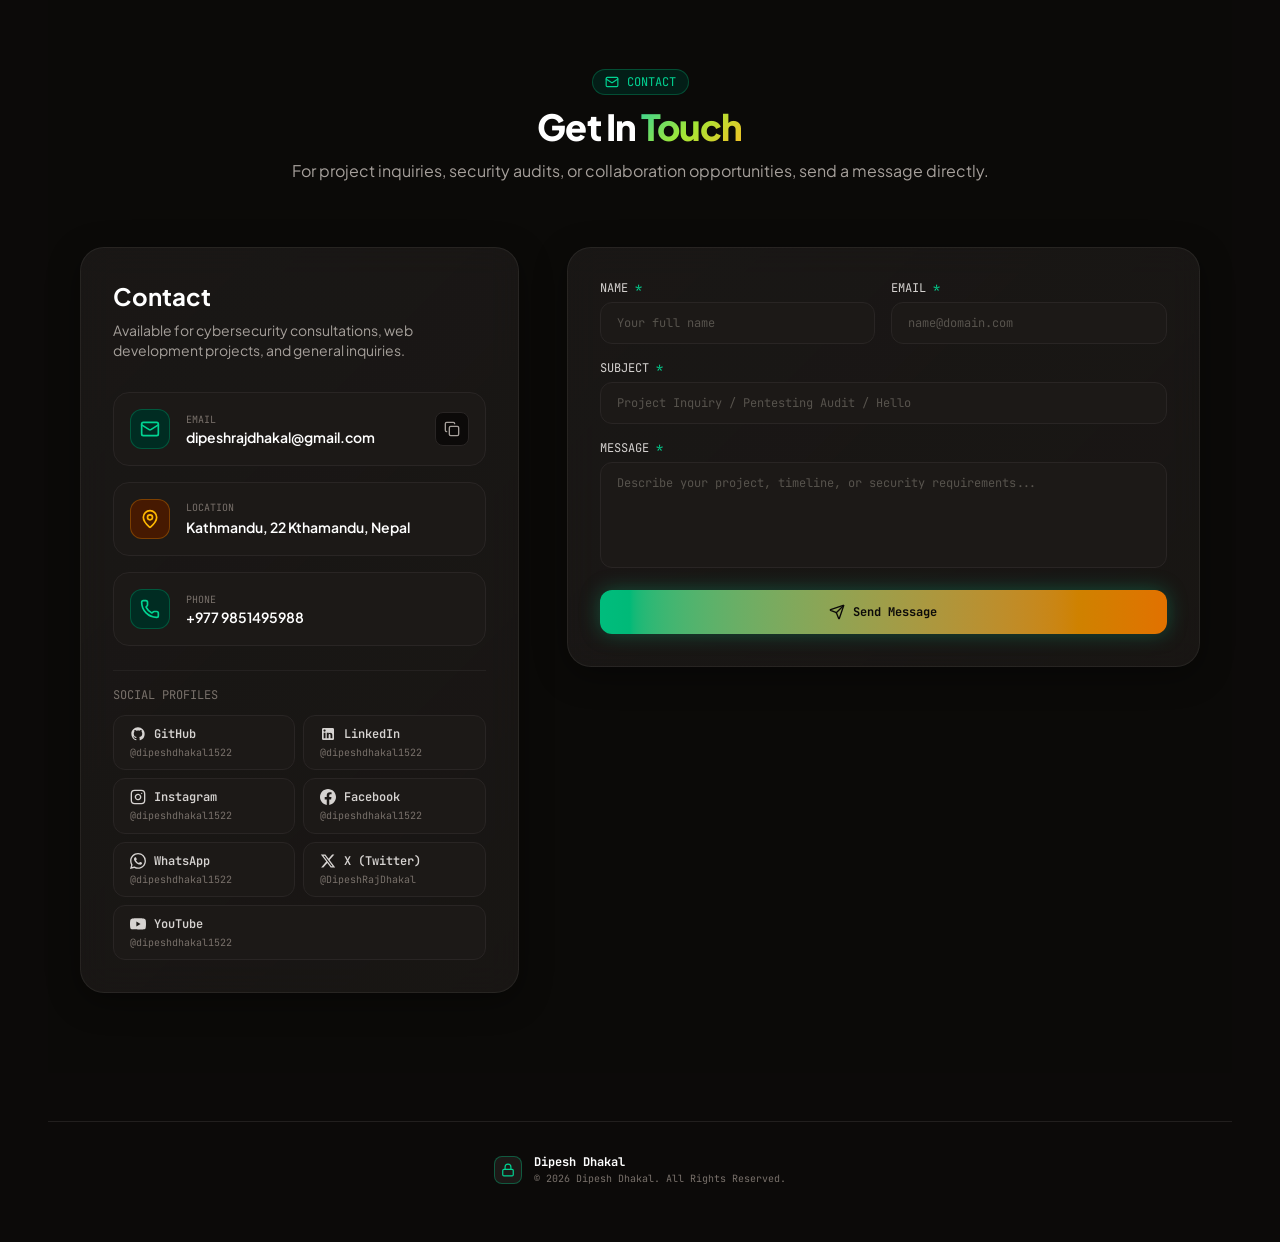
==== commit 38cff674: "Dedicated Facebook link answer in Enigma" ====
--- a/index.html
+++ b/index.html
@@ -23,7 +23,7 @@
     <meta property="twitter:card" content="summary_large_image" />
     <meta property="twitter:title" content="Dipesh Dhakal — Cybersecurity Specialist & Web Developer" />
     <meta property="twitter:description" content="Portfolio of Dipesh Dhakal: Cybersecurity Specialist, Web Developer, UI/UX Designer, and Data Analyst." />
-    <script type="module" crossorigin src="/assets/index-DsDdrJTD.js"></script>
+    <script type="module" crossorigin src="/assets/index-SyEqy6-j.js"></script>
     <link rel="stylesheet" crossorigin href="/assets/index-CGEk8Dgk.css">
   </head>
   <body class="bg-[#0c0a09] text-stone-100 antialiased selection:bg-emerald-500 selection:text-stone-950">
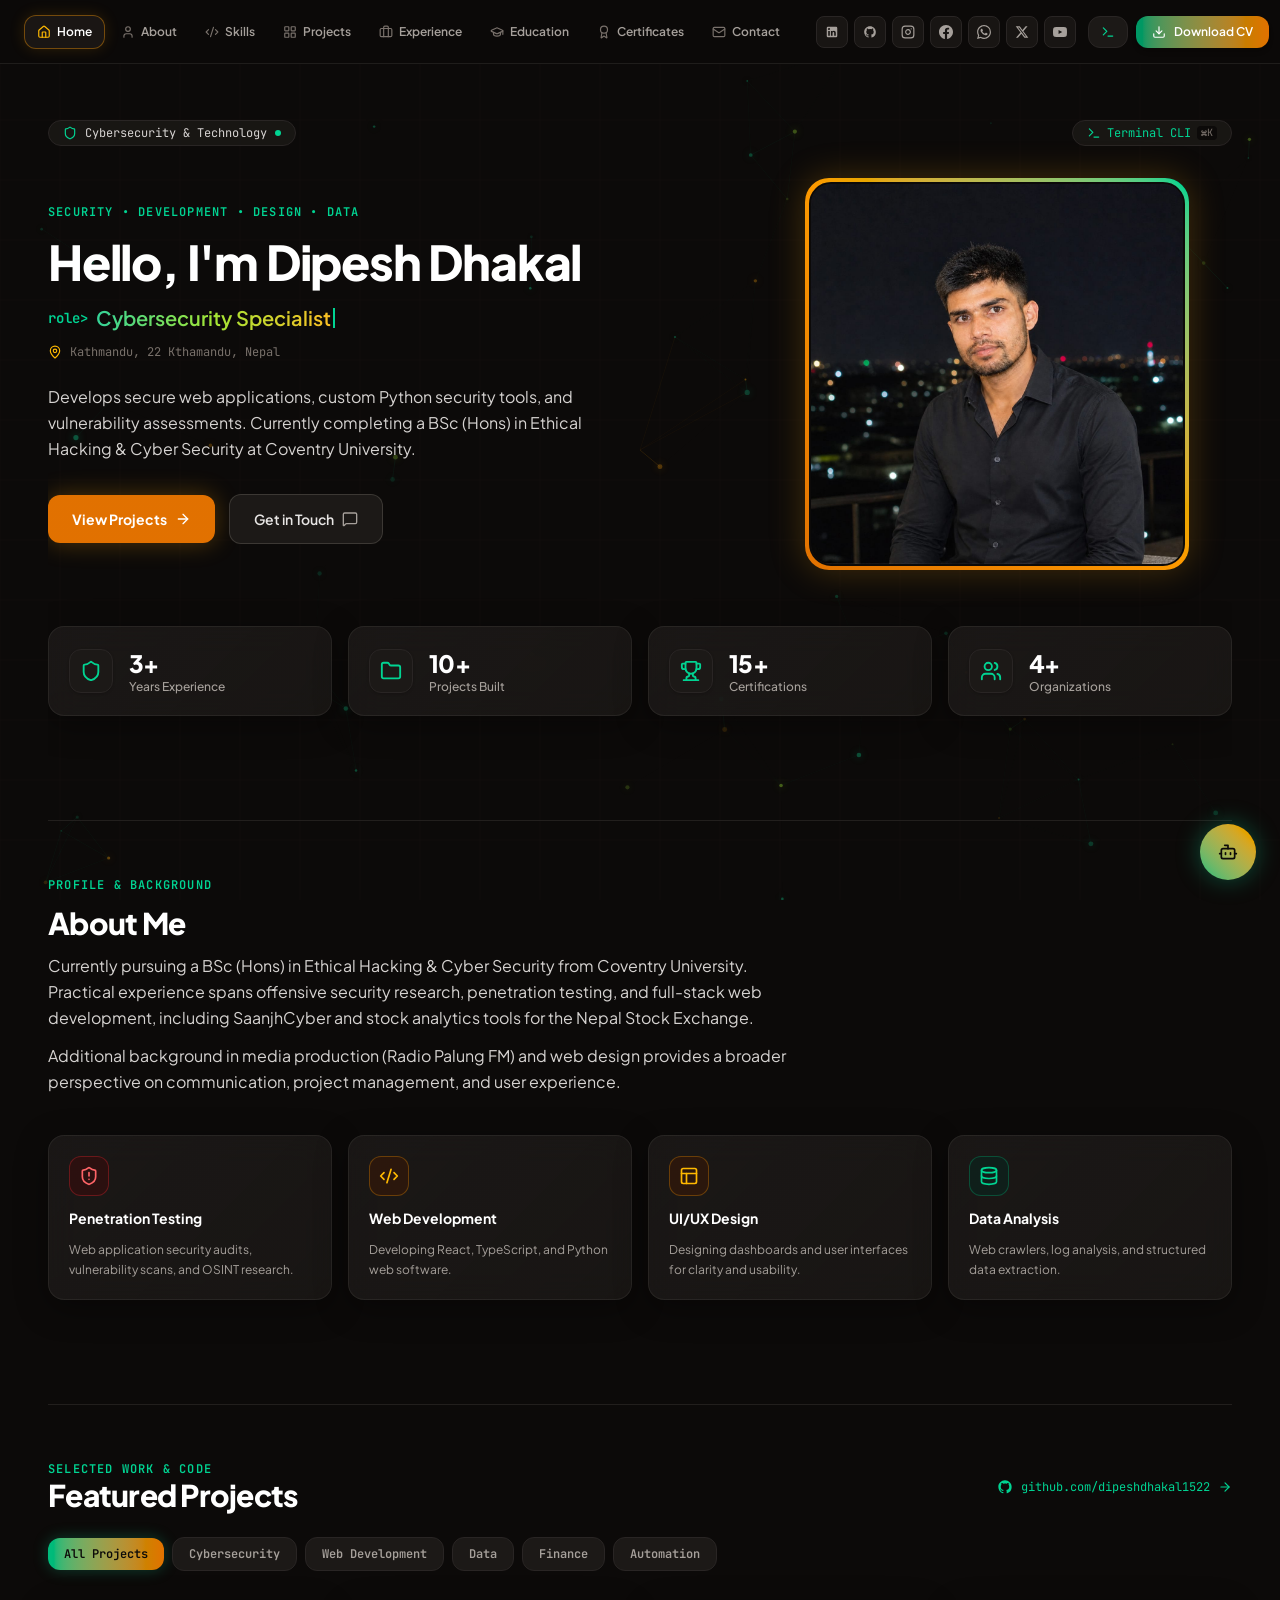
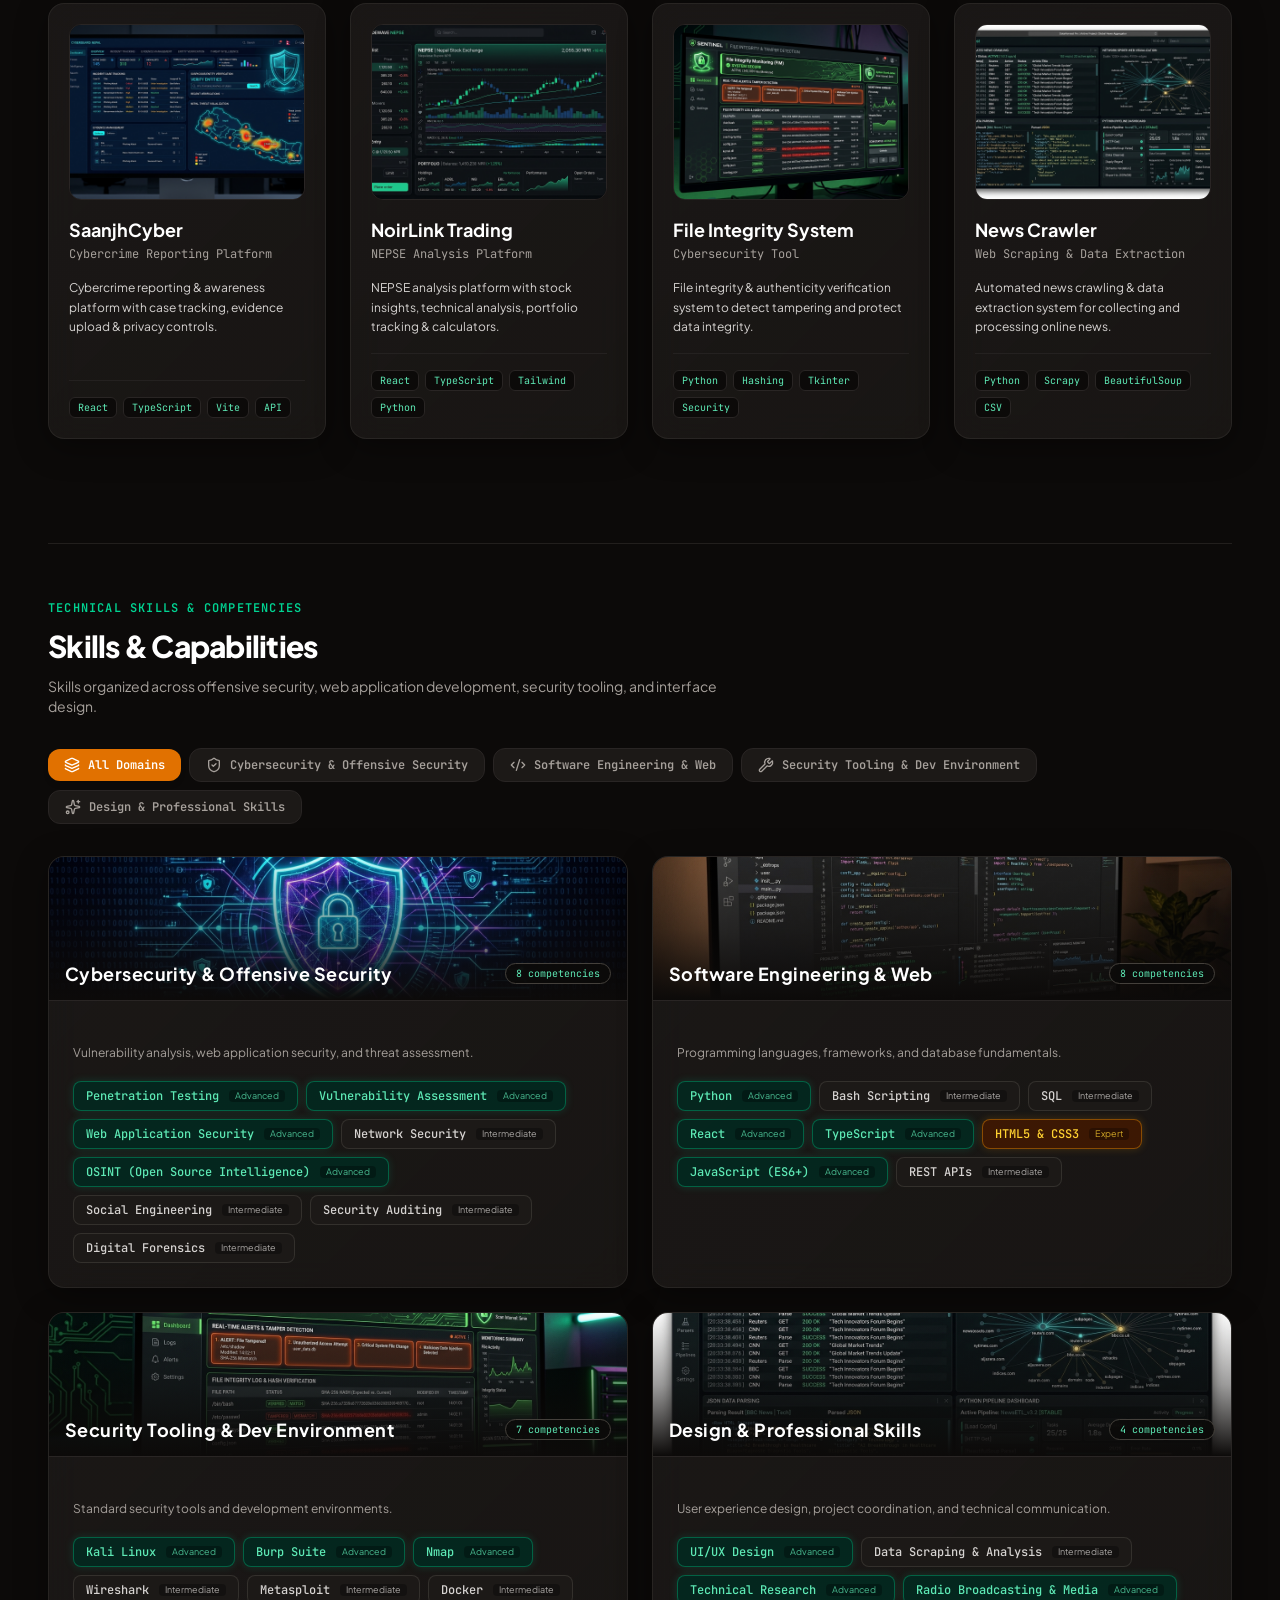
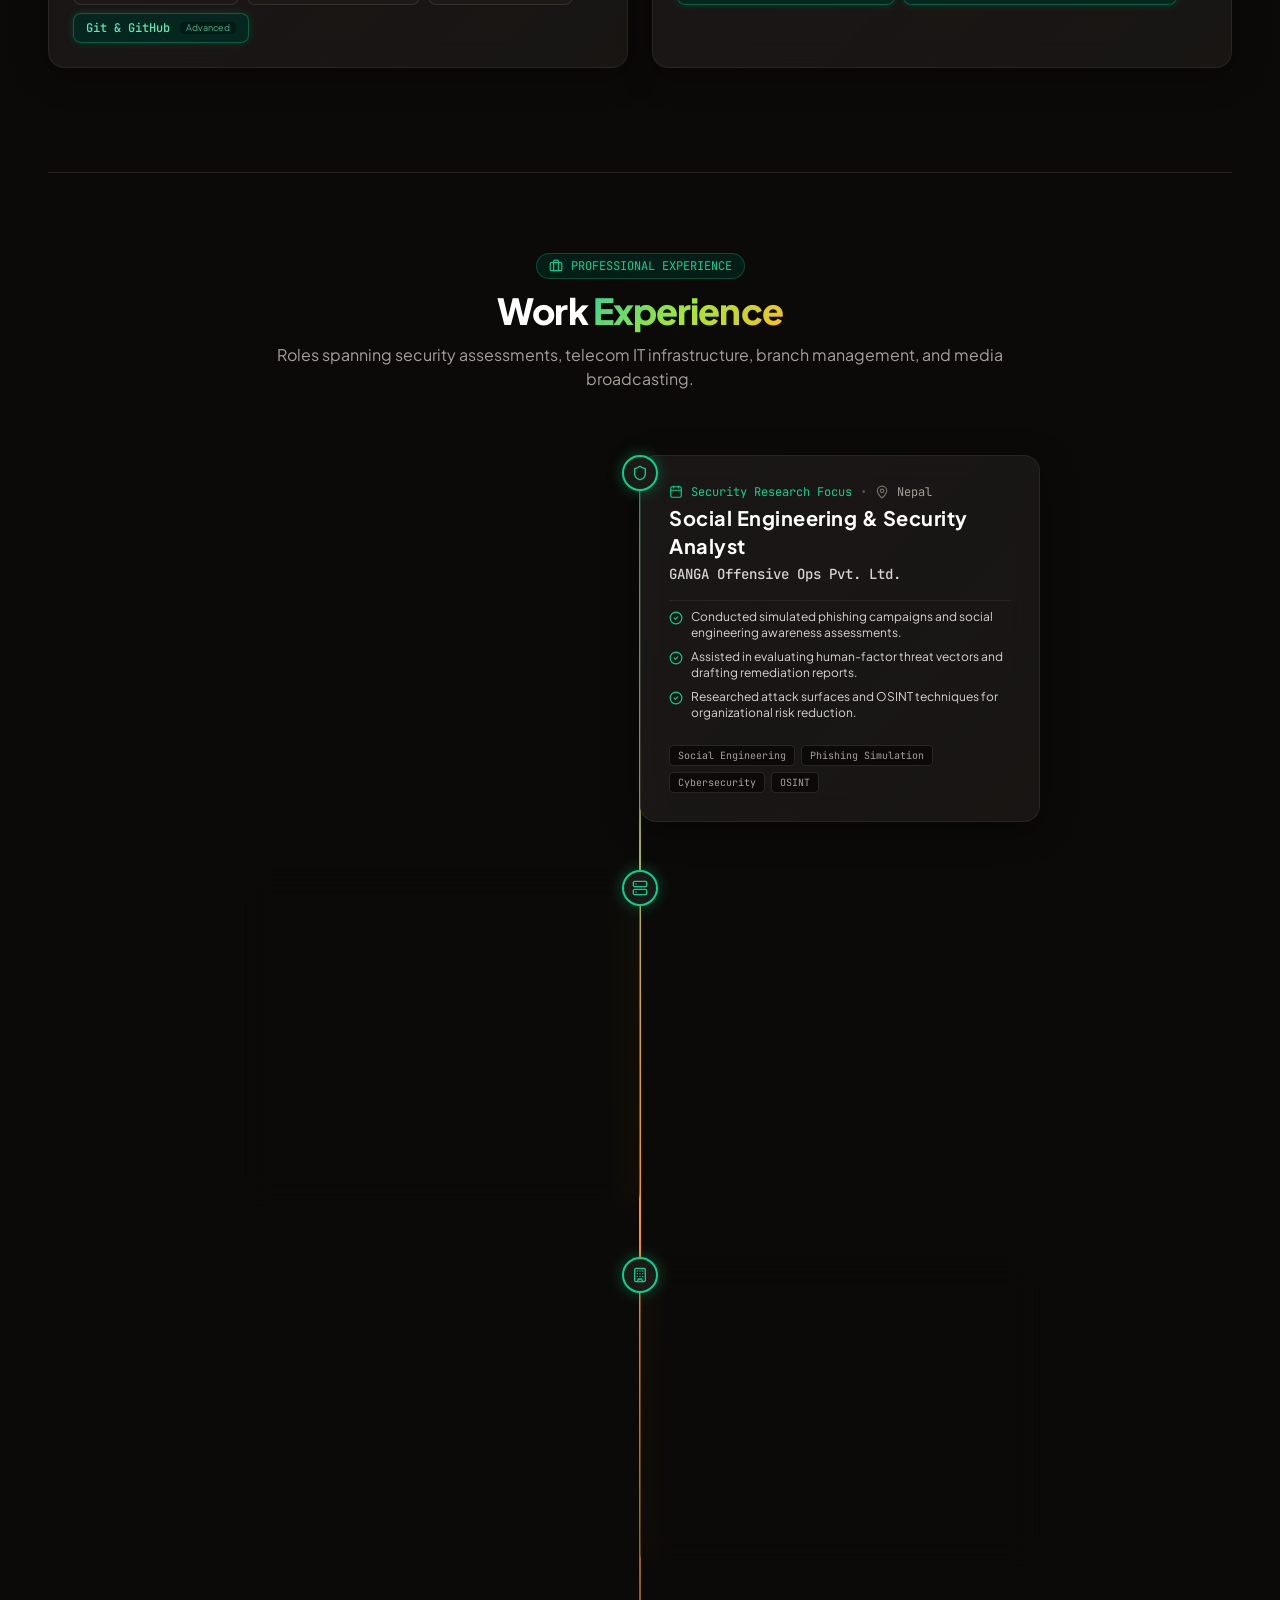
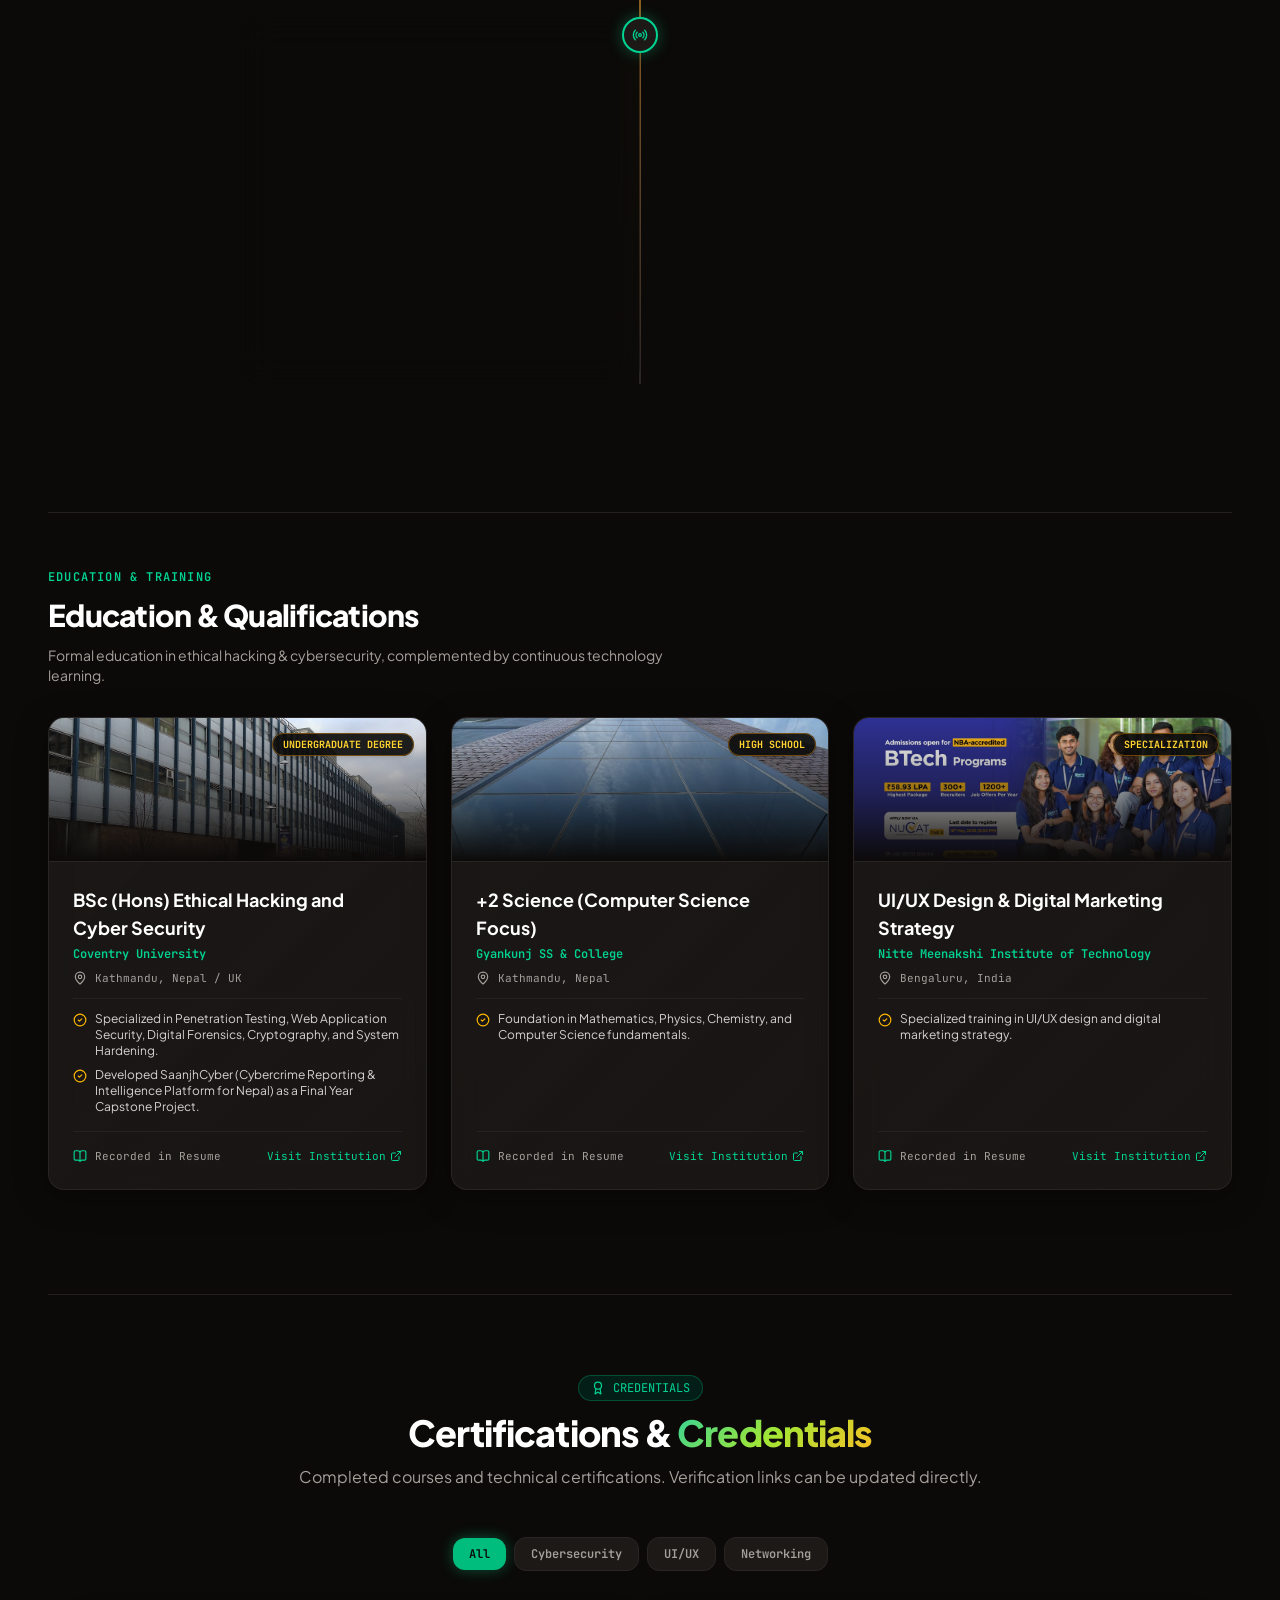
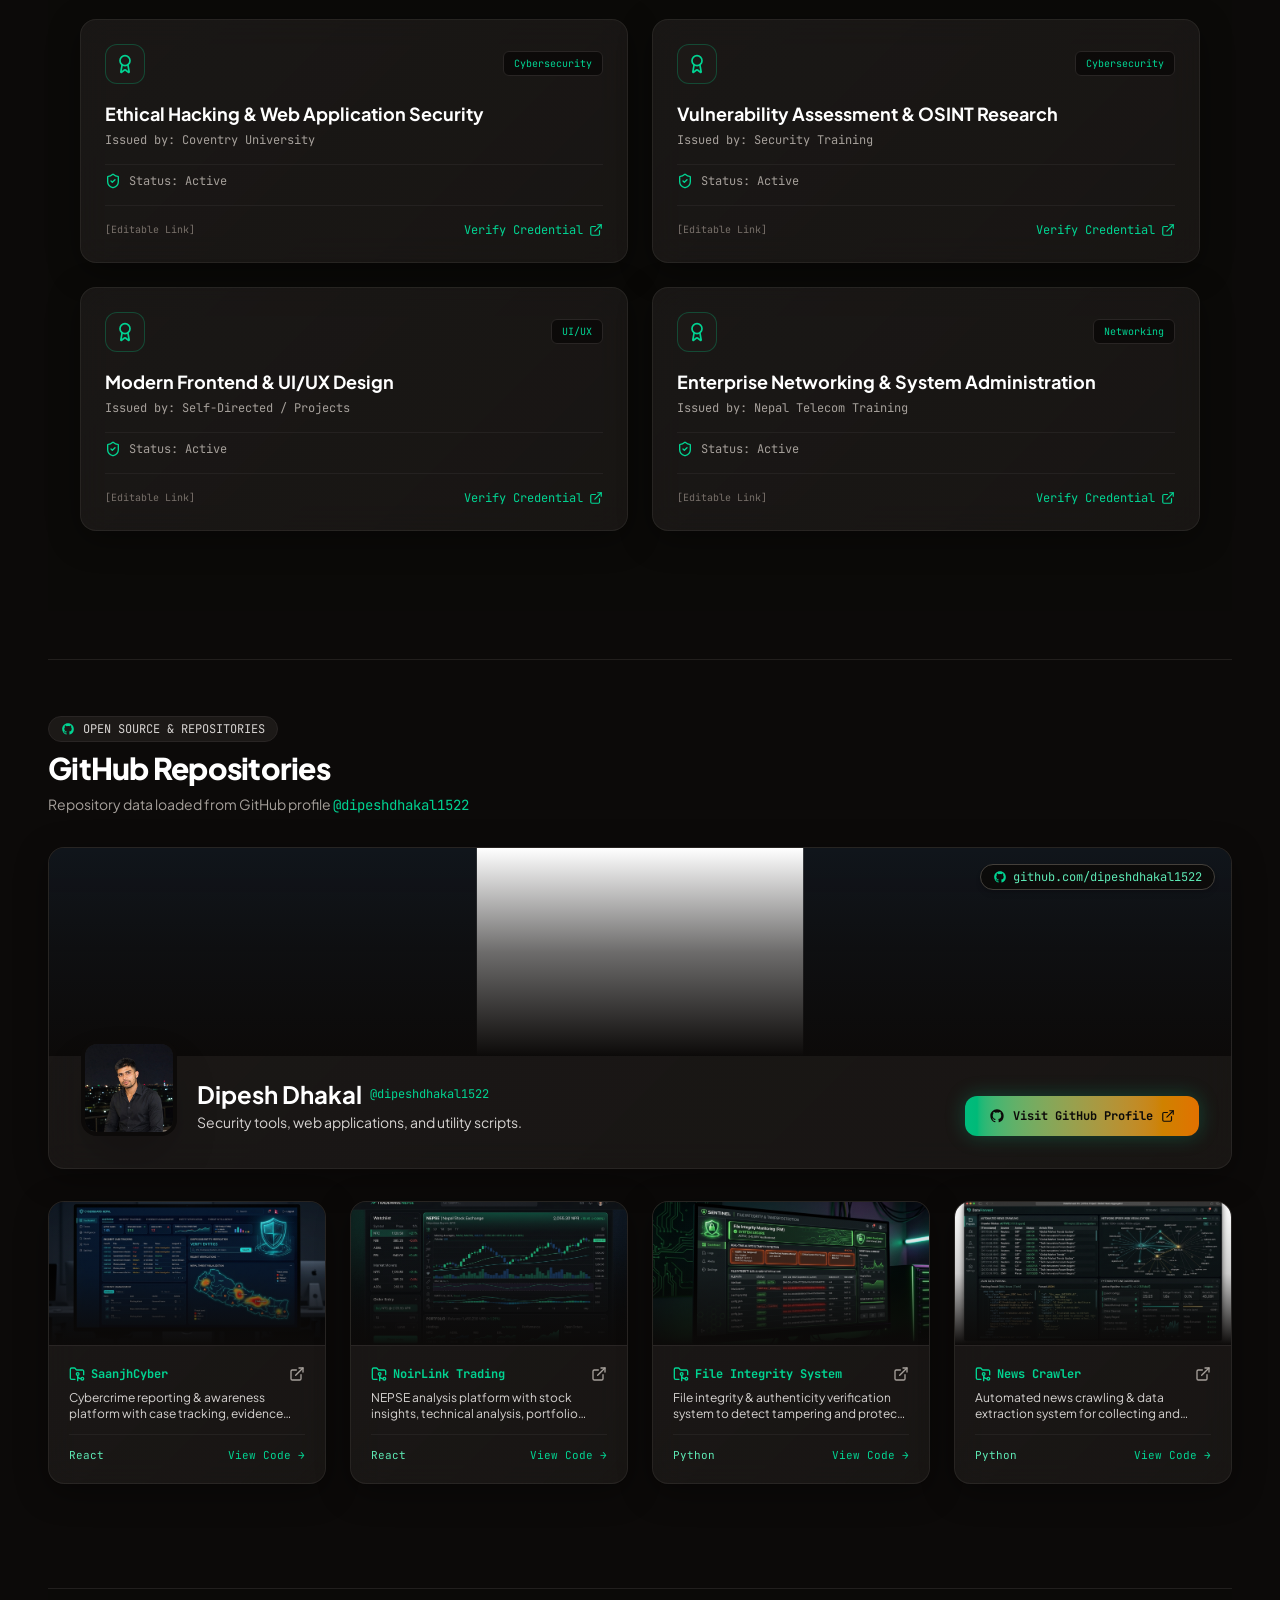
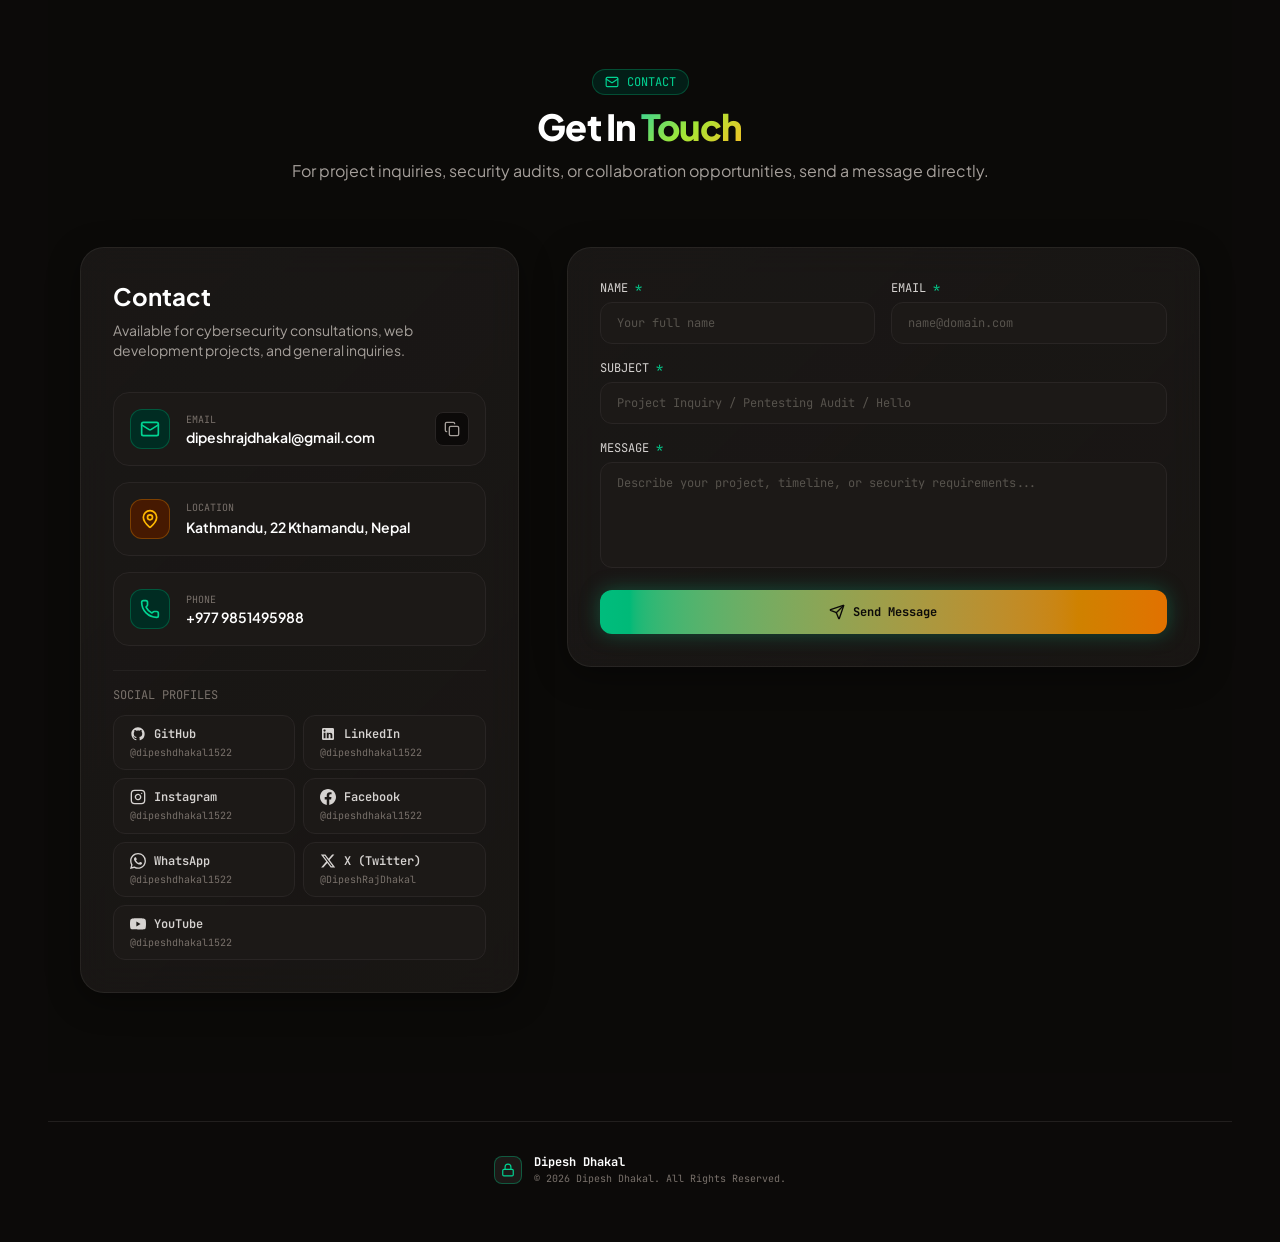
==== commit 76391d0c: "Fix Enigma knowledge ordering, word-boundary matching, and false matches" ====
--- a/index.html
+++ b/index.html
@@ -23,7 +23,7 @@
     <meta property="twitter:card" content="summary_large_image" />
     <meta property="twitter:title" content="Dipesh Dhakal — Cybersecurity Specialist & Web Developer" />
     <meta property="twitter:description" content="Portfolio of Dipesh Dhakal: Cybersecurity Specialist, Web Developer, UI/UX Designer, and Data Analyst." />
-    <script type="module" crossorigin src="/assets/index-SyEqy6-j.js"></script>
+    <script type="module" crossorigin src="/assets/index-DgA8flYy.js"></script>
     <link rel="stylesheet" crossorigin href="/assets/index-CGEk8Dgk.css">
   </head>
   <body class="bg-[#0c0a09] text-stone-100 antialiased selection:bg-emerald-500 selection:text-stone-950">
